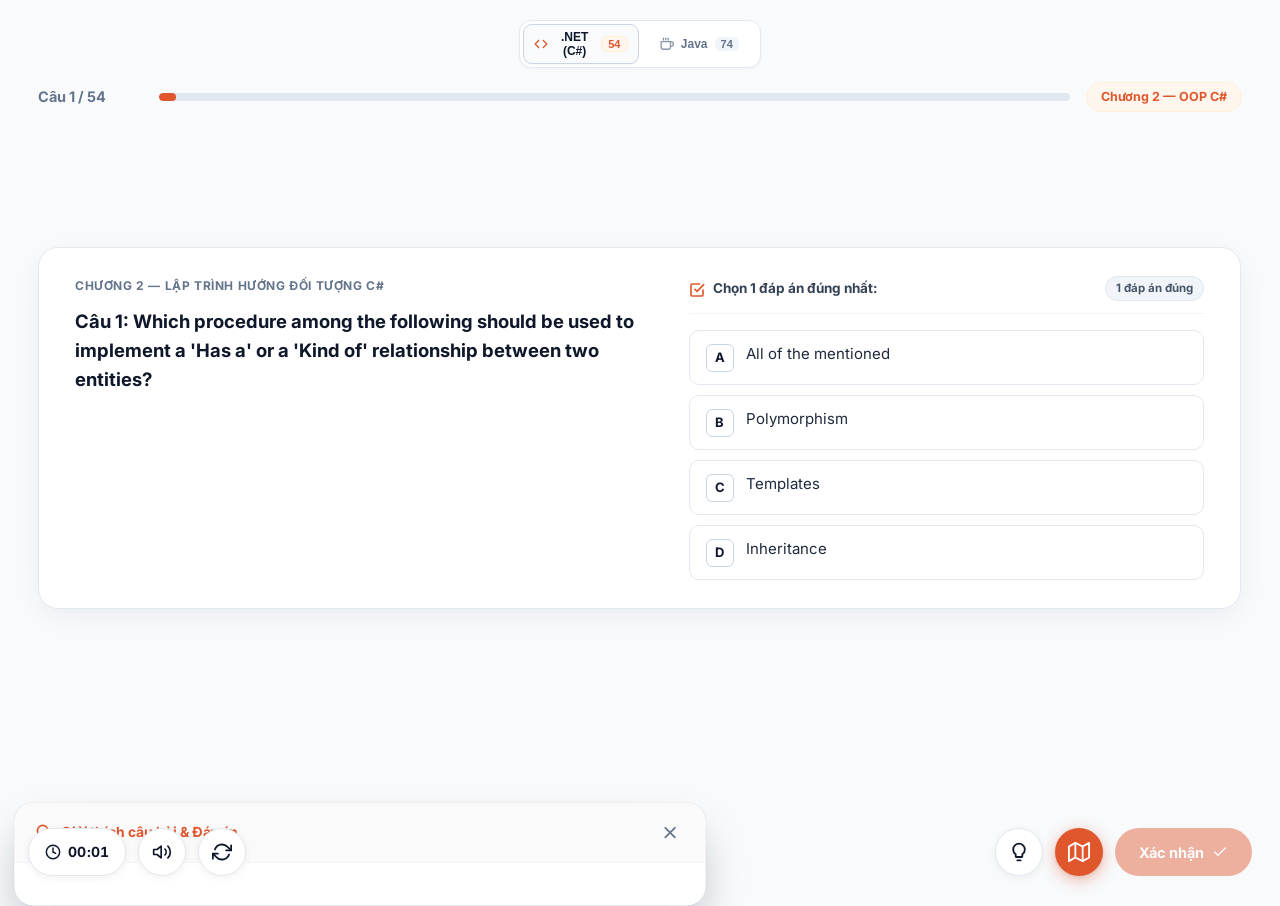
==== test.html @ 8bd3a258 "fix: normalize .NET question titles from Câu X/60 to Câu X, add cache-control meta tags" ====
<!DOCTYPE html>
<html lang="vi">
<head>
  <meta charset="UTF-8">
  <meta name="viewport" content="width=device-width, initial-scale=1.0, viewport-fit=cover">
  <meta http-equiv="Cache-Control" content="no-cache, no-store, must-revalidate">
  <meta http-equiv="Pragma" content="no-cache">
  <meta http-equiv="Expires" content="0">
  <title>ViT - Luyện thi Trắc nghiệm .NET & Java</title>
  <link rel="icon" type="image/png" href="assets/logo.png">
  <link rel="shortcut icon" type="image/png" href="assets/logo.png">
  <link rel="apple-touch-icon" href="assets/logo.png">
  <link rel="preconnect" href="https://fonts.googleapis.com">
  <link rel="preconnect" href="https://fonts.gstatic.com" crossorigin>
  <link href="https://fonts.googleapis.com/css2?family=Instrument+Sans:wght@500;600;700&family=Inter:wght@400;500;600;700&family=JetBrains+Mono:wght@400;500;600&display=swap" rel="stylesheet">

  <style>
    /* ==========================================================================
       Global Reset & Theme Variables
       ========================================================================== */
    *, *::before, *::after {
      box-sizing: border-box;
      margin: 0;
      padding: 0;
      -webkit-tap-highlight-color: transparent;
    }

    body {
      font-family: 'Inter', -apple-system, BlinkMacSystemFont, "Segoe UI", Roboto, sans-serif;
      background-color: #F8FAFC;
      color: #0F172A;
      line-height: 1.6;
      min-height: 100vh;
      min-height: 100dvh;
      display: flex;
      flex-direction: column;
    }

    /* Fixed Top Progress Header: Centered at top, matching full view width */
    .top-progress-container {
      width: 100%;
      display: flex;
      justify-content: center;
      padding: 20px 32px 0;
      flex-shrink: 0;
      z-index: 10;
    }

    /* Progress Tracker: Constant fixed width matching full view card */
    .progress-track-wrapper {
      display: flex;
      align-items: center;
      gap: 16px;
      width: min(1520px, 94vw);
      max-width: 100%;
    }

    .progress-label {
      font-size: 14.5px;
      font-weight: 700;
      color: #64748B;
      min-width: 105px;
      white-space: nowrap;
    }

    .progress-bar-bg {
      flex: 1;
      height: 8px;
      background: #E2E8F0;
      border-radius: 9999px;
      overflow: hidden;
    }

    .progress-bar-fill {
      height: 100%;
      background: #E0562D;
      width: 0.9%;
      border-radius: 9999px;
      transition: width 0.3s cubic-bezier(0.4, 0, 0.2, 1);
    }

    .progress-type-tag {
      font-size: 12.5px;
      font-weight: 700;
      background: #FFF7ED;
      color: #E0562D;
      border: 1px solid #FFEDD5;
      padding: 4px 14px;
      border-radius: 9999px;
      white-space: nowrap;
    }

    /* Container: Full view across web, consistent width across all questions */
    .test-container {
      width: min(1520px, 94vw);
      max-width: 100%;
      margin: auto;
      padding: 16px 0 65px;
      box-sizing: border-box;
    }

    @keyframes cardTransitionIn {
      0% {
        opacity: 0;
        transform: translateY(12px) scale(0.99);
      }
      100% {
        opacity: 1;
        transform: translateY(0) scale(1);
      }
    }

    /* Question Card: Large full-view presentation, zoom scaled */
    .question-card {
      background: #FFFFFF;
      border: 1px solid #E2E8F0;
      border-radius: 20px;
      padding: 28px 36px;
      box-shadow: 0 8px 30px -4px rgba(15, 23, 42, 0.07);
      margin-bottom: 0;
    }

    .question-card.animating-in {
      animation: cardTransitionIn 0.28s cubic-bezier(0.22, 1, 0.36, 1) forwards;
    }

    /* 2-Column Horizontal Grid: Generous proportions */
    .question-grid-layout {
      display: grid;
      grid-template-columns: minmax(0, 1.12fr) minmax(0, 1fr);
      gap: 36px;
      align-items: start;
    }

    .question-left-col {
      display: flex;
      flex-direction: column;
      min-width: 0;
    }

    .question-right-col {
      display: flex;
      flex-direction: column;
      min-width: 0;
    }

    .question-subject-badge {
      display: inline-block;
      font-size: 12px;
      font-weight: 700;
      text-transform: uppercase;
      letter-spacing: 0.05em;
      color: #64748B;
      background: transparent;
      border: none;
      padding: 0;
      margin-bottom: 12px;
      width: fit-content;
    }

    .question-title {
      font-size: 18.5px;
      font-weight: 700;
      color: #0F172A;
      line-height: 1.55;
      margin-bottom: 14px;
      white-space: pre-wrap;
    }

    /* Code Container */
    .code-box {
      background: #F8FAFC;
      border: 1px solid #E2E8F0;
      border-radius: 12px;
      padding: 16px 22px;
      margin: 10px 0 14px;
      overflow-x: hidden;
    }

    .code-box pre {
      margin: 0;
      font-family: 'JetBrains Mono', Consolas, Monaco, monospace;
      font-size: 14.5px;
      line-height: 1.6;
      color: #0F172A;
      white-space: pre-wrap;
      word-break: break-word;
      overflow-wrap: break-word;
    }

    /* Image Wrapper */
    .question-image-wrapper {
      margin: 10px 0 14px;
      border: 1px solid #E2E8F0;
      border-radius: 12px;
      overflow: hidden;
      background: #F8FAFC;
      display: flex;
      justify-content: center;
      align-items: center;
      padding: 12px;
      max-height: 320px;
    }

    .question-image {
      max-width: 100%;
      max-height: 300px;
      height: auto;
      width: auto;
      object-fit: contain;
      border-radius: 6px;
      box-shadow: 0 2px 8px rgba(0, 0, 0, 0.06);
    }

    /* Right Column: Prompt above ABCD */
    .options-header-prompt {
      font-size: 15.5px;
      font-weight: 700;
      color: #0F172A;
      margin-bottom: 14px;
      line-height: 1.45;
      display: flex;
      align-items: flex-start;
      gap: 8px;
    }

    .options-header-prompt svg {
      color: #E0562D;
      flex-shrink: 0;
      margin-top: 3px;
    }

    /* Options List */
    .options-list {
      display: flex;
      flex-direction: column;
      gap: 10px;
    }

    .option-row {
      position: relative;
      display: flex;
      align-items: flex-start;
      gap: 12px;
      padding: 12px 16px;
      min-height: 48px;
      background: #FFFFFF;
      border: 1.5px solid #E2E8F0;
      border-radius: 10px;
      cursor: pointer;
      user-select: none;
      transition: all 0.2s cubic-bezier(0.34, 1.56, 0.64, 1);
      font-size: 15px;
      color: #1E293B;
      line-height: 1.45;
    }

    .option-row:not(.verified-correct):not(.verified-wrong):not(.verified-neutral-wrong):hover {
      border-color: #CBD5E1;
      background: #F8FAFC;
      box-shadow: 0 4px 12px rgba(0, 0, 0, 0.05);
      transform: translateX(4px);
    }

    /* Checked State */
    .option-row.is-selected {
      background: #FFF7ED;
      border-color: #E0562D;
    }

    /* Option Badge (shows [A] or [✓] when selected) */
    .option-badge {
      width: 28px;
      height: 28px;
      border-radius: 6px;
      background: #FFFFFF;
      border: 1.5px solid #CBD5E1;
      color: #0F172A;
      font-weight: 700;
      font-size: 13px;
      display: flex;
      align-items: center;
      justify-content: center;
      flex-shrink: 0;
      margin-top: 1px;
      transition: all 0.15s ease;
      font-family: 'Inter', sans-serif;
    }

    .option-row:hover .option-badge {
      border-color: #94A3B8;
    }

    @keyframes badgePop {
      0% { transform: scale(0.8); }
      50% { transform: scale(1.18); }
      100% { transform: scale(1); }
    }

    .option-row.is-selected .option-badge {
      background: #E0562D;
      border-color: #E0562D;
      color: #FFFFFF;
      font-weight: 800;
      animation: badgePop 0.25s cubic-bezier(0.34, 1.56, 0.64, 1);
    }

    .option-text {
      flex: 1;
      padding-right: 70px;
      user-select: text;
      -webkit-user-select: text;
    }

    @keyframes verdictPopIn {
      0% {
        opacity: 0;
        transform: scale(0.5);
      }
      70% {
        transform: scale(1.12);
      }
      100% {
        opacity: 1;
        transform: scale(1);
      }
    }

    /* Verdict Badge in Top-Right Corner (Đúng / Sai) */
    .verdict-tag {
      position: absolute;
      top: 10px;
      right: 14px;
      font-size: 11.5px;
      font-weight: 700;
      padding: 3px 10px;
      border-radius: 9999px;
      text-transform: uppercase;
      letter-spacing: 0.03em;
      display: none;
    }

    @keyframes correctPulse {
      0% {
        box-shadow: 0 0 0 0 rgba(16, 185, 129, 0.45);
        transform: scale(1);
      }
      50% {
        box-shadow: 0 0 0 8px rgba(16, 185, 129, 0);
        transform: scale(1.015);
      }
      100% {
        box-shadow: 0 0 0 0 rgba(16, 185, 129, 0);
        transform: scale(1);
      }
    }

    @keyframes wrongShake {
      0%, 100% { transform: translateX(0); }
      20% { transform: translateX(-6px); }
      40% { transform: translateX(6px); }
      60% { transform: translateX(-4px); }
      80% { transform: translateX(4px); }
    }

    /* Highlighted States after Verification */
    .option-row.verified-correct {
      border: 2px solid #10B981 !important;
      background: #ECFDF5 !important;
      animation: correctPulse 0.45s ease-out;
    }

    .option-row.verified-correct .verdict-tag {
      display: inline-block;
      background: #10B981;
      color: #FFFFFF;
      animation: verdictPopIn 0.28s cubic-bezier(0.34, 1.56, 0.64, 1);
    }

    .option-row.verified-correct .option-badge {
      border-color: #10B981 !important;
      background: #10B981 !important;
      color: #FFFFFF !important;
    }

    .option-row.verified-wrong {
      border: 2px solid #EF4444 !important;
      background: #FEF2F2 !important;
      animation: wrongShake 0.38s ease-in-out;
    }

    .option-row.verified-wrong .verdict-tag {
      display: inline-block;
      background: #EF4444;
      color: #FFFFFF;
      animation: verdictPopIn 0.28s cubic-bezier(0.34, 1.56, 0.64, 1);
    }

    .option-row.verified-wrong .option-badge {
      border-color: #EF4444 !important;
      background: #EF4444 !important;
      color: #FFFFFF !important;
    }

    .option-row.verified-correct,
    .option-row.verified-wrong,
    .option-row.verified-neutral-wrong {
      cursor: default;
    }

    .option-row.verified-neutral-wrong {
      border-color: #E2E8F0;
      opacity: 0.6;
    }

    .option-row.verified-neutral-wrong .verdict-tag {
      display: none;
    }

    .option-row.verified-neutral-wrong .option-badge {
      background: #F1F5F9;
      border-color: #CBD5E1;
      color: #94A3B8;
    }


    /* Floating Action Bar (Fixed Bottom-Right) */
    .test-actions-bar {
      position: fixed;
      bottom: 24px;
      right: 28px;
      z-index: 99;
      display: flex;
      align-items: center;
      gap: 12px;
    }

    .btn-next-question {
      background: #E0562D;
      color: #FFFFFF;
      font-family: 'Inter', sans-serif;
      font-size: 14.5px;
      font-weight: 700;
      height: 48px;
      padding: 0 24px;
      border-radius: 9999px;
      border: none;
      cursor: pointer;
      display: inline-flex;
      align-items: center;
      justify-content: center;
      gap: 8px;
      box-shadow: 0 4px 16px rgba(224, 86, 45, 0.4), 0 2px 4px rgba(0, 0, 0, 0.08);
      transition: all 0.2s ease;
      box-sizing: border-box;
    }

    .btn-next-question:hover:not(:disabled) {
      background: #FF5722;
      transform: translateY(-2px);
      box-shadow: 0 6px 20px rgba(224, 86, 45, 0.5);
    }

    .btn-next-question:disabled {
      opacity: 0.45;
      cursor: not-allowed;
      transform: none;
      box-shadow: none;
      pointer-events: none;
    }

    /* Previous Question Button */
    .btn-prev-question {
      width: 48px;
      height: 48px;
      border-radius: 50%;
      background: #FFFFFF;
      border: 1.5px solid #E2E8F0;
      color: #0F172A;
      cursor: pointer;
      display: inline-flex;
      align-items: center;
      justify-content: center;
      box-shadow: 0 2px 8px rgba(15, 23, 42, 0.06);
      transition: all 0.2s ease;
      box-sizing: border-box;
    }

    .btn-prev-question:hover:not(:disabled) {
      background: #F1F5F9;
      color: #0F172A;
      border-color: #CBD5E1;
      transform: translateY(-2px);
      box-shadow: 0 4px 12px rgba(15, 23, 42, 0.1);
    }

    .btn-prev-question:disabled {
      opacity: 0.35;
      cursor: not-allowed;
      transform: none;
      box-shadow: none;
      pointer-events: none;
    }

    /* Proof Image Button (Right next to Map button) */
    .btn-proof-image {
      width: 48px;
      height: 48px;
      border-radius: 50%;
      background: #FFFFFF;
      border: 1.5px solid #E2E8F0;
      color: #0F172A;
      cursor: pointer;
      display: inline-flex;
      align-items: center;
      justify-content: center;
      box-shadow: 0 2px 8px rgba(15, 23, 42, 0.06);
      transition: all 0.2s ease;
      box-sizing: border-box;
      flex-shrink: 0;
    }

    .btn-proof-image:hover {
      background: #F1F5F9;
      color: #0F172A;
      border-color: #CBD5E1;
      transform: translateY(-2px);
      box-shadow: 0 4px 12px rgba(15, 23, 42, 0.1);
    }

    /* Sound Action Wrapper & Vertical Volume Popover */
    .sound-action-wrapper {
      position: relative;
      display: inline-flex;
      align-items: center;
      justify-content: center;
    }

    .btn-sound-toggle {
      width: 48px;
      height: 48px;
      border-radius: 50%;
      background: #FFFFFF;
      color: #0F172A;
      border: 1.5px solid #E2E8F0;
      cursor: pointer;
      display: inline-flex;
      align-items: center;
      justify-content: center;
      box-shadow: 0 2px 8px rgba(15, 23, 42, 0.06);
      transition: all 0.2s ease;
      box-sizing: border-box;
      flex-shrink: 0;
    }

    .btn-sound-toggle:hover {
      background: #F1F5F9;
      color: #0F172A;
      border-color: #CBD5E1;
      transform: translateY(-2px);
      box-shadow: 0 4px 12px rgba(15, 23, 42, 0.1);
    }

    .btn-sound-toggle.is-muted {
      background: #FFFFFF;
      color: #94A3B8;
      border: 1.5px solid #E2E8F0;
      box-shadow: 0 2px 8px rgba(15, 23, 42, 0.04);
    }

    .btn-sound-toggle.is-muted:hover {
      background: #F1F5F9;
      color: #64748B;
      border-color: #CBD5E1;
      transform: translateY(-2px);
      box-shadow: 0 4px 12px rgba(15, 23, 42, 0.08);
    }

    /* Sound Volume Popover (Vertical YouTube Style Pill) */
    .sound-volume-popover {
      width: 44px;
      height: 132px;
      padding: 16px 0;
      border-radius: 9999px;
      background: #FFFFFF;
      border: 1px solid #E2E8F0;
      box-shadow: 0 12px 28px -4px rgba(15, 23, 42, 0.18), 0 4px 10px rgba(0, 0, 0, 0.05);
      position: absolute;
      bottom: calc(100% + 12px);
      left: 50%;
      transform: translateX(-50%) translateY(8px);
      opacity: 0;
      visibility: hidden;
      transition: opacity 0.2s cubic-bezier(0.22, 1, 0.36, 1), transform 0.2s cubic-bezier(0.22, 1, 0.36, 1), visibility 0.2s ease;
      display: flex;
      justify-content: center;
      align-items: center;
      z-index: 105;
      box-sizing: border-box;
      pointer-events: none;
    }

    /* Invisible hover bridge */
    .sound-volume-popover::after {
      content: '';
      position: absolute;
      bottom: -14px;
      left: 0;
      right: 0;
      height: 14px;
      pointer-events: auto;
    }

    .sound-action-wrapper:hover .sound-volume-popover,
    .sound-action-wrapper.is-dragging .sound-volume-popover {
      opacity: 1;
      visibility: visible;
      transform: translateX(-50%) translateY(0);
      pointer-events: auto;
    }

    .volume-slider-track {
      width: 6px;
      height: 100%;
      background: #E2E8F0;
      border-radius: 9999px;
      position: relative;
      cursor: pointer;
      touch-action: none;
      user-select: none;
    }

    .volume-slider-fill {
      position: absolute;
      bottom: 0;
      left: 0;
      width: 100%;
      background: #E0562D;
      border-radius: 9999px;
      pointer-events: none;
      transition: height 0.04s ease-out;
    }

    .volume-slider-thumb {
      position: absolute;
      left: 50%;
      width: 14px;
      height: 14px;
      background: #E0562D;
      border: 2px solid #FFFFFF;
      border-radius: 50%;
      transform: translate(-50%, 50%);
      box-shadow: 0 2px 6px rgba(224, 86, 45, 0.45);
      pointer-events: none;
      transition: transform 0.1s ease, bottom 0.04s ease-out;
    }

    .sound-action-wrapper:hover .volume-slider-thumb,
    .sound-action-wrapper.is-dragging .volume-slider-thumb {
      transform: translate(-50%, 50%) scale(1.2);
    }

    /* Universal Button Tactile Press */
    .btn-next-question:active,
    .btn-map-toggle:active,
    .map-cell:active,
    .btn-reset-map:active,
    .btn-prev-question:active,
    .btn-proof-image:active,
    .btn-sound-toggle:active,
    .btn-timer-toggle:active,
    .btn-reset-toggle:active {
      transform: scale(0.93) !important;
    }

    /* Map Action Button & Popover */
    .map-action-wrapper {
      position: relative;
      display: inline-flex;
    }

    .btn-map-toggle {
      width: 48px;
      height: 48px;
      border-radius: 50%;
      background: #E0562D;
      color: #FFFFFF;
      border: none;
      cursor: pointer;
      display: inline-flex;
      align-items: center;
      justify-content: center;
      box-shadow: 0 4px 16px rgba(224, 86, 45, 0.4), 0 2px 4px rgba(0, 0, 0, 0.08);
      transition: all 0.2s ease;
      box-sizing: border-box;
    }

    .btn-map-toggle:hover {
      background: #FF5722;
      transform: translateY(-2px);
      box-shadow: 0 6px 20px rgba(224, 86, 45, 0.5);
    }

    /* Secondary Actions Bar (Fixed Bottom-Left) */
    .test-secondary-actions-bar {
      position: fixed;
      bottom: 24px;
      left: 28px;
      z-index: 99;
      display: flex;
      align-items: center;
      gap: 12px;
    }

    .btn-reset-toggle,
    .btn-timer-toggle {
      width: 48px;
      height: 48px;
      border-radius: 50%;
      background: #FFFFFF;
      color: #0F172A;
      border: 1.5px solid #E2E8F0;
      cursor: pointer;
      display: inline-flex;
      align-items: center;
      justify-content: center;
      box-shadow: 0 2px 8px rgba(15, 23, 42, 0.06);
      transition: all 0.2s ease;
      box-sizing: border-box;
      font-family: 'Inter', sans-serif;
      font-size: 14px;
      font-weight: 700;
      user-select: none;
      flex-shrink: 0;
    }

    .btn-reset-toggle:hover,
    .btn-timer-toggle:hover {
      background: #F1F5F9;
      color: #0F172A;
      border-color: #CBD5E1;
      transform: translateY(-2px);
      box-shadow: 0 4px 12px rgba(15, 23, 42, 0.1);
    }

    .btn-timer-toggle.is-counting {
      width: auto;
      min-width: 48px;
      height: 48px;
      padding: 0 16px;
      border-radius: 9999px;
      gap: 7px;
      background: #FFFFFF;
      color: #0F172A;
      border: 1.5px solid #E2E8F0;
      box-shadow: 0 2px 8px rgba(15, 23, 42, 0.06);
    }

    .btn-timer-toggle.is-counting:hover {
      background: #F1F5F9;
      color: #0F172A;
      border-color: #CBD5E1;
      transform: translateY(-2px);
      box-shadow: 0 4px 12px rgba(15, 23, 42, 0.1);
    }

    .btn-timer-toggle .timer-digits {
      font-variant-numeric: tabular-nums;
      letter-spacing: 0.02em;
      line-height: 1;
    }

    .map-popover {
      position: absolute;
      bottom: calc(100% + 14px);
      right: 0;
      width: 400px;
      background: #FFFFFF;
      border: 1px solid #E2E8F0;
      border-radius: 16px;
      box-shadow: 0 16px 36px -4px rgba(15, 23, 42, 0.2), 0 4px 12px rgba(0, 0, 0, 0.06);
      padding: 16px;
      opacity: 0;
      visibility: hidden;
      transform: translateY(8px);
      transition: opacity 0.2s ease, transform 0.2s ease, visibility 0.2s ease;
      pointer-events: none;
      z-index: 100;
    }

    /* Hover bridge */
    .map-popover::after {
      content: '';
      position: absolute;
      bottom: -16px;
      left: 0;
      right: 0;
      height: 16px;
    }

    .map-action-wrapper:hover .map-popover,
    .map-action-wrapper:focus-within .map-popover,
    .map-popover:hover {
      opacity: 1;
      visibility: visible;
      transform: translateY(0);
      pointer-events: auto;
    }

    .map-popover-header {
      display: flex;
      align-items: center;
      justify-content: space-between;
      margin-bottom: 12px;
      padding-bottom: 8px;
      border-bottom: 1px solid #F1F5F9;
    }

    .map-popover-title {
      font-size: 15px;
      font-weight: 800;
      color: #0F172A;
      letter-spacing: -0.01em;
    }

    .map-popover-progress {
      font-size: 12px;
      font-weight: 700;
      color: #E0562D;
      background: #FFF7ED;
      padding: 2px 8px;
      border-radius: 9999px;
    }

    .btn-reset-map {
      background: none;
      border: 1px solid #E2E8F0;
      color: #64748B;
      font-size: 11px;
      font-weight: 600;
      padding: 2px 7px;
      border-radius: 6px;
      cursor: pointer;
      transition: all 0.15s ease;
      font-family: inherit;
    }

    .btn-reset-map:hover {
      background: #FEE2E2;
      color: #DC2626;
      border-color: #FCA5A5;
    }

    .map-scroll-area {
      max-height: 380px;
      overflow-y: auto;
      padding: 4px 6px 4px 4px;
      margin-bottom: 0;
    }

    /* Custom slim scrollbar for map grid */
    .map-scroll-area::-webkit-scrollbar {
      width: 4px;
    }
    .map-scroll-area::-webkit-scrollbar-track {
      background: #F1F5F9;
      border-radius: 4px;
    }
    .map-scroll-area::-webkit-scrollbar-thumb {
      background: #CBD5E1;
      border-radius: 4px;
    }

    /* Floating Mini-Screen Question Preview Card inside Map Popover */
    .map-question-preview {
      position: absolute;
      right: calc(100% + 14px);
      bottom: 0;
      width: 340px;
      max-height: 420px;
      overflow: hidden;
      background: #FFFFFF;
      border: 1px solid #E2E8F0;
      border-radius: 16px;
      padding: 16px 18px;
      box-shadow: 0 16px 36px -4px rgba(15, 23, 42, 0.22), 0 4px 12px rgba(0, 0, 0, 0.06);
      pointer-events: none;
      z-index: 110;
      box-sizing: border-box;
      opacity: 0;
      visibility: hidden;
      transform: translateX(10px) scale(0.96);
      transition: opacity 0.18s cubic-bezier(0.22, 1, 0.36, 1), transform 0.18s cubic-bezier(0.22, 1, 0.36, 1), visibility 0.18s ease;
    }

    .map-question-preview.is-visible {
      opacity: 1;
      visibility: visible;
      transform: translateX(0) scale(1);
    }

    .map-preview-header {
      display: flex;
      align-items: center;
      justify-content: space-between;
      gap: 8px;
      margin-bottom: 8px;
    }

    .map-preview-chapter {
      font-size: 10.5px;
      font-weight: 700;
      text-transform: uppercase;
      letter-spacing: 0.04em;
      color: #E0562D;
      background: #FFF7ED;
      border: 1px solid #FFEDD5;
      padding: 2px 8px;
      border-radius: 6px;
      white-space: nowrap;
      overflow: hidden;
      text-overflow: ellipsis;
      max-width: 200px;
    }

    .map-preview-status {
      font-size: 10.5px;
      font-weight: 700;
      padding: 2px 8px;
      border-radius: 9999px;
      flex-shrink: 0;
    }

    .map-preview-status.is-correct {
      background: #ECFDF5;
      color: #10B981;
      border: 1px solid #A7F3D0;
    }

    .map-preview-status.is-wrong {
      background: #FEF2F2;
      color: #EF4444;
      border: 1px solid #FECACA;
    }

    .map-preview-status.is-unanswered {
      background: #F1F5F9;
      color: #64748B;
      border: 1px solid #E2E8F0;
    }

    .map-preview-title {
      font-size: 13.5px;
      font-weight: 700;
      color: #0F172A;
      line-height: 1.5;
      margin-bottom: 8px;
      display: -webkit-box;
      -webkit-line-clamp: 5;
      -webkit-box-orient: vertical;
      overflow: hidden;
      white-space: pre-wrap;
      word-break: break-word;
    }

    .map-preview-media {
      margin-top: 6px;
    }

    .map-preview-code {
      font-family: 'JetBrains Mono', monospace;
      font-size: 11px;
      line-height: 1.45;
      background: #0F172A;
      color: #F8FAFC;
      padding: 10px 12px;
      border-radius: 10px;
      max-height: 150px;
      overflow: hidden;
      position: relative;
      white-space: pre;
      margin: 0;
    }

    .map-preview-code::after {
      content: '';
      position: absolute;
      bottom: 0;
      left: 0;
      right: 0;
      height: 24px;
      background: linear-gradient(to bottom, transparent, #0F172A);
      pointer-events: none;
    }

    .map-preview-thumb {
      max-height: 140px;
      width: 100%;
      object-fit: contain;
      border-radius: 8px;
      border: 1px solid #E2E8F0;
      background: #F8FAFC;
      padding: 6px;
      display: block;
      box-sizing: border-box;
    }

    .chapter-section-header {
      font-size: 11.5px;
      font-weight: 700;
      color: #475569;
      background: #F1F5F9;
      padding: 5px 10px;
      border-radius: 6px;
      margin: 10px 0 8px;
      display: flex;
      justify-content: space-between;
      align-items: center;
    }

    .chapter-section-header:first-child {
      margin-top: 0;
    }

    .map-grid {
      display: grid;
      grid-template-columns: repeat(9, 1fr);
      gap: 5px;
      margin-bottom: 8px;
    }

    .map-cell {
      aspect-ratio: 1 / 1;
      border-radius: 6px;
      font-size: 11.5px;
      font-weight: 700;
      display: flex;
      align-items: center;
      justify-content: center;
      cursor: pointer;
      border: 1.5px solid transparent;
      transition: all 0.15s ease;
      user-select: none;
      background: none;
      padding: 0;
      font-family: inherit;
    }

    .map-cell.status-unanswered {
      background: #F1F5F9;
      color: #475569;
      border-color: #E2E8F0;
    }

    .map-cell.status-unanswered:hover {
      background: #E2E8F0;
      color: #0F172A;
      border-color: #CBD5E1;
      transform: translateY(-1px);
    }

    .map-cell.status-correct {
      background: #10B981;
      color: #FFFFFF;
      border-color: #10B981;
    }

    .map-cell.status-correct:hover {
      background: #059669;
      transform: translateY(-1px);
    }

    .map-cell.status-wrong {
      background: #EF4444;
      color: #FFFFFF;
      border-color: #EF4444;
    }

    .map-cell.status-wrong:hover {
      background: #DC2626;
      transform: translateY(-1px);
    }

    .map-cell.is-current {
      position: relative;
      z-index: 2;
      border: 2px solid #E0562D !important;
      box-shadow: 0 0 0 2px rgba(224, 86, 45, 0.35);
    }

    /* Image Lightbox Modal Overlay */
    .image-lightbox-overlay {
      position: fixed;
      top: 0;
      left: 0;
      width: 100vw;
      height: 100vh;
      height: 100dvh;
      min-height: 100vh;
      min-height: 100dvh;
      background: rgba(15, 23, 42, 0.75);
      backdrop-filter: blur(6px);
      -webkit-backdrop-filter: blur(6px);
      z-index: 9999;
      display: flex;
      align-items: center;
      justify-content: center;
      padding: 20px;
      box-sizing: border-box;
      opacity: 0;
      pointer-events: none;
      transition: opacity 0.2s cubic-bezier(0.16, 1, 0.3, 1);
    }

    .image-lightbox-overlay.active {
      opacity: 1;
      pointer-events: auto;
    }

    .image-lightbox-card {
      background: #FFFFFF;
      border-radius: 16px;
      box-shadow: 0 25px 50px -12px rgba(15, 23, 42, 0.4), 0 0 0 1px rgba(255, 255, 255, 0.2);
      display: flex;
      flex-direction: column;
      max-width: min(980px, 94vw);
      max-height: 90vh;
      overflow: hidden;
      transform: scale(0.96) translateY(8px);
      transition: transform 0.22s cubic-bezier(0.16, 1, 0.3, 1);
    }

    .image-lightbox-overlay.active .image-lightbox-card {
      transform: scale(1) translateY(0);
    }

    .image-lightbox-header {
      display: flex;
      align-items: center;
      justify-content: space-between;
      padding: 12px 18px;
      border-bottom: 1px solid #F1F5F9;
      background: #FAFAFA;
      flex-shrink: 0;
    }

    .image-lightbox-title-box {
      display: flex;
      align-items: center;
      gap: 8px;
      color: #E0562D;
      font-weight: 700;
      font-size: 14px;
    }

    .image-lightbox-close {
      background: transparent;
      border: none;
      cursor: pointer;
      color: #64748B;
      width: 32px;
      height: 32px;
      border-radius: 50%;
      display: flex;
      align-items: center;
      justify-content: center;
      transition: all 0.15s ease;
    }

    .image-lightbox-close:hover {
      background: #E2E8F0;
      color: #0F172A;
    }

    .image-lightbox-body {
      overflow-y: auto;
      padding: 16px;
      display: flex;
      justify-content: center;
      align-items: center;
      background: #F8FAFC;
    }

    .image-lightbox-img {
      max-width: 100%;
      height: auto;
      max-height: calc(90vh - 80px);
      object-fit: contain;
      border-radius: 8px;
      box-shadow: 0 4px 16px rgba(0, 0, 0, 0.08);
      border: 1px solid #E2E8F0;
      cursor: default;
    }

    .question-image {
      cursor: zoom-in;
      transition: transform 0.2s ease;
    }
    .question-image:hover {
      transform: scale(1.015);
    }

    /* ==========================================================================
       Quote VFX Stage (Large Floating Arched Vector Typography)
       ========================================================================== */
    .quote-vfx-stage {
      position: fixed;
      left: 50%;
      bottom: 24px;
      transform: translate(-50%, 60px) scale(0.9);
      z-index: 95;
      pointer-events: none;
      width: min(860px, calc(100vw - 360px));
      opacity: 0;
      transition: transform 0.4s cubic-bezier(0.34, 1.56, 0.64, 1), opacity 0.35s ease;
      display: flex;
      flex-direction: column;
      align-items: center;
      justify-content: center;
      user-select: none;
    }

    .quote-vfx-stage.active {
      transform: translate(-50%, 0) scale(1);
      opacity: 1;
    }

    /* Continuous zoom in/out slightly & floating up/down */
    .quote-vfx-stage.active .quote-arc-svg {
      animation: quoteBobPulse 2.3s ease-in-out infinite;
    }

    /* Wrong answer initial troll shake */
    .quote-vfx-stage.shake .quote-arc-svg {
      animation: quoteTrollShake 0.45s ease-in-out, quoteBobPulse 2.3s ease-in-out 0.45s infinite;
    }

    /* Smooth exit fade & drop */
    .quote-vfx-stage.is-fading {
      opacity: 0 !important;
      transform: translate(-50%, 24px) scale(0.92) !important;
      transition: opacity 0.55s ease-out, transform 0.55s ease-out !important;
    }

    @keyframes quoteBobPulse {
      0% {
        transform: translateY(0) scale(0.96);
      }
      50% {
        transform: translateY(-16px) scale(1.05);
      }
      100% {
        transform: translateY(0) scale(0.96);
      }
    }

    @keyframes quoteTrollShake {
      0%, 100% { transform: translateY(0) rotate(0deg); }
      20% { transform: translateY(-4px) rotate(-2.5deg); }
      40% { transform: translateY(3px) rotate(2.5deg); }
      60% { transform: translateY(-2px) rotate(-1.5deg); }
      80% { transform: translateY(1px) rotate(1.2deg); }
    }

    .quote-arc-svg {
      width: 100%;
      height: auto;
      overflow: visible;
      filter: drop-shadow(0 8px 24px rgba(0, 0, 0, 0.18));
      transform-origin: center center;
    }

    .quote-arc-text {
      font-family: 'Inter', -apple-system, BlinkMacSystemFont, "Segoe UI", Roboto, sans-serif;
      font-weight: 900;
      letter-spacing: 0.04em;
      text-transform: uppercase;
      paint-order: stroke fill;
      stroke: #FFFFFF;
      stroke-width: 5px;
      stroke-linecap: round;
      stroke-linejoin: round;
    }

    /* Hover effects enabled ONLY for fine-pointer desktop devices (Prevents sticky hovers on touch) */
    @media (hover: hover) and (pointer: fine) {
      .option-row:not(.is-selected):not(.verified-correct):not(.verified-wrong):not(.verified-neutral-wrong):hover {
        border-color: #CBD5E1;
        background: #F8FAFC;
        box-shadow: 0 4px 12px rgba(0, 0, 0, 0.05);
        transform: translateX(4px);
      }
      .option-row:hover .option-badge {
        border-color: #94A3B8;
      }
      .btn-next-question:hover:not(:disabled) {
        background: #FF5722;
        transform: translateY(-2px);
        box-shadow: 0 8px 24px rgba(224, 86, 45, 0.45);
      }
      .btn-prev-question:hover:not(:disabled),
      .btn-proof-image:hover,
      .btn-sound-toggle:hover,
      .btn-reset-toggle:hover,
      .btn-timer-toggle:hover,
      .btn-timer-toggle.is-counting:hover {
        background: #F1F5F9;
        color: #0F172A;
        border-color: #CBD5E1;
        transform: translateY(-2px);
        box-shadow: 0 4px 12px rgba(15, 23, 42, 0.1);
      }
      .btn-sound-toggle.is-muted:hover {
        background: #F1F5F9;
        color: #64748B;
        border-color: #CBD5E1;
        transform: translateY(-2px);
        box-shadow: 0 4px 12px rgba(15, 23, 42, 0.08);
      }
      .btn-map-toggle:hover {
        background: #FF5722;
        transform: translateY(-2px);
        box-shadow: 0 6px 20px rgba(224, 86, 45, 0.5);
      }
      .btn-reset-map:hover {
        background: #FEE2E2;
        color: #DC2626;
        border-color: #FCA5A5;
      }
      .map-action-wrapper:hover .map-popover,
      .map-action-wrapper:focus-within .map-popover,
      .map-popover:hover {
        opacity: 1;
        visibility: visible;
        transform: translateY(0);
        pointer-events: auto;
      }
      .sound-action-wrapper:hover .sound-volume-popover,
      .sound-action-wrapper.is-dragging .sound-volume-popover,
      .sound-volume-popover:hover {
        opacity: 1;
        visibility: visible;
        transform: translateX(-50%) translateY(0);
        pointer-events: auto;
      }
      .sound-action-wrapper:hover .volume-slider-thumb,
      .sound-action-wrapper.is-dragging .volume-slider-thumb {
        transform: translate(-50%, 50%) scale(1.2);
      }
      .map-cell.status-unanswered:hover {
        background: #E2E8F0;
        color: #0F172A;
        transform: scale(1.08);
      }
      .map-cell.status-correct:hover {
        background: #059669;
        transform: scale(1.08);
      }
      .map-cell.status-wrong:hover {
        background: #DC2626;
        transform: scale(1.08);
      }
      .question-image:hover {
        transform: scale(1.015);
      }
    }

    /* Touch Popover Active States */
    .map-popover.is-open {
      opacity: 1 !important;
      visibility: visible !important;
      transform: translateY(0) !important;
      pointer-events: auto !important;
    }

    .sound-volume-popover.is-open {
      opacity: 1 !important;
      visibility: visible !important;
      transform: translateX(-50%) translateY(0) !important;
      pointer-events: auto !important;
    }

    /* Tablet & Responsive Media Queries */
    @media (max-width: 960px) {
      body {
        justify-content: flex-start;
      }
      .top-progress-container {
        padding: 16px 14px 0;
      }
      .progress-track-wrapper {
        width: 100%;
      }
      .question-grid-layout,
      .has-media-layout .question-grid-layout {
        grid-template-columns: 1fr;
        gap: 20px;
      }
      .test-container,
      .test-container.has-media-layout {
        margin: 0 auto;
        padding: 14px 14px 90px;
        max-width: 100%;
      }
      .quote-vfx-stage {
        bottom: 80px;
        width: min(860px, calc(100vw - 36px));
      }
    }

    /* Mobile (<= 768px): Unified Bottom Dock & Top Utility Bar */
    @media (max-width: 768px) {
      .top-progress-container {
        padding: 12px 14px 0;
      }

      /* Compact Secondary Tools Bar right below Progress Tracker */
      .test-secondary-actions-bar {
        position: static;
        width: 100%;
        max-width: min(1520px, 94vw);
        margin: 0 auto;
        display: flex;
        justify-content: flex-end;
        padding: 6px 14px 0;
        gap: 8px;
        z-index: 10;
      }

      .btn-reset-toggle,
      .btn-sound-toggle,
      .btn-timer-toggle {
        width: 36px;
        height: 36px;
        font-size: 12px;
      }

      .btn-timer-toggle.is-counting {
        height: 36px;
        min-width: 36px;
        padding: 0 10px;
        font-size: 12px;
        gap: 5px;
      }

      .btn-timer-toggle.is-counting svg,
      .btn-sound-toggle svg,
      .btn-reset-toggle svg {
        width: 15px;
        height: 15px;
      }

      /* Sound volume slider opens DOWNWARDS on mobile when bar is at top */
      .sound-volume-popover {
        top: calc(100% + 8px);
        bottom: auto;
        transform: translateX(-50%) translateY(-8px);
      }

      .sound-volume-popover::after {
        top: -12px;
        bottom: auto;
        height: 12px;
      }

      .sound-action-wrapper:hover .sound-volume-popover,
      .sound-action-wrapper.is-dragging .sound-volume-popover,
      .sound-volume-popover.is-open {
        transform: translateX(-50%) translateY(0) !important;
      }

      /* Hide floating preview card on touch/mobile screens */
      .map-question-preview {
        display: none !important;
      }

      /* Full-Width Frosted Glass Bottom Dock */
      .test-actions-bar {
        position: fixed;
        bottom: 0;
        left: 0;
        right: 0;
        width: 100%;
        padding: 10px 14px calc(10px + env(safe-area-inset-bottom, 0px));
        background: rgba(255, 255, 255, 0.92);
        backdrop-filter: blur(12px);
        -webkit-backdrop-filter: blur(12px);
        border-top: 1px solid #E2E8F0;
        box-shadow: 0 -4px 16px rgba(15, 23, 42, 0.05);
        display: flex;
        align-items: center;
        justify-content: space-between;
        gap: 10px;
        z-index: 99;
        box-sizing: border-box;
      }

      .btn-prev-question,
      .btn-proof-image,
      .btn-map-toggle {
        width: 44px;
        height: 44px;
        flex-shrink: 0;
      }

      .btn-next-question {
        flex: 1;
        height: 44px;
        padding: 0 16px;
        font-size: 14px;
        justify-content: center;
      }

      .test-container {
        padding-bottom: calc(96px + env(safe-area-inset-bottom, 0px)) !important;
      }

      .quote-vfx-stage {
        bottom: calc(76px + env(safe-area-inset-bottom, 0px));
        width: calc(100vw - 24px);
      }
    }

    /* Small Phone (<= 640px): 2-Row Header & Map Bottom Sheet */
    @media (max-width: 640px) {
      /* 2-Row Top Progress Tracker */
      .progress-track-wrapper {
        flex-wrap: wrap;
        gap: 8px 12px;
      }

      .progress-label {
        order: 1;
        font-size: 13.5px;
        min-width: auto;
      }

      .progress-type-tag {
        order: 2;
        margin-left: auto;
        font-size: 11.5px;
        padding: 3px 10px;
        max-width: 65%;
        overflow: hidden;
        text-overflow: ellipsis;
        white-space: nowrap;
      }

      .progress-bar-bg {
        order: 3;
        flex: 0 0 100%;
        height: 6px;
      }

      /* Touch-Friendly Map Bottom Sheet */
      .map-popover {
        position: fixed;
        left: 12px;
        right: 12px;
        bottom: calc(74px + env(safe-area-inset-bottom, 0px));
        width: auto;
        max-width: none;
        z-index: 100;
        padding: 12px;
      }

      .map-grid {
        grid-template-columns: repeat(9, 1fr);
        gap: 4px;
      }

      .map-cell {
        font-size: 10.5px;
        border-radius: 5px;
      }

      .map-scroll-area {
        max-height: 320px;
        padding: 3px 5px 3px 3px;
      }

      .question-card {
        padding: 18px 14px;
      }

      .option-text {
        padding-right: 48px;
        font-size: 13.5px;
      }
    }
  
    /* ==========================================================================
       Subject Switcher UI (Consistent Minimalist Theme - SVG Icons)
       ========================================================================== */
    .subject-switcher-container {
      display: inline-flex;
      align-items: center;
      background: #FFFFFF;
      padding: 3px;
      border-radius: 12px;
      border: 1.5px solid #E2E8F0;
      box-shadow: 0 1px 3px rgba(15, 23, 42, 0.04);
      gap: 3px;
      margin-bottom: 2px;
      z-index: 12;
    }
    .subject-pill-btn {
      display: inline-flex;
      align-items: center;
      gap: 7px;
      padding: 6px 14px;
      font-size: 13px;
      font-weight: 600;
      border-radius: 9px;
      border: 1.5px solid transparent;
      background: transparent;
      color: #64748B;
      cursor: pointer;
      transition: all 0.16s cubic-bezier(0.16, 1, 0.3, 1);
      user-select: none;
      -webkit-tap-highlight-color: transparent;
    }
    .subject-pill-btn svg {
      opacity: 0.75;
      transition: opacity 0.16s ease;
      flex-shrink: 0;
    }
    .subject-pill-btn:hover {
      color: #0F172A;
      background: #F8FAFC;
    }
    .subject-pill-btn.is-active {
      background: #F8FAFC;
      color: #0F172A;
      border-color: #CBD5E1;
      font-weight: 700;
      box-shadow: 0 1px 2px rgba(15, 23, 42, 0.04);
    }
    .subject-pill-btn.is-active svg {
      opacity: 1;
      stroke: #E0562D;
    }
    .subject-pill-btn .subject-count-badge {
      font-size: 11px;
      font-weight: 700;
      color: #64748B;
      background: #F1F5F9;
      padding: 1px 6px;
      border-radius: 6px;
      transition: all 0.16s ease;
    }
    .subject-pill-btn.is-active .subject-count-badge {
      background: #FFF7ED;
      color: #E0562D;
      border: 1px solid #FFEDD5;
    }
    .top-progress-container {
      flex-direction: column !important;
      align-items: center !important;
      gap: 12px !important;
    }
    @media (max-width: 640px) {
      .subject-switcher-container {
        width: 100%;
        max-width: 320px;
        justify-content: center;
      }
      .subject-pill-btn {
        flex: 1;
        justify-content: center;
        padding: 5px 10px;
        font-size: 12px;
      }
    }
      .subject-pill-btn {
        flex: 1;
        justify-content: center;
        padding: 5px 10px;
        font-size: 12px;
      }
    }

  
    /* ==========================================================================
       Explanation Modal (Clean Theory & Analysis Popup)
       ========================================================================== */
    .explanation-modal-overlay {
      position: fixed;
      top: 0;
      left: 0;
      width: 100vw;
      height: 100vh;
      height: 100dvh;
      min-height: 100vh;
      min-height: 100dvh;
      background: rgba(15, 23, 42, 0.65);
      backdrop-filter: blur(8px);
      -webkit-backdrop-filter: blur(8px);
      z-index: 9999;
      display: flex;
      align-items: center;
      justify-content: center;
      opacity: 0;
      pointer-events: none;
      transition: opacity 0.2s cubic-bezier(0.16, 1, 0.3, 1);
    }
    .explanation-modal-overlay.active {
      opacity: 1;
      pointer-events: auto;
    }
    .explanation-modal-card {
      background: #FFFFFF;
      border-radius: 20px;
      box-shadow: 0 25px 50px -12px rgba(15, 23, 42, 0.35), 0 0 0 1px rgba(0, 0, 0, 0.05);
      display: flex;
      flex-direction: column;
      width: min(720px, 94vw);
      max-height: min(85vh, 720px);
      overflow: hidden;
      transform: scale(0.96) translateY(8px);
      transition: transform 0.22s cubic-bezier(0.16, 1, 0.3, 1);
    }
    .explanation-modal-overlay.active .explanation-modal-card {
      transform: scale(1) translateY(0);
    }
    .explanation-modal-header {
      display: flex;
      align-items: center;
      justify-content: space-between;
      padding: 14px 20px;
      border-bottom: 1px solid #F1F5F9;
      background: #FAFAFA;
      flex-shrink: 0;
    }
    .explanation-modal-title-box {
      display: flex;
      align-items: center;
      gap: 10px;
      color: #E0562D;
      font-weight: 700;
      font-size: 14.5px;
    }
    .explanation-modal-close {
      background: transparent;
      border: none;
      cursor: pointer;
      color: #64748B;
      width: 34px;
      height: 34px;
      border-radius: 50%;
      display: flex;
      align-items: center;
      justify-content: center;
      transition: all 0.15s ease;
    }
    .explanation-modal-close:hover {
      background: #E2E8F0;
      color: #0F172A;
    }
    .explanation-modal-body {
      overflow-y: auto;
      padding: 22px;
      display: flex;
      flex-direction: column;
      gap: 16px;
      background: #FFFFFF;
      color: #0F172A;
      font-size: 14px;
      line-height: 1.65;
    }
    .explanation-chapter-tag {
      display: inline-block;
      font-size: 11px;
      font-weight: 700;
      text-transform: uppercase;
      letter-spacing: 0.04em;
      color: #E0562D;
      background: #FFF7ED;
      border: 1px solid #FFEDD5;
      padding: 2px 10px;
      border-radius: 6px;
      margin-bottom: 8px;
    }
    .explanation-question-title {
      font-size: 15px;
      font-weight: 700;
      color: #0F172A;
      line-height: 1.5;
      margin: 0;
    }
    .explanation-correct-box {
      background: #F0FDF4;
      border: 1.5px solid #BBF7D0;
      border-radius: 12px;
      padding: 14px 16px;
    }
    .explanation-correct-box-header {
      display: flex;
      align-items: center;
      gap: 8px;
      color: #16A34A;
      font-weight: 700;
      font-size: 13.5px;
      margin-bottom: 8px;
    }
    .explanation-correct-list {
      display: flex;
      flex-direction: column;
      gap: 6px;
    }
    .explanation-correct-item {
      display: flex;
      align-items: baseline;
      gap: 8px;
      font-size: 14px;
      font-weight: 600;
      color: #166534;
    }
    .explanation-correct-badge {
      display: inline-flex;
      align-items: center;
      justify-content: center;
      width: 22px;
      height: 22px;
      border-radius: 6px;
      background: #16A34A;
      color: #FFFFFF;
      font-size: 12px;
      font-weight: 700;
      flex-shrink: 0;
    }
    .explanation-content-box {
      background: #F8FAFC;
      border: 1px solid #E2E8F0;
      border-radius: 12px;
      padding: 16px 18px;
      color: #334155;
    }
    .explanation-content-title {
      display: flex;
      align-items: center;
      gap: 7px;
      font-size: 12px;
      font-weight: 700;
      text-transform: uppercase;
      letter-spacing: 0.05em;
      color: #64748B;
      margin-bottom: 8px;
    }
    .explanation-content-text {
      font-size: 14px;
      line-height: 1.7;
      color: #1E293B;
      white-space: pre-wrap;
    }
    .explanation-proof-accordion {
      border: 1px solid #E2E8F0;
      border-radius: 10px;
      overflow: hidden;
      background: #FAFAFA;
    }
    .explanation-proof-summary {
      display: flex;
      align-items: center;
      gap: 8px;
      padding: 10px 14px;
      font-size: 12.5px;
      font-weight: 600;
      color: #64748B;
      cursor: pointer;
      user-select: none;
      transition: background 0.15s ease;
    }
    .explanation-proof-summary:hover {
      background: #F1F5F9;
      color: #0F172A;
    }
    .explanation-proof-img-wrap {
      padding: 12px;
      background: #0F172A;
      display: flex;
      justify-content: center;
    }
    .explanation-proof-img {
      max-width: 100%;
      height: auto;
      max-height: 260px;
      object-fit: contain;
      border-radius: 6px;
    }

  
    /* Options Count Badge & Prompt Group */
    .options-header-prompt {
      display: flex;
      align-items: center;
      justify-content: space-between;
      gap: 10px;
      font-size: 13.5px;
      font-weight: 700;
      color: #64748B;
      padding-bottom: 12px;
      border-bottom: 1px solid #F1F5F9;
      margin-bottom: 16px;
    }
    .options-prompt-text-group {
      display: flex;
      align-items: center;
      gap: 8px;
      color: #334155;
    }
    .options-count-badge {
      display: inline-flex;
      align-items: center;
      gap: 5px;
      font-size: 11.5px;
      font-weight: 700;
      padding: 3px 10px;
      border-radius: 9999px;
      background: #F1F5F9;
      color: #475569;
      border: 1px solid #E2E8F0;
      white-space: nowrap;
      flex-shrink: 0;
    }
    .options-count-badge.is-multi {
      background: #FFF7ED;
      color: #E0562D;
      border-color: #FFEDD5;
      box-shadow: 0 1px 3px rgba(224, 86, 45, 0.1);
    }
    .explanation-tags-row {
      display: flex;
      align-items: center;
      gap: 8px;
      flex-wrap: wrap;
      margin-bottom: 8px;
    }
    .explanation-count-badge {
      display: inline-flex;
      align-items: center;
      font-size: 11px;
      font-weight: 700;
      padding: 2px 10px;
      border-radius: 6px;
      background: #F1F5F9;
      color: #475569;
      border: 1px solid #E2E8F0;
    }
    .explanation-count-badge.is-multi {
      background: #FFF7ED;
      color: #E0562D;
      border-color: #FFEDD5;
    }

  </style>
</head>
<body>

  <!-- Top Progress Bar (Fixed at top center, comfortable spacing, stable fixed width) -->
  <header class="top-progress-container">
    <!-- Subject Switcher (Consistent theme styling, SVG icons, zero emojis) -->
    <nav class="subject-switcher-container" role="tablist" aria-label="Chọn môn thi">
      <button type="button" class="subject-pill-btn is-active" id="btn-subject-net" data-subject="net" role="tab" aria-selected="true" title="Luyện thi .NET (C#)">
        <svg width="14" height="14" viewBox="0 0 24 24" fill="none" stroke="currentColor" stroke-width="2.2" stroke-linecap="round" stroke-linejoin="round" aria-hidden="true">
          <polyline points="16 18 22 12 16 6"></polyline>
          <polyline points="8 6 2 12 8 18"></polyline>
        </svg>
        <span>.NET (C#)</span>
        <span class="subject-count-badge">54</span>
      </button>
      <button type="button" class="subject-pill-btn" id="btn-subject-java" data-subject="java" role="tab" aria-selected="false" title="Luyện thi Java">
        <svg width="14" height="14" viewBox="0 0 24 24" fill="none" stroke="currentColor" stroke-width="2.2" stroke-linecap="round" stroke-linejoin="round" aria-hidden="true">
          <path d="M18 8h1a4 4 0 0 1 0 8h-1"></path>
          <path d="M2 8h16v9a4 4 0 0 1-4 4H6a4 4 0 0 1-4-4V8z"></path>
          <line x1="6" y1="2" x2="6" y2="5"></line>
          <line x1="10" y1="2" x2="10" y2="5"></line>
          <line x1="14" y1="2" x2="14" y2="5"></line>
        </svg>
        <span>Java</span>
        <span class="subject-count-badge">74</span>
      </button>
    </nav>

    <div class="progress-track-wrapper">
      <div class="progress-label" id="progress-text">Câu 1 / 74</div>
      <div class="progress-bar-bg">
        <div class="progress-bar-fill" id="progress-fill"></div>
      </div>
      <div class="progress-type-tag" id="progress-tag">Chương 1 — Kiến thức cơ bản</div>
    </div>
  </header>

  <!-- Secondary Actions Bar (Desktop: Fixed Bottom-Left; Mobile: Compact utility bar below top progress header) -->
  <div class="test-secondary-actions-bar" aria-label="Bộ đếm thời gian, âm lượng và làm lại">
    <!-- Timer Button -->
    <button type="button" class="btn-timer-toggle is-counting" id="btn-timer-toggle" aria-label="Bộ đếm thời gian" title="Đang tính giờ làm bài (Click để đặt về 0 và dừng lại)">
      <svg width="16" height="16" viewBox="0 0 24 24" fill="none" stroke="currentColor" stroke-width="2.2" stroke-linecap="round" stroke-linejoin="round">
        <circle cx="12" cy="12" r="10"></circle>
        <polyline points="12 6 12 12 16 14"></polyline>
      </svg>
      <span class="timer-digits">00:00</span>
    </button>

    <!-- Sound Action Wrapper (Volume Popover + Toggle Button) -->
    <div class="sound-action-wrapper" id="sound-action-wrapper">
      <div class="sound-volume-popover" id="sound-volume-popover" aria-label="Chỉnh âm lượng">
        <div class="volume-slider-track" id="volume-slider-track">
          <div class="volume-slider-fill" id="volume-slider-fill"></div>
          <div class="volume-slider-thumb" id="volume-slider-thumb"></div>
        </div>
      </div>
      <button type="button" class="btn-sound-toggle" id="btn-sound-toggle" aria-label="Bật/Tắt âm thanh" title="Âm thanh (Bật/Tắt)">
        <svg width="20" height="20" viewBox="0 0 24 24" fill="none" stroke="currentColor" stroke-width="2" stroke-linecap="round" stroke-linejoin="round" id="sound-toggle-icon">
          <polygon points="11 5 6 9 2 9 2 15 6 15 11 19 11 5"></polygon>
          <path d="M19.07 4.93a10 10 0 0 1 0 14.14M15.54 8.46a5 5 0 0 1 0 7.07"></path>
        </svg>
      </button>
    </div>

    <!-- Reset Exam Button -->
    <button type="button" class="btn-reset-toggle" id="btn-reset-all" aria-label="Làm lại từ đầu" title="Xoá lịch sử & làm lại từ đầu">
      <svg width="20" height="20" viewBox="0 0 24 24" fill="none" stroke="currentColor" stroke-width="2.2" stroke-linecap="round" stroke-linejoin="round">
        <polyline points="23 4 23 10 17 10"></polyline>
        <polyline points="1 20 1 14 7 14"></polyline>
        <path d="M3.51 9a9 9 0 0 1 14.85-3.36L23 10M1 14l4.64 4.36A9 9 0 0 0 20.49 15"></path>
      </svg>
    </button>
  </div>

  <!-- MAIN TEST AREA -->
  <main class="test-container">
    <!-- Active Question Card Content -->
    <div class="question-card" id="question-card">
      <!-- Injected by JS -->
    </div>

    <!-- Actions Bar -->
    <div class="test-actions-bar">
      <!-- Previous Question Button -->
      <button type="button" class="btn-prev-question" id="btn-prev-question" title="Câu trước (Phím ←)" aria-label="Câu trước">
        <svg width="18" height="18" viewBox="0 0 24 24" fill="none" stroke="currentColor" stroke-width="2.5" stroke-linecap="round" stroke-linejoin="round">
          <line x1="19" y1="12" x2="5" y2="12"></line>
          <polyline points="12 19 5 12 12 5"></polyline>
        </svg>
      </button>

      <!-- Proof Image Button (Sát bên trái nút Map) -->
      <button type="button" class="btn-proof-image" id="btn-proof-image" title="Xem giải thích chi tiết & đáp án (Phím P)" aria-label="Xem giải thích chi tiết">
        <svg width="20" height="20" viewBox="0 0 24 24" fill="none" stroke="currentColor" stroke-width="2.2" stroke-linecap="round" stroke-linejoin="round">
          <path d="M9 18h6"></path>
          <path d="M10 22h4"></path>
          <path d="M12 2a7 7 0 0 0-7 7c0 2.38 1.19 4.47 3 5.74V17a1 1 0 0 0 1 1h6a1 1 0 0 0 1-1v-2.26c1.81-1.27 3-3.36 3-5.74a7 7 0 0 0-7-7z"></path>
        </svg>
      </button>

      <!-- Question Map Popover Wrapper (Ở giữa nút quay lui/ảnh và nút xác nhận) -->
      <div class="map-action-wrapper" id="map-action-wrapper">
        <div class="map-popover" id="map-popover" role="tooltip" aria-hidden="true">
          <!-- Floating Mini-Screen Question Preview Card -->
          <div class="map-question-preview" id="map-question-preview" aria-hidden="true">
            <div class="map-preview-header">
              <span class="map-preview-chapter" id="map-preview-chapter"></span>
              <span class="map-preview-status" id="map-preview-status"></span>
            </div>
            <div class="map-preview-title" id="map-preview-title"></div>
            <div class="map-preview-media" id="map-preview-media"></div>
          </div>

          <div class="map-popover-header">
            <div style="display: flex; align-items: center; gap: 8px;">
              <span class="map-popover-title">Map</span>
              <button type="button" class="btn-reset-map" id="btn-reset-exam" title="Xoá lịch sử & làm lại từ đầu">Làm lại</button>
            </div>
            <span class="map-popover-progress" id="map-progress-count">0/74</span>
          </div>
          <div class="map-scroll-area" id="map-scroll-area">
            <!-- Injected by JS -->
          </div>
        </div>

        <button type="button" class="btn-map-toggle" id="btn-map-toggle" aria-label="Bản đồ câu hỏi" title="Bản đồ câu hỏi (Phím M)">
          <svg width="22" height="22" viewBox="0 0 24 24" fill="none" stroke="currentColor" stroke-width="2" stroke-linecap="round" stroke-linejoin="round">
            <polygon points="1 6 1 22 8 18 16 22 23 18 23 2 16 6 8 2 1 6"></polygon>
            <line x1="8" y1="2" x2="8" y2="18"></line>
            <line x1="16" y1="6" x2="16" y2="22"></line>
          </svg>
        </button>
      </div>

      <!-- Main Action (Xác nhận / Tiếp theo) -->
      <button type="button" class="btn-next-question" id="btn-main-action">
        <span id="btn-action-text">Xác nhận</span>
        <svg width="16" height="16" viewBox="0 0 24 24" fill="none" stroke="currentColor" stroke-width="2" stroke-linecap="round" stroke-linejoin="round" id="btn-action-icon">
          <polyline points="20 6 9 17 4 12"></polyline>
        </svg>
      </button>
    </div>
  </main>

  <!-- Quote VFX Stage (Bottom-Center Gap between actions) -->
  <div id="quote-vfx-stage" class="quote-vfx-stage" aria-live="polite">
    <!-- Injected dynamically by JS -->
  </div>

    <!-- Explanation & Theory Modal (Hint & Answers) -->
  <div id="explanation-modal" class="explanation-modal-overlay" role="dialog" aria-modal="true" aria-label="Giải thích chi tiết & Đáp án">
    <div class="explanation-modal-card">
      <div class="explanation-modal-header">
        <div class="explanation-modal-title-box">
          <svg width="19" height="19" viewBox="0 0 24 24" fill="none" stroke="currentColor" stroke-width="2.2" stroke-linecap="round" stroke-linejoin="round">
            <path d="M9 18h6"></path>
            <path d="M10 22h4"></path>
            <path d="M12 2a7 7 0 0 0-7 7c0 2.38 1.19 4.47 3 5.74V17a1 1 0 0 0 1 1h6a1 1 0 0 0 1-1v-2.26c1.81-1.27 3-3.36 3-5.74a7 7 0 0 0-7-7z"></path>
          </svg>
          <span id="explanation-modal-title">Giải thích câu hỏi & Đáp án</span>
        </div>
        <button type="button" class="explanation-modal-close" id="btn-close-explanation" title="Đóng (Escape / K / H / P)" aria-label="Đóng">
          <svg width="20" height="20" viewBox="0 0 24 24" fill="none" stroke="currentColor" stroke-width="2.2" stroke-linecap="round" stroke-linejoin="round">
            <line x1="18" y1="6" x2="6" y2="18"></line>
            <line x1="6" y1="6" x2="18" y2="18"></line>
          </svg>
        </button>
      </div>
      <div class="explanation-modal-body" id="explanation-modal-body">
        <!-- Content injected dynamically via JavaScript -->
      </div>
    </div>
  </div>

  <!-- Load Quotes Configuration (Works seamlessly over file://) -->
  <script src="quotes.js"></script>
  <script>
    /* ==========================================================================
       Java 74-Question Exam Suite - Scope: Mở đầu đến Chương 4 (Interface & Package)
       ========================================================================== */
    const JAVA_BENCHMARK_QUESTIONS = [
  {
    "id": 1,
    "originalId": 1,
    "chapter": "Mở đầu : Giới thiệu tổng quan",
    "chapterTag": "Mở đầu — Tổng quan",
    "title": "Câu 1: Chương trình dịch Java thực hiện theo các bước nào? (slide 29)",
    "prompt": "Chọn một phương án đúng nhất:",
    "code": null,
    "image": null,
    "isMultiple": false,
    "options": [
      {
        "label": "A",
        "text": "Java codes -> interpreter -> bytecode -> run"
      },
      {
        "label": "B",
        "text": "Java codes -> compile -> run"
      },
      {
        "label": "C",
        "text": "Java codes  -> compiler -> bytecode -> interpreter"
      },
      {
        "label": "D",
        "text": "Java codes -> run directly"
      }
    ],
    "correctAnswers": [
      "C"
    ]
  },
  {
    "id": 2,
    "originalId": 10,
    "chapter": "Mở đầu : Giới thiệu tổng quan",
    "chapterTag": "Mở đầu — Tổng quan",
    "title": "Câu 2: Đoạn chương trình trên sẽ in ra gì nếu chúng ta thực thi với thông số dòng lệnh như sau: \n\nC:\\> java B hello you",
    "prompt": "Chọn một phương án đúng nhất:",
    "code": null,
    "image": "images/q_10.png",
    "isMultiple": false,
    "options": [
      {
        "label": "A",
        "text": "A. B"
      },
      {
        "label": "B",
        "text": "B. hello"
      },
      {
        "label": "C",
        "text": "C. you"
      },
      {
        "label": "D",
        "text": "D. Exception raised : \"java.lang.ArrayIndexOutOfBoundsException : 2\""
      }
    ],
    "correctAnswers": [
      "D"
    ]
  },
  {
    "id": 3,
    "originalId": 39,
    "chapter": "Mở đầu : Giới thiệu tổng quan",
    "chapterTag": "Mở đầu — Tổng quan",
    "title": "Câu 3: Bạn nhập mã Java vào file nguồn. Bây giờ muốn lưu và biên dịch nó. Hãy chọn đáp án đúng",
    "prompt": "Chọn một hoặc nhiều phương án đúng:",
    "code": null,
    "image": null,
    "isMultiple": true,
    "options": [
      {
        "label": "A",
        "text": "Save it in a file called Yourclass.java and compile it with javac Yourclass.java"
      },
      {
        "label": "B",
        "text": "Save it in a file called Myclass.java and compile it with javac Myclass.java"
      },
      {
        "label": "C",
        "text": "Save it in a file called Myclass.jav and compile it with javac Myclass.java"
      },
      {
        "label": "D",
        "text": "None of the above"
      },
      {
        "label": "E",
        "text": "Save it in a file called Myclass.jav and compile it with javac Myclass"
      }
    ],
    "correctAnswers": [
      "A",
      "B"
    ]
  },
  {
    "id": 4,
    "originalId": 40,
    "chapter": "Mở đầu : Giới thiệu tổng quan",
    "chapterTag": "Mở đầu — Tổng quan",
    "title": "Câu 4: Hãy chọn đáp án đúng nếu muốn chạy file mã nguồn Simple",
    "prompt": "Chọn một phương án đúng nhất:",
    "code": null,
    "image": null,
    "isMultiple": false,
    "options": [
      {
        "label": "A",
        "text": "To Compile: javac Simple.java          To Run: java Simple"
      },
      {
        "label": "B",
        "text": "To Compile: javac Simple                  To Run: java Simple.java"
      },
      {
        "label": "C",
        "text": "To Compile: java Simple.java             To Run: javac Simple"
      },
      {
        "label": "D",
        "text": "To Compile: java  Simple                   To Run: javac Simple.java"
      }
    ],
    "correctAnswers": [
      "A"
    ]
  },
  {
    "id": 5,
    "originalId": 50,
    "chapter": "Chương 1 : Sơ lược lập trình hướng đối tượng",
    "chapterTag": "Chương 1 — Sơ lược OOP",
    "title": "Câu 5: When a subclass method have the same name, parameter list, and return type as a method in the parent class, this method is said to be what?",
    "prompt": "Chọn một phương án đúng nhất:",
    "code": null,
    "image": null,
    "isMultiple": false,
    "options": [
      {
        "label": "A",
        "text": "A. Extended"
      },
      {
        "label": "B",
        "text": "B. Overloaded"
      },
      {
        "label": "C",
        "text": "C. Overextended"
      },
      {
        "label": "D",
        "text": "D. Overridden"
      }
    ],
    "correctAnswers": [
      "D"
    ]
  },
  {
    "id": 6,
    "originalId": 51,
    "chapter": "Chương 1 : Sơ lược lập trình hướng đối tượng",
    "chapterTag": "Chương 1 — Sơ lược OOP",
    "title": "Câu 6: When two or more methods in the same class have the same name, they are said to be what?",
    "prompt": "Chọn một phương án đúng nhất:",
    "code": null,
    "image": null,
    "isMultiple": false,
    "options": [
      {
        "label": "A",
        "text": "A. an implementation detail"
      },
      {
        "label": "B",
        "text": "B. overriden"
      },
      {
        "label": "C",
        "text": "C. an interface"
      },
      {
        "label": "D",
        "text": "D. overloaded"
      }
    ],
    "correctAnswers": [
      "D"
    ]
  },
  {
    "id": 7,
    "originalId": 55,
    "chapter": "Chương 1 : Sơ lược lập trình hướng đối tượng",
    "chapterTag": "Chương 1 — Sơ lược OOP",
    "title": "Câu 7: Những phương thức nào sau đây khai báo hợp lệ?",
    "prompt": "Chọn một phương án đúng nhất:",
    "code": "public short M(){\nbyte m=120;\nreturn m;\n}\npublic int N(){\nlong n=500;\nreturn n;\n}\npublic Boolean P(){\nboolean p=true;\nreturn p;\n}\npublic long Q(){\nfloat q=300F;\nreturn q;\n}",
    "image": null,
    "isMultiple": false,
    "options": [
      {
        "label": "A",
        "text": "A. M()"
      },
      {
        "label": "B",
        "text": "B. N()"
      },
      {
        "label": "C",
        "text": "C. P()"
      },
      {
        "label": "D",
        "text": "D. Q()"
      }
    ],
    "correctAnswers": [
      "A"
    ]
  },
  {
    "id": 8,
    "originalId": 56,
    "chapter": "Chương 1 : Sơ lược lập trình hướng đối tượng",
    "chapterTag": "Chương 1 — Sơ lược OOP",
    "title": "Câu 8: Khi phương thức được gọi thì các lệnh trong phương thức được thực hiện cho đến khi nào?",
    "prompt": "Chọn một phương án đúng nhất:",
    "code": null,
    "image": null,
    "isMultiple": false,
    "options": [
      {
        "label": "A",
        "text": "A. Cho đến khi gặp lệnh \"return\" hoặc \"}\" ở cuối phương thức"
      },
      {
        "label": "B",
        "text": "B. Cho đến hết phương thức"
      },
      {
        "label": "C",
        "text": "C. Cho đến khi gặp lệnh \"exit\""
      },
      {
        "label": "D",
        "text": "D. Cho đến khi gặp lệnh \"break\""
      }
    ],
    "correctAnswers": [
      "A"
    ]
  },
  {
    "id": 9,
    "originalId": 75,
    "chapter": "Chương 1 : Sơ lược lập trình hướng đối tượng",
    "chapterTag": "Chương 1 — Sơ lược OOP",
    "title": "Câu 9: Chọn phương án chính xác:",
    "prompt": "Chọn một phương án đúng nhất:",
    "code": null,
    "image": "images/q_75.png",
    "isMultiple": false,
    "options": [
      {
        "label": "A",
        "text": "running"
      },
      {
        "label": "B",
        "text": "Compile Time Error (final cant be inherited)"
      }
    ],
    "correctAnswers": [
      "A"
    ]
  },
  {
    "id": 10,
    "originalId": 78,
    "chapter": "Chương 1 : Sơ lược lập trình hướng đối tượng",
    "chapterTag": "Chương 1 — Sơ lược OOP",
    "title": "Câu 10: Chọn phương án chính xác:",
    "prompt": "Chọn một phương án đúng nhất:",
    "code": null,
    "image": "images/q_78.png",
    "isMultiple": false,
    "options": [
      {
        "label": "A",
        "text": "animal is eating"
      },
      {
        "label": "B",
        "text": "dog is eating"
      },
      {
        "label": "C",
        "text": "Compile Time Error"
      }
    ],
    "correctAnswers": [
      "B"
    ]
  },
  {
    "id": 11,
    "originalId": 79,
    "chapter": "Chương 1 : Sơ lược lập trình hướng đối tượng",
    "chapterTag": "Chương 1 — Sơ lược OOP",
    "title": "Câu 11: Chọn phương án chính xác:",
    "prompt": "Chọn một phương án đúng nhất:",
    "code": null,
    "image": "images/q_79.png",
    "isMultiple": false,
    "options": [
      {
        "label": "A",
        "text": "ok downcasting performed"
      },
      {
        "label": "B",
        "text": "Compile Time Error"
      },
      {
        "label": "C",
        "text": "ClassCastException is thrown at runtime"
      }
    ],
    "correctAnswers": [
      "A"
    ]
  },
  {
    "id": 12,
    "originalId": 2,
    "chapter": "Chương 2 : Giới thiệu về Java",
    "chapterTag": "Chương 2 — Giới thiệu Java",
    "title": "Câu 12: Đâu là bộ từ khoá của java (slide 44)",
    "prompt": "Chọn một phương án đúng nhất:",
    "code": null,
    "image": null,
    "isMultiple": false,
    "options": [
      {
        "label": "A",
        "text": "static, short , sleep, join"
      },
      {
        "label": "B",
        "text": "abstract, boolean, transient, volatile"
      },
      {
        "label": "C",
        "text": "thrown, finally, document, new"
      },
      {
        "label": "D",
        "text": "string, integer,  char, catch"
      }
    ],
    "correctAnswers": [
      "B"
    ]
  },
  {
    "id": 13,
    "originalId": 8,
    "chapter": "Chương 2 : Giới thiệu về Java",
    "chapterTag": "Chương 2 — Giới thiệu Java",
    "title": "Câu 13: Tên biến nào sau đây hợp lệ ?",
    "prompt": "Chọn một phương án đúng nhất:",
    "code": null,
    "image": null,
    "isMultiple": false,
    "options": [
      {
        "label": "A",
        "text": "case"
      },
      {
        "label": "B",
        "text": "Tất cả đều sai"
      },
      {
        "label": "C",
        "text": "1MyNumber"
      },
      {
        "label": "D",
        "text": "Int"
      },
      {
        "label": "E",
        "text": "char"
      }
    ],
    "correctAnswers": [
      "D"
    ]
  },
  {
    "id": 14,
    "originalId": 29,
    "chapter": "Chương 2 : Giới thiệu về Java",
    "chapterTag": "Chương 2 — Giới thiệu Java",
    "title": "Câu 14: Phương thức main() nào được biên dịch?",
    "prompt": "Chọn một phương án đúng nhất:",
    "code": null,
    "image": null,
    "isMultiple": false,
    "options": [
      {
        "label": "A",
        "text": "A. static public void main(String args[]) {}"
      },
      {
        "label": "B",
        "text": "B. public static void main(String []a) {}"
      },
      {
        "label": "C",
        "text": "C. static public void main(String arg[]) {}"
      },
      {
        "label": "D",
        "text": "D. All correct"
      }
    ],
    "correctAnswers": [
      "D"
    ]
  },
  {
    "id": 15,
    "originalId": 30,
    "chapter": "Chương 2 : Giới thiệu về Java",
    "chapterTag": "Chương 2 — Giới thiệu Java",
    "title": "Câu 15: Khẳng định nào đúng với đoạn mã sau?",
    "prompt": "Chọn một phương án đúng nhất:",
    "code": "public class A{\npublic static void main(String s[]) {\nint i; \nSystem.out.print(\"i=\"+i); i=25;\n}\n}",
    "image": null,
    "isMultiple": false,
    "options": [
      {
        "label": "A",
        "text": "A. Chương trình sẽ biên dịch nhưng sẽ xuất hiện lỗi trong khi thực thi"
      },
      {
        "label": "B",
        "text": "B. Chương trình sẽ biên dịch và xuất giá trị 0 ra màn hình"
      },
      {
        "label": "C",
        "text": "C. Chương trình không biên dịch và xuất ra lỗi"
      },
      {
        "label": "D",
        "text": "D. Tất cả đều sai"
      }
    ],
    "correctAnswers": [
      "C"
    ]
  },
  {
    "id": 16,
    "originalId": 37,
    "chapter": "Chương 2 : Giới thiệu về Java",
    "chapterTag": "Chương 2 — Giới thiệu Java",
    "title": "Câu 16: Chọn đáp án sai ?",
    "prompt": "Chọn một hoặc nhiều phương án đúng:",
    "code": null,
    "image": null,
    "isMultiple": true,
    "options": [
      {
        "label": "A",
        "text": "static void main (String args[]){}"
      },
      {
        "label": "B",
        "text": "public static void main(String args[]) {}"
      },
      {
        "label": "C",
        "text": "public void main (String args[]){}"
      },
      {
        "label": "D",
        "text": "public static void main(String a[]) {}"
      }
    ],
    "correctAnswers": [
      "A",
      "C"
    ]
  },
  {
    "id": 17,
    "originalId": 38,
    "chapter": "Chương 2 : Giới thiệu về Java",
    "chapterTag": "Chương 2 — Giới thiệu Java",
    "title": "Câu 17: Chọn đáp án đúng ?",
    "prompt": "Chọn một hoặc nhiều phương án đúng:",
    "code": null,
    "image": null,
    "isMultiple": true,
    "options": [
      {
        "label": "A",
        "text": "public static void main (String args) {}"
      },
      {
        "label": "B",
        "text": "public static void main (String args[]) {}"
      },
      {
        "label": "C",
        "text": "public static void main (String[] args){}"
      },
      {
        "label": "D",
        "text": "public static void main (String[] b){}"
      }
    ],
    "correctAnswers": [
      "B",
      "C",
      "D"
    ]
  },
  {
    "id": 18,
    "originalId": 3,
    "chapter": "Chương 3 : Các thành phần cơ bản - Cấu trúc chương trình Java",
    "chapterTag": "Chương 3 — Thành phần cơ bản & Cấu trúc Java",
    "title": "Câu 18: Đâu là kiểu khai báo mảng có 3 phần tử đúng?",
    "prompt": "Chọn một phương án đúng nhất:",
    "code": null,
    "image": null,
    "isMultiple": false,
    "options": [
      {
        "label": "A",
        "text": "int size[] = new int(3);"
      },
      {
        "label": "B",
        "text": "int size[] = new int[3];"
      },
      {
        "label": "C",
        "text": "int[] size = new int(3);"
      },
      {
        "label": "D",
        "text": "int size[] = new int[3]{3, 4, 5};"
      }
    ],
    "correctAnswers": [
      "B"
    ]
  },
  {
    "id": 19,
    "originalId": 6,
    "chapter": "Chương 3 : Các thành phần cơ bản - Cấu trúc chương trình Java",
    "chapterTag": "Chương 3 — Thành phần cơ bản & Cấu trúc Java",
    "title": "Câu 19: Chọn phương án chính xác:",
    "prompt": "Chọn một phương án đúng nhất:",
    "code": null,
    "image": "images/q_6.png",
    "isMultiple": false,
    "options": [
      {
        "label": "A",
        "text": "5 100 200 10 300 15 400 20 25 500"
      },
      {
        "label": "B",
        "text": "5 10 15 20 25 100 200 300 400 500"
      },
      {
        "label": "C",
        "text": "100 200 300 400 500 5 10 15 20 25"
      },
      {
        "label": "D",
        "text": "100 5 200 10 300 15 400 20 500 25"
      }
    ],
    "correctAnswers": [
      "B"
    ]
  },
  {
    "id": 20,
    "originalId": 7,
    "chapter": "Chương 3 : Các thành phần cơ bản - Cấu trúc chương trình Java",
    "chapterTag": "Chương 3 — Thành phần cơ bản & Cấu trúc Java",
    "title": "Câu 20: Cho đoạn mã nguồn Java sau:",
    "prompt": "Chọn một phương án đúng nhất:",
    "code": "class A{   \n      int a=40;      \n\n      public static void main(String args[]){    System.out.println(a);   }  \n\n}",
    "image": null,
    "isMultiple": false,
    "options": [
      {
        "label": "A",
        "text": "40"
      },
      {
        "label": "B",
        "text": "0"
      },
      {
        "label": "C",
        "text": "Compile Error"
      }
    ],
    "correctAnswers": [
      "C"
    ]
  },
  {
    "id": 21,
    "originalId": 14,
    "chapter": "Chương 3 : Các thành phần cơ bản - Cấu trúc chương trình Java",
    "chapterTag": "Chương 3 — Thành phần cơ bản & Cấu trúc Java",
    "title": "Câu 21: Cho khai báo mảng 2 chiều như sau:\nint m[ ][ ]=new int[3][4];\nPhần nào sau đây dùng để xác định số cột của mảng hai chiều?",
    "prompt": "Chọn một phương án đúng nhất:",
    "code": null,
    "image": null,
    "isMultiple": false,
    "options": [
      {
        "label": "A",
        "text": "A. m.length();"
      },
      {
        "label": "B",
        "text": "B. m[0].length;"
      },
      {
        "label": "C",
        "text": "C. m.length(3);"
      },
      {
        "label": "D",
        "text": "D. m[].length;"
      }
    ],
    "correctAnswers": [
      "B"
    ]
  },
  {
    "id": 22,
    "originalId": 15,
    "chapter": "Chương 3 : Các thành phần cơ bản - Cấu trúc chương trình Java",
    "chapterTag": "Chương 3 — Thành phần cơ bản & Cấu trúc Java",
    "title": "Câu 22: Câu lệnh nào sau đây khai báo đúng một mảng 6 số nguyên?",
    "prompt": "Chọn một phương án đúng nhất:",
    "code": null,
    "image": null,
    "isMultiple": false,
    "options": [
      {
        "label": "A",
        "text": "A. int a[]={1,2,3,4,5,6}"
      },
      {
        "label": "B",
        "text": "B. int a[];"
      },
      {
        "label": "C",
        "text": "C. int a[] = new int[6];"
      },
      {
        "label": "D",
        "text": "D. int a[] = new int(6);"
      }
    ],
    "correctAnswers": [
      "C"
    ]
  },
  {
    "id": 23,
    "originalId": 16,
    "chapter": "Chương 3 : Các thành phần cơ bản - Cấu trúc chương trình Java",
    "chapterTag": "Chương 3 — Thành phần cơ bản & Cấu trúc Java",
    "title": "Câu 23: What will be the output of the following program?",
    "prompt": "Chọn một phương án đúng nhất:",
    "code": "class N{\n       public static void main(String s[])\n    {\n         int x= 11 & 9;\n         System.out.print(x);\n     }\n}",
    "image": null,
    "isMultiple": false,
    "options": [
      {
        "label": "A",
        "text": "A. 8"
      },
      {
        "label": "B",
        "text": "B. 9"
      },
      {
        "label": "C",
        "text": "C. 10"
      },
      {
        "label": "D",
        "text": "D. 11"
      }
    ],
    "correctAnswers": [
      "B"
    ]
  },
  {
    "id": 24,
    "originalId": 17,
    "chapter": "Chương 3 : Các thành phần cơ bản - Cấu trúc chương trình Java",
    "chapterTag": "Chương 3 — Thành phần cơ bản & Cấu trúc Java",
    "title": "Câu 24: What will be the output of the following program?",
    "prompt": "Chọn một phương án đúng nhất:",
    "code": null,
    "image": "images/q_17.png",
    "isMultiple": false,
    "options": [
      {
        "label": "A",
        "text": "A. true false true false"
      },
      {
        "label": "B",
        "text": "B. true true false true"
      },
      {
        "label": "C",
        "text": "C. false true false true"
      },
      {
        "label": "D",
        "text": "D. false false true true"
      }
    ],
    "correctAnswers": [
      "B"
    ]
  },
  {
    "id": 25,
    "originalId": 18,
    "chapter": "Chương 3 : Các thành phần cơ bản - Cấu trúc chương trình Java",
    "chapterTag": "Chương 3 — Thành phần cơ bản & Cấu trúc Java",
    "title": "Câu 25: What will be the output of the following program? (u,v=?)",
    "prompt": "Chọn một phương án đúng nhất:",
    "code": null,
    "image": "images/q_18.png",
    "isMultiple": false,
    "options": [
      {
        "label": "A",
        "text": "A. u=11,v=14"
      },
      {
        "label": "B",
        "text": "B. u=14,v=11"
      },
      {
        "label": "C",
        "text": "C. u=12,v=14"
      },
      {
        "label": "D",
        "text": "D. u=14,v=12"
      }
    ],
    "correctAnswers": [
      "A"
    ]
  },
  {
    "id": 26,
    "originalId": 19,
    "chapter": "Chương 3 : Các thành phần cơ bản - Cấu trúc chương trình Java",
    "chapterTag": "Chương 3 — Thành phần cơ bản & Cấu trúc Java",
    "title": "Câu 26: What will be the output of the following program?",
    "prompt": "Chọn một phương án đúng nhất:",
    "code": "int a=10;\ndo{\nSystem.out.print(a%2); a/=2;\n}while(a!=0);",
    "image": null,
    "isMultiple": false,
    "options": [
      {
        "label": "A",
        "text": "A. 0101"
      },
      {
        "label": "B",
        "text": "B. 1011"
      },
      {
        "label": "C",
        "text": "C. 1010"
      },
      {
        "label": "D",
        "text": "D. Another answer"
      }
    ],
    "correctAnswers": [
      "A"
    ]
  },
  {
    "id": 27,
    "originalId": 20,
    "chapter": "Chương 3 : Các thành phần cơ bản - Cấu trúc chương trình Java",
    "chapterTag": "Chương 3 — Thành phần cơ bản & Cấu trúc Java",
    "title": "Câu 27: Để chuyển một chuỗi chứa giá trị nguyên (String) sang một số nguyên (int) thì sẽ dùng phương thức nào sau đây?",
    "prompt": "Chọn một phương án đúng nhất:",
    "code": null,
    "image": null,
    "isMultiple": false,
    "options": [
      {
        "label": "A",
        "text": "A. tolnteger() thuộc lớp Integer"
      },
      {
        "label": "B",
        "text": "B. Parseln() thuộc lớp String"
      },
      {
        "label": "C",
        "text": "C. parselnt() thuộc lớp Integer"
      },
      {
        "label": "D",
        "text": "D. tolnteger() thuộc lớp string"
      }
    ],
    "correctAnswers": [
      "C"
    ]
  },
  {
    "id": 28,
    "originalId": 21,
    "chapter": "Chương 3 : Các thành phần cơ bản - Cấu trúc chương trình Java",
    "chapterTag": "Chương 3 — Thành phần cơ bản & Cấu trúc Java",
    "title": "Câu 28: Chọn câu lệnh đúng?",
    "prompt": "Chọn một phương án đúng nhất:",
    "code": null,
    "image": null,
    "isMultiple": false,
    "options": [
      {
        "label": "A",
        "text": "A. int i, j; for (j=100; i < j; j--) { i += 2;}"
      },
      {
        "label": "B",
        "text": "B. for (int i=10; i=0; i--) {}"
      },
      {
        "label": "C",
        "text": "C. int j=10; for ( int i=0, j+=90; i < j; i++) { j--; }"
      },
      {
        "label": "D",
        "text": "D. for (int i=0, j=100; i < j; i++, --j) { }"
      }
    ],
    "correctAnswers": [
      "D"
    ]
  },
  {
    "id": 29,
    "originalId": 22,
    "chapter": "Chương 3 : Các thành phần cơ bản - Cấu trúc chương trình Java",
    "chapterTag": "Chương 3 — Thành phần cơ bản & Cấu trúc Java",
    "title": "Câu 29: Biểu thức nào sau đây không gây ra lỗi?",
    "prompt": "Chọn một phương án đúng nhất:",
    "code": null,
    "image": null,
    "isMultiple": false,
    "options": [
      {
        "label": "A",
        "text": "A. boolean a = (boolean) 1;"
      },
      {
        "label": "B",
        "text": "B. boolean b = (false && true);"
      },
      {
        "label": "C",
        "text": "C. float y =22.3;"
      },
      {
        "label": "D",
        "text": "D. Tất cả đều đúng"
      }
    ],
    "correctAnswers": [
      "B"
    ]
  },
  {
    "id": 30,
    "originalId": 23,
    "chapter": "Chương 3 : Các thành phần cơ bản - Cấu trúc chương trình Java",
    "chapterTag": "Chương 3 — Thành phần cơ bản & Cấu trúc Java",
    "title": "Câu 30: Cho đoạn mã sau:",
    "prompt": "Chọn một phương án đúng nhất:",
    "code": "int x=11;\ndo{ x += 20;\n} while(x<10);\nVòng lặp sẽ lặp bao nhiêu lần?",
    "image": null,
    "isMultiple": false,
    "options": [
      {
        "label": "A",
        "text": "A. 1"
      },
      {
        "label": "B",
        "text": "B. 10"
      },
      {
        "label": "C",
        "text": "C. 11"
      },
      {
        "label": "D",
        "text": "D. 0"
      }
    ],
    "correctAnswers": [
      "A"
    ]
  },
  {
    "id": 31,
    "originalId": 24,
    "chapter": "Chương 3 : Các thành phần cơ bản - Cấu trúc chương trình Java",
    "chapterTag": "Chương 3 — Thành phần cơ bản & Cấu trúc Java",
    "title": "Câu 31: What will be the output (s) of the following code?\nint i = 42;\nString s =((i<40) ? \"life\" : (i>50) ? \"universal\" : \"everything\");",
    "prompt": "Chọn một phương án đúng nhất:",
    "code": null,
    "image": null,
    "isMultiple": false,
    "options": [
      {
        "label": "A",
        "text": "A. everything"
      },
      {
        "label": "B",
        "text": "B. universal"
      },
      {
        "label": "C",
        "text": "D. life"
      },
      {
        "label": "D",
        "text": "C. null"
      }
    ],
    "correctAnswers": [
      "A"
    ]
  },
  {
    "id": 32,
    "originalId": 25,
    "chapter": "Chương 3 : Các thành phần cơ bản - Cấu trúc chương trình Java",
    "chapterTag": "Chương 3 — Thành phần cơ bản & Cấu trúc Java",
    "title": "Câu 32: Chọn phương án chính xác:",
    "prompt": "Chọn một phương án đúng nhất:",
    "code": null,
    "image": "images/q_25.png",
    "isMultiple": false,
    "options": [
      {
        "label": "A",
        "text": "Kết quả khác"
      },
      {
        "label": "B",
        "text": "1 1 4"
      },
      {
        "label": "C",
        "text": "1 1 5"
      },
      {
        "label": "D",
        "text": "1 3 5"
      }
    ],
    "correctAnswers": [
      "C"
    ]
  },
  {
    "id": 33,
    "originalId": 26,
    "chapter": "Chương 3 : Các thành phần cơ bản - Cấu trúc chương trình Java",
    "chapterTag": "Chương 3 — Thành phần cơ bản & Cấu trúc Java",
    "title": "Câu 33: Chọn phương án chính xác:",
    "prompt": "Chọn một phương án đúng nhất:",
    "code": null,
    "image": "images/q_26.png",
    "isMultiple": false,
    "options": [
      {
        "label": "A",
        "text": "m = 6"
      },
      {
        "label": "B",
        "text": "m = 12"
      },
      {
        "label": "C",
        "text": "Kết quả khác"
      },
      {
        "label": "D",
        "text": "m = 3"
      }
    ],
    "correctAnswers": [
      "D"
    ]
  },
  {
    "id": 34,
    "originalId": 27,
    "chapter": "Chương 3 : Các thành phần cơ bản - Cấu trúc chương trình Java",
    "chapterTag": "Chương 3 — Thành phần cơ bản & Cấu trúc Java",
    "title": "Câu 34: Chọn phương án chính xác:",
    "prompt": "Chọn một phương án đúng nhất:",
    "code": null,
    "image": "images/q_27.png",
    "isMultiple": false,
    "options": [
      {
        "label": "A",
        "text": "a. 99 99 101"
      },
      {
        "label": "B",
        "text": "b. 99 100 101"
      },
      {
        "label": "C",
        "text": "c. 98 99 101"
      },
      {
        "label": "D",
        "text": "d. 99 100 102"
      },
      {
        "label": "E",
        "text": "e. 99 100 100"
      }
    ],
    "correctAnswers": [
      "D"
    ]
  },
  {
    "id": 35,
    "originalId": 28,
    "chapter": "Chương 3 : Các thành phần cơ bản - Cấu trúc chương trình Java",
    "chapterTag": "Chương 3 — Thành phần cơ bản & Cấu trúc Java",
    "title": "Câu 35: You want to find out the value of the last element of an array. You write the following code. What will happen when you compile and run it?",
    "prompt": "Chọn một phương án đúng nhất:",
    "code": "public class MyAr{\npublic static void main(String argv[]){\nint[] i = new int[5];\nSystem.out.println(i[5]);\n}\n}",
    "image": null,
    "isMultiple": false,
    "options": [
      {
        "label": "A",
        "text": "a. An error at compile time"
      },
      {
        "label": "B",
        "text": "b. An error at run time"
      },
      {
        "label": "C",
        "text": "c. The value 0 will be output"
      },
      {
        "label": "D",
        "text": "d. The string \"null\" will be output"
      }
    ],
    "correctAnswers": [
      "B"
    ]
  },
  {
    "id": 36,
    "originalId": 31,
    "chapter": "Chương 3 : Các thành phần cơ bản - Cấu trúc chương trình Java",
    "chapterTag": "Chương 3 — Thành phần cơ bản & Cấu trúc Java",
    "title": "Câu 36: What will be the output of the following program?",
    "prompt": "Chọn một phương án đúng nhất:",
    "code": null,
    "image": "images/q_31.png",
    "isMultiple": false,
    "options": [
      {
        "label": "A",
        "text": "A. 257"
      },
      {
        "label": "B",
        "text": "B. 100257"
      },
      {
        "label": "C",
        "text": "C. The code will not compile"
      },
      {
        "label": "D",
        "text": "D. Another value"
      }
    ],
    "correctAnswers": [
      "A"
    ]
  },
  {
    "id": 37,
    "originalId": 32,
    "chapter": "Chương 3 : Các thành phần cơ bản - Cấu trúc chương trình Java",
    "chapterTag": "Chương 3 — Thành phần cơ bản & Cấu trúc Java",
    "title": "Câu 37: What will be the output of the following program?",
    "prompt": "Chọn một phương án đúng nhất:",
    "code": null,
    "image": "images/q_32.png",
    "isMultiple": false,
    "options": [
      {
        "label": "A",
        "text": "A. 22"
      },
      {
        "label": "B",
        "text": "B. 21"
      },
      {
        "label": "C",
        "text": "C. 23"
      },
      {
        "label": "D",
        "text": "D. 33"
      }
    ],
    "correctAnswers": [
      "A"
    ]
  },
  {
    "id": 38,
    "originalId": 33,
    "chapter": "Chương 3 : Các thành phần cơ bản - Cấu trúc chương trình Java",
    "chapterTag": "Chương 3 — Thành phần cơ bản & Cấu trúc Java",
    "title": "Câu 38: What will be the output of the following program?",
    "prompt": "Chọn một phương án đúng nhất:",
    "code": null,
    "image": "images/q_33.png",
    "isMultiple": false,
    "options": [
      {
        "label": "A",
        "text": "A. a=3,a=3"
      },
      {
        "label": "B",
        "text": "B. a=3,a=6"
      },
      {
        "label": "C",
        "text": "C. a=3,a=7"
      },
      {
        "label": "D",
        "text": "D. Another value"
      }
    ],
    "correctAnswers": [
      "A"
    ]
  },
  {
    "id": 39,
    "originalId": 34,
    "chapter": "Chương 3 : Các thành phần cơ bản - Cấu trúc chương trình Java",
    "chapterTag": "Chương 3 — Thành phần cơ bản & Cấu trúc Java",
    "title": "Câu 39: Cho biết kết quả khi chạy đoạn chương trình sau:",
    "prompt": "Chọn một phương án đúng nhất:",
    "code": "int i = 1; \nfor( i = 0; i = -1; i = 1){\nSystem.out.print(i);\nif(i!=1) break;\n}",
    "image": null,
    "isMultiple": false,
    "options": [
      {
        "label": "A",
        "text": "0"
      },
      {
        "label": "B",
        "text": "Kết quả khác"
      },
      {
        "label": "C",
        "text": "Lỗi biên dịch"
      },
      {
        "label": "D",
        "text": "1"
      }
    ],
    "correctAnswers": [
      "C"
    ]
  },
  {
    "id": 40,
    "originalId": 35,
    "chapter": "Chương 3 : Các thành phần cơ bản - Cấu trúc chương trình Java",
    "chapterTag": "Chương 3 — Thành phần cơ bản & Cấu trúc Java",
    "title": "Câu 40: Chọn phương án chính xác:",
    "prompt": "Chọn một phương án đúng nhất:",
    "code": null,
    "image": "images/q_35.png",
    "isMultiple": false,
    "options": [
      {
        "label": "A",
        "text": "11"
      },
      {
        "label": "B",
        "text": "12"
      },
      {
        "label": "C",
        "text": "10"
      },
      {
        "label": "D",
        "text": "9"
      }
    ],
    "correctAnswers": [
      "A"
    ]
  },
  {
    "id": 41,
    "originalId": 36,
    "chapter": "Chương 3 : Các thành phần cơ bản - Cấu trúc chương trình Java",
    "chapterTag": "Chương 3 — Thành phần cơ bản & Cấu trúc Java",
    "title": "Câu 41: Lệnh System.out.println(\"CNTT\"); được thực hiện mấy lần",
    "prompt": "Chọn một phương án đúng nhất:",
    "code": null,
    "image": "images/q_36.png",
    "isMultiple": false,
    "options": [
      {
        "label": "A",
        "text": "11"
      },
      {
        "label": "B",
        "text": "0"
      },
      {
        "label": "C",
        "text": "10"
      },
      {
        "label": "D",
        "text": "5"
      }
    ],
    "correctAnswers": [
      "B"
    ]
  },
  {
    "id": 42,
    "originalId": 41,
    "chapter": "Chương 3 : Các thành phần cơ bản - Cấu trúc chương trình Java",
    "chapterTag": "Chương 3 — Thành phần cơ bản & Cấu trúc Java",
    "title": "Câu 42: Câu lệnh nào sau đây hợp lệ?",
    "prompt": "Chọn một phương án đúng nhất:",
    "code": null,
    "image": null,
    "isMultiple": false,
    "options": [
      {
        "label": "A",
        "text": "Math.round(8.88)"
      },
      {
        "label": "B",
        "text": "Math.max(s)"
      },
      {
        "label": "C",
        "text": "Math.mod(4, 10)"
      },
      {
        "label": "D",
        "text": "Tất cả đều đúng"
      }
    ],
    "correctAnswers": [
      "A"
    ]
  },
  {
    "id": 43,
    "originalId": 46,
    "chapter": "Chương 3 : Các thành phần cơ bản - Cấu trúc chương trình Java",
    "chapterTag": "Chương 3 — Thành phần cơ bản & Cấu trúc Java",
    "title": "Câu 43: Chọn phương án chính xác:",
    "prompt": "Chọn một phương án đúng nhất:",
    "code": null,
    "image": "images/q_46.png",
    "isMultiple": false,
    "options": [
      {
        "label": "A",
        "text": "1 1 1"
      },
      {
        "label": "B",
        "text": "3 3 3"
      },
      {
        "label": "C",
        "text": "0 0 0"
      },
      {
        "label": "D",
        "text": "1 2 3"
      }
    ],
    "correctAnswers": [
      "A"
    ]
  },
  {
    "id": 44,
    "originalId": 47,
    "chapter": "Chương 3 : Các thành phần cơ bản - Cấu trúc chương trình Java",
    "chapterTag": "Chương 3 — Thành phần cơ bản & Cấu trúc Java",
    "title": "Câu 44: Chọn phương án chính xác:",
    "prompt": "Chọn một phương án đúng nhất:",
    "code": null,
    "image": "images/q_47.png",
    "isMultiple": false,
    "options": [
      {
        "label": "A",
        "text": "1 1 1"
      },
      {
        "label": "B",
        "text": "3 3 3"
      },
      {
        "label": "C",
        "text": "1 2 3"
      },
      {
        "label": "D",
        "text": "Another answer"
      }
    ],
    "correctAnswers": [
      "C"
    ]
  },
  {
    "id": 45,
    "originalId": 48,
    "chapter": "Chương 3 : Các thành phần cơ bản - Cấu trúc chương trình Java",
    "chapterTag": "Chương 3 — Thành phần cơ bản & Cấu trúc Java",
    "title": "Câu 45: What will be the output of the following program?",
    "prompt": "Chọn một phương án đúng nhất:",
    "code": "class M{ static int user=1;\npublic static void main(String s[]){\nSystem.out.print(++user);\nSystem.out.print(user++);\n}\n}",
    "image": null,
    "isMultiple": false,
    "options": [
      {
        "label": "A",
        "text": "A.2 2"
      },
      {
        "label": "B",
        "text": "B.2 3"
      },
      {
        "label": "C",
        "text": "C.2 1"
      },
      {
        "label": "D",
        "text": "D.1 1"
      }
    ],
    "correctAnswers": [
      "A"
    ]
  },
  {
    "id": 46,
    "originalId": 49,
    "chapter": "Chương 3 : Các thành phần cơ bản - Cấu trúc chương trình Java",
    "chapterTag": "Chương 3 — Thành phần cơ bản & Cấu trúc Java",
    "title": "Câu 46: Phát biểu nào sau đây sai về từ khoá static?",
    "prompt": "Chọn một phương án đúng nhất:",
    "code": null,
    "image": null,
    "isMultiple": false,
    "options": [
      {
        "label": "A",
        "text": "A.Một phương thức static có thể sử dụng tất cả các biến trong lớp"
      },
      {
        "label": "B",
        "text": "B.Một phương thức static có thể được gọi mà không cần khởi tạo đối tượng."
      },
      {
        "label": "C",
        "text": "C.Từ khoá static không dùng trong khai báo lớp"
      },
      {
        "label": "D",
        "text": "D.Một thuộc tính static được dùng chung bởi tất cả các đối tượng thuộc lớp đó."
      }
    ],
    "correctAnswers": [
      "A"
    ]
  },
  {
    "id": 47,
    "originalId": 57,
    "chapter": "Chương 3 : Các thành phần cơ bản - Cấu trúc chương trình Java",
    "chapterTag": "Chương 3 — Thành phần cơ bản & Cấu trúc Java",
    "title": "Câu 47: What will be the output of the following program?",
    "prompt": "Chọn một phương án đúng nhất:",
    "code": "public class TestPro{\npublic int x=4;\npublic static void main(String s[]){\nnew TestPro().Show();\n}\npublic void Show() { \nint x=2; x=x+5;\nthis.x=this.x - 2;\nx = x - this.x;\nSystem.out.print(x + \" \");\nSystem.out.print(this.x)\n}\n}",
    "image": null,
    "isMultiple": false,
    "options": [
      {
        "label": "A",
        "text": "A. 2 5"
      },
      {
        "label": "B",
        "text": "B. 5 2"
      },
      {
        "label": "C",
        "text": "C. 2 7"
      },
      {
        "label": "D",
        "text": "D. 7 2"
      }
    ],
    "correctAnswers": [
      "B"
    ]
  },
  {
    "id": 48,
    "originalId": 58,
    "chapter": "Chương 3 : Các thành phần cơ bản - Cấu trúc chương trình Java",
    "chapterTag": "Chương 3 — Thành phần cơ bản & Cấu trúc Java",
    "title": "Câu 48: Chọn phương án chính xác:",
    "prompt": "Chọn một phương án đúng nhất:",
    "code": null,
    "image": "images/q_58.png",
    "isMultiple": false,
    "options": [
      {
        "label": "A",
        "text": "Hello main"
      },
      {
        "label": "B",
        "text": "static block is invoked"
      },
      {
        "label": "C",
        "text": "static block is invoked        Hello main"
      },
      {
        "label": "D",
        "text": "Compile Error"
      }
    ],
    "correctAnswers": [
      "C"
    ]
  },
  {
    "id": 49,
    "originalId": 59,
    "chapter": "Chương 3 : Các thành phần cơ bản - Cấu trúc chương trình Java",
    "chapterTag": "Chương 3 — Thành phần cơ bản & Cấu trúc Java",
    "title": "Câu 49: Chọn phương án chính xác:",
    "prompt": "Chọn một phương án đúng nhất:",
    "code": null,
    "image": "images/q_59.png",
    "isMultiple": false,
    "options": [
      {
        "label": "A",
        "text": "static block is invoked"
      },
      {
        "label": "B",
        "text": "Runtime error"
      },
      {
        "label": "C",
        "text": "Compile error"
      }
    ],
    "correctAnswers": [
      "B"
    ]
  },
  {
    "id": 50,
    "originalId": 60,
    "chapter": "Chương 3 : Các thành phần cơ bản - Cấu trúc chương trình Java",
    "chapterTag": "Chương 3 — Thành phần cơ bản & Cấu trúc Java",
    "title": "Câu 50: Chọn phương án chính xác:",
    "prompt": "Chọn một phương án đúng nhất:",
    "code": null,
    "image": "images/q_60.png",
    "isMultiple": false,
    "options": [
      {
        "label": "A",
        "text": "111 ankit 5000.0      112 sumit 6000.0"
      },
      {
        "label": "B",
        "text": "111 ankit 5000         112 sumit 6000"
      },
      {
        "label": "C",
        "text": "0 null 0.0         0 null 0.0"
      },
      {
        "label": "D",
        "text": "Compile Error"
      }
    ],
    "correctAnswers": [
      "C"
    ]
  },
  {
    "id": 51,
    "originalId": 61,
    "chapter": "Chương 3 : Các thành phần cơ bản - Cấu trúc chương trình Java",
    "chapterTag": "Chương 3 — Thành phần cơ bản & Cấu trúc Java",
    "title": "Câu 51: Chọn phương án chính xác:",
    "prompt": "Chọn một phương án đúng nhất:",
    "code": null,
    "image": "images/q_61.png",
    "isMultiple": false,
    "options": [
      {
        "label": "A",
        "text": "hello a       10"
      },
      {
        "label": "B",
        "text": "hello a       0"
      },
      {
        "label": "C",
        "text": "0"
      },
      {
        "label": "D",
        "text": "Compile error"
      }
    ],
    "correctAnswers": [
      "A"
    ]
  },
  {
    "id": 52,
    "originalId": 62,
    "chapter": "Chương 3 : Các thành phần cơ bản - Cấu trúc chương trình Java",
    "chapterTag": "Chương 3 — Thành phần cơ bản & Cấu trúc Java",
    "title": "Câu 52: Chọn phương án chính xác:",
    "prompt": "Chọn một phương án đúng nhất:",
    "code": null,
    "image": "images/q_62.png",
    "isMultiple": false,
    "options": [
      {
        "label": "A",
        "text": "111 ankit java 0.0         112 sumit java 6000.0"
      },
      {
        "label": "B",
        "text": "111 ankit java 6000.0         112 sumit java 0.0"
      },
      {
        "label": "C",
        "text": "111 ankit java 6000.0         112 sumit java 6000.0"
      },
      {
        "label": "D",
        "text": "Compile Time Error"
      }
    ],
    "correctAnswers": [
      "D"
    ]
  },
  {
    "id": 53,
    "originalId": 63,
    "chapter": "Chương 3 : Các thành phần cơ bản - Cấu trúc chương trình Java",
    "chapterTag": "Chương 3 — Thành phần cơ bản & Cấu trúc Java",
    "title": "Câu 53: Chọn phương án chính xác:",
    "prompt": "Chọn một phương án đúng nhất:",
    "code": null,
    "image": "images/q_63.png",
    "isMultiple": false,
    "options": [
      {
        "label": "A",
        "text": "Print nothing"
      },
      {
        "label": "B",
        "text": "method is invoked"
      },
      {
        "label": "C",
        "text": "Compile error"
      },
      {
        "label": "D",
        "text": "Runtime error"
      }
    ],
    "correctAnswers": [
      "B"
    ]
  },
  {
    "id": 54,
    "originalId": 64,
    "chapter": "Chương 3 : Các thành phần cơ bản - Cấu trúc chương trình Java",
    "chapterTag": "Chương 3 — Thành phần cơ bản & Cấu trúc Java",
    "title": "Câu 54: Chọn phương án chính xác:",
    "prompt": "Chọn một phương án đúng nhất:",
    "code": null,
    "image": "images/q_64.png",
    "isMultiple": false,
    "options": [
      {
        "label": "A",
        "text": "eating barking meowing"
      },
      {
        "label": "B",
        "text": "eating barking"
      },
      {
        "label": "C",
        "text": "meowing eating barking"
      },
      {
        "label": "D",
        "text": "Compile Time Error"
      }
    ],
    "correctAnswers": [
      "D"
    ]
  },
  {
    "id": 55,
    "originalId": 65,
    "chapter": "Chương 3 : Các thành phần cơ bản - Cấu trúc chương trình Java",
    "chapterTag": "Chương 3 — Thành phần cơ bản & Cấu trúc Java",
    "title": "Câu 55: Chọn phương án chính xác:",
    "prompt": "Chọn một phương án đúng nhất:",
    "code": null,
    "image": "images/q_65.png",
    "isMultiple": false,
    "options": [
      {
        "label": "A",
        "text": "Hello Welcome"
      },
      {
        "label": "B",
        "text": "Hello"
      },
      {
        "label": "C",
        "text": "Welcome"
      },
      {
        "label": "D",
        "text": "Compile Time Error"
      }
    ],
    "correctAnswers": [
      "D"
    ]
  },
  {
    "id": 56,
    "originalId": 66,
    "chapter": "Chương 3 : Các thành phần cơ bản - Cấu trúc chương trình Java",
    "chapterTag": "Chương 3 — Thành phần cơ bản & Cấu trúc Java",
    "title": "Câu 56: Chọn phương án chính xác:",
    "prompt": "Chọn một phương án đúng nhất:",
    "code": null,
    "image": "images/q_66.png",
    "isMultiple": false,
    "options": [
      {
        "label": "A",
        "text": "22 33"
      },
      {
        "label": "B",
        "text": "33 22"
      },
      {
        "label": "C",
        "text": "0 0"
      },
      {
        "label": "D",
        "text": "Compile Time Error"
      }
    ],
    "correctAnswers": [
      "A"
    ]
  },
  {
    "id": 57,
    "originalId": 67,
    "chapter": "Chương 3 : Các thành phần cơ bản - Cấu trúc chương trình Java",
    "chapterTag": "Chương 3 — Thành phần cơ bản & Cấu trúc Java",
    "title": "Câu 57: Chọn phương án chính xác:",
    "prompt": "Chọn một phương án đúng nhất:",
    "code": null,
    "image": "images/q_67.png",
    "isMultiple": false,
    "options": [
      {
        "label": "A",
        "text": "22"
      },
      {
        "label": "B",
        "text": "22.0"
      },
      {
        "label": "C",
        "text": "Compile Time Error"
      }
    ],
    "correctAnswers": [
      "A"
    ]
  },
  {
    "id": 58,
    "originalId": 68,
    "chapter": "Chương 3 : Các thành phần cơ bản - Cấu trúc chương trình Java",
    "chapterTag": "Chương 3 — Thành phần cơ bản & Cấu trúc Java",
    "title": "Câu 58: Chọn phương án chính xác:",
    "prompt": "Chọn một phương án đúng nhất:",
    "code": null,
    "image": "images/q_68.png",
    "isMultiple": false,
    "options": [
      {
        "label": "A",
        "text": "main with String[]"
      },
      {
        "label": "B",
        "text": "main with String"
      },
      {
        "label": "C",
        "text": "main without args"
      },
      {
        "label": "D",
        "text": "Compile Time Error"
      }
    ],
    "correctAnswers": [
      "A"
    ]
  },
  {
    "id": 59,
    "originalId": 69,
    "chapter": "Chương 3 : Các thành phần cơ bản - Cấu trúc chương trình Java",
    "chapterTag": "Chương 3 — Thành phần cơ bản & Cấu trúc Java",
    "title": "Câu 59: Chọn phương án chính xác:",
    "prompt": "Chọn một phương án đúng nhất:",
    "code": null,
    "image": "images/q_69.png",
    "isMultiple": false,
    "options": [
      {
        "label": "A",
        "text": "40 60"
      },
      {
        "label": "B",
        "text": "Compile Time Error ( wrong type parameter)"
      },
      {
        "label": "C",
        "text": "Compile Time Error ( wrong return type)"
      },
      {
        "label": "D",
        "text": "Compile Time Error (no visibility mode)"
      }
    ],
    "correctAnswers": [
      "A"
    ]
  },
  {
    "id": 60,
    "originalId": 70,
    "chapter": "Chương 3 : Các thành phần cơ bản - Cấu trúc chương trình Java",
    "chapterTag": "Chương 3 — Thành phần cơ bản & Cấu trúc Java",
    "title": "Câu 60: Chọn phương án chính xác:",
    "prompt": "Chọn một phương án đúng nhất:",
    "code": null,
    "image": "images/q_70.png",
    "isMultiple": false,
    "options": [
      {
        "label": "A",
        "text": "int"
      },
      {
        "label": "B",
        "text": "long"
      },
      {
        "label": "C",
        "text": "Compile Time Error"
      }
    ],
    "correctAnswers": [
      "A"
    ]
  },
  {
    "id": 61,
    "originalId": 71,
    "chapter": "Chương 3 : Các thành phần cơ bản - Cấu trúc chương trình Java",
    "chapterTag": "Chương 3 — Thành phần cơ bản & Cấu trúc Java",
    "title": "Câu 61: Chọn phương án chính xác:",
    "prompt": "Chọn một phương án đúng nhất:",
    "code": null,
    "image": "images/q_71.png",
    "isMultiple": false,
    "options": [
      {
        "label": "A",
        "text": "a method invoked"
      },
      {
        "label": "B",
        "text": "b method invoked"
      },
      {
        "label": "C",
        "text": "Compile Time Error"
      }
    ],
    "correctAnswers": [
      "C"
    ]
  },
  {
    "id": 62,
    "originalId": 72,
    "chapter": "Chương 3 : Các thành phần cơ bản - Cấu trúc chương trình Java",
    "chapterTag": "Chương 3 — Thành phần cơ bản & Cấu trúc Java",
    "title": "Câu 62: Chọn phương án chính xác:",
    "prompt": "Chọn một phương án đúng nhất:",
    "code": null,
    "image": "images/q_72.png",
    "isMultiple": false,
    "options": [
      {
        "label": "A",
        "text": "1 ankit 45000"
      },
      {
        "label": "B",
        "text": "1 ankit 0"
      },
      {
        "label": "C",
        "text": "Compile Time Error"
      }
    ],
    "correctAnswers": [
      "C"
    ]
  },
  {
    "id": 63,
    "originalId": 73,
    "chapter": "Chương 3 : Các thành phần cơ bản - Cấu trúc chương trình Java",
    "chapterTag": "Chương 3 — Thành phần cơ bản & Cấu trúc Java",
    "title": "Câu 63: Chọn phương án chính xác:",
    "prompt": "Chọn một phương án đúng nhất:",
    "code": null,
    "image": "images/q_73.png",
    "isMultiple": false,
    "options": [
      {
        "label": "A",
        "text": "constructor    block    constructor    block"
      },
      {
        "label": "B",
        "text": "block     constructor      block     constructor"
      },
      {
        "label": "C",
        "text": "constructor    constructor   block     block"
      },
      {
        "label": "D",
        "text": "block     block    constructor    constructor"
      }
    ],
    "correctAnswers": [
      "B"
    ]
  },
  {
    "id": 64,
    "originalId": 74,
    "chapter": "Chương 3 : Các thành phần cơ bản - Cấu trúc chương trình Java",
    "chapterTag": "Chương 3 — Thành phần cơ bản & Cấu trúc Java",
    "title": "Câu 64: Chọn phương án chính xác:",
    "prompt": "Chọn một phương án đúng nhất:",
    "code": null,
    "image": "images/q_74.png",
    "isMultiple": false,
    "options": [
      {
        "label": "A",
        "text": "block      parent         child"
      },
      {
        "label": "B",
        "text": "parent       child         block"
      },
      {
        "label": "C",
        "text": "parent      block         child"
      }
    ],
    "correctAnswers": [
      "C"
    ]
  },
  {
    "id": 65,
    "originalId": 76,
    "chapter": "Chương 3 : Các thành phần cơ bản - Cấu trúc chương trình Java",
    "chapterTag": "Chương 3 — Thành phần cơ bản & Cấu trúc Java",
    "title": "Câu 65: Chọn phương án chính xác:",
    "prompt": "Chọn một phương án đúng nhất:",
    "code": null,
    "image": "images/q_76.png",
    "isMultiple": false,
    "options": [
      {
        "label": "A",
        "text": "70"
      },
      {
        "label": "B",
        "text": "Compile Time Error"
      }
    ],
    "correctAnswers": [
      "A"
    ]
  },
  {
    "id": 66,
    "originalId": 77,
    "chapter": "Chương 3 : Các thành phần cơ bản - Cấu trúc chương trình Java",
    "chapterTag": "Chương 3 — Thành phần cơ bản & Cấu trúc Java",
    "title": "Câu 66: Chọn phương án chính xác:",
    "prompt": "Chọn một phương án đúng nhất:",
    "code": null,
    "image": "images/q_77.png",
    "isMultiple": false,
    "options": [
      {
        "label": "A",
        "text": "150"
      },
      {
        "label": "B",
        "text": "90"
      },
      {
        "label": "C",
        "text": "Compile Time Error"
      }
    ],
    "correctAnswers": [
      "B"
    ]
  },
  {
    "id": 67,
    "originalId": 80,
    "chapter": "Chương 3 : Các thành phần cơ bản - Cấu trúc chương trình Java",
    "chapterTag": "Chương 3 — Thành phần cơ bản & Cấu trúc Java",
    "title": "Câu 67: Chọn phương án chính xác:",
    "prompt": "Chọn một phương án đúng nhất:",
    "code": null,
    "image": "images/q_80.png",
    "isMultiple": false,
    "options": [
      {
        "label": "A",
        "text": "true true true 0"
      },
      {
        "label": "B",
        "text": "true false true 0"
      },
      {
        "label": "C",
        "text": "false false true 0"
      },
      {
        "label": "D",
        "text": "true false false 0"
      }
    ],
    "correctAnswers": [
      "B"
    ]
  },
  {
    "id": 68,
    "originalId": 81,
    "chapter": "Chương 3 : Các thành phần cơ bản - Cấu trúc chương trình Java",
    "chapterTag": "Chương 3 — Thành phần cơ bản & Cấu trúc Java",
    "title": "Câu 68: Chọn phương án chính xác:",
    "prompt": "Chọn một phương án đúng nhất:",
    "code": null,
    "image": "images/q_81.png",
    "isMultiple": false,
    "options": [
      {
        "label": "A",
        "text": "true"
      },
      {
        "label": "B",
        "text": "false"
      }
    ],
    "correctAnswers": [
      "B"
    ]
  },
  {
    "id": 69,
    "originalId": 82,
    "chapter": "Chương 3 : Các thành phần cơ bản - Cấu trúc chương trình Java",
    "chapterTag": "Chương 3 — Thành phần cơ bản & Cấu trúc Java",
    "title": "Câu 69: Chọn phương án chính xác:",
    "prompt": "Chọn một phương án đúng nhất:",
    "code": null,
    "image": "images/q_82.png",
    "isMultiple": false,
    "options": [
      {
        "label": "A",
        "text": "true"
      },
      {
        "label": "B",
        "text": "False"
      }
    ],
    "correctAnswers": [
      "A"
    ]
  },
  {
    "id": 70,
    "originalId": 83,
    "chapter": "Chương 3 : Các thành phần cơ bản - Cấu trúc chương trình Java",
    "chapterTag": "Chương 3 — Thành phần cơ bản & Cấu trúc Java",
    "title": "Câu 70: Chọn phương án chính xác:",
    "prompt": "Chọn một phương án đúng nhất:",
    "code": null,
    "image": "images/q_83.png",
    "isMultiple": false,
    "options": [
      {
        "label": "A",
        "text": "a method invoked"
      },
      {
        "label": "B",
        "text": "b method invoked"
      },
      {
        "label": "C",
        "text": "Compile Time Error"
      }
    ],
    "correctAnswers": [
      "B"
    ]
  },
  {
    "id": 71,
    "originalId": 84,
    "chapter": "Chương 3 : Các thành phần cơ bản - Cấu trúc chương trình Java",
    "chapterTag": "Chương 3 — Thành phần cơ bản & Cấu trúc Java",
    "title": "Câu 71: Chọn phương án chính xác:",
    "prompt": "Chọn một phương án đúng nhất:",
    "code": null,
    "image": "images/q_84.png",
    "isMultiple": false,
    "options": [
      {
        "label": "A",
        "text": "a method invoked"
      },
      {
        "label": "B",
        "text": "b method invoked"
      },
      {
        "label": "C",
        "text": "Compile Time Error"
      }
    ],
    "correctAnswers": [
      "B"
    ]
  },
  {
    "id": 72,
    "originalId": 52,
    "chapter": "Chương 4 : Interface & Package",
    "chapterTag": "Chương 4 — Interface & Package",
    "title": "Câu 72: Given this interface definition:",
    "prompt": "Chọn một hoặc nhiều phương án đúng:",
    "code": "interface A{\nint pt1(int m);\nint pt2(int n);\n}\nLớp nào sau đây sau khi implements interface mà không phải là 1 lớp abstract?",
    "image": null,
    "isMultiple": true,
    "options": [
      {
        "label": "A",
        "text": "A. class B implement A{ int pt1(){} int pt2(){} }"
      },
      {
        "label": "B",
        "text": "B. class B implements A{ int pt2(int n){} int pt1(int m){} }"
      },
      {
        "label": "C",
        "text": "C. class B implements A{ int pt1(int m){} int pt2(int n){} }"
      },
      {
        "label": "D",
        "text": "D. class B extends A{ int pt1(int m){} int pt2(int n){}"
      }
    ],
    "correctAnswers": [
      "B",
      "C"
    ]
  },
  {
    "id": 73,
    "originalId": 53,
    "chapter": "Chương 4 : Interface & Package",
    "chapterTag": "Chương 4 — Interface & Package",
    "title": "Câu 73: Interface sẽ dùng visibility mode nào ?",
    "prompt": "Chọn một phương án đúng nhất:",
    "code": null,
    "image": null,
    "isMultiple": false,
    "options": [
      {
        "label": "A",
        "text": "A. public"
      },
      {
        "label": "B",
        "text": "B. protected"
      },
      {
        "label": "C",
        "text": "C. private"
      },
      {
        "label": "D",
        "text": "D. It does not matter"
      }
    ],
    "correctAnswers": [
      "A"
    ]
  },
  {
    "id": 74,
    "originalId": 54,
    "chapter": "Chương 4 : Interface & Package",
    "chapterTag": "Chương 4 — Interface & Package",
    "title": "Câu 74: Câu nào định nghĩa interface đúng cách?",
    "prompt": "Chọn một phương án đúng nhất:",
    "code": null,
    "image": null,
    "isMultiple": false,
    "options": [
      {
        "label": "A",
        "text": "A. public interface A{ int a(); }"
      },
      {
        "label": "B",
        "text": "B. interface C{ int a; }"
      },
      {
        "label": "C",
        "text": "C. private interface D{}"
      },
      {
        "label": "D",
        "text": "D. abstract interface E{}"
      }
    ],
    "correctAnswers": [
      "A"
    ]
  }
];

    const NET_BENCHMARK_QUESTIONS = [
  {
    "id": 1,
    "originalId": 1,
    "chapter": "Chương 2 — Lập trình Hướng đối tượng C#",
    "chapterTag": "Chương 2 — OOP C#",
    "title": "Câu 1: Which procedure among the following should be used to implement a 'Has a' or a 'Kind of' relationship between two entities?",
    "prompt": "Chọn một phương án đúng nhất:",
    "code": null,
    "image": null,
    "isMultiple": false,
    "options": [
      {
        "label": "A",
        "text": "All of the mentioned"
      },
      {
        "label": "B",
        "text": "Polymorphism"
      },
      {
        "label": "C",
        "text": "Templates"
      },
      {
        "label": "D",
        "text": "Inheritance"
      }
    ],
    "correctAnswers": [
      "D"
    ],
    "explanation": "Trong lập trình hướng đối tượng (OOP), quan hệ 'Is-a' hoặc 'Kind of' (một dạng của) giữa hai thực thể/lớp được hiện thực hóa thông qua cơ chế Kế thừa (Inheritance). Lớp dẫn xuất kế thừa từ lớp cơ sở.",
    "proofImage": "images/proofs_net/net_proof_01.png"
  },
  {
    "id": 2,
    "originalId": 2,
    "chapter": "Chương 3 — Xử lý Ngoại lệ & Collections",
    "chapterTag": "Chương 3 — Ngoại lệ",
    "title": "Câu 2: Which of the following is the object oriented way to handle run time errors?",
    "prompt": "Chọn một phương án đúng nhất:",
    "code": null,
    "image": null,
    "isMultiple": false,
    "options": [
      {
        "label": "A",
        "text": "Exceptions"
      },
      {
        "label": "B",
        "text": "HRESULT"
      },
      {
        "label": "C",
        "text": "OnError"
      },
      {
        "label": "D",
        "text": "Error codes"
      }
    ],
    "correctAnswers": [
      "A"
    ],
    "explanation": "Trong OOP, Xử lý Ngoại lệ (Exceptions - khối try/catch/finally) là cơ chế chuẩn hướng đối tượng để bắt và xử lý các lỗi runtime, thay thế cho cách dùng mã lỗi (Error codes) hay HRESULT của lập trình thủ tục.",
    "proofImage": "images/proofs_net/net_proof_02.png"
  },
  {
    "id": 3,
    "originalId": 3,
    "chapter": "Chương 1 — C# & .NET Framework Cơ bản",
    "chapterTag": "Chương 1 — C# Cơ bản",
    "title": "Câu 3: Which of the following keyword used to declare fields that value is not known at compile time but that should never change once established?",
    "prompt": "Chọn một phương án đúng nhất:",
    "code": null,
    "image": null,
    "isMultiple": false,
    "options": [
      {
        "label": "A",
        "text": "static"
      },
      {
        "label": "B",
        "text": "readonly"
      },
      {
        "label": "C",
        "text": "constant"
      },
      {
        "label": "D",
        "text": "sealed"
      }
    ],
    "correctAnswers": [
      "B"
    ],
    "explanation": "Từ khóa `readonly` dùng để khai báo trường mà giá trị của nó không nhất thiết phải biết ở compile time (có thể gán trong constructor lúc runtime), nhưng một khi đã được gán thì không bao giờ thay đổi được nữa. Ngược lại, `const` bắt buộc phải biết giá trị tại thời điểm biên dịch.",
    "proofImage": "images/proofs_net/net_proof_03.png"
  },
  {
    "id": 4,
    "originalId": 4,
    "chapter": "Chương 4 — Delegates & Events",
    "chapterTag": "Chương 4 — Events",
    "title": "Câu 4: You are developing a C# program that controls a production line. When an item enters the final step of the process, an event ProcessCompleted is generated. You need to pass value, Frequency, of double data type to all the subscribers of the event. How should you define the event related data in order to accomplish this requirement?",
    "prompt": "Chọn một phương án đúng nhất:",
    "code": null,
    "image": null,
    "isMultiple": false,
    "options": [
      {
        "label": "A",
        "text": "class EventData : EventHandler { public double Frequency { get; set; } }"
      },
      {
        "label": "B",
        "text": "class EventData { public double Frequency { get; set; } }"
      },
      {
        "label": "C",
        "text": "class EventData : EventArgs { public double Frequency { get; set; } }"
      },
      {
        "label": "D",
        "text": "class EventArgs : EventData { public double Frequency { get; set; } }"
      }
    ],
    "correctAnswers": [
      "C"
    ],
    "explanation": "Theo chuẩn thiết kế Event Pattern trong .NET, lớp dữ liệu sự kiện (event-related data) bắt buộc phải kế thừa từ lớp `System.EventArgs`. Do đó định nghĩa chuẩn là `class EventData : EventArgs { public double Frequency { get; set; } }`.",
    "proofImage": "images/proofs_net/net_proof_05.png"
  },
  {
    "id": 5,
    "originalId": 5,
    "chapter": "Chương 2 — Lập trình Hướng đối tượng C#",
    "chapterTag": "Chương 2 — OOP C#",
    "title": "Câu 5: Choose the correct alternative that utilizes the indexed property such that a group named class has indexed property which stores or retrieves value to/from an array of numbers?",
    "prompt": "Chọn một phương án đúng nhất:",
    "code": null,
    "image": null,
    "isMultiple": false,
    "options": [
      {
        "label": "A",
        "text": "group g = group(); g[3] = 34; Console.WriteLine(g[3]);"
      },
      {
        "label": "B",
        "text": "group[3] = 34; Console.WriteLine(group[3]);"
      },
      {
        "label": "C",
        "text": "group g = new group(); Console.WriteLine(g[3]);"
      },
      {
        "label": "D",
        "text": "Console.WriteLine(group[3]);"
      }
    ],
    "correctAnswers": [
      "C"
    ],
    "explanation": "Trong C#, Indexer (chỉ mục) là thành phần thể hiện (instance member), không thể là `static`. Do đó muốn truy xuất indexer `[3]` thì bắt buộc phải khởi tạo đối tượng trước qua `new group()`, sau đó truy cập thông qua biến thể hiện: `group g = new group(); Console.WriteLine(g[3]);`.",
    "proofImage": "images/proofs_net/net_proof_06.png"
  },
  {
    "id": 6,
    "originalId": 6,
    "chapter": "Chương 1 — C# & .NET Framework Cơ bản",
    "chapterTag": "Chương 1 — C# Cơ bản",
    "title": "Câu 6: What will be the output of the following C# code?",
    "prompt": "Chọn một phương án đúng nhất:",
    "code": "using System;\nnamespace Exam {\n    class Program {\n        static void Func(params int[] arr) {\n            int[] arr1 = { 1, 2, 3, 4, 5, 6, 7 };\n            for (int i = 0; i < arr.Length; i++)\n                if (arr[i] % 2 == 0) arr1[i] = arr[i];\n            for (int i = 0; i < arr.Length; i++)\n                Console.Write(arr1[i] + \" \");\n        }\n        static void Main(string[] args) {\n            int[] arr = { 2, 21, 34, 46, 85, 88, 90 };\n            Func(arr);\n            Console.Write(arr[\" \"]);\n        }\n    }\n}",
    "image": null,
    "isMultiple": false,
    "options": [
      {
        "label": "A",
        "text": "2 34 46 88 90"
      },
      {
        "label": "B",
        "text": "Runtime Error"
      },
      {
        "label": "C",
        "text": "Compile Error"
      },
      {
        "label": "D",
        "text": "2 4 34 46 6 88 90"
      }
    ],
    "correctAnswers": [
      "C"
    ],
    "explanation": "Trong hàm `Main`, dòng `Console.Write(arr[\" \"]);` cố gắng truyền một chuỗi string `\" \"` vào chỉ số mảng `int[] arr`. Mảng trong C# chỉ chấp nhận chỉ số kiểu số nguyên (`int`), không hỗ trợ chuỗi làm indexer, dẫn đến lỗi biên dịch (Compile Error: Cannot convert from 'string' to 'int').",
    "proofImage": "images/proofs_net/net_proof_07.png"
  },
  {
    "id": 7,
    "originalId": 7,
    "chapter": "Chương 3 — Xử lý Ngoại lệ & Collections",
    "chapterTag": "Chương 3 — Ngoại lệ",
    "title": "Câu 7: Which of these exceptions will occur if we try to access the index of an array beyond its length?",
    "prompt": "Chọn một phương án đúng nhất:",
    "code": null,
    "image": null,
    "isMultiple": false,
    "options": [
      {
        "label": "A",
        "text": "ArrayException"
      },
      {
        "label": "B",
        "text": "ArrayArgumentException"
      },
      {
        "label": "C",
        "text": "ArithmeticException"
      },
      {
        "label": "D",
        "text": "IndexOutOfRangeException"
      }
    ],
    "correctAnswers": [
      "D"
    ],
    "explanation": "Khi truy cập chỉ mục của mảng vượt quá kích thước hoặc nhỏ hơn 0, CLR của .NET sẽ ném ra ngoại lệ `System.IndexOutOfRangeException`.",
    "proofImage": "images/proofs_net/net_proof_09.png"
  },
  {
    "id": 8,
    "originalId": 8,
    "chapter": "Chương 1 — C# & .NET Framework Cơ bản",
    "chapterTag": "Chương 1 — C# Cơ bản",
    "title": "Câu 8: Which of the following is a reference type in C#?",
    "prompt": "Chọn một phương án đúng nhất:",
    "code": null,
    "image": null,
    "isMultiple": false,
    "options": [
      {
        "label": "A",
        "text": "Boolean"
      },
      {
        "label": "B",
        "text": "None of the above"
      },
      {
        "label": "C",
        "text": "String"
      },
      {
        "label": "D",
        "text": "Long"
      }
    ],
    "correctAnswers": [
      "C"
    ],
    "explanation": "Trong C#, `bool` (`Boolean`) và `long` (`Int64`) là kiểu dữ liệu giá trị (Value Type - struct), lưu trên Stack. Trong khi đó `string` (`System.String`) là kiểu dữ liệu tham chiếu (Reference Type - class), lưu trên Heap.",
    "proofImage": "images/proofs_net/net_proof_10.png"
  },
  {
    "id": 9,
    "originalId": 9,
    "chapter": "Chương 1 — C# & .NET Framework Cơ bản",
    "chapterTag": "Chương 1 — C# Cơ bản",
    "title": "Câu 9: Accessibility modifier defined in class are?",
    "prompt": "Chọn một phương án đúng nhất:",
    "code": null,
    "image": null,
    "isMultiple": false,
    "options": [
      {
        "label": "A",
        "text": "public, internal, protected internal"
      },
      {
        "label": "B",
        "text": "public, private, protected"
      },
      {
        "label": "C",
        "text": "public, private, internal, protected internal"
      },
      {
        "label": "D",
        "text": "public, private, protected, internal, protected internal"
      }
    ],
    "correctAnswers": [
      "D"
    ],
    "explanation": "Trong C#, các từ khóa chỉ định phạm vi truy cập (access modifiers) cho thành viên lớp bao gồm đầy đủ 5 mức cơ bản: `public`, `private`, `protected`, `internal`, và `protected internal` (cùng `private protected` từ C# 7.2).",
    "proofImage": "images/proofs_net/net_proof_11.png"
  },
  {
    "id": 10,
    "originalId": 10,
    "chapter": "Chương 1 — C# & .NET Framework Cơ bản",
    "chapterTag": "Chương 1 — C# Cơ bản",
    "title": "Câu 10: What will be the output of the following C# code?",
    "prompt": "Chọn một phương án đúng nhất:",
    "code": "using System;\nnamespace Exam {\n    class Program {\n        static void Main(string[] args) {\n            int var_X;\n            while (var_X-- != 0)\n                Console.Write(var_X);\n        }\n    }\n}",
    "image": null,
    "isMultiple": false,
    "options": [
      {
        "label": "A",
        "text": "0 to 127"
      },
      {
        "label": "B",
        "text": "Infinite loop condition"
      },
      {
        "label": "C",
        "text": "-127 to +127"
      },
      {
        "label": "D",
        "text": "Another Answer"
      },
      {
        "label": "E",
        "text": "Compile Error"
      }
    ],
    "correctAnswers": [
      "E"
    ],
    "explanation": "Biến cục bộ `var_X` kiểu `int` trong phương thức `Main` chưa hề được khởi tạo giá trị nhưng đã được sử dụng ngay trong biểu thức `var_X--`. Trình biên dịch C# sẽ báo lỗi biên dịch nghiêm ngặt: CS0165 (Use of unassigned local variable 'var_X').",
    "proofImage": "images/proofs_net/net_proof_12.png"
  },
  {
    "id": 11,
    "originalId": 11,
    "chapter": "Chương 5 — ADO.NET & Cơ sở dữ liệu",
    "chapterTag": "Chương 5 — ADO.NET",
    "title": "Câu 11: Which of the following is faster and consume lesser memory?",
    "prompt": "Chọn một phương án đúng nhất:",
    "code": null,
    "image": null,
    "isMultiple": false,
    "options": [
      {
        "label": "A",
        "text": "DataSet"
      },
      {
        "label": "B",
        "text": "SqlDataReader"
      }
    ],
    "correctAnswers": [
      "B"
    ],
    "explanation": "`SqlDataReader` cung cấp luồng đọc dữ liệu chỉ tiến (forward-only), chỉ đọc (read-only) trực tiếp từ database stream mà không nạp toàn bộ dữ liệu vào bộ nhớ, do đó nhanh hơn rất nhiều và tiêu thụ ít bộ nhớ hơn hẳn so với `DataSet` (lưu toàn bộ các bảng vào RAM).",
    "proofImage": "images/proofs_net/net_proof_13.png"
  },
  {
    "id": 12,
    "originalId": 12,
    "chapter": "Chương 2 — Lập trình Hướng đối tượng C#",
    "chapterTag": "Chương 2 — OOP C#",
    "title": "Câu 12: You are creating a class named Sphere that inherits from Shape. Shape has an abstract method Area(). How should you define Area() in Sphere?",
    "prompt": "Chọn một phương án đúng nhất:",
    "code": null,
    "image": null,
    "isMultiple": false,
    "options": [
      {
        "label": "A",
        "text": "class Sphere : Shape { public override void Area() { /* additional code */ } }"
      },
      {
        "label": "B",
        "text": "class Sphere : Shape { public new void Area() { /* additional code */ } }"
      },
      {
        "label": "C",
        "text": "class Sphere : Shape { public virtual void Area() { /* additional code */ } }"
      }
    ],
    "correctAnswers": [
      "A"
    ],
    "explanation": "Khi một lớp con dẫn xuất từ một lớp trừu tượng (abstract class) có phương thức abstract, lớp con bắt buộc phải ghi đè và cài đặt phương thức đó bằng từ khóa `override`.",
    "proofImage": "images/proofs_net/net_proof_14.png"
  },
  {
    "id": 13,
    "originalId": 13,
    "chapter": "Chương 5 — ADO.NET & Cơ sở dữ liệu",
    "chapterTag": "Chương 5 — ADO.NET",
    "title": "Câu 13: What will happen when executing the following code snippet?",
    "prompt": "Chọn một phương án đúng nhất:",
    "code": "string query = \"select * from Student\";\nSqlCommand cmd = new SqlCommand(query, cnn);\nSqlDataReader reader;\ncnn.Open();\nreader = cmd.ExecuteNonQuery(); // Notice this line\nwhile (reader.Read()) {\n    for (int i = 0; i < reader.FieldCount; ++i)\n        Console.Write(\"{0} {1}\", reader.GetName(i).Trim(), reader.GetValue(i).ToString().Trim());\n    Console.WriteLine();\n}\ncnn.Close();",
    "image": null,
    "isMultiple": false,
    "options": [
      {
        "label": "A",
        "text": "The code will be executed successfully but nothing will be printed out"
      },
      {
        "label": "B",
        "text": "The code has compile error"
      },
      {
        "label": "C",
        "text": "The code will throw exception if it is executed"
      },
      {
        "label": "D",
        "text": "The code will be executed successfully and will print the content of the Student table"
      }
    ],
    "correctAnswers": [
      "B"
    ],
    "explanation": "Phương thức `cmd.ExecuteNonQuery()` trả về kiểu `int` (số dòng bị tác động bởi lệnh INSERT/UPDATE/DELETE). Trong khi đó biến `reader` được khai báo là kiểu `SqlDataReader`. Phép gán `reader = cmd.ExecuteNonQuery();` không tương thích kiểu dữ liệu (cannot convert from 'int' to 'SqlDataReader'), dẫn đến lỗi biên dịch (Compile Error). Để lấy SqlDataReader cần gọi `cmd.ExecuteReader()`.",
    "proofImage": "images/proofs_net/net_proof_15.png"
  },
  {
    "id": 14,
    "originalId": 14,
    "chapter": "Chương 1 — C# & .NET Framework Cơ bản",
    "chapterTag": "Chương 1 — C# Cơ bản",
    "title": "Câu 14: To read a line from the command line window (console window), which of the following statements should be used?",
    "prompt": "Chọn một phương án đúng nhất:",
    "code": null,
    "image": null,
    "isMultiple": false,
    "options": [
      {
        "label": "A",
        "text": "System.Read.ReadLine();"
      },
      {
        "label": "B",
        "text": "System.ReadLine();"
      },
      {
        "label": "C",
        "text": "System.Console.ReadLine();"
      },
      {
        "label": "D",
        "text": "System.Console.WriteLine();"
      }
    ],
    "correctAnswers": [
      "C"
    ],
    "explanation": "Trong C#, để đọc một dòng ký tự từ console window ta sử dụng phương thức tĩnh `ReadLine()` của lớp `System.Console` (tức `System.Console.ReadLine()`).",
    "proofImage": "images/proofs_net/net_proof_16.png"
  },
  {
    "id": 15,
    "originalId": 15,
    "chapter": "Chương 5 — ADO.NET & Cơ sở dữ liệu",
    "chapterTag": "Chương 5 — ADO.NET",
    "title": "Câu 15: What datatype is returned when calling the ExecuteScalar method of a command object?",
    "prompt": "Chọn một phương án đúng nhất:",
    "code": null,
    "image": null,
    "isMultiple": false,
    "options": [
      {
        "label": "A",
        "text": "No. of effected records"
      },
      {
        "label": "B",
        "text": "Object"
      },
      {
        "label": "C",
        "text": "None of the above"
      },
      {
        "label": "D",
        "text": "System.Int32"
      }
    ],
    "correctAnswers": [
      "B"
    ],
    "explanation": "Phương thức `ExecuteScalar()` của `SqlCommand` thực thi câu truy vấn và trả về cột đầu tiên của dòng đầu tiên trong tập kết quả dưới dạng kiểu `object` (`System.Object`). Nếu tập kết quả rỗng nó trả về null.",
    "proofImage": "images/proofs_net/net_proof_17.png"
  },
  {
    "id": 16,
    "originalId": 16,
    "chapter": "Chương 1 — C# & .NET Framework Cơ bản",
    "chapterTag": "Chương 1 — C# Cơ bản",
    "title": "Câu 16: What will be the output of the following C# code?",
    "prompt": "Chọn một phương án đúng nhất:",
    "code": "using System;\nnamespace Exam {\n    class Program {\n        static void Main(string[] args) {\n            int var_X = 0;\n            while (var_X++ < 5)\n                Console.Write(var_X);\n            var_X = 0;\n            while (++var_X < 5)\n                Console.Write(var_X);\n        }\n    }\n}",
    "image": null,
    "isMultiple": false,
    "options": [
      {
        "label": "A",
        "text": "1234512345"
      },
      {
        "label": "B",
        "text": "1231234"
      },
      {
        "label": "C",
        "text": "123451234"
      }
    ],
    "correctAnswers": [
      "C"
    ],
    "explanation": "Vòng lặp 1: `var_X++ < 5` (hậu tố tăng sau so sánh), in lần lượt `var_X` từ 1, 2, 3, 4, 5 (ra `12345`). Vòng lặp 2: `++var_X < 5` (tiền tố tăng trước so sánh), in lần lượt 1, 2, 3, 4 (ra `1234`). Ghép lại ta được chuỗi `123451234`.",
    "proofImage": "images/proofs_net/net_proof_18.png"
  },
  {
    "id": 17,
    "originalId": 17,
    "chapter": "Chương 2 — Lập trình Hướng đối tượng C#",
    "chapterTag": "Chương 2 — OOP C#",
    "title": "Câu 17: Which of the following cannot be used to declare class member as a virtual?",
    "prompt": "Chọn một phương án đúng nhất:",
    "code": null,
    "image": null,
    "isMultiple": false,
    "options": [
      {
        "label": "A",
        "text": "Fields"
      },
      {
        "label": "B",
        "text": "Methods"
      },
      {
        "label": "C",
        "text": "Properties"
      },
      {
        "label": "D",
        "text": "Events"
      }
    ],
    "correctAnswers": [
      "A"
    ],
    "explanation": "Trong C#, từ khóa `virtual` chỉ có thể áp dụng cho các thành phần hành vi như phương thức (Methods), thuộc tính (Properties), sự kiện (Events), và chỉ mục (Indexers). Các trường dữ liệu (Fields) tuyệt đối không thể khai báo là `virtual`.",
    "proofImage": "images/proofs_net/net_proof_19.png"
  },
  {
    "id": 18,
    "originalId": 18,
    "chapter": "Chương 5 — ADO.NET & Cơ sở dữ liệu",
    "chapterTag": "Chương 5 — ADO.NET",
    "title": "Câu 18: How do you determine the actual SQL datatype of a SqlParameter (the type expected by the SQL Server)?",
    "prompt": "Chọn một phương án đúng nhất:",
    "code": null,
    "image": null,
    "isMultiple": false,
    "options": [
      {
        "label": "A",
        "text": "It is the .NET Framework data type in your application that the parameter represents"
      },
      {
        "label": "B",
        "text": "It is the type of column or data in SQL Server that the command expects"
      },
      {
        "label": "C",
        "text": "It is the type of column in DataTable that it represents"
      },
      {
        "label": "D",
        "text": "It is any type defined in the SqlDbType enumeration"
      }
    ],
    "correctAnswers": [
      "D"
    ],
    "explanation": "Kiểu dữ liệu SQL của `SqlParameter` được xác định thông qua thuộc tính `SqlDbType`, nhận các giá trị được định nghĩa trong enum `System.Data.SqlDbType` (ví dụ SqlDbType.Int, SqlDbType.NVarChar...).",
    "proofImage": "images/proofs_net/net_proof_20.png"
  },
  {
    "id": 19,
    "originalId": 19,
    "chapter": "Chương 5 — ADO.NET & Cơ sở dữ liệu",
    "chapterTag": "Chương 5 — ADO.NET",
    "title": "Câu 19: Which type of architecture that DataSet in ADO.NET supports?",
    "prompt": "Chọn một phương án đúng nhất:",
    "code": null,
    "image": null,
    "isMultiple": false,
    "options": [
      {
        "label": "A",
        "text": "Disconnected architecture"
      },
      {
        "label": "B",
        "text": "Multiple connection architecture"
      },
      {
        "label": "C",
        "text": "Connected architecture"
      },
      {
        "label": "D",
        "text": "Two-way connection architecture"
      }
    ],
    "correctAnswers": [
      "A"
    ],
    "explanation": "`DataSet` là trung tâm của kiến trúc ngắt kết nối (Disconnected architecture) trong ADO.NET. Nó lưu trữ dữ liệu dạng in-memory cache mà không cần duy trì kết nối liên tục với cơ sở dữ liệu.",
    "proofImage": "images/proofs_net/net_proof_21.png"
  },
  {
    "id": 20,
    "originalId": 20,
    "chapter": "Chương 2 — Lập trình Hướng đối tượng C#",
    "chapterTag": "Chương 2 — OOP C#",
    "title": "Câu 20: In C# generics, what is the valid order of type parameter constraints for a generic class?",
    "prompt": "Chọn một phương án đúng nhất:",
    "code": "public class ClassExam<T> where T : ... {\n    // Code here\n}",
    "image": null,
    "isMultiple": false,
    "options": [
      {
        "label": "A",
        "text": "Iface, class, new()"
      },
      {
        "label": "B",
        "text": "new(), class, Iface"
      },
      {
        "label": "C",
        "text": "class, Iface, new()"
      },
      {
        "label": "D",
        "text": "class, Iface"
      }
    ],
    "correctAnswers": [
      "C"
    ],
    "explanation": "Thứ tự ràng buộc kiểu (type constraints) trong C# bắt buộc: Ràng buộc cơ sở/tham chiếu (`class` hoặc `struct`) phải đứng đầu tiên -> tiếp theo là các Interface (`Iface`) -> và ràng buộc constructor không tham số `new()` luôn phải đứng CUỐI CÙNG.",
    "proofImage": "images/proofs_net/net_proof_22.png"
  },
  {
    "id": 21,
    "originalId": 21,
    "chapter": "Chương 5 — ADO.NET & Cơ sở dữ liệu",
    "chapterTag": "Chương 5 — ADO.NET",
    "title": "Câu 21: Which ADO.NET class provide Connected Environment?",
    "prompt": "Chọn một phương án đúng nhất:",
    "code": null,
    "image": null,
    "isMultiple": false,
    "options": [
      {
        "label": "A",
        "text": "None of the above"
      },
      {
        "label": "B",
        "text": "DataReader"
      },
      {
        "label": "C",
        "text": "DataSet"
      },
      {
        "label": "D",
        "text": "Command"
      }
    ],
    "correctAnswers": [
      "B"
    ],
    "explanation": "`DataReader` (SqlDataReader) hoạt động trong môi trường kết nối trực tiếp (Connected Environment), yêu cầu kết nối với database phải luôn mở trong suốt quá trình đọc dữ liệu.",
    "proofImage": "images/proofs_net/net_proof_23.png"
  },
  {
    "id": 22,
    "originalId": 22,
    "chapter": "Chương 2 — Lập trình Hướng đối tượng C#",
    "chapterTag": "Chương 2 — OOP C#",
    "title": "Câu 22: The process of defining two or more methods within the same class that have same name but different parameters list?",
    "prompt": "Chọn một phương án đúng nhất:",
    "code": null,
    "image": null,
    "isMultiple": false,
    "options": [
      {
        "label": "A",
        "text": "None of the mentioned"
      },
      {
        "label": "B",
        "text": "Method overriding"
      },
      {
        "label": "C",
        "text": "Encapsulation"
      },
      {
        "label": "D",
        "text": "Method overloading"
      }
    ],
    "correctAnswers": [
      "D"
    ],
    "explanation": "Quá trình định nghĩa nhiều phương thức trong cùng một lớp có cùng tên nhưng khác nhau về danh sách tham số (số lượng, kiểu dữ liệu, thứ tự) được gọi là Nạp chồng phương thức (Method overloading).",
    "proofImage": "images/proofs_net/net_proof_24.png"
  },
  {
    "id": 23,
    "originalId": 23,
    "chapter": "Chương 1 — C# & .NET Framework Cơ bản",
    "chapterTag": "Chương 1 — C# Cơ bản",
    "title": "Câu 23: What is the value of the variable val after this code snippet is executed?",
    "prompt": "Chọn một phương án đúng nhất:",
    "code": "int[] numbers = { 1, 2, 3, 4 };\nint val = numbers[2];",
    "image": null,
    "isMultiple": false,
    "options": [
      {
        "label": "A",
        "text": "1"
      },
      {
        "label": "B",
        "text": "2"
      },
      {
        "label": "C",
        "text": "3"
      },
      {
        "label": "D",
        "text": "4"
      }
    ],
    "correctAnswers": [
      "C"
    ],
    "explanation": "Mảng trong C# được đánh chỉ số từ 0 (zero-based index). Với mảng { 1, 2, 3, 4 }, phần tử numbers[0] = 1, numbers[1] = 2, và numbers[2] = 3. Do đó val = 3.",
    "proofImage": "images/proofs_net/net_proof_25.png"
  },
  {
    "id": 24,
    "originalId": 24,
    "chapter": "Chương 2 — Lập trình Hướng đối tượng C#",
    "chapterTag": "Chương 2 — OOP C#",
    "title": "Câu 24: In an inheritance chain through which of the following, the base class and its components are accessible to the derived class?",
    "prompt": "Chọn một phương án đúng nhất:",
    "code": null,
    "image": null,
    "isMultiple": false,
    "options": [
      {
        "label": "A",
        "text": "Scope resolution operator (:)"
      },
      {
        "label": "B",
        "text": "Dot operator (.)"
      },
      {
        "label": "C",
        "text": "All of the mentioned"
      },
      {
        "label": "D",
        "text": "Class visibility modifiers (public, private, protected etc.)"
      }
    ],
    "correctAnswers": [
      "D"
    ],
    "explanation": "Trong chuỗi kế thừa, các thành phần của lớp cơ sở có cho phép lớp con truy cập hay không được kiểm soát bởi các bộ chỉ định khả năng hiển thị (Class visibility modifiers), đặc biệt là `public` và `protected`.",
    "proofImage": "images/proofs_net/net_proof_26.png"
  },
  {
    "id": 25,
    "originalId": 25,
    "chapter": "Chương 5 — ADO.NET & Cơ sở dữ liệu",
    "chapterTag": "Chương 5 — ADO.NET",
    "title": "Câu 25: What ADO.NET subcomponent enables the execution of SQL commands against the data store and synchronizes changes between the data set and the data store?",
    "prompt": "Chọn một phương án đúng nhất:",
    "code": null,
    "image": null,
    "isMultiple": false,
    "options": [
      {
        "label": "A",
        "text": "DataAdapter"
      },
      {
        "label": "B",
        "text": "DataTableCollection"
      },
      {
        "label": "C",
        "text": "DiskReader"
      },
      {
        "label": "D",
        "text": "DataRelationCollection"
      }
    ],
    "correctAnswers": [
      "A"
    ],
    "explanation": "`DataAdapter` (ví dụ `SqlDataAdapter`) đóng vai trò là cầu nối thực thi các câu lệnh SQL (Select, Insert, Update, Delete) và đồng bộ hóa các thay đổi giữa DataSet và nguồn cơ sở dữ liệu.",
    "proofImage": "images/proofs_net/net_proof_27.png"
  },
  {
    "id": 26,
    "originalId": 26,
    "chapter": "Chương 4 — Delegates & Events",
    "chapterTag": "Chương 4 — Delegates",
    "title": "Câu 26: Which the following are important pieces of information of a delegate type?",
    "prompt": "Chọn một phương án đúng nhất:",
    "code": "1) The name of the method on which it makes calls.\n2) The arguments (if any) of this method.\n3) The return value of this method must be object type.",
    "image": null,
    "isMultiple": false,
    "options": [
      {
        "label": "A",
        "text": "1, 2"
      },
      {
        "label": "B",
        "text": "1, 3"
      },
      {
        "label": "C",
        "text": "2, 3"
      },
      {
        "label": "D",
        "text": "1, 2, 3"
      }
    ],
    "correctAnswers": [
      "A"
    ],
    "explanation": "Một kiểu delegate lưu giữ thông tin về phương thức mà nó gọi (1) và danh sách tham số của phương thức đó (2). Kiểu trả về của delegate không bắt buộc phải là kiểu `object` mà có thể là bất kỳ kiểu nào (void, int, string, v.v.), do đó ý (3) là sai. Đáp án đúng là 1, 2.",
    "proofImage": "images/proofs_net/net_proof_28.png"
  },
  {
    "id": 27,
    "originalId": 27,
    "chapter": "Chương 2 — Lập trình Hướng đối tượng C#",
    "chapterTag": "Chương 2 — OOP C#",
    "title": "Câu 27: Which among the following is the correct statement: Constructors are used to?",
    "prompt": "Chọn một phương án đúng nhất:",
    "code": null,
    "image": null,
    "isMultiple": false,
    "options": [
      {
        "label": "A",
        "text": "none of the mentioned"
      },
      {
        "label": "B",
        "text": "construct the data members"
      },
      {
        "label": "C",
        "text": "initialize the objects"
      }
    ],
    "correctAnswers": [
      "C"
    ],
    "explanation": "Mục đích chính của hàm tạo (Constructors) là khởi tạo đối tượng (initialize the objects) và thiết lập trạng thái ban đầu cho các trường dữ liệu của đối tượng khi được cấp phát bộ nhớ.",
    "proofImage": "images/proofs_net/net_proof_29.png"
  },
  {
    "id": 28,
    "originalId": 28,
    "chapter": "Chương 2 — Lập trình Hướng đối tượng C#",
    "chapterTag": "Chương 2 — OOP C#",
    "title": "Câu 28: What will be the output of the following C# code?",
    "prompt": "Chọn một phương án đúng nhất:",
    "code": "class maths {\n    int i;\n    public maths(int x) {\n        i = x;\n        System.Console.WriteLine(\"hello\");\n    }\n}\nclass maths1 : maths {\n    public maths1(int x) : base(x) {\n        System.Console.WriteLine(\"bye\");\n    }\n}\nclass Program {\n    static void Main(string[] args) {\n        maths1 m = new maths1(12);\n        System.Console.ReadKey();\n    }\n}",
    "image": null,
    "isMultiple": false,
    "options": [
      {
        "label": "A",
        "text": "hello bye"
      },
      {
        "label": "B",
        "text": "12 hello"
      },
      {
        "label": "C",
        "text": "Compile Error"
      },
      {
        "label": "D",
        "text": "bye 12"
      }
    ],
    "correctAnswers": [
      "A"
    ],
    "explanation": "Khi khởi tạo đối tượng `new maths1(12)`, constructor của lớp dẫn xuất gọi constructor của lớp cha thông qua `: base(x)`. Constructor của `maths` chạy trước in ra 'hello', sau đó phần thân của `maths1` chạy in ra 'bye'. Kết quả là 'hello bye'.",
    "proofImage": "images/proofs_net/net_proof_30.png"
  },
  {
    "id": 29,
    "originalId": 29,
    "chapter": "Chương 1 — C# & .NET Framework Cơ bản",
    "chapterTag": "Chương 1 — C# Cơ bản",
    "title": "Câu 29: What will be the output of the following C# code?",
    "prompt": "Chọn một phương án đúng nhất:",
    "code": "static void Main(string[] args) {\n    char ch = 'p';\n    switch (ch) {\n        case 'p':\n            System.Console.Write(\"coco \" + Convert.ToInt32(ch));\n            break;\n        default:\n            System.Console.Write(\"default\");\n            break;\n    }\n    System.Console.WriteLine(\"main\");\n}",
    "image": null,
    "isMultiple": false,
    "options": [
      {
        "label": "A",
        "text": "coco 112"
      },
      {
        "label": "B",
        "text": "coco main"
      },
      {
        "label": "C",
        "text": "Runtime Error"
      },
      {
        "label": "D",
        "text": "coco 112main"
      },
      {
        "label": "E",
        "text": "Compile Error"
      }
    ],
    "correctAnswers": [
      "D"
    ],
    "explanation": "Mã ASCII của ký tự 'p' là 112. Biểu thức `case 'p':` khớp, in ra `coco 112` (sử dụng Console.Write không xuống dòng). Sau lệnh break, chương trình tiếp tục chạy câu lệnh tiếp theo `Console.WriteLine(\"main\")` in nối chuỗi 'main'. Kết quả hiển thị là `coco 112main`.",
    "proofImage": "images/proofs_net/net_proof_31.png"
  },
  {
    "id": 30,
    "originalId": 30,
    "chapter": "Chương 5 — ADO.NET & Cơ sở dữ liệu",
    "chapterTag": "Chương 5 — ADO.NET",
    "title": "Câu 30: In a SQL Statement while working with SqlCommand returns single value, at that time which method of Command Object will be used?",
    "prompt": "Chọn một phương án đúng nhất:",
    "code": null,
    "image": null,
    "isMultiple": false,
    "options": [
      {
        "label": "A",
        "text": "ExecuteScalar"
      },
      {
        "label": "B",
        "text": "ExecuteNonQuery"
      },
      {
        "label": "C",
        "text": "All of the above"
      },
      {
        "label": "D",
        "text": "ExecuteReader"
      }
    ],
    "correctAnswers": [
      "A"
    ],
    "explanation": "Khi câu lệnh SQL chỉ trả về duy nhất một giá trị đơn (scalar value - ví dụ COUNT(*), MAX(), SUM()), phương thức tối ưu và phù hợp nhất của SqlCommand là `ExecuteScalar()`.",
    "proofImage": "images/proofs_net/net_proof_32.png"
  },
  {
    "id": 31,
    "originalId": 31,
    "chapter": "Chương 5 — ADO.NET & Cơ sở dữ liệu",
    "chapterTag": "Chương 5 — ADO.NET",
    "title": "Câu 31: You are developing an application that needs to copy data from a SQL Server table to a DataSet. Which of the following methods should you use to copy the data?",
    "prompt": "Chọn một phương án đúng nhất:",
    "code": null,
    "image": null,
    "isMultiple": false,
    "options": [
      {
        "label": "A",
        "text": "Fill"
      },
      {
        "label": "B",
        "text": "GetFillParameters"
      },
      {
        "label": "C",
        "text": "FillSchema"
      },
      {
        "label": "D",
        "text": "Update"
      }
    ],
    "correctAnswers": [
      "A"
    ],
    "explanation": "Phương thức `Fill` của `SqlDataAdapter` (ví dụ `adapter.Fill(dataSet)`) được sử dụng để truy vấn dữ liệu từ database và nạp (copy) các dòng dữ liệu vào `DataSet`.",
    "proofImage": "images/proofs_net/net_proof_33.png"
  },
  {
    "id": 32,
    "originalId": 32,
    "chapter": "Chương 4 — Delegates & Events",
    "chapterTag": "Chương 4 — Events",
    "title": "Câu 32: You are reviewing the code of a C# application that handles an event. Which of the following statements are incorrect about the way events and delegates work in the .NET Framework?",
    "prompt": "Chọn một phương án đúng nhất:",
    "code": null,
    "image": null,
    "isMultiple": false,
    "options": [
      {
        "label": "A",
        "text": "Delegates are a way for an object to notify other classes or objects when something of interest happens"
      },
      {
        "label": "B",
        "text": "The delegate corresponding to an event can specify the signature of the methods that can receive notification for the event"
      },
      {
        "label": "C",
        "text": "The .NET Framework provides a mechanism for connecting the event publisher and subscriber through special delegate types"
      },
      {
        "label": "D",
        "text": "A delegate is a special type that can hold a reference to a method"
      }
    ],
    "correctAnswers": [
      "A"
    ],
    "explanation": "Khẳng định A là SAI: Sự kiện (Event) mới là cơ chế để một đối tượng thông báo cho các lớp hoặc đối tượng khác khi có điều đáng chú ý xảy ra, trong khi Delegate chỉ là con trỏ hàm an toàn kiểu (type-safe function pointer) làm nền tảng cho event.",
    "proofImage": "images/proofs_net/net_proof_34.png"
  },
  {
    "id": 33,
    "originalId": 33,
    "chapter": "Chương 1 — C# & .NET Framework Cơ bản",
    "chapterTag": "Chương 1 — C# Cơ bản",
    "title": "Câu 33: What will be the output of the following C# code?",
    "prompt": "Chọn một phương án đúng nhất:",
    "code": "static void Main(string[] args) {\n    int a = 0;\n    int b = -1;\n    if (Convert.ToBoolean(+--a | ++b))\n        System.Console.WriteLine(\"a\");\n    else\n        System.Console.WriteLine(\"b\");\n}",
    "image": null,
    "isMultiple": false,
    "options": [
      {
        "label": "A",
        "text": "Runtime Error"
      },
      {
        "label": "B",
        "text": "Another Answer"
      },
      {
        "label": "C",
        "text": "Compile Error"
      },
      {
        "label": "D",
        "text": "Code execute successfully with no output"
      }
    ],
    "correctAnswers": [
      "B"
    ],
    "explanation": "Trong biểu thức điều kiện: `--a` biến `a` thành -1 (non-zero), `++b` biến `b` thành 0. Phép toán bitwise `-1 | 0` cho ra `-1`. `Convert.ToBoolean(-1)` trả về `true` (mọi số khác 0 đều là true trong C#). Khi đó khối if chạy và in ra 'a'. Vì đáp án in ra 'a' không nằm trong các phương án liệt kê sẵn (Runtime Error, Compile Error, No output), nên đáp án chính xác là 'Another Answer'.",
    "proofImage": "images/proofs_net/net_proof_35.png"
  },
  {
    "id": 34,
    "originalId": 34,
    "chapter": "Chương 2 — Lập trình Hướng đối tượng C#",
    "chapterTag": "Chương 2 — OOP C#",
    "title": "Câu 34: What will be the output of the following C# code?",
    "prompt": "Chọn một phương án đúng nhất:",
    "code": "public abstract class A {\n    public int i = 7;\n    public abstract void display();\n}\nclass B : A {\n    public int j;\n    public override void display() {\n        Console.WriteLine(\"{0}, {1}\", i, j);\n    }\n}\nclass Program {\n    static void Main(string[] args) {\n        B obj = new B();\n        A obj1 = new B();\n        obj.j = 1;\n        obj1.i = 8;\n        obj.display();\n        Console.ReadKey();\n    }\n}",
    "image": null,
    "isMultiple": false,
    "options": [
      {
        "label": "A",
        "text": "0, 8"
      },
      {
        "label": "B",
        "text": "7, 1"
      },
      {
        "label": "C",
        "text": "1, 7"
      },
      {
        "label": "D",
        "text": "1, 8"
      }
    ],
    "correctAnswers": [
      "B"
    ],
    "explanation": "`obj` và `obj1` là 2 thực thể độc lập nhau. Gán `obj.j = 1;` chỉ thay đổi trường `j` của `obj`. Gán `obj1.i = 8;` chỉ thay đổi trường `i` của `obj1`. Do đó khi gọi `obj.display()`, trường `obj.i` vẫn giữ giá trị khởi tạo ban đầu từ lớp cha là 7, và `obj.j` là 1. Kết quả in ra là '7, 1'.",
    "proofImage": "images/proofs_net/net_proof_36.png"
  },
  {
    "id": 35,
    "originalId": 35,
    "chapter": "Chương 4 — Delegates & Events",
    "chapterTag": "Chương 4 — Delegates",
    "title": "Câu 35: You are writing code to handle events in your program. You define a delegate and variable as shown below. Later in the program, you need to add a method named CalculateArea to the invocation list of the handler variable without affecting any existing event-handling code. Which of the following code lines should you write?",
    "prompt": "Chọn một phương án đúng nhất:",
    "code": "public delegate void PolygonHandler(Polygon p);\nPolygonHandler handler;",
    "image": null,
    "isMultiple": false,
    "options": [
      {
        "label": "A",
        "text": "handler = CalculateArea;"
      },
      {
        "label": "B",
        "text": "handler = new PolygonHandler(CalculateArea);"
      },
      {
        "label": "C",
        "text": "handler += new PolygonHandler(CalculateArea);"
      },
      {
        "label": "D",
        "text": "handler += CalculateArea;"
      }
    ],
    "correctAnswers": [
      "C"
    ],
    "explanation": "Để thêm một phương thức vào danh sách gọi (invocation list) của delegate mà không làm mất hay ảnh hưởng đến các hàm đã đăng ký trước đó, ta bắt buộc phải sử dụng toán tử cộng gộp `+=` (thay vì `=` gán đè). Cú pháp chuẩn là `handler += new PolygonHandler(CalculateArea);` hoặc `handler += CalculateArea;`.",
    "proofImage": "images/proofs_net/net_proof_37.png"
  },
  {
    "id": 36,
    "originalId": 36,
    "chapter": "Chương 5 — ADO.NET & Cơ sở dữ liệu",
    "chapterTag": "Chương 5 — ADO.NET",
    "title": "Câu 36: What are the steps to create DataTable programmatically?",
    "prompt": "Chọn một phương án đúng nhất:",
    "code": null,
    "image": null,
    "isMultiple": false,
    "options": [
      {
        "label": "A",
        "text": "Instantiate a new DataSet object"
      },
      {
        "label": "B",
        "text": "Instantiate a new DataTable and add DataColumn objects to the DataTable Columns Collection"
      },
      {
        "label": "C",
        "text": "Run the Data Source Configuration Wizard"
      },
      {
        "label": "D",
        "text": "None of the above"
      }
    ],
    "correctAnswers": [
      "B"
    ],
    "explanation": "Để tạo một `DataTable` bằng mã lập trình (programmatically), các bước thực hiện là: Khởi tạo đối tượng `new DataTable()`, sau đó tạo và thêm các đối tượng `DataColumn` vào tập hợp `Columns` của bảng (`table.Columns.Add(...)`).",
    "proofImage": "images/proofs_net/net_proof_38.png"
  },
  {
    "id": 37,
    "originalId": 37,
    "chapter": "Chương 5 — ADO.NET & Cơ sở dữ liệu",
    "chapterTag": "Chương 5 — ADO.NET",
    "title": "Câu 37: Which Data Provider gives the maximum performance when connect to SQL Server?",
    "prompt": "Chọn một phương án đúng nhất:",
    "code": null,
    "image": null,
    "isMultiple": false,
    "options": [
      {
        "label": "A",
        "text": "The OLE DB data provider"
      },
      {
        "label": "B",
        "text": "The Oracle data provider"
      },
      {
        "label": "C",
        "text": "The SqlClient data provider"
      },
      {
        "label": "D",
        "text": "All of the above"
      }
    ],
    "correctAnswers": [
      "C"
    ],
    "explanation": "`SqlClient` (`System.Data.SqlClient` / `Microsoft.Data.SqlClient`) là Data Provider được tối ưu trực tiếp cho SQL Server, giao tiếp thông qua giao thức TDS (Tabular Data Stream) độc quyền không qua các tầng trung gian như OLE DB hay ODBC, nên mang lại hiệu năng cao nhất.",
    "proofImage": "images/proofs_net/net_proof_39.png"
  },
  {
    "id": 38,
    "originalId": 38,
    "chapter": "Chương 3 — Xử lý Ngoại lệ & Collections",
    "chapterTag": "Chương 3 — Ngoại lệ",
    "title": "Câu 38: You are developing a C# Windows application that processes orders. When there is an error in printing the packing list, you need to throw an application-specific exception in your code following the best practices for handling exceptions in .NET Framework. Which of the following classes should you inherit from to create an application-specific exception class?",
    "prompt": "Chọn một phương án đúng nhất:",
    "code": null,
    "image": null,
    "isMultiple": false,
    "options": [
      {
        "label": "A",
        "text": "System.ApplicationException"
      },
      {
        "label": "B",
        "text": "System.SystemException"
      },
      {
        "label": "C",
        "text": "System.Exception"
      },
      {
        "label": "D",
        "text": "System.ArgumentException"
      }
    ],
    "correctAnswers": [
      "C"
    ],
    "explanation": "Theo tài liệu và chuẩn thiết kế chính thức của Microsoft .NET (.NET Framework Design Guidelines), các lớp ngoại lệ do người dùng tự định nghĩa (custom exceptions) NÊN kế thừa trực tiếp từ `System.Exception`. Microsoft khuyến nghị không nên kế thừa từ `ApplicationException` nữa.",
    "proofImage": "images/proofs_net/net_proof_40.png"
  },
  {
    "id": 39,
    "originalId": 39,
    "chapter": "Chương 2 — Lập trình Hướng đối tượng C#",
    "chapterTag": "Chương 2 — OOP C#",
    "title": "Câu 39: What will be the output of the following C# code?",
    "prompt": "Chọn một phương án đúng nhất:",
    "code": "class sample {\n    public sample() {\n        System.Console.WriteLine(\"This is base class constructor\");\n    }\n}\npublic class sample1 : sample {\n}\nclass Program {\n    static void Main(string[] args) {\n        sample1 obj = new sample1();\n        System.Console.ReadLine();\n    }\n}",
    "image": null,
    "isMultiple": false,
    "options": [
      {
        "label": "A",
        "text": "Code executes successfully prints nothing"
      },
      {
        "label": "B",
        "text": "This is base class constructor"
      },
      {
        "label": "C",
        "text": "None of the mentioned"
      },
      {
        "label": "D",
        "text": "Compile Error"
      }
    ],
    "correctAnswers": [
      "B"
    ],
    "explanation": "Khi một lớp con không định nghĩa constructor, trình biên dịch C# sẽ tự động sinh ra một constructor mặc định không tham số và tự động gọi constructor không tham số của lớp cơ sở (`base()`). Khi gọi `new sample1()`, constructor của `sample` sẽ chạy và in ra 'This is base class constructor'.",
    "proofImage": "images/proofs_net/net_proof_41.png"
  },
  {
    "id": 40,
    "originalId": 40,
    "chapter": "Chương 5 — ADO.NET & Cơ sở dữ liệu",
    "chapterTag": "Chương 5 — ADO.NET",
    "title": "Câu 40: When would you typically use an Input parameter?",
    "prompt": "Chọn một phương án đúng nhất:",
    "code": null,
    "image": null,
    "isMultiple": false,
    "options": [
      {
        "label": "A",
        "text": "When the parameter value is created based on user input"
      },
      {
        "label": "B",
        "text": "When the parameter is used to send data from the application to the database"
      },
      {
        "label": "C",
        "text": "When the parameter value is passed to an Insert statement"
      },
      {
        "label": "D",
        "text": "When the command is set to execute a statement with a Where clause"
      }
    ],
    "correctAnswers": [
      "B"
    ],
    "explanation": "Tham số đầu vào (`ParameterDirection.Input`) được sử dụng bất cứ khi nào ứng dụng cần truyền dữ liệu từ phía client/application vào cho câu lệnh SQL hoặc Stored Procedure trên cơ sở dữ liệu xử lý.",
    "proofImage": "images/proofs_net/net_proof_42.png"
  },
  {
    "id": 41,
    "originalId": 41,
    "chapter": "Chương 5 — ADO.NET & Cơ sở dữ liệu",
    "chapterTag": "Chương 5 — ADO.NET",
    "title": "Câu 41: On what object would you set the properties to create a primary key for a DataTable?",
    "prompt": "Chọn một phương án đúng nhất:",
    "code": null,
    "image": null,
    "isMultiple": false,
    "options": [
      {
        "label": "A",
        "text": "DataSet"
      },
      {
        "label": "B",
        "text": "DataColumn"
      },
      {
        "label": "C",
        "text": "DataTable"
      },
      {
        "label": "D",
        "text": "DataRelation"
      }
    ],
    "correctAnswers": [
      "C"
    ],
    "explanation": "Trong ADO.NET, thuộc tính `PrimaryKey` là thuộc tính của đối tượng `DataTable` (`dataTable.PrimaryKey = new DataColumn[] { colId };`). Do đó ta thiết lập khóa chính trên đối tượng `DataTable`.",
    "proofImage": "images/proofs_net/net_proof_44.png"
  },
  {
    "id": 42,
    "originalId": 42,
    "chapter": "Chương 2 — Lập trình Hướng đối tượng C#",
    "chapterTag": "Chương 2 — OOP C#",
    "title": "Câu 42: What will be the output of the following C# code?",
    "prompt": "Chọn một phương án đúng nhất:",
    "code": "class Program {\n    static void Func(params int[] arr) {\n        for (int i = 0; i < arr.Length; i++) {\n            arr[i] = arr[i] * 5;\n            Console.Write(arr[i] + \" \");\n        }\n    }\n    static void Main(string[] args) {\n        int[] arr = { 1, 2, 3, 4, 5 };\n        Func(arr);\n    }\n}",
    "image": null,
    "isMultiple": false,
    "options": [
      {
        "label": "A",
        "text": "5 25 125 625 3125"
      },
      {
        "label": "B",
        "text": "6 12 18 24 30"
      },
      {
        "label": "C",
        "text": "1 2 3 4 5"
      },
      {
        "label": "D",
        "text": "5 10 15 20 25"
      }
    ],
    "correctAnswers": [
      "D"
    ],
    "explanation": "Mảng arr gồm các phần tử { 1, 2, 3, 4, 5 }. Trong vòng lặp của hàm Func, từng phần tử được nhân với 5: 1*5=5, 2*5=10, 3*5=15, 4*5=20, 5*5=25 và in ra lần lượt với dấu cách. Kết quả in ra là '5 10 15 20 25'.",
    "proofImage": "images/proofs_net/net_proof_45.png"
  },
  {
    "id": 43,
    "originalId": 43,
    "chapter": "Chương 6 — File I/O & Streams",
    "chapterTag": "Chương 6 — File I/O",
    "title": "Câu 43: You are writing a C# program that needs to perform file operations such as copy, move, or delete. The business logic may require you to perform multiple operations on a file. You need to develop a fast and efficient solution. Which of the following classes should you choose to perform these file operations?",
    "prompt": "Chọn một phương án đúng nhất:",
    "code": null,
    "image": null,
    "isMultiple": false,
    "options": [
      {
        "label": "A",
        "text": "FileStream"
      },
      {
        "label": "B",
        "text": "FileInfo"
      },
      {
        "label": "C",
        "text": "File"
      },
      {
        "label": "D",
        "text": "FileSystemInfo"
      }
    ],
    "correctAnswers": [
      "B"
    ],
    "explanation": "Trong `System.IO`, nếu chỉ thực hiện một thao tác đơn lẻ thì nên dùng lớp tĩnh `File`. Tuy nhiên, khi cần thực hiện NHIỀU thao tác (multiple operations) trên cùng một file, sử dụng lớp thể hiện `FileInfo` sẽ nhanh và hiệu quả hơn rất nhiều vì việc kiểm tra quyền truy cập và bảo mật hệ thống tệp chỉ thực hiện một lần khi tạo đối tượng.",
    "proofImage": "images/proofs_net/net_proof_46.png"
  },
  {
    "id": 44,
    "originalId": 44,
    "chapter": "Chương 1 — C# & .NET Framework Cơ bản",
    "chapterTag": "Chương 1 — C# Cơ bản",
    "title": "Câu 44: What will be the output of the following C# code?",
    "prompt": "Chọn một phương án đúng nhất:",
    "code": "static void Func1(out int var) {\n    var++;\n    return;\n}\nstatic void Func(int var) {\n    Func1(out var);\n    Console.WriteLine(var);\n}\nstatic void Main(string[] args) {\n    Func(5);\n    Console.ReadKey();\n}",
    "image": null,
    "isMultiple": false,
    "options": [
      {
        "label": "A",
        "text": "Compile Error"
      },
      {
        "label": "B",
        "text": "Runtime Error"
      },
      {
        "label": "C",
        "text": "6"
      },
      {
        "label": "D",
        "text": "Another Answer"
      }
    ],
    "correctAnswers": [
      "A"
    ],
    "explanation": "Tham số `out` trong C# yêu cầu hàm nhận phải gán giá trị cho nó trước khi đọc. Trong `Func1(out int var)`, dòng `var++;` cố gắng đọc giá trị hiện tại của `var` để tăng lên, dẫn đến lỗi biên dịch: CS0269 (Use of unassigned out parameter 'var').",
    "proofImage": "images/proofs_net/net_proof_47.png"
  },
  {
    "id": 45,
    "originalId": 45,
    "chapter": "Chương 1 — C# & .NET Framework Cơ bản",
    "chapterTag": "Chương 1 — C# Cơ bản",
    "title": "Câu 45: What will be the output of the following C# code?",
    "prompt": "Chọn một phương án đúng nhất:",
    "code": "static void Main(string[] args) {\n    int i = 100;\n    for (int a = 0; a < 5; a++) {\n        int i = 200;\n        System.Console.WriteLine(a * i);\n    }\n}",
    "image": null,
    "isMultiple": false,
    "options": [
      {
        "label": "A",
        "text": "0, 5, 10, 20"
      },
      {
        "label": "B",
        "text": "Runtime Error"
      },
      {
        "label": "C",
        "text": "5, 10, 15, 20"
      },
      {
        "label": "D",
        "text": "Another Answer"
      },
      {
        "label": "E",
        "text": "Compile Error"
      }
    ],
    "correctAnswers": [
      "E"
    ],
    "explanation": "Trong C#, bạn không thể khai báo một biến cục bộ trùng tên (`int i = 200;`) trong một khối lồng nhau (vòng lặp for) nếu biến đó đã được khai báo ở phạm vi bên ngoài (`int i = 100;`). Trình biên dịch C# sẽ báo lỗi: CS0136 (A local variable named 'i' cannot be declared in this scope).",
    "proofImage": "images/proofs_net/net_proof_48.png"
  },
  {
    "id": 46,
    "originalId": 46,
    "chapter": "Chương 2 — Lập trình Hướng đối tượng C#",
    "chapterTag": "Chương 2 — OOP C#",
    "title": "Câu 46: Which of the following statements related to constructor is True?",
    "prompt": "Chọn một phương án đúng nhất:",
    "code": null,
    "image": null,
    "isMultiple": false,
    "options": [
      {
        "label": "A",
        "text": "An object constructor executes exactly one time, regardless of how many objects of the type are created"
      },
      {
        "label": "B",
        "text": "A static constructor have an access modifier and can take any parameters"
      },
      {
        "label": "C",
        "text": "The static constructor executes before any instance-level constructors"
      }
    ],
    "correctAnswers": [
      "C"
    ],
    "explanation": "Hàm tạo tĩnh (static constructor) được gọi tự động để khởi tạo lớp trước khi thể hiện đầu tiên được tạo hoặc bất kỳ thành viên tĩnh nào được tham chiếu. Do đó, static constructor luôn thực thi trước bất kỳ constructor cấp thể hiện (instance-level constructors) nào.",
    "proofImage": "images/proofs_net/net_proof_49.png"
  },
  {
    "id": 47,
    "originalId": 47,
    "chapter": "Chương 5 — ADO.NET & Cơ sở dữ liệu",
    "chapterTag": "Chương 5 — ADO.NET",
    "title": "Câu 47: What enables you to connect and interact with any database supported by ADO.NET?",
    "prompt": "Chọn một phương án đúng nhất:",
    "code": null,
    "image": null,
    "isMultiple": false,
    "options": [
      {
        "label": "A",
        "text": "ObjectDataSource control"
      },
      {
        "label": "B",
        "text": "LinqDataSource"
      },
      {
        "label": "C",
        "text": "XmlDataSource control"
      },
      {
        "label": "D",
        "text": "SqlDataSource control"
      }
    ],
    "correctAnswers": [
      "D"
    ],
    "explanation": "`SqlDataSource` (hoặc các điều khiển nguồn dữ liệu dựa trên ADO.NET Data Provider) cho phép kết nối, truy vấn, và tương tác với các hệ quản trị cơ sở dữ liệu quan hệ được hỗ trợ trong kiến trúc ADO.NET.",
    "proofImage": "images/proofs_net/net_proof_50.png"
  },
  {
    "id": 48,
    "originalId": 48,
    "chapter": "Chương 1 — C# & .NET Framework Cơ bản",
    "chapterTag": "Chương 1 — C# Cơ bản",
    "title": "Câu 48: What will be the output of the following C# code?",
    "prompt": "Chọn một phương án đúng nhất:",
    "code": "using System;\nnamespace Exam {\n    class Program {\n        static void Main(string[] args) {\n            int[] arr = new int[9];\n            for (int i = 9; i >= 0; i--) {\n                arr[i] = i;\n                Console.Write(arr[i]);\n            }\n            Console.ReadKey();\n        }\n    }\n}",
    "image": null,
    "isMultiple": false,
    "options": [
      {
        "label": "A",
        "text": "Runtime Error"
      },
      {
        "label": "B",
        "text": "Compile Error"
      },
      {
        "label": "C",
        "text": "12345678"
      },
      {
        "label": "D",
        "text": "123456789"
      }
    ],
    "correctAnswers": [
      "A"
    ],
    "explanation": "Mảng `int[] arr = new int[9];` có 9 phần tử với chỉ số hợp lệ từ `0` đến `8`. Ở bước lặp đầu tiên của vòng for, `i = 9`, biểu thức `arr[9] = 9;` truy cập vượt ra ngoài biên của mảng, dẫn đến việc ném ra ngoại lệ `IndexOutOfRangeException` lúc chạy (Runtime Error).",
    "proofImage": "images/proofs_net/net_proof_51.png"
  },
  {
    "id": 49,
    "originalId": 49,
    "chapter": "Chương 3 — Xử lý Ngoại lệ & Collections",
    "chapterTag": "Chương 3 — Ngoại lệ",
    "title": "Câu 49: Which of these keywords must be used to monitor exceptions?",
    "prompt": "Chọn một phương án đúng nhất:",
    "code": null,
    "image": null,
    "isMultiple": false,
    "options": [
      {
        "label": "A",
        "text": "finally"
      },
      {
        "label": "B",
        "text": "throw"
      },
      {
        "label": "C",
        "text": "catch"
      },
      {
        "label": "D",
        "text": "try"
      }
    ],
    "correctAnswers": [
      "D"
    ],
    "explanation": "Khối `try` được sử dụng để bao bọc và theo dõi (monitor) các đoạn mã có thể phát sinh ngoại lệ lúc runtime. Nếu có ngoại lệ xảy ra trong khối try, luồng điều khiển sẽ chuyển tới khối `catch` tương ứng.",
    "proofImage": "images/proofs_net/net_proof_52.png"
  },
  {
    "id": 50,
    "originalId": 50,
    "chapter": "Chương 3 — Xử lý Ngoại lệ & Collections",
    "chapterTag": "Chương 3 — Collections",
    "title": "Câu 50: You are using an ArrayList collection in your program. You want to modify your program to take advantage of type safety and increased performance offered by the generic types. Which of the following generic types should you use to replace ArrayList with in your program?",
    "prompt": "Chọn một phương án đúng nhất:",
    "code": null,
    "image": null,
    "isMultiple": false,
    "options": [
      {
        "label": "A",
        "text": "LinkedList<T>"
      },
      {
        "label": "B",
        "text": "List<T>"
      },
      {
        "label": "C",
        "text": "Collection<T>"
      },
      {
        "label": "D",
        "text": "Dictionary<TKey, TValue>"
      }
    ],
    "correctAnswers": [
      "B"
    ],
    "explanation": "`List<T>` trong `System.Collections.Generic` là phiên bản generic trực tiếp thay thế cho `ArrayList` phi generic trong `System.Collections`, mang lại sự an toàn kiểu dữ liệu (type safety) và loại bỏ hoàn toàn chi phí boxing/unboxing.",
    "proofImage": "images/proofs_net/net_proof_53.png"
  },
  {
    "id": 51,
    "originalId": 51,
    "chapter": "Chương 2 — Lập trình Hướng đối tượng C#",
    "chapterTag": "Chương 2 — OOP C#",
    "title": "Câu 51: Which keyword is used to refer baseclass constructor to subclass constructor?",
    "prompt": "Chọn một phương án đúng nhất:",
    "code": null,
    "image": null,
    "isMultiple": false,
    "options": [
      {
        "label": "A",
        "text": "base"
      },
      {
        "label": "B",
        "text": "this"
      },
      {
        "label": "C",
        "text": "static"
      },
      {
        "label": "D",
        "text": "extend"
      }
    ],
    "correctAnswers": [
      "A"
    ],
    "explanation": "Từ khóa `base` được dùng trong constructor của lớp con để gọi tường minh constructor của lớp cơ sở, ví dụ: `public DerivedClass(int x) : base(x) { }`.",
    "proofImage": "images/proofs_net/net_proof_54.png"
  },
  {
    "id": 52,
    "originalId": 52,
    "chapter": "Chương 5 — ADO.NET & Cơ sở dữ liệu",
    "chapterTag": "Chương 5 — ADO.NET",
    "title": "Câu 52: Your C# program needs to return the total number of customers in a SQL Server database. The program will be used several times a day. What is the fastest way to return this information from your program? (Select all answers that apply)",
    "prompt": "Chọn các phương án đúng:",
    "code": null,
    "image": null,
    "isMultiple": true,
    "options": [
      {
        "label": "A",
        "text": "Write a stored procedure"
      },
      {
        "label": "B",
        "text": "Use the OleDbDataAdapter Fill method"
      },
      {
        "label": "C",
        "text": "Use the SqlDataAdapter Fill method"
      },
      {
        "label": "D",
        "text": "Use the SqlCommand ExecuteScalar method"
      },
      {
        "label": "E",
        "text": "Write a SQL query"
      }
    ],
    "correctAnswers": [
      "A",
      "D"
    ],
    "explanation": "Cách nhanh nhất để lấy một giá trị tổng hợp đơn lẻ (như tổng số khách hàng) nhiều lần trong ngày là sử dụng một Stored Procedure (được tiền biên dịch và tối ưu kế hoạch thực thi trên SQL Server) kết hợp với phương thức `SqlCommand.ExecuteScalar()` (chỉ lấy giá trị ô đơn lẻ, không tốn tài nguyên dựng bảng như DataAdapter).",
    "proofImage": "images/proofs_net/net_proof_55.png"
  },
  {
    "id": 53,
    "originalId": 53,
    "chapter": "Chương 3 — Xử lý Ngoại lệ & Collections",
    "chapterTag": "Chương 3 — Ngoại lệ",
    "title": "Câu 53: Which among the following is NOT an exception?",
    "prompt": "Chọn một phương án đúng nhất:",
    "code": null,
    "image": null,
    "isMultiple": false,
    "options": [
      {
        "label": "A",
        "text": "Stack Overflow"
      },
      {
        "label": "B",
        "text": "All of the mentioned"
      },
      {
        "label": "C",
        "text": "Arithmetic Overflow or underflow"
      },
      {
        "label": "D",
        "text": "Incorrect Arithmetic Expression"
      }
    ],
    "correctAnswers": [
      "D"
    ],
    "explanation": "'Incorrect Arithmetic Expression' (biểu thức số học sai cú pháp) là một lỗi biên dịch (Compile-time syntax error), không phải là ngoại lệ lúc chạy (Runtime Exception). Trong khi đó StackOverflowException và OverflowException đều là các ngoại lệ chuẩn trong .NET.",
    "proofImage": "images/proofs_net/net_proof_56.png"
  },
  {
    "id": 54,
    "originalId": 54,
    "chapter": "Chương 1 — C# & .NET Framework Cơ bản",
    "chapterTag": "Chương 1 — C# Cơ bản",
    "title": "Câu 54: What will be the output of the following C# code?",
    "prompt": "Chọn một phương án đúng nhất:",
    "code": "static void Main(string[] args) {\n    int var_X = 10;\n    do {\n        Console.Write(var_X++);\n    } while (Convert.ToBoolean(5) && Convert.ToBoolean(4) && Convert.ToBoolean(3) && Convert.ToBoolean(2) && Convert.ToBoolean(1) && Convert.ToBoolean(0));\n}",
    "image": null,
    "isMultiple": false,
    "options": [
      {
        "label": "A",
        "text": "10"
      },
      {
        "label": "B",
        "text": "Infinite loop"
      },
      {
        "label": "C",
        "text": "Another Answer"
      },
      {
        "label": "D",
        "text": "Compile Error"
      },
      {
        "label": "E",
        "text": "Runtime Error"
      }
    ],
    "correctAnswers": [
      "A"
    ],
    "explanation": "Trong vòng lặp `do-while`, khối lệnh chạy lần đầu tiên in ra giá trị hiện tại của `var_X` là `10` rồi tăng lên 11. Sau đó điều kiện while được đánh giá: `Convert.ToBoolean(0)` trả về `false`, làm cho toàn bộ biểu thức logic `&&` trở thành `false`. Vòng lặp kết thúc ngay lập tức. Kết quả in ra duy nhất số `10`.",
    "proofImage": "images/proofs_net/net_proof_57.png"
  }
];

    const SUBJECT_CONFIGS = {
      net: {
        id: 'net',
        name: '.NET (C#)',
        storageKey: 'vit_net_exam_state_v1',
        questions: NET_BENCHMARK_QUESTIONS
      },
      java: {
        id: 'java',
        name: 'Java',
        storageKey: 'vit_java_exam_state_v2',
        questions: JAVA_BENCHMARK_QUESTIONS
      }
    };

    let currentSubjectId = localStorage.getItem('vit_exam_selected_subject') || 'net';
    if (!SUBJECT_CONFIGS[currentSubjectId]) currentSubjectId = 'net';

    let BENCHMARK_QUESTIONS = SUBJECT_CONFIGS[currentSubjectId].questions;
    let STORAGE_KEY = SUBJECT_CONFIGS[currentSubjectId].storageKey;

    // STORAGE_KEY is dynamically managed by currentSubjectId
    // Core exam state variables
    let currentQuestionIndex = 0;
    let isAnswerVerified = false;
    // Map to store user selected options per question id: { 1: Set(['B']), ... }
    const userSelections = {};
    // Map to store verification status per question id: { 1: 'unanswered' | 'correct' | 'wrong' }
    const questionStatus = {};

    BENCHMARK_QUESTIONS.forEach(q => {
      questionStatus[q.id] = 'unanswered';
    });

    function saveStateToStorage() {
      try {
        const serializableSelections = {};
        for (const [qId, set] of Object.entries(userSelections)) {
          if (set && set.size > 0) {
            serializableSelections[qId] = Array.from(set);
          }
        }
        const state = {
          currentQuestionIndex,
          userSelections: serializableSelections,
          questionStatus
        };
        localStorage.setItem(STORAGE_KEY, JSON.stringify(state));
      } catch (err) {
        console.warn('Could not save state to localStorage:', err);
      }
    }

    function loadStateFromStorage() {
      try {
        const raw = localStorage.getItem(STORAGE_KEY);
        if (!raw) return;
        const state = JSON.parse(raw);

        if (typeof state.currentQuestionIndex === 'number' &&
            state.currentQuestionIndex >= 0 &&
            state.currentQuestionIndex < BENCHMARK_QUESTIONS.length) {
          currentQuestionIndex = state.currentQuestionIndex;
        }

        if (state.questionStatus && typeof state.questionStatus === 'object') {
          Object.assign(questionStatus, state.questionStatus);
        }

        if (state.userSelections && typeof state.userSelections === 'object') {
          for (const [qId, arr] of Object.entries(state.userSelections)) {
            if (Array.isArray(arr)) {
              userSelections[qId] = new Set(arr);
            }
          }
        }
      } catch (err) {
        console.warn('Could not load state from localStorage:', err);
      }
    }

    // =========================================================================
    // Procedural Sound Engine & Dynamic Volume Graph (Web Audio API - 100% Offline)
    // =========================================================================
    const SoundFX = (() => {
      let ctx = null;
      let masterGain = null;
      let compressor = null;

      const MUTE_STORAGE_KEY = 'vit_java_sound_muted';
      const VOLUME_STORAGE_KEY = 'vit_java_sound_volume';

      let isMuted = false;
      let userVolume = 0.85;
      let lastNonZeroVolume = 0.85;

      try {
        isMuted = localStorage.getItem(MUTE_STORAGE_KEY) === 'true';
        const savedVol = localStorage.getItem(VOLUME_STORAGE_KEY);
        if (savedVol !== null) {
          const parsed = parseFloat(savedVol);
          if (!isNaN(parsed) && parsed >= 0 && parsed <= 1) {
            userVolume = parsed;
            if (userVolume > 0) lastNonZeroVolume = userVolume;
          }
        }
      } catch (e) {}

      if (userVolume === 0) {
        isMuted = true;
      }

      function updateMasterGain() {
        if (!masterGain || !ctx) return;
        const targetGain = isMuted ? 0 : Math.pow(userVolume, 1.3) * 2.2;
        try {
          masterGain.gain.cancelScheduledValues(ctx.currentTime);
          masterGain.gain.setValueAtTime(targetGain, ctx.currentTime);
        } catch (e) {
          masterGain.gain.value = targetGain;
        }
      }

      function getAudioContext() {
        if (!ctx) {
          const AudioCtx = window.AudioContext || window.webkitAudioContext;
          if (AudioCtx) {
            ctx = new AudioCtx();
            try {
              // Master Audio Graph: masterGain -> DynamicsCompressor -> destination
              compressor = ctx.createDynamicsCompressor();
              compressor.threshold.setValueAtTime(-12, ctx.currentTime);
              compressor.knee.setValueAtTime(10, ctx.currentTime);
              compressor.ratio.setValueAtTime(4, ctx.currentTime);
              compressor.attack.setValueAtTime(0.003, ctx.currentTime);
              compressor.release.setValueAtTime(0.15, ctx.currentTime);
              compressor.connect(ctx.destination);

              masterGain = ctx.createGain();
              masterGain.connect(compressor);
            } catch (err) {
              console.warn('Compressor init failed:', err);
              if (masterGain) masterGain.connect(ctx.destination);
            }
          }
        }
        if (ctx && ctx.state === 'suspended') {
          ctx.resume().catch(() => {});
        }
        updateMasterGain();
        return ctx;
      }

      function getDestination() {
        const ac = getAudioContext();
        if (!ac) return null;
        return masterGain || ac.destination;
      }

      function playTone(opts) {
        if (isMuted) return;
        const ac = getAudioContext();
        const dest = getDestination();
        if (!ac || !dest) return;

        try {
          const osc = ac.createOscillator();
          const gain = ac.createGain();

          osc.type = opts.type || 'sine';
          const now = ac.currentTime;

          if (opts.freqRamp) {
            osc.frequency.setValueAtTime(opts.freqRamp.start, now);
            osc.frequency.exponentialRampToValueAtTime(
              Math.max(1, opts.freqRamp.end),
              now + opts.freqRamp.duration
            );
          } else if (opts.frequency) {
            osc.frequency.setValueAtTime(opts.frequency, now);
          }

          const vol = opts.volume !== undefined ? opts.volume : 0.75;
          gain.gain.setValueAtTime(vol, now);
          const decayDuration = opts.decay || 0.1;
          gain.gain.exponentialRampToValueAtTime(0.0001, now + decayDuration);

          osc.connect(gain);
          gain.connect(dest);

          osc.start(now);
          osc.stop(now + decayDuration + 0.05);
        } catch (err) {}
      }

      return {
        get isMuted() {
          return isMuted;
        },
        get volume() {
          return userVolume;
        },
        get ctx() {
          return ctx;
        },
        init() {
          const ac = getAudioContext();
          if (ac && (ac.state === 'suspended' || ac.state === 'interrupted')) {
            ac.resume().catch(() => {});
          }
        },
        setVolume(newVal, playFeedback = false) {
          const clamped = Math.max(0, Math.min(1, newVal));
          if (clamped === 0) {
            isMuted = true;
            userVolume = 0;
          } else {
            isMuted = false;
            userVolume = clamped;
            lastNonZeroVolume = clamped;
          }
          try {
            localStorage.setItem(MUTE_STORAGE_KEY, isMuted ? 'true' : 'false');
            localStorage.setItem(VOLUME_STORAGE_KEY, String(userVolume));
          } catch (e) {}

          updateMasterGain();
          this.renderUI();

          if (playFeedback && !isMuted) {
            this.boop();
          }
        },
        toggleMute() {
          if (isMuted) {
            isMuted = false;
            userVolume = lastNonZeroVolume > 0 ? lastNonZeroVolume : 0.85;
          } else {
            isMuted = true;
          }
          try {
            localStorage.setItem(MUTE_STORAGE_KEY, isMuted ? 'true' : 'false');
            localStorage.setItem(VOLUME_STORAGE_KEY, String(userVolume));
          } catch (e) {}

          updateMasterGain();
          this.renderUI();
          if (!isMuted) {
            this.click();
          }
          return isMuted;
        },
        renderUI() {
          const btn = document.getElementById('btn-sound-toggle');
          const fill = document.getElementById('volume-slider-fill');
          const thumb = document.getElementById('volume-slider-thumb');

          const effectiveLevel = isMuted ? 0 : userVolume;
          const pct = Math.round(effectiveLevel * 100);

          if (fill) {
            fill.style.height = `${pct}%`;
          }
          if (thumb) {
            thumb.style.bottom = `${pct}%`;
          }

          if (!btn) return;

          if (isMuted || userVolume === 0) {
            btn.classList.add('is-muted');
            btn.title = 'Âm thanh: Đang tắt (Click để bật)';
            btn.setAttribute('aria-label', 'Bật âm thanh');
            btn.innerHTML = `
              <svg width="20" height="20" viewBox="0 0 24 24" fill="none" stroke="currentColor" stroke-width="2" stroke-linecap="round" stroke-linejoin="round" id="sound-toggle-icon">
                <polygon points="11 5 6 9 2 9 2 15 6 15 11 19 11 5"></polygon>
                <line x1="23" y1="9" x2="17" y2="15"></line>
                <line x1="17" y1="9" x2="23" y2="15"></line>
              </svg>
            `;
          } else if (userVolume < 0.5) {
            btn.classList.remove('is-muted');
            btn.title = `Âm thanh: ${pct}% (Click để tắt)`;
            btn.setAttribute('aria-label', `Âm thanh ${pct}%`);
            btn.innerHTML = `
              <svg width="20" height="20" viewBox="0 0 24 24" fill="none" stroke="currentColor" stroke-width="2" stroke-linecap="round" stroke-linejoin="round" id="sound-toggle-icon">
                <polygon points="11 5 6 9 2 9 2 15 6 15 11 19 11 5"></polygon>
                <path d="M15.54 8.46a5 5 0 0 1 0 7.07"></path>
              </svg>
            `;
          } else {
            btn.classList.remove('is-muted');
            btn.title = `Âm thanh: ${pct}% (Click để tắt)`;
            btn.setAttribute('aria-label', `Âm thanh ${pct}%`);
            btn.innerHTML = `
              <svg width="20" height="20" viewBox="0 0 24 24" fill="none" stroke="currentColor" stroke-width="2" stroke-linecap="round" stroke-linejoin="round" id="sound-toggle-icon">
                <polygon points="11 5 6 9 2 9 2 15 6 15 11 19 11 5"></polygon>
                <path d="M19.07 4.93a10 10 0 0 1 0 14.14M15.54 8.46a5 5 0 0 1 0 7.07"></path>
              </svg>
            `;
          }
        },
        initVolumeSlider() {
          const wrapper = document.getElementById('sound-action-wrapper');
          const track = document.getElementById('volume-slider-track');
          if (!wrapper || !track) return;

          let isDragging = false;
          let lastBoopTime = 0;

          function setVolumeFromEvent(e, isEnd = false) {
            const rect = track.getBoundingClientRect();
            const clientY = e.clientY;
            const ratio = Math.max(0, Math.min(1, (rect.bottom - clientY) / rect.height));

            const now = Date.now();
            const shouldBoop = (now - lastBoopTime > 90) || isEnd;
            if (shouldBoop) {
              lastBoopTime = now;
            }
            SoundFX.setVolume(ratio, shouldBoop);
          }

          track.addEventListener('pointerdown', (e) => {
            e.preventDefault();
            isDragging = true;
            wrapper.classList.add('is-dragging');
            if (track.setPointerCapture) {
              try { track.setPointerCapture(e.pointerId); } catch (err) {}
            }
            setVolumeFromEvent(e);
          });

          track.addEventListener('pointermove', (e) => {
            if (!isDragging) return;
            setVolumeFromEvent(e);
          });

          const stopDragging = (e) => {
            if (isDragging) {
              isDragging = false;
              wrapper.classList.remove('is-dragging');
              if (track.releasePointerCapture) {
                try { track.releasePointerCapture(e.pointerId); } catch (err) {}
              }
              setVolumeFromEvent(e, true);
            }
          };

          track.addEventListener('pointerup', stopDragging);
          track.addEventListener('pointercancel', stopDragging);

          // Mouse wheel support
          wrapper.addEventListener('wheel', (e) => {
            e.preventDefault();
            const delta = -Math.sign(e.deltaY) * 0.08;
            const currentVol = SoundFX.isMuted ? 0 : SoundFX.volume;
            const newVol = Math.max(0, Math.min(1, currentVol + delta));
            SoundFX.setVolume(newVol, true);
          }, { passive: false });
        },
        // Option Select/Deselect: Soft tactile pop/boop (360Hz -> 540Hz over 75ms)
        boop() {
          if (isMuted) return;
          playTone({
            type: 'sine',
            freqRamp: { start: 360, end: 540, duration: 0.075 },
            decay: 0.075,
            volume: 0.75
          });
        },
        // All UI Buttons: Crisp mechanical micro-click (650Hz -> 220Hz over 35ms)
        click() {
          if (isMuted) return;
          playTone({
            type: 'triangle',
            freqRamp: { start: 650, end: 220, duration: 0.035 },
            decay: 0.038,
            volume: 0.80
          });
        },
        // Verify Correct: Bright 2-note chime (E5 659.25Hz -> B5 987.77Hz + overtone)
        correct() {
          if (isMuted) return;
          const ac = getAudioContext();
          const dest = getDestination();
          if (!ac || !dest) return;

          try {
            const now = ac.currentTime;

            // Note 1: 659.25Hz (E5) at 0ms
            const osc1 = ac.createOscillator();
            const gain1 = ac.createGain();
            osc1.type = 'sine';
            osc1.frequency.setValueAtTime(659.25, now);
            gain1.gain.setValueAtTime(0.80, now);
            gain1.gain.exponentialRampToValueAtTime(0.0001, now + 0.28);
            osc1.connect(gain1);
            gain1.connect(dest);
            osc1.start(now);
            osc1.stop(now + 0.3);

            // Note 2: 987.77Hz (B5) at 110ms
            const t2 = now + 0.11;
            const osc2 = ac.createOscillator();
            const gain2 = ac.createGain();
            osc2.type = 'triangle';
            osc2.frequency.setValueAtTime(987.77, t2);
            gain2.gain.setValueAtTime(0.85, t2);
            gain2.gain.exponentialRampToValueAtTime(0.0001, t2 + 0.42);
            osc2.connect(gain2);
            gain2.connect(dest);
            osc2.start(t2);
            osc2.stop(t2 + 0.45);

            // Harmonic overtone: 1975.5Hz (B6)
            const osc3 = ac.createOscillator();
            const gain3 = ac.createGain();
            osc3.type = 'sine';
            osc3.frequency.setValueAtTime(1975.5, t2);
            gain3.gain.setValueAtTime(0.35, t2);
            gain3.gain.exponentialRampToValueAtTime(0.0001, t2 + 0.35);
            osc3.connect(gain3);
            gain3.connect(dest);
            osc3.start(t2);
            osc3.stop(t2 + 0.38);
          } catch (e) {}
        },
        // Verify Wrong: Low-pitched double buzz/thud (210Hz -> 150Hz over 260ms)
        wrong() {
          if (isMuted) return;
          const ac = getAudioContext();
          const dest = getDestination();
          if (!ac || !dest) return;

          try {
            const now = ac.currentTime;
            // Pulse 1
            const osc1 = ac.createOscillator();
            const gain1 = ac.createGain();
            osc1.type = 'sawtooth';
            osc1.frequency.setValueAtTime(210, now);
            osc1.frequency.linearRampToValueAtTime(150, now + 0.12);
            gain1.gain.setValueAtTime(0.75, now);
            gain1.gain.exponentialRampToValueAtTime(0.001, now + 0.12);
            osc1.connect(gain1);
            gain1.connect(dest);
            osc1.start(now);
            osc1.stop(now + 0.13);

            // Pulse 2
            const t2 = now + 0.13;
            const osc2 = ac.createOscillator();
            const gain2 = ac.createGain();
            osc2.type = 'sawtooth';
            osc2.frequency.setValueAtTime(180, t2);
            osc2.frequency.linearRampToValueAtTime(130, t2 + 0.14);
            gain2.gain.setValueAtTime(0.75, t2);
            gain2.gain.exponentialRampToValueAtTime(0.001, t2 + 0.14);
            osc2.connect(gain2);
            gain2.connect(dest);
            osc2.start(t2);
            osc2.stop(t2 + 0.15);
          } catch (e) {}
        }
      };
    })();

    // Success Confetti Particles Burst
    function triggerConfettiBurst(originElem) {
      const rect = originElem ? originElem.getBoundingClientRect() : null;
      const startX = rect ? rect.left + rect.width / 2 : window.innerWidth / 2;
      const startY = rect ? rect.top + rect.height / 2 : window.innerHeight / 2;

      const container = document.createElement('div');
      container.style.cssText = 'position:fixed;top:0;left:0;width:100%;height:100%;pointer-events:none;z-index:9999;';
      document.body.appendChild(container);

      const colors = ['#10B981', '#34D399', '#F59E0B', '#E0562D', '#3B82F6', '#8B5CF6'];
      const count = 16;

      for (let i = 0; i < count; i++) {
        const dot = document.createElement('div');
        const angle = (i / count) * 2 * Math.PI + (Math.random() * 0.4 - 0.2);
        const distance = 50 + Math.random() * 65;
        const destX = Math.cos(angle) * distance;
        const destY = Math.sin(angle) * distance - 25;
        const color = colors[i % colors.length];
        const size = 6 + Math.random() * 5;

        dot.style.cssText = `
          position: fixed;
          left: ${startX}px;
          top: ${startY}px;
          width: ${size}px;
          height: ${size}px;
          background: ${color};
          border-radius: 50%;
          pointer-events: none;
          transform: translate(-50%, -50%) scale(0.6);
          opacity: 1;
          transition: transform 0.65s cubic-bezier(0.25, 1, 0.5, 1), opacity 0.65s ease-out;
        `;
        container.appendChild(dot);

        requestAnimationFrame(() => {
          dot.style.transform = `translate(calc(-50% + ${destX}px), calc(-50% + ${destY}px)) scale(1)`;
          dot.style.opacity = '0';
        });
      }

      setTimeout(() => {
        container.remove();
      }, 700);
    }

    // =========================================================================
    // Quote VFX Engine (Large Arched Vector Typography & Bobbing Pulse VFX)
    // =========================================================================
    const QUOTE_GRADIENT_SETS = [
      ['#FF416C', '#FF4B2B', '#F9CA24'],
      ['#7F00FF', '#E100FF', '#00F2FE'],
      ['#FF0844', '#FFB199', '#FFE66D'],
      ['#00F2FE', '#4FACFE', '#00C9FF'],
      ['#F368E0', '#FF9F43', '#FF5252'],
      ['#10B981', '#3B82F6', '#8B5CF6'],
      ['#F72585', '#7209B7', '#4CC9F0'],
      ['#FF8A00', '#E52E71', '#9B51E0']
    ];

    let lastPickedQuote = '';
    let autoHideQuoteTimer = null;

    function getRandomQuote(isCorrect) {
      const quotesObj = (window.VIT_QUOTES && typeof window.VIT_QUOTES === 'object')
        ? window.VIT_QUOTES
        : { correct: [], wrong: [], anytime: [] };

      const specificPool = isCorrect ? (quotesObj.correct || []) : (quotesObj.wrong || []);
      const anytimePool = quotesObj.anytime || [];
      const combinedPool = [...specificPool, ...anytimePool];

      if (combinedPool.length === 0) {
        return isCorrect ? "BẠN THẬT TÀY ĐẤY?" : "ĐẦU TRÂU?";
      }

      // Filter out the last picked quote if possible to avoid immediate repeating
      const eligiblePool = combinedPool.length > 1
        ? combinedPool.filter(q => q !== lastPickedQuote)
        : combinedPool;

      const picked = eligiblePool[Math.floor(Math.random() * eligiblePool.length)];
      lastPickedQuote = picked;
      return picked;
    }

    function showQuoteBanner(isCorrect) {
      const stage = document.getElementById('quote-vfx-stage');
      if (!stage) return;

      if (autoHideQuoteTimer) {
        clearTimeout(autoHideQuoteTimer);
        autoHideQuoteTimer = null;
      }

      const quote = getRandomQuote(isCorrect);
      const colors = QUOTE_GRADIENT_SETS[Math.floor(Math.random() * QUOTE_GRADIENT_SETS.length)];

      // Dynamic font sizing: Short quotes are huge, long quotes stay on the arc comfortably
      let fontSize = 38;
      if (quote.length <= 14) {
        fontSize = 46;
      } else if (quote.length <= 24) {
        fontSize = 38;
      } else if (quote.length <= 34) {
        fontSize = 32;
      } else {
        fontSize = 26;
      }

      const uniqueSuffix = Date.now();
      const gradId = `quoteArcGrad_${uniqueSuffix}`;
      const curveId = `quoteArcCurve_${uniqueSuffix}`;

      // Render arched typography along the rainbow curve _.===._
      stage.innerHTML = `
        <svg viewBox="0 0 860 160" class="quote-arc-svg" xmlns="http://www.w3.org/2000/svg">
          <defs>
            <linearGradient id="${gradId}" x1="0%" y1="0%" x2="100%" y2="0%">
              <stop offset="0%" stop-color="${colors[0]}" />
              <stop offset="50%" stop-color="${colors[1]}" />
              <stop offset="100%" stop-color="${colors[2]}" />
            </linearGradient>
            <path id="${curveId}" d="M 35 140 Q 430 14 825 140" fill="none" />
          </defs>
          <text class="quote-arc-text" font-size="${fontSize}px" fill="url(#${gradId})">
            <textPath href="#${curveId}" xlink:href="#${curveId}" startOffset="50%" text-anchor="middle">
              ${escapeHtml(quote)}
            </textPath>
          </text>
        </svg>
      `;

      // Trigger animation
      stage.classList.remove('active', 'shake', 'is-fading');
      void stage.offsetWidth; // Reflow to reset transition/animations

      stage.classList.add('active');
      if (!isCorrect) {
        stage.classList.add('shake');
      }
      // Quote stays active and pulsating until user advances to next question (renderCurrentQuestion calls hideQuoteBanner)
    }

    function hideQuoteBanner() {
      const stage = document.getElementById('quote-vfx-stage');
      if (!stage) return;
      if (autoHideQuoteTimer) {
        clearTimeout(autoHideQuoteTimer);
        autoHideQuoteTimer = null;
      }
      stage.classList.remove('active', 'shake', 'is-fading');
      stage.innerHTML = '';
    }

    // =========================================================================
    // Timer & Reset Logic (Bottom-Left Secondary Actions)
    // =========================================================================
    let timerSeconds = 0;
    let isTimerRunning = true; // Mặc định tự động đếm giờ từ khi mở web
    let timerInterval = null;

    const CLOCK_ICON_SVG = `
      <svg width="22" height="22" viewBox="0 0 24 24" fill="none" stroke="currentColor" stroke-width="2" stroke-linecap="round" stroke-linejoin="round">
        <circle cx="12" cy="12" r="10"></circle>
        <polyline points="12 6 12 12 16 14"></polyline>
      </svg>
    `;

    const MINI_CLOCK_ICON_SVG = `
      <svg width="16" height="16" viewBox="0 0 24 24" fill="none" stroke="currentColor" stroke-width="2.2" stroke-linecap="round" stroke-linejoin="round">
        <circle cx="12" cy="12" r="10"></circle>
        <polyline points="12 6 12 12 16 14"></polyline>
      </svg>
    `;

    function formatTime(totalSeconds) {
      const hrs = Math.floor(totalSeconds / 3600);
      const mins = Math.floor((totalSeconds % 3600) / 60);
      const secs = totalSeconds % 60;
      const mm = String(mins).padStart(2, '0');
      const ss = String(secs).padStart(2, '0');
      if (hrs > 0) {
        const hh = String(hrs).padStart(2, '0');
        return `${hh}:${mm}:${ss}`;
      }
      return `${mm}:${ss}`;
    }

    function renderTimerUI() {
      const btn = document.getElementById('btn-timer-toggle');
      if (!btn) return;

      if (isTimerRunning) {
        // Khi thời gian đang chạy: tự động hiển thị số thời gian đếm
        btn.classList.add('is-counting');
        btn.innerHTML = `${MINI_CLOCK_ICON_SVG}<span class="timer-digits">${formatTime(timerSeconds)}</span>`;
        btn.title = "Đang đếm giờ (Click để đặt về 0 và dừng lại)";
        btn.setAttribute('aria-label', `Thời gian làm bài: ${formatTime(timerSeconds)}`);
      } else {
        // Khi dừng: trở về icon đồng hồ
        btn.classList.remove('is-counting');
        btn.innerHTML = CLOCK_ICON_SVG;
        btn.title = "Đồng hồ đang dừng (Click để bắt đầu đếm từ 00:00)";
        btn.setAttribute('aria-label', 'Bắt đầu tính giờ');
      }
    }

    function toggleTimer() {
      SoundFX.click();
      if (isTimerRunning) {
        // Đang chạy -> ấn vào đặt thời gian về 0 và trở về icon đồng hồ
        timerSeconds = 0;
        isTimerRunning = false;
      } else {
        // Đang dừng ở icon đồng hồ -> ấn vào lại thì lại đếm từ 0
        timerSeconds = 0;
        isTimerRunning = true;
      }
      renderTimerUI();
    }

    function startTimer() {
      if (timerInterval) clearInterval(timerInterval);
      timerInterval = setInterval(() => {
        if (isTimerRunning) {
          timerSeconds++;
          renderTimerUI();
        }
      }, 1000);
      renderTimerUI();
    }

    function resetExam() {
      SoundFX.click();
      if (confirm('Bạn có chắc chắn muốn xoá toàn bộ lịch sử câu hỏi đã làm và làm lại từ đầu không?')) {
        try {
          localStorage.removeItem(STORAGE_KEY);
        } catch (e) {}

        // Reset toàn bộ dữ liệu câu hỏi đã làm để trống không như mới
        BENCHMARK_QUESTIONS.forEach(q => {
          questionStatus[q.id] = 'unanswered';
        });
        for (const key of Object.keys(userSelections)) {
          delete userSelections[key];
        }
        currentQuestionIndex = 0;
        isAnswerVerified = false;

        // Reset đồng hồ tự động đếm về 00:00
        timerSeconds = 0;
        isTimerRunning = true;
        renderTimerUI();

        hideQuoteBanner();
        saveStateToStorage();
        renderCurrentQuestion();
      }
    }

    const CHECK_SVG = `<svg width="15" height="15" viewBox="0 0 24 24" fill="none" stroke="currentColor" stroke-width="3" stroke-linecap="round" stroke-linejoin="round"><polyline points="20 6 9 17 4 12"></polyline></svg>`;

    function renderCurrentQuestion() {
      hideQuoteBanner();
      const q = BENCHMARK_QUESTIONS[currentQuestionIndex];
      const card = document.getElementById('question-card');

      // Adaptive layout: expand width only for questions with code or image
      const container = document.querySelector('.test-container');
      if (container) {
        if (q.code || q.image) {
          container.classList.add('has-media-layout');
        } else {
          container.classList.remove('has-media-layout');
        }
      }
      const progressText = document.getElementById('progress-text');
      const progressFill = document.getElementById('progress-fill');
      const progressTag = document.getElementById('progress-tag');

      // Ensure a Set exists for current question
      if (!userSelections[q.id]) {
        userSelections[q.id] = new Set();
      }

      const isAlreadyVerified = (questionStatus[q.id] !== 'unanswered');

      // Update Header Progress
      if (progressText) progressText.textContent = `Câu ${currentQuestionIndex + 1} / ${BENCHMARK_QUESTIONS.length}`;
      if (progressFill) progressFill.style.width = `${((currentQuestionIndex + 1) / BENCHMARK_QUESTIONS.length) * 100}%`;
      if (progressTag) progressTag.textContent = q.chapterTag || "Ôn tập Java";

      // Left column: Chapter Badge, Title, Code / Image
      let leftHtml = `
        <div class="question-left-col">
          <div class="question-subject-badge">${escapeHtml(q.chapter || "Java Core")}</div>
          <h2 class="question-title">${escapeHtml(q.title)}</h2>
      `;

      if (q.code) {
        leftHtml += `
          <div class="code-box">
            <pre><code>${escapeHtml(q.code)}</code></pre>
          </div>
        `;
      }

      if (q.image) {
        leftHtml += `
          <div class="question-image-wrapper">
            <img src="${q.image}" alt="Đoạn mã câu hỏi" class="question-image" onclick="openLightbox('${q.image}')" />
          </div>
        `;
      }

      leftHtml += `</div>`;

      // Right column: Options List with explicit correct answer count
      const numCorrect = (q.correctAnswers && q.correctAnswers.length) ? q.correctAnswers.length : 1;
      let promptText = '';
      if (numCorrect > 1) {
        promptText = `Chọn đúng ${numCorrect} đáp án:`;
      } else {
        promptText = `Chọn 1 đáp án đúng nhất:`;
      }

      let rightHtml = `
        <div class="question-right-col">
          <div class="options-header-prompt">
            <div class="options-prompt-text-group">
              <svg width="16" height="16" viewBox="0 0 24 24" fill="none" stroke="currentColor" stroke-width="2.5" stroke-linecap="round" stroke-linejoin="round">
                <polyline points="9 11 12 14 22 4"></polyline>
                <path d="M21 12v7a2 2 0 0 1-2 2H5a2 2 0 0 1-2-2V5a2 2 0 0 1 2-2h11"></path>
              </svg>
              <span>${escapeHtml(promptText)}</span>
            </div>
            <span class="options-count-badge ${numCorrect > 1 ? 'is-multi' : ''}">
              ${numCorrect > 1 ? `${numCorrect} đáp án đúng` : '1 đáp án đúng'}
            </span>
          </div>
      `;

      if (q.options && q.options.length) {
        rightHtml += `<div class="options-list" id="options-container">`;
        q.options.forEach(opt => {
          const isSelected = userSelections[q.id].has(opt.label);
          let rowClasses = ['option-row'];
          let verdictText = '';
          let badgeHtml = isSelected ? CHECK_SVG : opt.label;

          if (isSelected) {
            rowClasses.push('is-selected');
          }

          if (isAlreadyVerified) {
            const evalResult = getOptionEvaluation(q, opt.label, isSelected);
            rowClasses.push(evalResult.rowClass);
            verdictText = evalResult.verdictText;
            badgeHtml = evalResult.badgeContent;
          }

          const cleanText = opt.text.replace(/^[A-Ga-g]\.\s*/, '');
          rightHtml += `
            <div class="${rowClasses.join(' ')}" data-label="${opt.label}">
              <div class="option-badge" id="badge-${opt.label}">
                ${badgeHtml}
              </div>
              <div class="option-text">${escapeHtml(cleanText)}</div>
              <span class="verdict-tag" id="verdict-${opt.label}">${verdictText}</span>
            </div>
          `;
        });
        rightHtml += `</div>`;
      }

      rightHtml += `</div>`;

      card.innerHTML = `<div class="question-grid-layout">${leftHtml}${rightHtml}</div>`;

      // Re-trigger smooth card transition VFX
      card.classList.remove('animating-in');
      void card.offsetWidth;
      card.classList.add('animating-in');

      isAnswerVerified = isAlreadyVerified;
      updateMainActionButtonState();
      bindOptionClickEvents(q);
      renderMapGrid();

      window.scrollTo({ top: 0, behavior: 'smooth' });
    }

    /**
     * Binds click handlers to toggle badge between letter and checkmark
     */
    function bindOptionClickEvents(q) {
      const container = document.getElementById('options-container');
      if (!container) return;

      const rows = container.querySelectorAll('.option-row');
      rows.forEach(row => {
        row.addEventListener('click', (e) => {
          // If answer was already verified, lock options
          if (isAnswerVerified) return;

          // If user was selecting/highlighting text, do not toggle
          const selection = window.getSelection();
          if (selection && selection.toString().trim().length > 0) {
            return;
          }

          SoundFX.boop();

          const label = row.getAttribute('data-label');
          const badge = document.getElementById(`badge-${label}`);

          if (userSelections[q.id].has(label)) {
            userSelections[q.id].delete(label);
            row.classList.remove('is-selected');
            if (badge) badge.textContent = label;
          } else {
            // If single-choice question and not multiple, clear other selections
            if (!q.isMultiple) {
              userSelections[q.id].clear();
              rows.forEach(r => {
                r.classList.remove('is-selected');
                const b = r.querySelector('.option-badge');
                if (b) b.textContent = r.getAttribute('data-label');
              });
            }
            userSelections[q.id].add(label);
            row.classList.add('is-selected');
            if (badge) badge.innerHTML = CHECK_SVG;
          }
          saveStateToStorage();
          updateMainActionButtonState();
        });
      });
    }

    /**
     * Updates the unified footer action button:
     * - !isAnswerVerified: label "Xác nhận", checkmark icon, disabled if no option selected
     * - isAnswerVerified: label "Tiếp theo" (or "Hoàn tất & Về trang chủ" on last question), arrow icon
     */
    function updateMainActionButtonState() {
      const btnMainAction = document.getElementById('btn-main-action');
      const btnText = document.getElementById('btn-action-text');
      const btnIcon = document.getElementById('btn-action-icon');
      const btnPrev = document.getElementById('btn-prev-question');
      if (!btnText || !btnIcon || !btnMainAction) return;

      const q = BENCHMARK_QUESTIONS[currentQuestionIndex];
      const selected = userSelections[q.id] || new Set();

      if (btnPrev) {
        btnPrev.disabled = (currentQuestionIndex === 0);
        btnPrev.style.visibility = (currentQuestionIndex === 0) ? 'hidden' : 'visible';
      }

      if (!isAnswerVerified) {
        btnText.textContent = "Xác nhận";
        btnIcon.innerHTML = `<polyline points="20 6 9 17 4 12"></polyline>`;
        btnMainAction.disabled = (selected.size === 0);
      } else {
        btnMainAction.disabled = false;
        if (currentQuestionIndex === BENCHMARK_QUESTIONS.length - 1) {
          btnText.textContent = "Hoàn tất & Về trang chủ";
        } else {
          btnText.textContent = "Tiếp theo";
        }
        btnIcon.innerHTML = `<line x1="5" y1="12" x2="19" y2="12"></line><polyline points="12 5 19 12 12 19"></polyline>`;
      }
    }

    /**
     * Evaluates an option's visual state based on question type and selections:
     * - Multi-choice:
     *   - Picked & correct: green "Đúng ✓", checkmark
     *   - Not picked & correct (chọn thiếu): red "Thiếu ✗", letter
     *   - Picked & not correct (chọn thừa / sai): red "Thừa ✗", checkmark
     *   - Not picked & not correct: neutral, no tag, letter
     * - Single-choice:
     *   - Picked & correct: green "Đúng ✓", checkmark
     *   - Picked & not correct: red "Sai ✗", checkmark
     *   - Not picked & correct: green "Đúng ✓", letter
     *   - Not picked & not correct: neutral, no tag, letter
     */
    function getOptionEvaluation(q, label, isSelected) {
      const correctSet = new Set(q.correctAnswers || []);
      const isCorrectOption = correctSet.has(label);

      if (q.isMultiple) {
        if (isCorrectOption && isSelected) {
          return { rowClass: 'verified-correct', verdictText: 'Đúng ✓', badgeContent: CHECK_SVG };
        } else if (isCorrectOption && !isSelected) {
          return { rowClass: 'verified-wrong', verdictText: 'Thiếu ✗', badgeContent: label };
        } else if (!isCorrectOption && isSelected) {
          return { rowClass: 'verified-wrong', verdictText: 'Thừa ✗', badgeContent: CHECK_SVG };
        } else {
          return { rowClass: 'verified-neutral-wrong', verdictText: '', badgeContent: label };
        }
      } else {
        if (isSelected && isCorrectOption) {
          return { rowClass: 'verified-correct', verdictText: 'Đúng ✓', badgeContent: CHECK_SVG };
        } else if (isSelected && !isCorrectOption) {
          return { rowClass: 'verified-wrong', verdictText: 'Sai ✗', badgeContent: CHECK_SVG };
        } else if (!isSelected && isCorrectOption) {
          return { rowClass: 'verified-correct', verdictText: 'Đúng ✓', badgeContent: label };
        } else {
          return { rowClass: 'verified-neutral-wrong', verdictText: '', badgeContent: label };
        }
      }
    }

    /**
     * Executes verification for the current question:
     * Highlights options (green for correct picked, red for missed/excess, neutral for unpicked wrong).
     */
    function verifyCurrentQuestion() {
      const q = BENCHMARK_QUESTIONS[currentQuestionIndex];
      const selectedSet = userSelections[q.id];
      if (!selectedSet || selectedSet.size === 0) return;
      const correctSet = new Set(q.correctAnswers || []);

      // Check correctness: exact match with no missing and no excess options
      const isCorrect = (selectedSet.size === correctSet.size) &&
                        ([...selectedSet].every(item => correctSet.has(item)));

      questionStatus[q.id] = isCorrect ? 'correct' : 'wrong';

      if (isCorrect) {
        SoundFX.correct();
        triggerConfettiBurst(document.getElementById('btn-main-action'));
      } else {
        SoundFX.wrong();
      }

      showQuoteBanner(isCorrect);

      // Evaluate each option row
      const rows = document.querySelectorAll('.option-row');
      rows.forEach(row => {
        const label = row.getAttribute('data-label');
        const isUserPicked = selectedSet.has(label);
        const evalResult = getOptionEvaluation(q, label, isUserPicked);
        const verdictSpan = document.getElementById(`verdict-${label}`);
        const badge = document.getElementById(`badge-${label}`);

        row.classList.remove('verified-correct', 'verified-wrong', 'verified-neutral-wrong');
        row.classList.add(evalResult.rowClass);

        if (verdictSpan) {
          verdictSpan.textContent = evalResult.verdictText;
        }
        if (badge) {
          badge.innerHTML = evalResult.badgeContent;
        }
      });

      isAnswerVerified = true;
      updateMainActionButtonState();
      renderMapGrid();
      saveStateToStorage();
    }

    /**
     * Jump directly to a question by index while preserving state
     */
    function goToQuestion(index) {
      if (index < 0 || index >= BENCHMARK_QUESTIONS.length) return;
      SoundFX.click();
      currentQuestionIndex = index;
      saveStateToStorage();
      renderCurrentQuestion();
    }
    window.goToQuestion = goToQuestion;

    /**
     * Renders question map cells grouped by chapter in the hover popover
     */
    function renderMapGrid() {
      const scrollArea = document.getElementById('map-scroll-area');
      const progressCount = document.getElementById('map-progress-count');
      if (!scrollArea) return;

      let answeredCount = 0;
      BENCHMARK_QUESTIONS.forEach(q => {
        if (questionStatus[q.id] !== 'unanswered') answeredCount++;
      });

      // Group questions by chapter
      const chapters = [];
      let currentChapter = null;
      BENCHMARK_QUESTIONS.forEach((q, idx) => {
        if (!currentChapter || currentChapter.name !== q.chapter) {
          currentChapter = { name: q.chapter, questions: [] };
          chapters.push(currentChapter);
        }
        currentChapter.questions.push({ q, idx });
      });

      let html = '';
      chapters.forEach(ch => {
        html += `<div class="chapter-section-header">
          <span>${escapeHtml(ch.name)}</span>
          <span>${ch.questions.length} câu</span>
        </div>`;
        html += `<div class="map-grid">`;
        ch.questions.forEach(item => {
          const status = questionStatus[item.q.id] || 'unanswered';
          const isCurrent = (item.idx === currentQuestionIndex);
          html += `
            <button type="button" class="map-cell status-${status} ${isCurrent ? 'is-current' : ''}" 
                    data-q-index="${item.idx}"
                    onclick="window.goToQuestion(${item.idx})" 
                    aria-label="Đến câu ${item.q.id}">
              ${item.q.id}
            </button>
          `;
        });
        html += `</div>`;
      });

      scrollArea.innerHTML = html;
      if (progressCount) {
        progressCount.textContent = `${answeredCount}/${BENCHMARK_QUESTIONS.length}`;
      }
    }

    /**
     * Floating Mini-Screen Question Preview on Hover in Map Popover
     */
    function initMapHoverPreview() {
      const scrollArea = document.getElementById('map-scroll-area');
      const previewCard = document.getElementById('map-question-preview');
      const mapPopover = document.getElementById('map-popover');
      const chapterEl = document.getElementById('map-preview-chapter');
      const statusEl = document.getElementById('map-preview-status');
      const titleEl = document.getElementById('map-preview-title');
      const mediaEl = document.getElementById('map-preview-media');

      if (!scrollArea || !previewCard || !mapPopover) return;

      function hidePreview() {
        previewCard.classList.remove('is-visible');
      }

      scrollArea.addEventListener('mouseover', (e) => {
        const cell = e.target.closest('.map-cell');
        if (!cell) return;

        const idxAttr = cell.getAttribute('data-q-index');
        if (idxAttr === null) return;
        const idx = Number(idxAttr);
        const q = BENCHMARK_QUESTIONS[idx];
        if (!q) return;

        // Populate chapter
        if (chapterEl) {
          chapterEl.textContent = q.chapterTag || q.chapter || 'Ôn tập';
        }

        // Populate status
        const status = questionStatus[q.id] || 'unanswered';
        if (statusEl) {
          statusEl.className = 'map-preview-status';
          if (status === 'correct') {
            statusEl.classList.add('is-correct');
            statusEl.textContent = 'Đúng ✓';
          } else if (status === 'wrong') {
            statusEl.classList.add('is-wrong');
            statusEl.textContent = 'Sai ✗';
          } else {
            statusEl.classList.add('is-unanswered');
            statusEl.textContent = 'Chưa làm';
          }
        }

        // Populate title (stem only, NO options)
        if (titleEl) {
          titleEl.textContent = q.title || `Câu ${q.id}`;
        }

        // Populate media
        if (mediaEl) {
          if (q.code) {
            mediaEl.style.display = 'block';
            mediaEl.innerHTML = `<pre class="map-preview-code"><code>${escapeHtml(q.code)}</code></pre>`;
          } else if (q.image) {
            mediaEl.style.display = 'block';
            mediaEl.innerHTML = `<img src="${escapeHtml(q.image)}" alt="Thumbnail câu hỏi" class="map-preview-thumb" />`;
          } else {
            mediaEl.style.display = 'none';
            mediaEl.innerHTML = '';
          }
        }

        // Dynamic Vertical Tracking:
        // Position relative to mapPopover: align preview vertically near hovered cell without overflowing
        const cellRect = cell.getBoundingClientRect();
        const popRect = mapPopover.getBoundingClientRect();
        const previewHeight = previewCard.offsetHeight || 220;

        // Distance from bottom of mapPopover to the cell's center
        const cellCenterFromPopBottom = popRect.bottom - (cellRect.top + cellRect.height / 2);
        let bottomOffset = cellCenterFromPopBottom - (previewHeight / 2);

        // Clamp so it never extends below popover bottom (0px) or above popover top
        const minBottom = 0;
        const maxBottom = Math.max(0, popRect.height - previewHeight);
        bottomOffset = Math.max(minBottom, Math.min(maxBottom, bottomOffset));

        previewCard.style.bottom = `${bottomOffset}px`;
        previewCard.classList.add('is-visible');
      });

      scrollArea.addEventListener('mouseleave', hidePreview);

      // Hide when clicking cell
      scrollArea.addEventListener('click', (e) => {
        if (e.target.closest('.map-cell')) {
          hidePreview();
        }
      });

      // Hide when popover loses hover or closes
      mapPopover.addEventListener('mouseleave', hidePreview);
    }

    /**
     * Handles clicking the unified action button:
     * 1st click: verifies answer & changes label to "Tiếp theo"
     * 2nd click: advances to next question or finishes to index.html
     */
    function handleMainAction() {
      if (!isAnswerVerified) {
        verifyCurrentQuestion();
      } else {
        SoundFX.click();
        if (currentQuestionIndex < BENCHMARK_QUESTIONS.length - 1) {
          currentQuestionIndex++;
          saveStateToStorage();
          renderCurrentQuestion();
        } else {
          window.location.href = 'index.html';
        }
      }
    }

    function escapeHtml(str) {
      if (!str) return '';
      return str
        .replace(/&/g, "&amp;")
        .replace(/</g, "&lt;")
        .replace(/>/g, "&gt;")
        .replace(/"/g, "&quot;")
        .replace(/'/g, "&#039;");
    }

    function openExplanationModal() {
      SoundFX.click();
      const q = BENCHMARK_QUESTIONS[currentQuestionIndex];
      if (!q) return;

      const modal = document.getElementById('explanation-modal');
      const titleEl = document.getElementById('explanation-modal-title');
      const bodyEl = document.getElementById('explanation-modal-body');
      if (!modal || !bodyEl) return;

      const cleanTitle = q.title ? q.title.split(':')[0] : `Câu ${currentQuestionIndex + 1}`;
      if (titleEl) {
        titleEl.textContent = `Giải thích & Đáp án — ${cleanTitle}`;
      }

      const correctLabels = q.correctAnswers || [];
      const numCorrect = correctLabels.length;
      let correctOptionsHtml = '';
      if (q.options && q.options.length) {
        const correctOpts = q.options.filter(opt => correctLabels.includes(opt.label));
        if (correctOpts.length > 0) {
          correctOptionsHtml = correctOpts.map(opt => `
            <div class="explanation-correct-item">
              <span class="explanation-correct-badge">${escapeHtml(opt.label)}</span>
              <span class="explanation-correct-text">${escapeHtml(opt.text.replace(/^[A-Ga-g]\.\s*/, ''))}</span>
            </div>
          `).join('');
        }
      }

      const proofImgSrc = q.proofImage || q.image;

      let bodyHtml = `
        <div class="explanation-question-header">
          <div class="explanation-tags-row">
            <span class="explanation-chapter-tag">${escapeHtml(q.chapterTag || q.chapter || 'Kiến thức cốt lõi')}</span>
            <span class="explanation-count-badge ${numCorrect > 1 ? 'is-multi' : ''}">
              ${numCorrect > 1 ? `Đa đáp án (${numCorrect} lựa chọn)` : 'Đơn đáp án (1 lựa chọn)'}
            </span>
          </div>
          <h3 class="explanation-question-title">${escapeHtml(q.title)}</h3>
        </div>
      `;

      if (correctOptionsHtml) {
        bodyHtml += `
          <div class="explanation-correct-box">
            <div class="explanation-correct-box-header">
              <svg width="17" height="17" viewBox="0 0 24 24" fill="none" stroke="currentColor" stroke-width="2.5" stroke-linecap="round" stroke-linejoin="round">
                <polyline points="20 6 9 17 4 12"></polyline>
              </svg>
              <span>Đáp án chính xác (${numCorrect} đáp án):</span>
            </div>
            <div class="explanation-correct-list">
              ${correctOptionsHtml}
            </div>
          </div>
        `;
      }

      if (q.explanation) {
        bodyHtml += `
          <div class="explanation-content-box">
            <div class="explanation-content-title">
              <svg width="15" height="15" viewBox="0 0 24 24" fill="none" stroke="currentColor" stroke-width="2" stroke-linecap="round" stroke-linejoin="round">
                <circle cx="12" cy="12" r="10"></circle>
                <line x1="12" y1="16" x2="12" y2="12"></line>
                <line x1="12" y1="8" x2="12.01" y2="8"></line>
              </svg>
              <span>Phân tích & Cơ sở lý thuyết:</span>
            </div>
            <div class="explanation-content-text">${escapeHtml(q.explanation)}</div>
          </div>
        `;
      } else {
        bodyHtml += `
          <div class="explanation-content-box">
            <div class="explanation-content-title">
              <svg width="15" height="15" viewBox="0 0 24 24" fill="none" stroke="currentColor" stroke-width="2" stroke-linecap="round" stroke-linejoin="round">
                <circle cx="12" cy="12" r="10"></circle>
                <line x1="12" y1="16" x2="12" y2="12"></line>
                <line x1="12" y1="8" x2="12.01" y2="8"></line>
              </svg>
              <span>Ghi chú ôn tập:</span>
            </div>
            <div class="explanation-content-text">Đối chiếu phương án đã chọn với đáp án chuẩn ${correctLabels.join(', ')} bên trên để ghi nhớ cấu trúc cú pháp và nguyên lý cốt lõi.</div>
          </div>
        `;
      }

      if (proofImgSrc) {
        bodyHtml += `
          <details class="explanation-proof-accordion">
            <summary class="explanation-proof-summary">
              <svg width="15" height="15" viewBox="0 0 24 24" fill="none" stroke="currentColor" stroke-width="2" stroke-linecap="round" stroke-linejoin="round">
                <rect x="3" y="3" width="18" height="18" rx="2" ry="2"></rect>
                <circle cx="8.5" cy="8.5" r="1.5"></circle>
                <polyline points="21 15 16 10 5 21"></polyline>
              </svg>
              <span>Xem ảnh chụp đề bài gốc để đối chiếu</span>
            </summary>
            <div class="explanation-proof-img-wrap">
              <img src="${proofImgSrc}" alt="Ảnh chụp đề bài gốc" class="explanation-proof-img" />
            </div>
          </details>
        `;
      }

      bodyEl.innerHTML = bodyHtml;
      modal.classList.add('active');
    }
    window.openExplanationModal = openExplanationModal;

    function closeExplanationModal() {
      const modal = document.getElementById('explanation-modal');
      if (modal) modal.classList.remove('active');
    }
    window.closeExplanationModal = closeExplanationModal;

    // Backward compatibility aliases
    window.openLightbox = openExplanationModal;
    window.closeLightbox = closeExplanationModal;

    // App initialization
    document.addEventListener('DOMContentLoaded', () => {
      initSubjectSwitcher();
      loadStateFromStorage();
      renderCurrentQuestion();
      initMapHoverPreview();
      SoundFX.renderUI();
      SoundFX.initVolumeSlider();

      // One-time iOS Safari audio unlock on first user interaction
      function setupIOSAudioUnlock() {
        const events = ['touchstart', 'pointerdown', 'click'];
        const unlock = () => {
          SoundFX.init();
          events.forEach(evt => document.removeEventListener(evt, unlock, true));
        };
        events.forEach(evt => document.addEventListener(evt, unlock, { once: true, capture: true }));
      }
      setupIOSAudioUnlock();

      // Touch-Friendly Sound Toggle
      const btnSound = document.getElementById('btn-sound-toggle');
      const soundWrapper = document.getElementById('sound-action-wrapper');
      const soundPopover = document.getElementById('sound-volume-popover');
      if (btnSound) {
        btnSound.addEventListener('click', (e) => {
          const isTouch = window.matchMedia('(hover: none), (pointer: coarse)').matches;
          if (isTouch && soundPopover) {
            e.stopPropagation();
            if (!soundPopover.classList.contains('is-open')) {
              soundPopover.classList.add('is-open');
              SoundFX.click();
              return;
            }
          }
          SoundFX.toggleMute();
        });
      }

      const btnProof = document.getElementById('btn-proof-image');
      if (btnProof) {
        btnProof.addEventListener('click', () => {
          const expModal = document.getElementById('explanation-modal');
          if (expModal && expModal.classList.contains('active')) {
            closeExplanationModal();
          } else {
            openExplanationModal();
          }
        });
      }

      const btnCloseExp = document.getElementById('btn-close-explanation');
      if (btnCloseExp) {
        btnCloseExp.addEventListener('click', (e) => {
          e.stopPropagation();
          SoundFX.click();
          closeExplanationModal();
        });
      }

      const expModal = document.getElementById('explanation-modal');
      if (expModal) {
        expModal.addEventListener('click', (e) => {
          if (e.target === expModal) {
            closeExplanationModal();
          }
        });
      }

      // Touch-Friendly Map Popover Toggle
      const btnMap = document.getElementById('btn-map-toggle');
      const mapWrapper = document.getElementById('map-action-wrapper');
      const mapPopover = document.getElementById('map-popover');
      if (btnMap && mapPopover) {
        btnMap.addEventListener('click', (e) => {
          e.stopPropagation();
          SoundFX.click();
          mapPopover.classList.toggle('is-open');
        });
      }

      if (mapPopover) {
        mapPopover.addEventListener('click', (e) => {
          if (e.target && e.target.closest && e.target.closest('.map-cell')) {
            mapPopover.classList.remove('is-open');
          }
        });
      }

      // Tap outside to close popovers on touch devices
      document.addEventListener('click', (e) => {
        if (soundWrapper && !soundWrapper.contains(e.target) && soundPopover) {
          soundPopover.classList.remove('is-open');
        }
        if (mapWrapper && !mapWrapper.contains(e.target) && mapPopover) {
          mapPopover.classList.remove('is-open');
        }
      });

      // Swipe Gestures on Mobile Question Card
      function setupSwipeGestures() {
        const card = document.getElementById('question-card');
        if (!card) return;

        let touchStartX = 0;
        let touchStartY = 0;
        let touchStartTime = 0;

        card.addEventListener('touchstart', (e) => {
          if (e.touches.length !== 1) return;
          const target = e.target;
          if (target && target.closest && (target.closest('.code-box') || target.closest('.code-line') || target.closest('pre'))) {
            const codeEl = target.closest('.code-box') || target.closest('pre');
            if (codeEl && codeEl.scrollWidth > codeEl.clientWidth) {
              return; // Allow horizontal code scrolling
            }
          }
          touchStartX = e.touches[0].clientX;
          touchStartY = e.touches[0].clientY;
          touchStartTime = Date.now();
        }, { passive: true });

        card.addEventListener('touchend', (e) => {
          if (!touchStartX || !touchStartTime) return;
          const touchEndX = e.changedTouches[0].clientX;
          const touchEndY = e.changedTouches[0].clientY;
          const deltaX = touchEndX - touchStartX;
          const deltaY = touchEndY - touchStartY;
          const elapsedTime = Date.now() - touchStartTime;

          touchStartX = 0;
          touchStartY = 0;
          touchStartTime = 0;

          if (elapsedTime < 500 && Math.abs(deltaX) > 75 && Math.abs(deltaY) < 40) {
            if (deltaX < 0) {
              // Swipe Left -> Next Question
              if (isAnswerVerified) {
                handleMainAction();
              } else if (currentQuestionIndex < BENCHMARK_QUESTIONS.length - 1) {
                goToQuestion(currentQuestionIndex + 1);
              }
            } else {
              // Swipe Right -> Previous Question
              if (currentQuestionIndex > 0) {
                goToQuestion(currentQuestionIndex - 1);
              }
            }
          }
        }, { passive: true });
      }
      setupSwipeGestures();

      const btnMainAction = document.getElementById('btn-main-action');
      if (btnMainAction) {
        btnMainAction.addEventListener('click', handleMainAction);
      }

      const btnPrev = document.getElementById('btn-prev-question');
      if (btnPrev) {
        btnPrev.addEventListener('click', () => {
          if (currentQuestionIndex > 0) {
            goToQuestion(currentQuestionIndex - 1);
          }
        });
      }

      const btnResetExam = document.getElementById('btn-reset-exam');
      if (btnResetExam) {
        btnResetExam.addEventListener('click', resetExam);
      }

      const btnResetAll = document.getElementById('btn-reset-all');
      if (btnResetAll) {
        btnResetAll.addEventListener('click', resetExam);
      }

      const btnTimer = document.getElementById('btn-timer-toggle');
      if (btnTimer) {
        btnTimer.addEventListener('click', toggleTimer);
      }

      startTimer();

      const lightbox = document.getElementById('image-lightbox');
      if (lightbox) {
        lightbox.addEventListener('click', (e) => {
          if (e.target === lightbox) {
            closeExplanationModal();
          }
        });
      }

      // Keyboard Navigation
      document.addEventListener('keydown', (e) => {
        const targetTag = e.target && e.target.tagName;
        if (targetTag === 'INPUT' || targetTag === 'TEXTAREA' || (e.target && e.target.isContentEditable)) {
          return;
        }

        const lb = document.getElementById('explanation-modal');
        if (e.key === 'Escape') {
          if (lb && lb.classList.contains('active')) {
            closeExplanationModal();
            return;
          }
          const mapPopover = document.getElementById('map-popover');
          if (mapPopover && mapPopover.classList.contains('active')) {
            mapPopover.classList.remove('active');
            return;
          }
        }

        if (e.key === 'p' || e.key === 'P' || e.key === 'h' || e.key === 'H' || e.key === 'k' || e.key === 'K' || e.key === 'i' || e.key === 'I') {
          const expModal = document.getElementById('explanation-modal');
          if (expModal && expModal.classList.contains('active')) {
            closeExplanationModal();
          } else {
            openExplanationModal();
          }
          return;
        }

        if (lb && lb.classList.contains('active')) return;

        const q = BENCHMARK_QUESTIONS[currentQuestionIndex];
        if (!q) return;

        // Keys 1-7 or A-G for options
        const keyUpper = e.key.toUpperCase();
        let optionIndex = -1;
        if (e.key >= '1' && e.key <= '7') {
          optionIndex = parseInt(e.key, 10) - 1;
        } else if (keyUpper >= 'A' && keyUpper <= 'G') {
          optionIndex = keyUpper.charCodeAt(0) - 65;
        }

        if (optionIndex >= 0 && q.options && optionIndex < q.options.length) {
          if (!isAnswerVerified) {
            const opt = q.options[optionIndex];
            const row = document.querySelector(`.option-row[data-label="${opt.label}"]`);
            if (row) {
              row.click();
            }
          }
          return;
        }

        // Enter: Main action if not disabled
        if (e.key === 'Enter') {
          const btnMain = document.getElementById('btn-main-action');
          if (btnMain && !btnMain.disabled) {
            e.preventDefault();
            handleMainAction();
          }
          return;
        }

        // ArrowLeft: Previous question
        if (e.key === 'ArrowLeft') {
          if (currentQuestionIndex > 0) {
            e.preventDefault();
            goToQuestion(currentQuestionIndex - 1);
          }
          return;
        }

        // ArrowRight: Next question
        if (e.key === 'ArrowRight') {
          if (currentQuestionIndex < BENCHMARK_QUESTIONS.length - 1) {
            e.preventDefault();
            goToQuestion(currentQuestionIndex + 1);
          }
          return;
        }
      });
    });
  
    // =========================================================================
    // Multi-Course Subject Switcher (.NET vs Java)
    // =========================================================================
    function switchSubject(subjectId) {
      if (!SUBJECT_CONFIGS[subjectId] || subjectId === currentSubjectId) return;
      saveStateToStorage();

      currentSubjectId = subjectId;
      localStorage.setItem('vit_exam_selected_subject', subjectId);
      document.title = (subjectId === 'net') ? 'ViT - Ôn tập .NET (C#)' : 'ViT - Ôn tập Java';
      BENCHMARK_QUESTIONS = SUBJECT_CONFIGS[subjectId].questions;
      STORAGE_KEY = SUBJECT_CONFIGS[subjectId].storageKey;

      // Reset in-memory tracking
      currentQuestionIndex = 0;
      for (const k of Object.keys(userSelections)) delete userSelections[k];
      for (const k of Object.keys(questionStatus)) delete questionStatus[k];

      updateSubjectSwitcherUI();
      initSubjectSwitcher();
      loadStateFromStorage();

      if (currentQuestionIndex >= BENCHMARK_QUESTIONS.length) {
        currentQuestionIndex = 0;
      }

      renderMapGrid();
      renderCurrentQuestion();

      if (window.SoundFX && SoundFX.click) {
        SoundFX.click();
      }
    }

    function updateSubjectSwitcherUI() {
      document.querySelectorAll('.subject-pill-btn').forEach(btn => {
        const isActive = (btn.dataset.subject === currentSubjectId);
        btn.classList.toggle('is-active', isActive);
        btn.setAttribute('aria-selected', isActive ? 'true' : 'false');
      });
    }

    function initSubjectSwitcher() {
      updateSubjectSwitcherUI();
      document.querySelectorAll('.subject-pill-btn').forEach(btn => {
        btn.addEventListener('click', () => {
          const sub = btn.dataset.subject;
          if (sub) switchSubject(sub);
        });
      });
    }

    </script>
</body>
</html>
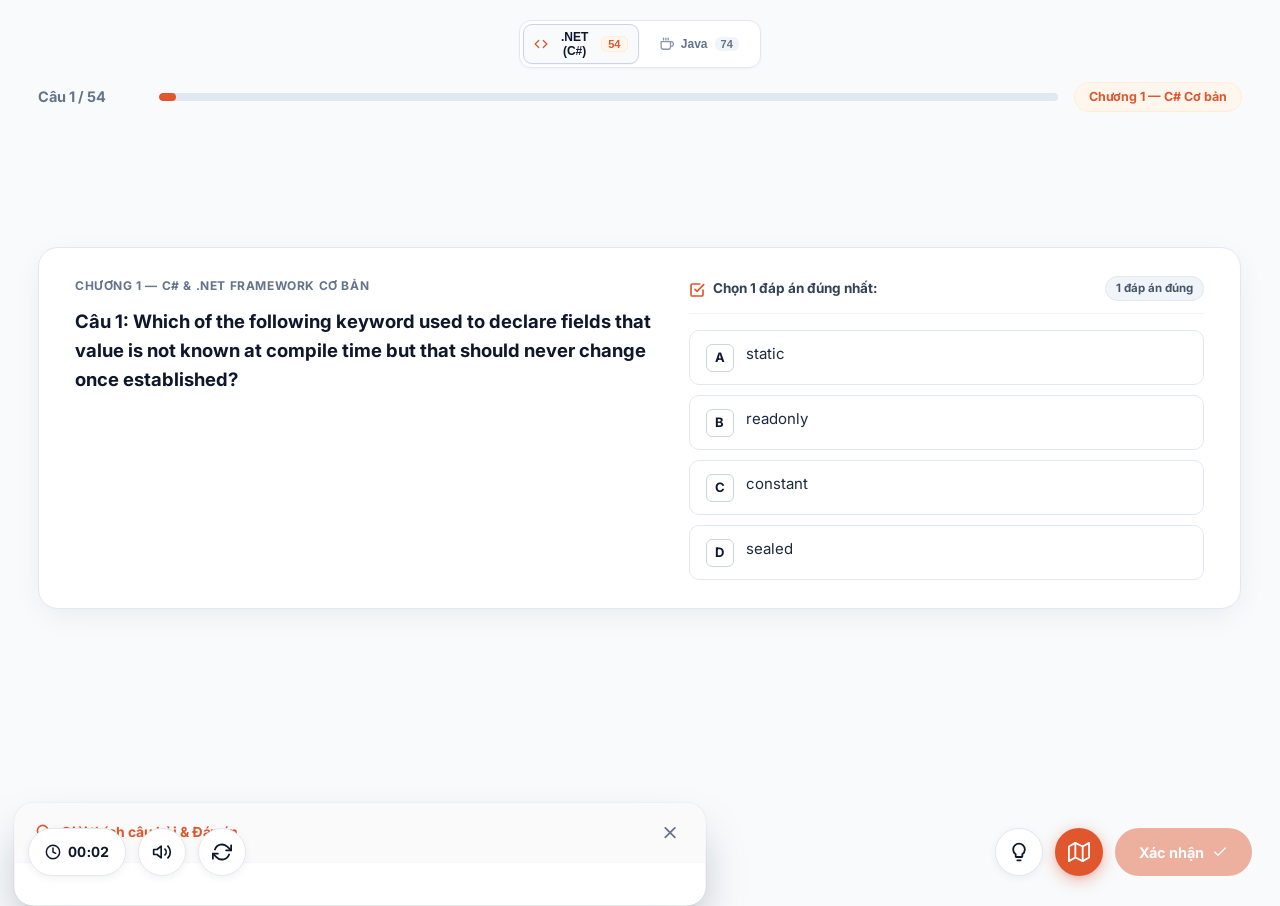
==== commit 6fb8ce06: "fix: group and sort .NET questions sequentially by chapter, deduplicate map grid headers" ====
--- a/test.html
+++ b/test.html
@@ -4446,308 +4446,312 @@
   {
     "id": 1,
     "originalId": 1,
-    "chapter": "Chương 2 — Lập trình Hướng đối tượng C#",
-    "chapterTag": "Chương 2 — OOP C#",
-    "title": "Câu 1: Which procedure among the following should be used to implement a 'Has a' or a 'Kind of' relationship between two entities?",
-    "prompt": "Chọn một phương án đúng nhất:",
-    "code": null,
-    "image": null,
-    "isMultiple": false,
-    "options": [
-      {
-        "label": "A",
-        "text": "All of the mentioned"
-      },
-      {
-        "label": "B",
-        "text": "Polymorphism"
-      },
-      {
-        "label": "C",
-        "text": "Templates"
-      },
-      {
-        "label": "D",
-        "text": "Inheritance"
-      }
-    ],
-    "correctAnswers": [
-      "D"
-    ],
-    "explanation": "Trong lập trình hướng đối tượng (OOP), quan hệ 'Is-a' hoặc 'Kind of' (một dạng của) giữa hai thực thể/lớp được hiện thực hóa thông qua cơ chế Kế thừa (Inheritance). Lớp dẫn xuất kế thừa từ lớp cơ sở.",
-    "proofImage": "images/proofs_net/net_proof_01.png"
+    "chapter": "Chương 1 — C# & .NET Framework Cơ bản",
+    "chapterTag": "Chương 1 — C# Cơ bản",
+    "title": "Câu 1: Which of the following keyword used to declare fields that value is not known at compile time but that should never change once established?",
+    "prompt": "Chọn một phương án đúng nhất:",
+    "code": null,
+    "image": null,
+    "isMultiple": false,
+    "options": [
+      {
+        "label": "A",
+        "text": "static"
+      },
+      {
+        "label": "B",
+        "text": "readonly"
+      },
+      {
+        "label": "C",
+        "text": "constant"
+      },
+      {
+        "label": "D",
+        "text": "sealed"
+      }
+    ],
+    "correctAnswers": [
+      "B"
+    ],
+    "explanation": "Từ khóa `readonly` dùng để khai báo trường mà giá trị của nó không nhất thiết phải biết ở compile time (có thể gán trong constructor lúc runtime), nhưng một khi đã được gán thì không bao giờ thay đổi được nữa. Ngược lại, `const` bắt buộc phải biết giá trị tại thời điểm biên dịch.",
+    "proofImage": "images/proofs_net/net_proof_03.png"
   },
   {
     "id": 2,
     "originalId": 2,
-    "chapter": "Chương 3 — Xử lý Ngoại lệ & Collections",
-    "chapterTag": "Chương 3 — Ngoại lệ",
-    "title": "Câu 2: Which of the following is the object oriented way to handle run time errors?",
-    "prompt": "Chọn một phương án đúng nhất:",
-    "code": null,
-    "image": null,
-    "isMultiple": false,
-    "options": [
-      {
-        "label": "A",
-        "text": "Exceptions"
-      },
-      {
-        "label": "B",
-        "text": "HRESULT"
-      },
-      {
-        "label": "C",
-        "text": "OnError"
-      },
-      {
-        "label": "D",
-        "text": "Error codes"
-      }
-    ],
-    "correctAnswers": [
-      "A"
-    ],
-    "explanation": "Trong OOP, Xử lý Ngoại lệ (Exceptions - khối try/catch/finally) là cơ chế chuẩn hướng đối tượng để bắt và xử lý các lỗi runtime, thay thế cho cách dùng mã lỗi (Error codes) hay HRESULT của lập trình thủ tục.",
-    "proofImage": "images/proofs_net/net_proof_02.png"
+    "chapter": "Chương 1 — C# & .NET Framework Cơ bản",
+    "chapterTag": "Chương 1 — C# Cơ bản",
+    "title": "Câu 2: What will be the output of the following C# code?",
+    "prompt": "Chọn một phương án đúng nhất:",
+    "code": "using System;\nnamespace Exam {\n    class Program {\n        static void Func(params int[] arr) {\n            int[] arr1 = { 1, 2, 3, 4, 5, 6, 7 };\n            for (int i = 0; i < arr.Length; i++)\n                if (arr[i] % 2 == 0) arr1[i] = arr[i];\n            for (int i = 0; i < arr.Length; i++)\n                Console.Write(arr1[i] + \" \");\n        }\n        static void Main(string[] args) {\n            int[] arr = { 2, 21, 34, 46, 85, 88, 90 };\n            Func(arr);\n            Console.Write(arr[\" \"]);\n        }\n    }\n}",
+    "image": null,
+    "isMultiple": false,
+    "options": [
+      {
+        "label": "A",
+        "text": "2 34 46 88 90"
+      },
+      {
+        "label": "B",
+        "text": "Runtime Error"
+      },
+      {
+        "label": "C",
+        "text": "Compile Error"
+      },
+      {
+        "label": "D",
+        "text": "2 4 34 46 6 88 90"
+      }
+    ],
+    "correctAnswers": [
+      "C"
+    ],
+    "explanation": "Trong hàm `Main`, dòng `Console.Write(arr[\" \"]);` cố gắng truyền một chuỗi string `\" \"` vào chỉ số mảng `int[] arr`. Mảng trong C# chỉ chấp nhận chỉ số kiểu số nguyên (`int`), không hỗ trợ chuỗi làm indexer, dẫn đến lỗi biên dịch (Compile Error: Cannot convert from 'string' to 'int').",
+    "proofImage": "images/proofs_net/net_proof_07.png"
   },
   {
     "id": 3,
     "originalId": 3,
     "chapter": "Chương 1 — C# & .NET Framework Cơ bản",
     "chapterTag": "Chương 1 — C# Cơ bản",
-    "title": "Câu 3: Which of the following keyword used to declare fields that value is not known at compile time but that should never change once established?",
-    "prompt": "Chọn một phương án đúng nhất:",
-    "code": null,
-    "image": null,
-    "isMultiple": false,
-    "options": [
-      {
-        "label": "A",
-        "text": "static"
-      },
-      {
-        "label": "B",
-        "text": "readonly"
-      },
-      {
-        "label": "C",
-        "text": "constant"
-      },
-      {
-        "label": "D",
-        "text": "sealed"
-      }
-    ],
-    "correctAnswers": [
-      "B"
-    ],
-    "explanation": "Từ khóa `readonly` dùng để khai báo trường mà giá trị của nó không nhất thiết phải biết ở compile time (có thể gán trong constructor lúc runtime), nhưng một khi đã được gán thì không bao giờ thay đổi được nữa. Ngược lại, `const` bắt buộc phải biết giá trị tại thời điểm biên dịch.",
-    "proofImage": "images/proofs_net/net_proof_03.png"
+    "title": "Câu 3: Which of the following is a reference type in C#?",
+    "prompt": "Chọn một phương án đúng nhất:",
+    "code": null,
+    "image": null,
+    "isMultiple": false,
+    "options": [
+      {
+        "label": "A",
+        "text": "Boolean"
+      },
+      {
+        "label": "B",
+        "text": "None of the above"
+      },
+      {
+        "label": "C",
+        "text": "String"
+      },
+      {
+        "label": "D",
+        "text": "Long"
+      }
+    ],
+    "correctAnswers": [
+      "C"
+    ],
+    "explanation": "Trong C#, `bool` (`Boolean`) và `long` (`Int64`) là kiểu dữ liệu giá trị (Value Type - struct), lưu trên Stack. Trong khi đó `string` (`System.String`) là kiểu dữ liệu tham chiếu (Reference Type - class), lưu trên Heap.",
+    "proofImage": "images/proofs_net/net_proof_10.png"
   },
   {
     "id": 4,
     "originalId": 4,
-    "chapter": "Chương 4 — Delegates & Events",
-    "chapterTag": "Chương 4 — Events",
-    "title": "Câu 4: You are developing a C# program that controls a production line. When an item enters the final step of the process, an event ProcessCompleted is generated. You need to pass value, Frequency, of double data type to all the subscribers of the event. How should you define the event related data in order to accomplish this requirement?",
-    "prompt": "Chọn một phương án đúng nhất:",
-    "code": null,
-    "image": null,
-    "isMultiple": false,
-    "options": [
-      {
-        "label": "A",
-        "text": "class EventData : EventHandler { public double Frequency { get; set; } }"
-      },
-      {
-        "label": "B",
-        "text": "class EventData { public double Frequency { get; set; } }"
-      },
-      {
-        "label": "C",
-        "text": "class EventData : EventArgs { public double Frequency { get; set; } }"
-      },
-      {
-        "label": "D",
-        "text": "class EventArgs : EventData { public double Frequency { get; set; } }"
-      }
-    ],
-    "correctAnswers": [
-      "C"
-    ],
-    "explanation": "Theo chuẩn thiết kế Event Pattern trong .NET, lớp dữ liệu sự kiện (event-related data) bắt buộc phải kế thừa từ lớp `System.EventArgs`. Do đó định nghĩa chuẩn là `class EventData : EventArgs { public double Frequency { get; set; } }`.",
-    "proofImage": "images/proofs_net/net_proof_05.png"
+    "chapter": "Chương 1 — C# & .NET Framework Cơ bản",
+    "chapterTag": "Chương 1 — C# Cơ bản",
+    "title": "Câu 4: Accessibility modifier defined in class are?",
+    "prompt": "Chọn một phương án đúng nhất:",
+    "code": null,
+    "image": null,
+    "isMultiple": false,
+    "options": [
+      {
+        "label": "A",
+        "text": "public, internal, protected internal"
+      },
+      {
+        "label": "B",
+        "text": "public, private, protected"
+      },
+      {
+        "label": "C",
+        "text": "public, private, internal, protected internal"
+      },
+      {
+        "label": "D",
+        "text": "public, private, protected, internal, protected internal"
+      }
+    ],
+    "correctAnswers": [
+      "D"
+    ],
+    "explanation": "Trong C#, các từ khóa chỉ định phạm vi truy cập (access modifiers) cho thành viên lớp bao gồm đầy đủ 5 mức cơ bản: `public`, `private`, `protected`, `internal`, và `protected internal` (cùng `private protected` từ C# 7.2).",
+    "proofImage": "images/proofs_net/net_proof_11.png"
   },
   {
     "id": 5,
     "originalId": 5,
-    "chapter": "Chương 2 — Lập trình Hướng đối tượng C#",
-    "chapterTag": "Chương 2 — OOP C#",
-    "title": "Câu 5: Choose the correct alternative that utilizes the indexed property such that a group named class has indexed property which stores or retrieves value to/from an array of numbers?",
-    "prompt": "Chọn một phương án đúng nhất:",
-    "code": null,
-    "image": null,
-    "isMultiple": false,
-    "options": [
-      {
-        "label": "A",
-        "text": "group g = group(); g[3] = 34; Console.WriteLine(g[3]);"
-      },
-      {
-        "label": "B",
-        "text": "group[3] = 34; Console.WriteLine(group[3]);"
-      },
-      {
-        "label": "C",
-        "text": "group g = new group(); Console.WriteLine(g[3]);"
-      },
-      {
-        "label": "D",
-        "text": "Console.WriteLine(group[3]);"
-      }
-    ],
-    "correctAnswers": [
-      "C"
-    ],
-    "explanation": "Trong C#, Indexer (chỉ mục) là thành phần thể hiện (instance member), không thể là `static`. Do đó muốn truy xuất indexer `[3]` thì bắt buộc phải khởi tạo đối tượng trước qua `new group()`, sau đó truy cập thông qua biến thể hiện: `group g = new group(); Console.WriteLine(g[3]);`.",
-    "proofImage": "images/proofs_net/net_proof_06.png"
+    "chapter": "Chương 1 — C# & .NET Framework Cơ bản",
+    "chapterTag": "Chương 1 — C# Cơ bản",
+    "title": "Câu 5: What will be the output of the following C# code?",
+    "prompt": "Chọn một phương án đúng nhất:",
+    "code": "using System;\nnamespace Exam {\n    class Program {\n        static void Main(string[] args) {\n            int var_X;\n            while (var_X-- != 0)\n                Console.Write(var_X);\n        }\n    }\n}",
+    "image": null,
+    "isMultiple": false,
+    "options": [
+      {
+        "label": "A",
+        "text": "0 to 127"
+      },
+      {
+        "label": "B",
+        "text": "Infinite loop condition"
+      },
+      {
+        "label": "C",
+        "text": "-127 to +127"
+      },
+      {
+        "label": "D",
+        "text": "Another Answer"
+      },
+      {
+        "label": "E",
+        "text": "Compile Error"
+      }
+    ],
+    "correctAnswers": [
+      "E"
+    ],
+    "explanation": "Biến cục bộ `var_X` kiểu `int` trong phương thức `Main` chưa hề được khởi tạo giá trị nhưng đã được sử dụng ngay trong biểu thức `var_X--`. Trình biên dịch C# sẽ báo lỗi biên dịch nghiêm ngặt: CS0165 (Use of unassigned local variable 'var_X').",
+    "proofImage": "images/proofs_net/net_proof_12.png"
   },
   {
     "id": 6,
     "originalId": 6,
     "chapter": "Chương 1 — C# & .NET Framework Cơ bản",
     "chapterTag": "Chương 1 — C# Cơ bản",
-    "title": "Câu 6: What will be the output of the following C# code?",
-    "prompt": "Chọn một phương án đúng nhất:",
-    "code": "using System;\nnamespace Exam {\n    class Program {\n        static void Func(params int[] arr) {\n            int[] arr1 = { 1, 2, 3, 4, 5, 6, 7 };\n            for (int i = 0; i < arr.Length; i++)\n                if (arr[i] % 2 == 0) arr1[i] = arr[i];\n            for (int i = 0; i < arr.Length; i++)\n                Console.Write(arr1[i] + \" \");\n        }\n        static void Main(string[] args) {\n            int[] arr = { 2, 21, 34, 46, 85, 88, 90 };\n            Func(arr);\n            Console.Write(arr[\" \"]);\n        }\n    }\n}",
-    "image": null,
-    "isMultiple": false,
-    "options": [
-      {
-        "label": "A",
-        "text": "2 34 46 88 90"
-      },
-      {
-        "label": "B",
-        "text": "Runtime Error"
-      },
-      {
-        "label": "C",
-        "text": "Compile Error"
-      },
-      {
-        "label": "D",
-        "text": "2 4 34 46 6 88 90"
+    "title": "Câu 6: To read a line from the command line window (console window), which of the following statements should be used?",
+    "prompt": "Chọn một phương án đúng nhất:",
+    "code": null,
+    "image": null,
+    "isMultiple": false,
+    "options": [
+      {
+        "label": "A",
+        "text": "System.Read.ReadLine();"
+      },
+      {
+        "label": "B",
+        "text": "System.ReadLine();"
+      },
+      {
+        "label": "C",
+        "text": "System.Console.ReadLine();"
+      },
+      {
+        "label": "D",
+        "text": "System.Console.WriteLine();"
       }
     ],
     "correctAnswers": [
       "C"
     ],
-    "explanation": "Trong hàm `Main`, dòng `Console.Write(arr[\" \"]);` cố gắng truyền một chuỗi string `\" \"` vào chỉ số mảng `int[] arr`. Mảng trong C# chỉ chấp nhận chỉ số kiểu số nguyên (`int`), không hỗ trợ chuỗi làm indexer, dẫn đến lỗi biên dịch (Compile Error: Cannot convert from 'string' to 'int').",
-    "proofImage": "images/proofs_net/net_proof_07.png"
+    "explanation": "Trong C#, để đọc một dòng ký tự từ console window ta sử dụng phương thức tĩnh `ReadLine()` của lớp `System.Console` (tức `System.Console.ReadLine()`).",
+    "proofImage": "images/proofs_net/net_proof_16.png"
   },
   {
     "id": 7,
     "originalId": 7,
-    "chapter": "Chương 3 — Xử lý Ngoại lệ & Collections",
-    "chapterTag": "Chương 3 — Ngoại lệ",
-    "title": "Câu 7: Which of these exceptions will occur if we try to access the index of an array beyond its length?",
-    "prompt": "Chọn một phương án đúng nhất:",
-    "code": null,
-    "image": null,
-    "isMultiple": false,
-    "options": [
-      {
-        "label": "A",
-        "text": "ArrayException"
-      },
-      {
-        "label": "B",
-        "text": "ArrayArgumentException"
-      },
-      {
-        "label": "C",
-        "text": "ArithmeticException"
-      },
-      {
-        "label": "D",
-        "text": "IndexOutOfRangeException"
-      }
-    ],
-    "correctAnswers": [
-      "D"
-    ],
-    "explanation": "Khi truy cập chỉ mục của mảng vượt quá kích thước hoặc nhỏ hơn 0, CLR của .NET sẽ ném ra ngoại lệ `System.IndexOutOfRangeException`.",
-    "proofImage": "images/proofs_net/net_proof_09.png"
+    "chapter": "Chương 1 — C# & .NET Framework Cơ bản",
+    "chapterTag": "Chương 1 — C# Cơ bản",
+    "title": "Câu 7: What will be the output of the following C# code?",
+    "prompt": "Chọn một phương án đúng nhất:",
+    "code": "using System;\nnamespace Exam {\n    class Program {\n        static void Main(string[] args) {\n            int var_X = 0;\n            while (var_X++ < 5)\n                Console.Write(var_X);\n            var_X = 0;\n            while (++var_X < 5)\n                Console.Write(var_X);\n        }\n    }\n}",
+    "image": null,
+    "isMultiple": false,
+    "options": [
+      {
+        "label": "A",
+        "text": "1234512345"
+      },
+      {
+        "label": "B",
+        "text": "1231234"
+      },
+      {
+        "label": "C",
+        "text": "123451234"
+      }
+    ],
+    "correctAnswers": [
+      "C"
+    ],
+    "explanation": "Vòng lặp 1: `var_X++ < 5` (hậu tố tăng sau so sánh), in lần lượt `var_X` từ 1, 2, 3, 4, 5 (ra `12345`). Vòng lặp 2: `++var_X < 5` (tiền tố tăng trước so sánh), in lần lượt 1, 2, 3, 4 (ra `1234`). Ghép lại ta được chuỗi `123451234`.",
+    "proofImage": "images/proofs_net/net_proof_18.png"
   },
   {
     "id": 8,
     "originalId": 8,
     "chapter": "Chương 1 — C# & .NET Framework Cơ bản",
     "chapterTag": "Chương 1 — C# Cơ bản",
-    "title": "Câu 8: Which of the following is a reference type in C#?",
-    "prompt": "Chọn một phương án đúng nhất:",
-    "code": null,
-    "image": null,
-    "isMultiple": false,
-    "options": [
-      {
-        "label": "A",
-        "text": "Boolean"
-      },
-      {
-        "label": "B",
-        "text": "None of the above"
-      },
-      {
-        "label": "C",
-        "text": "String"
-      },
-      {
-        "label": "D",
-        "text": "Long"
+    "title": "Câu 8: What is the value of the variable val after this code snippet is executed?",
+    "prompt": "Chọn một phương án đúng nhất:",
+    "code": "int[] numbers = { 1, 2, 3, 4 };\nint val = numbers[2];",
+    "image": null,
+    "isMultiple": false,
+    "options": [
+      {
+        "label": "A",
+        "text": "1"
+      },
+      {
+        "label": "B",
+        "text": "2"
+      },
+      {
+        "label": "C",
+        "text": "3"
+      },
+      {
+        "label": "D",
+        "text": "4"
       }
     ],
     "correctAnswers": [
       "C"
     ],
-    "explanation": "Trong C#, `bool` (`Boolean`) và `long` (`Int64`) là kiểu dữ liệu giá trị (Value Type - struct), lưu trên Stack. Trong khi đó `string` (`System.String`) là kiểu dữ liệu tham chiếu (Reference Type - class), lưu trên Heap.",
-    "proofImage": "images/proofs_net/net_proof_10.png"
+    "explanation": "Mảng trong C# được đánh chỉ số từ 0 (zero-based index). Với mảng { 1, 2, 3, 4 }, phần tử numbers[0] = 1, numbers[1] = 2, và numbers[2] = 3. Do đó val = 3.",
+    "proofImage": "images/proofs_net/net_proof_25.png"
   },
   {
     "id": 9,
     "originalId": 9,
     "chapter": "Chương 1 — C# & .NET Framework Cơ bản",
     "chapterTag": "Chương 1 — C# Cơ bản",
-    "title": "Câu 9: Accessibility modifier defined in class are?",
-    "prompt": "Chọn một phương án đúng nhất:",
-    "code": null,
-    "image": null,
-    "isMultiple": false,
-    "options": [
-      {
-        "label": "A",
-        "text": "public, internal, protected internal"
-      },
-      {
-        "label": "B",
-        "text": "public, private, protected"
-      },
-      {
-        "label": "C",
-        "text": "public, private, internal, protected internal"
-      },
-      {
-        "label": "D",
-        "text": "public, private, protected, internal, protected internal"
+    "title": "Câu 9: What will be the output of the following C# code?",
+    "prompt": "Chọn một phương án đúng nhất:",
+    "code": "static void Main(string[] args) {\n    char ch = 'p';\n    switch (ch) {\n        case 'p':\n            System.Console.Write(\"coco \" + Convert.ToInt32(ch));\n            break;\n        default:\n            System.Console.Write(\"default\");\n            break;\n    }\n    System.Console.WriteLine(\"main\");\n}",
+    "image": null,
+    "isMultiple": false,
+    "options": [
+      {
+        "label": "A",
+        "text": "coco 112"
+      },
+      {
+        "label": "B",
+        "text": "coco main"
+      },
+      {
+        "label": "C",
+        "text": "Runtime Error"
+      },
+      {
+        "label": "D",
+        "text": "coco 112main"
+      },
+      {
+        "label": "E",
+        "text": "Compile Error"
       }
     ],
     "correctAnswers": [
       "D"
     ],
-    "explanation": "Trong C#, các từ khóa chỉ định phạm vi truy cập (access modifiers) cho thành viên lớp bao gồm đầy đủ 5 mức cơ bản: `public`, `private`, `protected`, `internal`, và `protected internal` (cùng `private protected` từ C# 7.2).",
-    "proofImage": "images/proofs_net/net_proof_11.png"
+    "explanation": "Mã ASCII của ký tự 'p' là 112. Biểu thức `case 'p':` khớp, in ra `coco 112` (sử dụng Console.Write không xuống dòng). Sau lệnh break, chương trình tiếp tục chạy câu lệnh tiếp theo `Console.WriteLine(\"main\")` in nối chuỗi 'main'. Kết quả hiển thị là `coco 112main`.",
+    "proofImage": "images/proofs_net/net_proof_31.png"
   },
   {
     "id": 10,
@@ -4756,21 +4760,89 @@
     "chapterTag": "Chương 1 — C# Cơ bản",
     "title": "Câu 10: What will be the output of the following C# code?",
     "prompt": "Chọn một phương án đúng nhất:",
-    "code": "using System;\nnamespace Exam {\n    class Program {\n        static void Main(string[] args) {\n            int var_X;\n            while (var_X-- != 0)\n                Console.Write(var_X);\n        }\n    }\n}",
-    "image": null,
-    "isMultiple": false,
-    "options": [
-      {
-        "label": "A",
-        "text": "0 to 127"
-      },
-      {
-        "label": "B",
-        "text": "Infinite loop condition"
-      },
-      {
-        "label": "C",
-        "text": "-127 to +127"
+    "code": "static void Main(string[] args) {\n    int a = 0;\n    int b = -1;\n    if (Convert.ToBoolean(+--a | ++b))\n        System.Console.WriteLine(\"a\");\n    else\n        System.Console.WriteLine(\"b\");\n}",
+    "image": null,
+    "isMultiple": false,
+    "options": [
+      {
+        "label": "A",
+        "text": "Runtime Error"
+      },
+      {
+        "label": "B",
+        "text": "Another Answer"
+      },
+      {
+        "label": "C",
+        "text": "Compile Error"
+      },
+      {
+        "label": "D",
+        "text": "Code execute successfully with no output"
+      }
+    ],
+    "correctAnswers": [
+      "B"
+    ],
+    "explanation": "Trong biểu thức điều kiện: `--a` biến `a` thành -1 (non-zero), `++b` biến `b` thành 0. Phép toán bitwise `-1 | 0` cho ra `-1`. `Convert.ToBoolean(-1)` trả về `true` (mọi số khác 0 đều là true trong C#). Khi đó khối if chạy và in ra 'a'. Vì đáp án in ra 'a' không nằm trong các phương án liệt kê sẵn (Runtime Error, Compile Error, No output), nên đáp án chính xác là 'Another Answer'.",
+    "proofImage": "images/proofs_net/net_proof_35.png"
+  },
+  {
+    "id": 11,
+    "originalId": 11,
+    "chapter": "Chương 1 — C# & .NET Framework Cơ bản",
+    "chapterTag": "Chương 1 — C# Cơ bản",
+    "title": "Câu 11: What will be the output of the following C# code?",
+    "prompt": "Chọn một phương án đúng nhất:",
+    "code": "static void Func1(out int var) {\n    var++;\n    return;\n}\nstatic void Func(int var) {\n    Func1(out var);\n    Console.WriteLine(var);\n}\nstatic void Main(string[] args) {\n    Func(5);\n    Console.ReadKey();\n}",
+    "image": null,
+    "isMultiple": false,
+    "options": [
+      {
+        "label": "A",
+        "text": "Compile Error"
+      },
+      {
+        "label": "B",
+        "text": "Runtime Error"
+      },
+      {
+        "label": "C",
+        "text": "6"
+      },
+      {
+        "label": "D",
+        "text": "Another Answer"
+      }
+    ],
+    "correctAnswers": [
+      "A"
+    ],
+    "explanation": "Tham số `out` trong C# yêu cầu hàm nhận phải gán giá trị cho nó trước khi đọc. Trong `Func1(out int var)`, dòng `var++;` cố gắng đọc giá trị hiện tại của `var` để tăng lên, dẫn đến lỗi biên dịch: CS0269 (Use of unassigned out parameter 'var').",
+    "proofImage": "images/proofs_net/net_proof_47.png"
+  },
+  {
+    "id": 12,
+    "originalId": 12,
+    "chapter": "Chương 1 — C# & .NET Framework Cơ bản",
+    "chapterTag": "Chương 1 — C# Cơ bản",
+    "title": "Câu 12: What will be the output of the following C# code?",
+    "prompt": "Chọn một phương án đúng nhất:",
+    "code": "static void Main(string[] args) {\n    int i = 100;\n    for (int a = 0; a < 5; a++) {\n        int i = 200;\n        System.Console.WriteLine(a * i);\n    }\n}",
+    "image": null,
+    "isMultiple": false,
+    "options": [
+      {
+        "label": "A",
+        "text": "0, 5, 10, 20"
+      },
+      {
+        "label": "B",
+        "text": "Runtime Error"
+      },
+      {
+        "label": "C",
+        "text": "5, 10, 15, 20"
       },
       {
         "label": "D",
@@ -4784,203 +4856,185 @@
     "correctAnswers": [
       "E"
     ],
-    "explanation": "Biến cục bộ `var_X` kiểu `int` trong phương thức `Main` chưa hề được khởi tạo giá trị nhưng đã được sử dụng ngay trong biểu thức `var_X--`. Trình biên dịch C# sẽ báo lỗi biên dịch nghiêm ngặt: CS0165 (Use of unassigned local variable 'var_X').",
-    "proofImage": "images/proofs_net/net_proof_12.png"
-  },
-  {
-    "id": 11,
-    "originalId": 11,
-    "chapter": "Chương 5 — ADO.NET & Cơ sở dữ liệu",
-    "chapterTag": "Chương 5 — ADO.NET",
-    "title": "Câu 11: Which of the following is faster and consume lesser memory?",
-    "prompt": "Chọn một phương án đúng nhất:",
-    "code": null,
-    "image": null,
-    "isMultiple": false,
-    "options": [
-      {
-        "label": "A",
-        "text": "DataSet"
-      },
-      {
-        "label": "B",
-        "text": "SqlDataReader"
-      }
-    ],
-    "correctAnswers": [
-      "B"
-    ],
-    "explanation": "`SqlDataReader` cung cấp luồng đọc dữ liệu chỉ tiến (forward-only), chỉ đọc (read-only) trực tiếp từ database stream mà không nạp toàn bộ dữ liệu vào bộ nhớ, do đó nhanh hơn rất nhiều và tiêu thụ ít bộ nhớ hơn hẳn so với `DataSet` (lưu toàn bộ các bảng vào RAM).",
-    "proofImage": "images/proofs_net/net_proof_13.png"
-  },
-  {
-    "id": 12,
-    "originalId": 12,
-    "chapter": "Chương 2 — Lập trình Hướng đối tượng C#",
-    "chapterTag": "Chương 2 — OOP C#",
-    "title": "Câu 12: You are creating a class named Sphere that inherits from Shape. Shape has an abstract method Area(). How should you define Area() in Sphere?",
-    "prompt": "Chọn một phương án đúng nhất:",
-    "code": null,
-    "image": null,
-    "isMultiple": false,
-    "options": [
-      {
-        "label": "A",
-        "text": "class Sphere : Shape { public override void Area() { /* additional code */ } }"
-      },
-      {
-        "label": "B",
-        "text": "class Sphere : Shape { public new void Area() { /* additional code */ } }"
-      },
-      {
-        "label": "C",
-        "text": "class Sphere : Shape { public virtual void Area() { /* additional code */ } }"
-      }
-    ],
-    "correctAnswers": [
-      "A"
-    ],
-    "explanation": "Khi một lớp con dẫn xuất từ một lớp trừu tượng (abstract class) có phương thức abstract, lớp con bắt buộc phải ghi đè và cài đặt phương thức đó bằng từ khóa `override`.",
-    "proofImage": "images/proofs_net/net_proof_14.png"
+    "explanation": "Trong C#, bạn không thể khai báo một biến cục bộ trùng tên (`int i = 200;`) trong một khối lồng nhau (vòng lặp for) nếu biến đó đã được khai báo ở phạm vi bên ngoài (`int i = 100;`). Trình biên dịch C# sẽ báo lỗi: CS0136 (A local variable named 'i' cannot be declared in this scope).",
+    "proofImage": "images/proofs_net/net_proof_48.png"
   },
   {
     "id": 13,
     "originalId": 13,
-    "chapter": "Chương 5 — ADO.NET & Cơ sở dữ liệu",
-    "chapterTag": "Chương 5 — ADO.NET",
-    "title": "Câu 13: What will happen when executing the following code snippet?",
-    "prompt": "Chọn một phương án đúng nhất:",
-    "code": "string query = \"select * from Student\";\nSqlCommand cmd = new SqlCommand(query, cnn);\nSqlDataReader reader;\ncnn.Open();\nreader = cmd.ExecuteNonQuery(); // Notice this line\nwhile (reader.Read()) {\n    for (int i = 0; i < reader.FieldCount; ++i)\n        Console.Write(\"{0} {1}\", reader.GetName(i).Trim(), reader.GetValue(i).ToString().Trim());\n    Console.WriteLine();\n}\ncnn.Close();",
-    "image": null,
-    "isMultiple": false,
-    "options": [
-      {
-        "label": "A",
-        "text": "The code will be executed successfully but nothing will be printed out"
-      },
-      {
-        "label": "B",
-        "text": "The code has compile error"
-      },
-      {
-        "label": "C",
-        "text": "The code will throw exception if it is executed"
-      },
-      {
-        "label": "D",
-        "text": "The code will be executed successfully and will print the content of the Student table"
-      }
-    ],
-    "correctAnswers": [
-      "B"
-    ],
-    "explanation": "Phương thức `cmd.ExecuteNonQuery()` trả về kiểu `int` (số dòng bị tác động bởi lệnh INSERT/UPDATE/DELETE). Trong khi đó biến `reader` được khai báo là kiểu `SqlDataReader`. Phép gán `reader = cmd.ExecuteNonQuery();` không tương thích kiểu dữ liệu (cannot convert from 'int' to 'SqlDataReader'), dẫn đến lỗi biên dịch (Compile Error). Để lấy SqlDataReader cần gọi `cmd.ExecuteReader()`.",
-    "proofImage": "images/proofs_net/net_proof_15.png"
+    "chapter": "Chương 1 — C# & .NET Framework Cơ bản",
+    "chapterTag": "Chương 1 — C# Cơ bản",
+    "title": "Câu 13: What will be the output of the following C# code?",
+    "prompt": "Chọn một phương án đúng nhất:",
+    "code": "using System;\nnamespace Exam {\n    class Program {\n        static void Main(string[] args) {\n            int[] arr = new int[9];\n            for (int i = 9; i >= 0; i--) {\n                arr[i] = i;\n                Console.Write(arr[i]);\n            }\n            Console.ReadKey();\n        }\n    }\n}",
+    "image": null,
+    "isMultiple": false,
+    "options": [
+      {
+        "label": "A",
+        "text": "Runtime Error"
+      },
+      {
+        "label": "B",
+        "text": "Compile Error"
+      },
+      {
+        "label": "C",
+        "text": "12345678"
+      },
+      {
+        "label": "D",
+        "text": "123456789"
+      }
+    ],
+    "correctAnswers": [
+      "A"
+    ],
+    "explanation": "Mảng `int[] arr = new int[9];` có 9 phần tử với chỉ số hợp lệ từ `0` đến `8`. Ở bước lặp đầu tiên của vòng for, `i = 9`, biểu thức `arr[9] = 9;` truy cập vượt ra ngoài biên của mảng, dẫn đến việc ném ra ngoại lệ `IndexOutOfRangeException` lúc chạy (Runtime Error).",
+    "proofImage": "images/proofs_net/net_proof_51.png"
   },
   {
     "id": 14,
     "originalId": 14,
     "chapter": "Chương 1 — C# & .NET Framework Cơ bản",
     "chapterTag": "Chương 1 — C# Cơ bản",
-    "title": "Câu 14: To read a line from the command line window (console window), which of the following statements should be used?",
-    "prompt": "Chọn một phương án đúng nhất:",
-    "code": null,
-    "image": null,
-    "isMultiple": false,
-    "options": [
-      {
-        "label": "A",
-        "text": "System.Read.ReadLine();"
-      },
-      {
-        "label": "B",
-        "text": "System.ReadLine();"
-      },
-      {
-        "label": "C",
-        "text": "System.Console.ReadLine();"
-      },
-      {
-        "label": "D",
-        "text": "System.Console.WriteLine();"
-      }
-    ],
-    "correctAnswers": [
-      "C"
-    ],
-    "explanation": "Trong C#, để đọc một dòng ký tự từ console window ta sử dụng phương thức tĩnh `ReadLine()` của lớp `System.Console` (tức `System.Console.ReadLine()`).",
-    "proofImage": "images/proofs_net/net_proof_16.png"
+    "title": "Câu 14: What will be the output of the following C# code?",
+    "prompt": "Chọn một phương án đúng nhất:",
+    "code": "static void Main(string[] args) {\n    int var_X = 10;\n    do {\n        Console.Write(var_X++);\n    } while (Convert.ToBoolean(5) && Convert.ToBoolean(4) && Convert.ToBoolean(3) && Convert.ToBoolean(2) && Convert.ToBoolean(1) && Convert.ToBoolean(0));\n}",
+    "image": null,
+    "isMultiple": false,
+    "options": [
+      {
+        "label": "A",
+        "text": "10"
+      },
+      {
+        "label": "B",
+        "text": "Infinite loop"
+      },
+      {
+        "label": "C",
+        "text": "Another Answer"
+      },
+      {
+        "label": "D",
+        "text": "Compile Error"
+      },
+      {
+        "label": "E",
+        "text": "Runtime Error"
+      }
+    ],
+    "correctAnswers": [
+      "A"
+    ],
+    "explanation": "Trong vòng lặp `do-while`, khối lệnh chạy lần đầu tiên in ra giá trị hiện tại của `var_X` là `10` rồi tăng lên 11. Sau đó điều kiện while được đánh giá: `Convert.ToBoolean(0)` trả về `false`, làm cho toàn bộ biểu thức logic `&&` trở thành `false`. Vòng lặp kết thúc ngay lập tức. Kết quả in ra duy nhất số `10`.",
+    "proofImage": "images/proofs_net/net_proof_57.png"
   },
   {
     "id": 15,
     "originalId": 15,
-    "chapter": "Chương 5 — ADO.NET & Cơ sở dữ liệu",
-    "chapterTag": "Chương 5 — ADO.NET",
-    "title": "Câu 15: What datatype is returned when calling the ExecuteScalar method of a command object?",
-    "prompt": "Chọn một phương án đúng nhất:",
-    "code": null,
-    "image": null,
-    "isMultiple": false,
-    "options": [
-      {
-        "label": "A",
-        "text": "No. of effected records"
-      },
-      {
-        "label": "B",
-        "text": "Object"
-      },
-      {
-        "label": "C",
-        "text": "None of the above"
-      },
-      {
-        "label": "D",
-        "text": "System.Int32"
-      }
-    ],
-    "correctAnswers": [
-      "B"
-    ],
-    "explanation": "Phương thức `ExecuteScalar()` của `SqlCommand` thực thi câu truy vấn và trả về cột đầu tiên của dòng đầu tiên trong tập kết quả dưới dạng kiểu `object` (`System.Object`). Nếu tập kết quả rỗng nó trả về null.",
-    "proofImage": "images/proofs_net/net_proof_17.png"
+    "chapter": "Chương 2 — Lập trình Hướng đối tượng C#",
+    "chapterTag": "Chương 2 — OOP C#",
+    "title": "Câu 15: Which procedure among the following should be used to implement a 'Has a' or a 'Kind of' relationship between two entities?",
+    "prompt": "Chọn một phương án đúng nhất:",
+    "code": null,
+    "image": null,
+    "isMultiple": false,
+    "options": [
+      {
+        "label": "A",
+        "text": "All of the mentioned"
+      },
+      {
+        "label": "B",
+        "text": "Polymorphism"
+      },
+      {
+        "label": "C",
+        "text": "Templates"
+      },
+      {
+        "label": "D",
+        "text": "Inheritance"
+      }
+    ],
+    "correctAnswers": [
+      "D"
+    ],
+    "explanation": "Trong lập trình hướng đối tượng (OOP), quan hệ 'Is-a' hoặc 'Kind of' (một dạng của) giữa hai thực thể/lớp được hiện thực hóa thông qua cơ chế Kế thừa (Inheritance). Lớp dẫn xuất kế thừa từ lớp cơ sở.",
+    "proofImage": "images/proofs_net/net_proof_01.png"
   },
   {
     "id": 16,
     "originalId": 16,
-    "chapter": "Chương 1 — C# & .NET Framework Cơ bản",
-    "chapterTag": "Chương 1 — C# Cơ bản",
-    "title": "Câu 16: What will be the output of the following C# code?",
-    "prompt": "Chọn một phương án đúng nhất:",
-    "code": "using System;\nnamespace Exam {\n    class Program {\n        static void Main(string[] args) {\n            int var_X = 0;\n            while (var_X++ < 5)\n                Console.Write(var_X);\n            var_X = 0;\n            while (++var_X < 5)\n                Console.Write(var_X);\n        }\n    }\n}",
-    "image": null,
-    "isMultiple": false,
-    "options": [
-      {
-        "label": "A",
-        "text": "1234512345"
-      },
-      {
-        "label": "B",
-        "text": "1231234"
-      },
-      {
-        "label": "C",
-        "text": "123451234"
+    "chapter": "Chương 2 — Lập trình Hướng đối tượng C#",
+    "chapterTag": "Chương 2 — OOP C#",
+    "title": "Câu 16: Choose the correct alternative that utilizes the indexed property such that a group named class has indexed property which stores or retrieves value to/from an array of numbers?",
+    "prompt": "Chọn một phương án đúng nhất:",
+    "code": null,
+    "image": null,
+    "isMultiple": false,
+    "options": [
+      {
+        "label": "A",
+        "text": "group g = group(); g[3] = 34; Console.WriteLine(g[3]);"
+      },
+      {
+        "label": "B",
+        "text": "group[3] = 34; Console.WriteLine(group[3]);"
+      },
+      {
+        "label": "C",
+        "text": "group g = new group(); Console.WriteLine(g[3]);"
+      },
+      {
+        "label": "D",
+        "text": "Console.WriteLine(group[3]);"
       }
     ],
     "correctAnswers": [
       "C"
     ],
-    "explanation": "Vòng lặp 1: `var_X++ < 5` (hậu tố tăng sau so sánh), in lần lượt `var_X` từ 1, 2, 3, 4, 5 (ra `12345`). Vòng lặp 2: `++var_X < 5` (tiền tố tăng trước so sánh), in lần lượt 1, 2, 3, 4 (ra `1234`). Ghép lại ta được chuỗi `123451234`.",
-    "proofImage": "images/proofs_net/net_proof_18.png"
+    "explanation": "Trong C#, Indexer (chỉ mục) là thành phần thể hiện (instance member), không thể là `static`. Do đó muốn truy xuất indexer `[3]` thì bắt buộc phải khởi tạo đối tượng trước qua `new group()`, sau đó truy cập thông qua biến thể hiện: `group g = new group(); Console.WriteLine(g[3]);`.",
+    "proofImage": "images/proofs_net/net_proof_06.png"
   },
   {
     "id": 17,
     "originalId": 17,
     "chapter": "Chương 2 — Lập trình Hướng đối tượng C#",
     "chapterTag": "Chương 2 — OOP C#",
-    "title": "Câu 17: Which of the following cannot be used to declare class member as a virtual?",
+    "title": "Câu 17: You are creating a class named Sphere that inherits from Shape. Shape has an abstract method Area(). How should you define Area() in Sphere?",
+    "prompt": "Chọn một phương án đúng nhất:",
+    "code": null,
+    "image": null,
+    "isMultiple": false,
+    "options": [
+      {
+        "label": "A",
+        "text": "class Sphere : Shape { public override void Area() { /* additional code */ } }"
+      },
+      {
+        "label": "B",
+        "text": "class Sphere : Shape { public new void Area() { /* additional code */ } }"
+      },
+      {
+        "label": "C",
+        "text": "class Sphere : Shape { public virtual void Area() { /* additional code */ } }"
+      }
+    ],
+    "correctAnswers": [
+      "A"
+    ],
+    "explanation": "Khi một lớp con dẫn xuất từ một lớp trừu tượng (abstract class) có phương thức abstract, lớp con bắt buộc phải ghi đè và cài đặt phương thức đó bằng từ khóa `override`.",
+    "proofImage": "images/proofs_net/net_proof_14.png"
+  },
+  {
+    "id": 18,
+    "originalId": 18,
+    "chapter": "Chương 2 — Lập trình Hướng đối tượng C#",
+    "chapterTag": "Chương 2 — OOP C#",
+    "title": "Câu 18: Which of the following cannot be used to declare class member as a virtual?",
     "prompt": "Chọn một phương án đúng nhất:",
     "code": null,
     "image": null,
@@ -5010,589 +5064,649 @@
     "proofImage": "images/proofs_net/net_proof_19.png"
   },
   {
-    "id": 18,
-    "originalId": 18,
-    "chapter": "Chương 5 — ADO.NET & Cơ sở dữ liệu",
-    "chapterTag": "Chương 5 — ADO.NET",
-    "title": "Câu 18: How do you determine the actual SQL datatype of a SqlParameter (the type expected by the SQL Server)?",
-    "prompt": "Chọn một phương án đúng nhất:",
-    "code": null,
-    "image": null,
-    "isMultiple": false,
-    "options": [
-      {
-        "label": "A",
-        "text": "It is the .NET Framework data type in your application that the parameter represents"
-      },
-      {
-        "label": "B",
-        "text": "It is the type of column or data in SQL Server that the command expects"
-      },
-      {
-        "label": "C",
-        "text": "It is the type of column in DataTable that it represents"
-      },
-      {
-        "label": "D",
-        "text": "It is any type defined in the SqlDbType enumeration"
-      }
-    ],
-    "correctAnswers": [
-      "D"
-    ],
-    "explanation": "Kiểu dữ liệu SQL của `SqlParameter` được xác định thông qua thuộc tính `SqlDbType`, nhận các giá trị được định nghĩa trong enum `System.Data.SqlDbType` (ví dụ SqlDbType.Int, SqlDbType.NVarChar...).",
-    "proofImage": "images/proofs_net/net_proof_20.png"
-  },
-  {
     "id": 19,
     "originalId": 19,
-    "chapter": "Chương 5 — ADO.NET & Cơ sở dữ liệu",
-    "chapterTag": "Chương 5 — ADO.NET",
-    "title": "Câu 19: Which type of architecture that DataSet in ADO.NET supports?",
-    "prompt": "Chọn một phương án đúng nhất:",
-    "code": null,
-    "image": null,
-    "isMultiple": false,
-    "options": [
-      {
-        "label": "A",
-        "text": "Disconnected architecture"
-      },
-      {
-        "label": "B",
-        "text": "Multiple connection architecture"
-      },
-      {
-        "label": "C",
-        "text": "Connected architecture"
-      },
-      {
-        "label": "D",
-        "text": "Two-way connection architecture"
-      }
-    ],
-    "correctAnswers": [
-      "A"
-    ],
-    "explanation": "`DataSet` là trung tâm của kiến trúc ngắt kết nối (Disconnected architecture) trong ADO.NET. Nó lưu trữ dữ liệu dạng in-memory cache mà không cần duy trì kết nối liên tục với cơ sở dữ liệu.",
-    "proofImage": "images/proofs_net/net_proof_21.png"
+    "chapter": "Chương 2 — Lập trình Hướng đối tượng C#",
+    "chapterTag": "Chương 2 — OOP C#",
+    "title": "Câu 19: In C# generics, what is the valid order of type parameter constraints for a generic class?",
+    "prompt": "Chọn một phương án đúng nhất:",
+    "code": "public class ClassExam<T> where T : ... {\n    // Code here\n}",
+    "image": null,
+    "isMultiple": false,
+    "options": [
+      {
+        "label": "A",
+        "text": "Iface, class, new()"
+      },
+      {
+        "label": "B",
+        "text": "new(), class, Iface"
+      },
+      {
+        "label": "C",
+        "text": "class, Iface, new()"
+      },
+      {
+        "label": "D",
+        "text": "class, Iface"
+      }
+    ],
+    "correctAnswers": [
+      "C"
+    ],
+    "explanation": "Thứ tự ràng buộc kiểu (type constraints) trong C# bắt buộc: Ràng buộc cơ sở/tham chiếu (`class` hoặc `struct`) phải đứng đầu tiên -> tiếp theo là các Interface (`Iface`) -> và ràng buộc constructor không tham số `new()` luôn phải đứng CUỐI CÙNG.",
+    "proofImage": "images/proofs_net/net_proof_22.png"
   },
   {
     "id": 20,
     "originalId": 20,
     "chapter": "Chương 2 — Lập trình Hướng đối tượng C#",
     "chapterTag": "Chương 2 — OOP C#",
-    "title": "Câu 20: In C# generics, what is the valid order of type parameter constraints for a generic class?",
-    "prompt": "Chọn một phương án đúng nhất:",
-    "code": "public class ClassExam<T> where T : ... {\n    // Code here\n}",
-    "image": null,
-    "isMultiple": false,
-    "options": [
-      {
-        "label": "A",
-        "text": "Iface, class, new()"
-      },
-      {
-        "label": "B",
-        "text": "new(), class, Iface"
-      },
-      {
-        "label": "C",
-        "text": "class, Iface, new()"
-      },
-      {
-        "label": "D",
-        "text": "class, Iface"
-      }
-    ],
-    "correctAnswers": [
-      "C"
-    ],
-    "explanation": "Thứ tự ràng buộc kiểu (type constraints) trong C# bắt buộc: Ràng buộc cơ sở/tham chiếu (`class` hoặc `struct`) phải đứng đầu tiên -> tiếp theo là các Interface (`Iface`) -> và ràng buộc constructor không tham số `new()` luôn phải đứng CUỐI CÙNG.",
-    "proofImage": "images/proofs_net/net_proof_22.png"
+    "title": "Câu 20: The process of defining two or more methods within the same class that have same name but different parameters list?",
+    "prompt": "Chọn một phương án đúng nhất:",
+    "code": null,
+    "image": null,
+    "isMultiple": false,
+    "options": [
+      {
+        "label": "A",
+        "text": "None of the mentioned"
+      },
+      {
+        "label": "B",
+        "text": "Method overriding"
+      },
+      {
+        "label": "C",
+        "text": "Encapsulation"
+      },
+      {
+        "label": "D",
+        "text": "Method overloading"
+      }
+    ],
+    "correctAnswers": [
+      "D"
+    ],
+    "explanation": "Quá trình định nghĩa nhiều phương thức trong cùng một lớp có cùng tên nhưng khác nhau về danh sách tham số (số lượng, kiểu dữ liệu, thứ tự) được gọi là Nạp chồng phương thức (Method overloading).",
+    "proofImage": "images/proofs_net/net_proof_24.png"
   },
   {
     "id": 21,
     "originalId": 21,
-    "chapter": "Chương 5 — ADO.NET & Cơ sở dữ liệu",
-    "chapterTag": "Chương 5 — ADO.NET",
-    "title": "Câu 21: Which ADO.NET class provide Connected Environment?",
-    "prompt": "Chọn một phương án đúng nhất:",
-    "code": null,
-    "image": null,
-    "isMultiple": false,
-    "options": [
-      {
-        "label": "A",
-        "text": "None of the above"
-      },
-      {
-        "label": "B",
-        "text": "DataReader"
-      },
-      {
-        "label": "C",
-        "text": "DataSet"
-      },
-      {
-        "label": "D",
-        "text": "Command"
-      }
-    ],
-    "correctAnswers": [
-      "B"
-    ],
-    "explanation": "`DataReader` (SqlDataReader) hoạt động trong môi trường kết nối trực tiếp (Connected Environment), yêu cầu kết nối với database phải luôn mở trong suốt quá trình đọc dữ liệu.",
-    "proofImage": "images/proofs_net/net_proof_23.png"
+    "chapter": "Chương 2 — Lập trình Hướng đối tượng C#",
+    "chapterTag": "Chương 2 — OOP C#",
+    "title": "Câu 21: In an inheritance chain through which of the following, the base class and its components are accessible to the derived class?",
+    "prompt": "Chọn một phương án đúng nhất:",
+    "code": null,
+    "image": null,
+    "isMultiple": false,
+    "options": [
+      {
+        "label": "A",
+        "text": "Scope resolution operator (:)"
+      },
+      {
+        "label": "B",
+        "text": "Dot operator (.)"
+      },
+      {
+        "label": "C",
+        "text": "All of the mentioned"
+      },
+      {
+        "label": "D",
+        "text": "Class visibility modifiers (public, private, protected etc.)"
+      }
+    ],
+    "correctAnswers": [
+      "D"
+    ],
+    "explanation": "Trong chuỗi kế thừa, các thành phần của lớp cơ sở có cho phép lớp con truy cập hay không được kiểm soát bởi các bộ chỉ định khả năng hiển thị (Class visibility modifiers), đặc biệt là `public` và `protected`.",
+    "proofImage": "images/proofs_net/net_proof_26.png"
   },
   {
     "id": 22,
     "originalId": 22,
     "chapter": "Chương 2 — Lập trình Hướng đối tượng C#",
     "chapterTag": "Chương 2 — OOP C#",
-    "title": "Câu 22: The process of defining two or more methods within the same class that have same name but different parameters list?",
-    "prompt": "Chọn một phương án đúng nhất:",
-    "code": null,
-    "image": null,
-    "isMultiple": false,
-    "options": [
-      {
-        "label": "A",
-        "text": "None of the mentioned"
-      },
-      {
-        "label": "B",
-        "text": "Method overriding"
-      },
-      {
-        "label": "C",
-        "text": "Encapsulation"
-      },
-      {
-        "label": "D",
-        "text": "Method overloading"
-      }
-    ],
-    "correctAnswers": [
-      "D"
-    ],
-    "explanation": "Quá trình định nghĩa nhiều phương thức trong cùng một lớp có cùng tên nhưng khác nhau về danh sách tham số (số lượng, kiểu dữ liệu, thứ tự) được gọi là Nạp chồng phương thức (Method overloading).",
-    "proofImage": "images/proofs_net/net_proof_24.png"
+    "title": "Câu 22: Which among the following is the correct statement: Constructors are used to?",
+    "prompt": "Chọn một phương án đúng nhất:",
+    "code": null,
+    "image": null,
+    "isMultiple": false,
+    "options": [
+      {
+        "label": "A",
+        "text": "none of the mentioned"
+      },
+      {
+        "label": "B",
+        "text": "construct the data members"
+      },
+      {
+        "label": "C",
+        "text": "initialize the objects"
+      }
+    ],
+    "correctAnswers": [
+      "C"
+    ],
+    "explanation": "Mục đích chính của hàm tạo (Constructors) là khởi tạo đối tượng (initialize the objects) và thiết lập trạng thái ban đầu cho các trường dữ liệu của đối tượng khi được cấp phát bộ nhớ.",
+    "proofImage": "images/proofs_net/net_proof_29.png"
   },
   {
     "id": 23,
     "originalId": 23,
-    "chapter": "Chương 1 — C# & .NET Framework Cơ bản",
-    "chapterTag": "Chương 1 — C# Cơ bản",
-    "title": "Câu 23: What is the value of the variable val after this code snippet is executed?",
-    "prompt": "Chọn một phương án đúng nhất:",
-    "code": "int[] numbers = { 1, 2, 3, 4 };\nint val = numbers[2];",
-    "image": null,
-    "isMultiple": false,
-    "options": [
-      {
-        "label": "A",
-        "text": "1"
-      },
-      {
-        "label": "B",
-        "text": "2"
-      },
-      {
-        "label": "C",
-        "text": "3"
-      },
-      {
-        "label": "D",
-        "text": "4"
-      }
-    ],
-    "correctAnswers": [
-      "C"
-    ],
-    "explanation": "Mảng trong C# được đánh chỉ số từ 0 (zero-based index). Với mảng { 1, 2, 3, 4 }, phần tử numbers[0] = 1, numbers[1] = 2, và numbers[2] = 3. Do đó val = 3.",
-    "proofImage": "images/proofs_net/net_proof_25.png"
+    "chapter": "Chương 2 — Lập trình Hướng đối tượng C#",
+    "chapterTag": "Chương 2 — OOP C#",
+    "title": "Câu 23: What will be the output of the following C# code?",
+    "prompt": "Chọn một phương án đúng nhất:",
+    "code": "class maths {\n    int i;\n    public maths(int x) {\n        i = x;\n        System.Console.WriteLine(\"hello\");\n    }\n}\nclass maths1 : maths {\n    public maths1(int x) : base(x) {\n        System.Console.WriteLine(\"bye\");\n    }\n}\nclass Program {\n    static void Main(string[] args) {\n        maths1 m = new maths1(12);\n        System.Console.ReadKey();\n    }\n}",
+    "image": null,
+    "isMultiple": false,
+    "options": [
+      {
+        "label": "A",
+        "text": "hello bye"
+      },
+      {
+        "label": "B",
+        "text": "12 hello"
+      },
+      {
+        "label": "C",
+        "text": "Compile Error"
+      },
+      {
+        "label": "D",
+        "text": "bye 12"
+      }
+    ],
+    "correctAnswers": [
+      "A"
+    ],
+    "explanation": "Khi khởi tạo đối tượng `new maths1(12)`, constructor của lớp dẫn xuất gọi constructor của lớp cha thông qua `: base(x)`. Constructor của `maths` chạy trước in ra 'hello', sau đó phần thân của `maths1` chạy in ra 'bye'. Kết quả là 'hello bye'.",
+    "proofImage": "images/proofs_net/net_proof_30.png"
   },
   {
     "id": 24,
     "originalId": 24,
     "chapter": "Chương 2 — Lập trình Hướng đối tượng C#",
     "chapterTag": "Chương 2 — OOP C#",
-    "title": "Câu 24: In an inheritance chain through which of the following, the base class and its components are accessible to the derived class?",
-    "prompt": "Chọn một phương án đúng nhất:",
-    "code": null,
-    "image": null,
-    "isMultiple": false,
-    "options": [
-      {
-        "label": "A",
-        "text": "Scope resolution operator (:)"
-      },
-      {
-        "label": "B",
-        "text": "Dot operator (.)"
-      },
-      {
-        "label": "C",
-        "text": "All of the mentioned"
-      },
-      {
-        "label": "D",
-        "text": "Class visibility modifiers (public, private, protected etc.)"
-      }
-    ],
-    "correctAnswers": [
-      "D"
-    ],
-    "explanation": "Trong chuỗi kế thừa, các thành phần của lớp cơ sở có cho phép lớp con truy cập hay không được kiểm soát bởi các bộ chỉ định khả năng hiển thị (Class visibility modifiers), đặc biệt là `public` và `protected`.",
-    "proofImage": "images/proofs_net/net_proof_26.png"
+    "title": "Câu 24: What will be the output of the following C# code?",
+    "prompt": "Chọn một phương án đúng nhất:",
+    "code": "public abstract class A {\n    public int i = 7;\n    public abstract void display();\n}\nclass B : A {\n    public int j;\n    public override void display() {\n        Console.WriteLine(\"{0}, {1}\", i, j);\n    }\n}\nclass Program {\n    static void Main(string[] args) {\n        B obj = new B();\n        A obj1 = new B();\n        obj.j = 1;\n        obj1.i = 8;\n        obj.display();\n        Console.ReadKey();\n    }\n}",
+    "image": null,
+    "isMultiple": false,
+    "options": [
+      {
+        "label": "A",
+        "text": "0, 8"
+      },
+      {
+        "label": "B",
+        "text": "7, 1"
+      },
+      {
+        "label": "C",
+        "text": "1, 7"
+      },
+      {
+        "label": "D",
+        "text": "1, 8"
+      }
+    ],
+    "correctAnswers": [
+      "B"
+    ],
+    "explanation": "`obj` và `obj1` là 2 thực thể độc lập nhau. Gán `obj.j = 1;` chỉ thay đổi trường `j` của `obj`. Gán `obj1.i = 8;` chỉ thay đổi trường `i` của `obj1`. Do đó khi gọi `obj.display()`, trường `obj.i` vẫn giữ giá trị khởi tạo ban đầu từ lớp cha là 7, và `obj.j` là 1. Kết quả in ra là '7, 1'.",
+    "proofImage": "images/proofs_net/net_proof_36.png"
   },
   {
     "id": 25,
     "originalId": 25,
-    "chapter": "Chương 5 — ADO.NET & Cơ sở dữ liệu",
-    "chapterTag": "Chương 5 — ADO.NET",
-    "title": "Câu 25: What ADO.NET subcomponent enables the execution of SQL commands against the data store and synchronizes changes between the data set and the data store?",
-    "prompt": "Chọn một phương án đúng nhất:",
-    "code": null,
-    "image": null,
-    "isMultiple": false,
-    "options": [
-      {
-        "label": "A",
-        "text": "DataAdapter"
-      },
-      {
-        "label": "B",
-        "text": "DataTableCollection"
-      },
-      {
-        "label": "C",
-        "text": "DiskReader"
-      },
-      {
-        "label": "D",
-        "text": "DataRelationCollection"
-      }
-    ],
-    "correctAnswers": [
-      "A"
-    ],
-    "explanation": "`DataAdapter` (ví dụ `SqlDataAdapter`) đóng vai trò là cầu nối thực thi các câu lệnh SQL (Select, Insert, Update, Delete) và đồng bộ hóa các thay đổi giữa DataSet và nguồn cơ sở dữ liệu.",
-    "proofImage": "images/proofs_net/net_proof_27.png"
+    "chapter": "Chương 2 — Lập trình Hướng đối tượng C#",
+    "chapterTag": "Chương 2 — OOP C#",
+    "title": "Câu 25: What will be the output of the following C# code?",
+    "prompt": "Chọn một phương án đúng nhất:",
+    "code": "class sample {\n    public sample() {\n        System.Console.WriteLine(\"This is base class constructor\");\n    }\n}\npublic class sample1 : sample {\n}\nclass Program {\n    static void Main(string[] args) {\n        sample1 obj = new sample1();\n        System.Console.ReadLine();\n    }\n}",
+    "image": null,
+    "isMultiple": false,
+    "options": [
+      {
+        "label": "A",
+        "text": "Code executes successfully prints nothing"
+      },
+      {
+        "label": "B",
+        "text": "This is base class constructor"
+      },
+      {
+        "label": "C",
+        "text": "None of the mentioned"
+      },
+      {
+        "label": "D",
+        "text": "Compile Error"
+      }
+    ],
+    "correctAnswers": [
+      "B"
+    ],
+    "explanation": "Khi một lớp con không định nghĩa constructor, trình biên dịch C# sẽ tự động sinh ra một constructor mặc định không tham số và tự động gọi constructor không tham số của lớp cơ sở (`base()`). Khi gọi `new sample1()`, constructor của `sample` sẽ chạy và in ra 'This is base class constructor'.",
+    "proofImage": "images/proofs_net/net_proof_41.png"
   },
   {
     "id": 26,
     "originalId": 26,
-    "chapter": "Chương 4 — Delegates & Events",
-    "chapterTag": "Chương 4 — Delegates",
-    "title": "Câu 26: Which the following are important pieces of information of a delegate type?",
-    "prompt": "Chọn một phương án đúng nhất:",
-    "code": "1) The name of the method on which it makes calls.\n2) The arguments (if any) of this method.\n3) The return value of this method must be object type.",
-    "image": null,
-    "isMultiple": false,
-    "options": [
-      {
-        "label": "A",
-        "text": "1, 2"
-      },
-      {
-        "label": "B",
-        "text": "1, 3"
-      },
-      {
-        "label": "C",
-        "text": "2, 3"
-      },
-      {
-        "label": "D",
-        "text": "1, 2, 3"
-      }
-    ],
-    "correctAnswers": [
-      "A"
-    ],
-    "explanation": "Một kiểu delegate lưu giữ thông tin về phương thức mà nó gọi (1) và danh sách tham số của phương thức đó (2). Kiểu trả về của delegate không bắt buộc phải là kiểu `object` mà có thể là bất kỳ kiểu nào (void, int, string, v.v.), do đó ý (3) là sai. Đáp án đúng là 1, 2.",
-    "proofImage": "images/proofs_net/net_proof_28.png"
+    "chapter": "Chương 2 — Lập trình Hướng đối tượng C#",
+    "chapterTag": "Chương 2 — OOP C#",
+    "title": "Câu 26: What will be the output of the following C# code?",
+    "prompt": "Chọn một phương án đúng nhất:",
+    "code": "class Program {\n    static void Func(params int[] arr) {\n        for (int i = 0; i < arr.Length; i++) {\n            arr[i] = arr[i] * 5;\n            Console.Write(arr[i] + \" \");\n        }\n    }\n    static void Main(string[] args) {\n        int[] arr = { 1, 2, 3, 4, 5 };\n        Func(arr);\n    }\n}",
+    "image": null,
+    "isMultiple": false,
+    "options": [
+      {
+        "label": "A",
+        "text": "5 25 125 625 3125"
+      },
+      {
+        "label": "B",
+        "text": "6 12 18 24 30"
+      },
+      {
+        "label": "C",
+        "text": "1 2 3 4 5"
+      },
+      {
+        "label": "D",
+        "text": "5 10 15 20 25"
+      }
+    ],
+    "correctAnswers": [
+      "D"
+    ],
+    "explanation": "Mảng arr gồm các phần tử { 1, 2, 3, 4, 5 }. Trong vòng lặp của hàm Func, từng phần tử được nhân với 5: 1*5=5, 2*5=10, 3*5=15, 4*5=20, 5*5=25 và in ra lần lượt với dấu cách. Kết quả in ra là '5 10 15 20 25'.",
+    "proofImage": "images/proofs_net/net_proof_45.png"
   },
   {
     "id": 27,
     "originalId": 27,
     "chapter": "Chương 2 — Lập trình Hướng đối tượng C#",
     "chapterTag": "Chương 2 — OOP C#",
-    "title": "Câu 27: Which among the following is the correct statement: Constructors are used to?",
-    "prompt": "Chọn một phương án đúng nhất:",
-    "code": null,
-    "image": null,
-    "isMultiple": false,
-    "options": [
-      {
-        "label": "A",
-        "text": "none of the mentioned"
-      },
-      {
-        "label": "B",
-        "text": "construct the data members"
-      },
-      {
-        "label": "C",
-        "text": "initialize the objects"
+    "title": "Câu 27: Which of the following statements related to constructor is True?",
+    "prompt": "Chọn một phương án đúng nhất:",
+    "code": null,
+    "image": null,
+    "isMultiple": false,
+    "options": [
+      {
+        "label": "A",
+        "text": "An object constructor executes exactly one time, regardless of how many objects of the type are created"
+      },
+      {
+        "label": "B",
+        "text": "A static constructor have an access modifier and can take any parameters"
+      },
+      {
+        "label": "C",
+        "text": "The static constructor executes before any instance-level constructors"
       }
     ],
     "correctAnswers": [
       "C"
     ],
-    "explanation": "Mục đích chính của hàm tạo (Constructors) là khởi tạo đối tượng (initialize the objects) và thiết lập trạng thái ban đầu cho các trường dữ liệu của đối tượng khi được cấp phát bộ nhớ.",
-    "proofImage": "images/proofs_net/net_proof_29.png"
+    "explanation": "Hàm tạo tĩnh (static constructor) được gọi tự động để khởi tạo lớp trước khi thể hiện đầu tiên được tạo hoặc bất kỳ thành viên tĩnh nào được tham chiếu. Do đó, static constructor luôn thực thi trước bất kỳ constructor cấp thể hiện (instance-level constructors) nào.",
+    "proofImage": "images/proofs_net/net_proof_49.png"
   },
   {
     "id": 28,
     "originalId": 28,
     "chapter": "Chương 2 — Lập trình Hướng đối tượng C#",
     "chapterTag": "Chương 2 — OOP C#",
-    "title": "Câu 28: What will be the output of the following C# code?",
-    "prompt": "Chọn một phương án đúng nhất:",
-    "code": "class maths {\n    int i;\n    public maths(int x) {\n        i = x;\n        System.Console.WriteLine(\"hello\");\n    }\n}\nclass maths1 : maths {\n    public maths1(int x) : base(x) {\n        System.Console.WriteLine(\"bye\");\n    }\n}\nclass Program {\n    static void Main(string[] args) {\n        maths1 m = new maths1(12);\n        System.Console.ReadKey();\n    }\n}",
-    "image": null,
-    "isMultiple": false,
-    "options": [
-      {
-        "label": "A",
-        "text": "hello bye"
-      },
-      {
-        "label": "B",
-        "text": "12 hello"
-      },
-      {
-        "label": "C",
-        "text": "Compile Error"
-      },
-      {
-        "label": "D",
-        "text": "bye 12"
+    "title": "Câu 28: Which keyword is used to refer baseclass constructor to subclass constructor?",
+    "prompt": "Chọn một phương án đúng nhất:",
+    "code": null,
+    "image": null,
+    "isMultiple": false,
+    "options": [
+      {
+        "label": "A",
+        "text": "base"
+      },
+      {
+        "label": "B",
+        "text": "this"
+      },
+      {
+        "label": "C",
+        "text": "static"
+      },
+      {
+        "label": "D",
+        "text": "extend"
       }
     ],
     "correctAnswers": [
       "A"
     ],
-    "explanation": "Khi khởi tạo đối tượng `new maths1(12)`, constructor của lớp dẫn xuất gọi constructor của lớp cha thông qua `: base(x)`. Constructor của `maths` chạy trước in ra 'hello', sau đó phần thân của `maths1` chạy in ra 'bye'. Kết quả là 'hello bye'.",
-    "proofImage": "images/proofs_net/net_proof_30.png"
+    "explanation": "Từ khóa `base` được dùng trong constructor của lớp con để gọi tường minh constructor của lớp cơ sở, ví dụ: `public DerivedClass(int x) : base(x) { }`.",
+    "proofImage": "images/proofs_net/net_proof_54.png"
   },
   {
     "id": 29,
     "originalId": 29,
-    "chapter": "Chương 1 — C# & .NET Framework Cơ bản",
-    "chapterTag": "Chương 1 — C# Cơ bản",
-    "title": "Câu 29: What will be the output of the following C# code?",
-    "prompt": "Chọn một phương án đúng nhất:",
-    "code": "static void Main(string[] args) {\n    char ch = 'p';\n    switch (ch) {\n        case 'p':\n            System.Console.Write(\"coco \" + Convert.ToInt32(ch));\n            break;\n        default:\n            System.Console.Write(\"default\");\n            break;\n    }\n    System.Console.WriteLine(\"main\");\n}",
-    "image": null,
-    "isMultiple": false,
-    "options": [
-      {
-        "label": "A",
-        "text": "coco 112"
-      },
-      {
-        "label": "B",
-        "text": "coco main"
-      },
-      {
-        "label": "C",
-        "text": "Runtime Error"
-      },
-      {
-        "label": "D",
-        "text": "coco 112main"
-      },
-      {
-        "label": "E",
-        "text": "Compile Error"
-      }
-    ],
-    "correctAnswers": [
-      "D"
-    ],
-    "explanation": "Mã ASCII của ký tự 'p' là 112. Biểu thức `case 'p':` khớp, in ra `coco 112` (sử dụng Console.Write không xuống dòng). Sau lệnh break, chương trình tiếp tục chạy câu lệnh tiếp theo `Console.WriteLine(\"main\")` in nối chuỗi 'main'. Kết quả hiển thị là `coco 112main`.",
-    "proofImage": "images/proofs_net/net_proof_31.png"
+    "chapter": "Chương 3 — Xử lý Ngoại lệ & Collections",
+    "chapterTag": "Chương 3 — Ngoại lệ & Collections",
+    "title": "Câu 29: Which of the following is the object oriented way to handle run time errors?",
+    "prompt": "Chọn một phương án đúng nhất:",
+    "code": null,
+    "image": null,
+    "isMultiple": false,
+    "options": [
+      {
+        "label": "A",
+        "text": "Exceptions"
+      },
+      {
+        "label": "B",
+        "text": "HRESULT"
+      },
+      {
+        "label": "C",
+        "text": "OnError"
+      },
+      {
+        "label": "D",
+        "text": "Error codes"
+      }
+    ],
+    "correctAnswers": [
+      "A"
+    ],
+    "explanation": "Trong OOP, Xử lý Ngoại lệ (Exceptions - khối try/catch/finally) là cơ chế chuẩn hướng đối tượng để bắt và xử lý các lỗi runtime, thay thế cho cách dùng mã lỗi (Error codes) hay HRESULT của lập trình thủ tục.",
+    "proofImage": "images/proofs_net/net_proof_02.png"
   },
   {
     "id": 30,
     "originalId": 30,
-    "chapter": "Chương 5 — ADO.NET & Cơ sở dữ liệu",
-    "chapterTag": "Chương 5 — ADO.NET",
-    "title": "Câu 30: In a SQL Statement while working with SqlCommand returns single value, at that time which method of Command Object will be used?",
-    "prompt": "Chọn một phương án đúng nhất:",
-    "code": null,
-    "image": null,
-    "isMultiple": false,
-    "options": [
-      {
-        "label": "A",
-        "text": "ExecuteScalar"
-      },
-      {
-        "label": "B",
-        "text": "ExecuteNonQuery"
-      },
-      {
-        "label": "C",
-        "text": "All of the above"
-      },
-      {
-        "label": "D",
-        "text": "ExecuteReader"
-      }
-    ],
-    "correctAnswers": [
-      "A"
-    ],
-    "explanation": "Khi câu lệnh SQL chỉ trả về duy nhất một giá trị đơn (scalar value - ví dụ COUNT(*), MAX(), SUM()), phương thức tối ưu và phù hợp nhất của SqlCommand là `ExecuteScalar()`.",
-    "proofImage": "images/proofs_net/net_proof_32.png"
+    "chapter": "Chương 3 — Xử lý Ngoại lệ & Collections",
+    "chapterTag": "Chương 3 — Ngoại lệ & Collections",
+    "title": "Câu 30: Which of these exceptions will occur if we try to access the index of an array beyond its length?",
+    "prompt": "Chọn một phương án đúng nhất:",
+    "code": null,
+    "image": null,
+    "isMultiple": false,
+    "options": [
+      {
+        "label": "A",
+        "text": "ArrayException"
+      },
+      {
+        "label": "B",
+        "text": "ArrayArgumentException"
+      },
+      {
+        "label": "C",
+        "text": "ArithmeticException"
+      },
+      {
+        "label": "D",
+        "text": "IndexOutOfRangeException"
+      }
+    ],
+    "correctAnswers": [
+      "D"
+    ],
+    "explanation": "Khi truy cập chỉ mục của mảng vượt quá kích thước hoặc nhỏ hơn 0, CLR của .NET sẽ ném ra ngoại lệ `System.IndexOutOfRangeException`.",
+    "proofImage": "images/proofs_net/net_proof_09.png"
   },
   {
     "id": 31,
     "originalId": 31,
-    "chapter": "Chương 5 — ADO.NET & Cơ sở dữ liệu",
-    "chapterTag": "Chương 5 — ADO.NET",
-    "title": "Câu 31: You are developing an application that needs to copy data from a SQL Server table to a DataSet. Which of the following methods should you use to copy the data?",
-    "prompt": "Chọn một phương án đúng nhất:",
-    "code": null,
-    "image": null,
-    "isMultiple": false,
-    "options": [
-      {
-        "label": "A",
-        "text": "Fill"
-      },
-      {
-        "label": "B",
-        "text": "GetFillParameters"
-      },
-      {
-        "label": "C",
-        "text": "FillSchema"
-      },
-      {
-        "label": "D",
-        "text": "Update"
-      }
-    ],
-    "correctAnswers": [
-      "A"
-    ],
-    "explanation": "Phương thức `Fill` của `SqlDataAdapter` (ví dụ `adapter.Fill(dataSet)`) được sử dụng để truy vấn dữ liệu từ database và nạp (copy) các dòng dữ liệu vào `DataSet`.",
-    "proofImage": "images/proofs_net/net_proof_33.png"
+    "chapter": "Chương 3 — Xử lý Ngoại lệ & Collections",
+    "chapterTag": "Chương 3 — Ngoại lệ & Collections",
+    "title": "Câu 31: You are developing a C# Windows application that processes orders. When there is an error in printing the packing list, you need to throw an application-specific exception in your code following the best practices for handling exceptions in .NET Framework. Which of the following classes should you inherit from to create an application-specific exception class?",
+    "prompt": "Chọn một phương án đúng nhất:",
+    "code": null,
+    "image": null,
+    "isMultiple": false,
+    "options": [
+      {
+        "label": "A",
+        "text": "System.ApplicationException"
+      },
+      {
+        "label": "B",
+        "text": "System.SystemException"
+      },
+      {
+        "label": "C",
+        "text": "System.Exception"
+      },
+      {
+        "label": "D",
+        "text": "System.ArgumentException"
+      }
+    ],
+    "correctAnswers": [
+      "C"
+    ],
+    "explanation": "Theo tài liệu và chuẩn thiết kế chính thức của Microsoft .NET (.NET Framework Design Guidelines), các lớp ngoại lệ do người dùng tự định nghĩa (custom exceptions) NÊN kế thừa trực tiếp từ `System.Exception`. Microsoft khuyến nghị không nên kế thừa từ `ApplicationException` nữa.",
+    "proofImage": "images/proofs_net/net_proof_40.png"
   },
   {
     "id": 32,
     "originalId": 32,
-    "chapter": "Chương 4 — Delegates & Events",
-    "chapterTag": "Chương 4 — Events",
-    "title": "Câu 32: You are reviewing the code of a C# application that handles an event. Which of the following statements are incorrect about the way events and delegates work in the .NET Framework?",
-    "prompt": "Chọn một phương án đúng nhất:",
-    "code": null,
-    "image": null,
-    "isMultiple": false,
-    "options": [
-      {
-        "label": "A",
-        "text": "Delegates are a way for an object to notify other classes or objects when something of interest happens"
-      },
-      {
-        "label": "B",
-        "text": "The delegate corresponding to an event can specify the signature of the methods that can receive notification for the event"
-      },
-      {
-        "label": "C",
-        "text": "The .NET Framework provides a mechanism for connecting the event publisher and subscriber through special delegate types"
-      },
-      {
-        "label": "D",
-        "text": "A delegate is a special type that can hold a reference to a method"
-      }
-    ],
-    "correctAnswers": [
-      "A"
-    ],
-    "explanation": "Khẳng định A là SAI: Sự kiện (Event) mới là cơ chế để một đối tượng thông báo cho các lớp hoặc đối tượng khác khi có điều đáng chú ý xảy ra, trong khi Delegate chỉ là con trỏ hàm an toàn kiểu (type-safe function pointer) làm nền tảng cho event.",
-    "proofImage": "images/proofs_net/net_proof_34.png"
+    "chapter": "Chương 3 — Xử lý Ngoại lệ & Collections",
+    "chapterTag": "Chương 3 — Ngoại lệ & Collections",
+    "title": "Câu 32: Which of these keywords must be used to monitor exceptions?",
+    "prompt": "Chọn một phương án đúng nhất:",
+    "code": null,
+    "image": null,
+    "isMultiple": false,
+    "options": [
+      {
+        "label": "A",
+        "text": "finally"
+      },
+      {
+        "label": "B",
+        "text": "throw"
+      },
+      {
+        "label": "C",
+        "text": "catch"
+      },
+      {
+        "label": "D",
+        "text": "try"
+      }
+    ],
+    "correctAnswers": [
+      "D"
+    ],
+    "explanation": "Khối `try` được sử dụng để bao bọc và theo dõi (monitor) các đoạn mã có thể phát sinh ngoại lệ lúc runtime. Nếu có ngoại lệ xảy ra trong khối try, luồng điều khiển sẽ chuyển tới khối `catch` tương ứng.",
+    "proofImage": "images/proofs_net/net_proof_52.png"
   },
   {
     "id": 33,
     "originalId": 33,
-    "chapter": "Chương 1 — C# & .NET Framework Cơ bản",
-    "chapterTag": "Chương 1 — C# Cơ bản",
-    "title": "Câu 33: What will be the output of the following C# code?",
-    "prompt": "Chọn một phương án đúng nhất:",
-    "code": "static void Main(string[] args) {\n    int a = 0;\n    int b = -1;\n    if (Convert.ToBoolean(+--a | ++b))\n        System.Console.WriteLine(\"a\");\n    else\n        System.Console.WriteLine(\"b\");\n}",
-    "image": null,
-    "isMultiple": false,
-    "options": [
-      {
-        "label": "A",
-        "text": "Runtime Error"
-      },
-      {
-        "label": "B",
-        "text": "Another Answer"
-      },
-      {
-        "label": "C",
-        "text": "Compile Error"
-      },
-      {
-        "label": "D",
-        "text": "Code execute successfully with no output"
+    "chapter": "Chương 3 — Xử lý Ngoại lệ & Collections",
+    "chapterTag": "Chương 3 — Ngoại lệ & Collections",
+    "title": "Câu 33: You are using an ArrayList collection in your program. You want to modify your program to take advantage of type safety and increased performance offered by the generic types. Which of the following generic types should you use to replace ArrayList with in your program?",
+    "prompt": "Chọn một phương án đúng nhất:",
+    "code": null,
+    "image": null,
+    "isMultiple": false,
+    "options": [
+      {
+        "label": "A",
+        "text": "LinkedList<T>"
+      },
+      {
+        "label": "B",
+        "text": "List<T>"
+      },
+      {
+        "label": "C",
+        "text": "Collection<T>"
+      },
+      {
+        "label": "D",
+        "text": "Dictionary<TKey, TValue>"
       }
     ],
     "correctAnswers": [
       "B"
     ],
-    "explanation": "Trong biểu thức điều kiện: `--a` biến `a` thành -1 (non-zero), `++b` biến `b` thành 0. Phép toán bitwise `-1 | 0` cho ra `-1`. `Convert.ToBoolean(-1)` trả về `true` (mọi số khác 0 đều là true trong C#). Khi đó khối if chạy và in ra 'a'. Vì đáp án in ra 'a' không nằm trong các phương án liệt kê sẵn (Runtime Error, Compile Error, No output), nên đáp án chính xác là 'Another Answer'.",
-    "proofImage": "images/proofs_net/net_proof_35.png"
+    "explanation": "`List<T>` trong `System.Collections.Generic` là phiên bản generic trực tiếp thay thế cho `ArrayList` phi generic trong `System.Collections`, mang lại sự an toàn kiểu dữ liệu (type safety) và loại bỏ hoàn toàn chi phí boxing/unboxing.",
+    "proofImage": "images/proofs_net/net_proof_53.png"
   },
   {
     "id": 34,
     "originalId": 34,
-    "chapter": "Chương 2 — Lập trình Hướng đối tượng C#",
-    "chapterTag": "Chương 2 — OOP C#",
-    "title": "Câu 34: What will be the output of the following C# code?",
-    "prompt": "Chọn một phương án đúng nhất:",
-    "code": "public abstract class A {\n    public int i = 7;\n    public abstract void display();\n}\nclass B : A {\n    public int j;\n    public override void display() {\n        Console.WriteLine(\"{0}, {1}\", i, j);\n    }\n}\nclass Program {\n    static void Main(string[] args) {\n        B obj = new B();\n        A obj1 = new B();\n        obj.j = 1;\n        obj1.i = 8;\n        obj.display();\n        Console.ReadKey();\n    }\n}",
-    "image": null,
-    "isMultiple": false,
-    "options": [
-      {
-        "label": "A",
-        "text": "0, 8"
-      },
-      {
-        "label": "B",
-        "text": "7, 1"
-      },
-      {
-        "label": "C",
-        "text": "1, 7"
-      },
-      {
-        "label": "D",
-        "text": "1, 8"
-      }
-    ],
-    "correctAnswers": [
-      "B"
-    ],
-    "explanation": "`obj` và `obj1` là 2 thực thể độc lập nhau. Gán `obj.j = 1;` chỉ thay đổi trường `j` của `obj`. Gán `obj1.i = 8;` chỉ thay đổi trường `i` của `obj1`. Do đó khi gọi `obj.display()`, trường `obj.i` vẫn giữ giá trị khởi tạo ban đầu từ lớp cha là 7, và `obj.j` là 1. Kết quả in ra là '7, 1'.",
-    "proofImage": "images/proofs_net/net_proof_36.png"
+    "chapter": "Chương 3 — Xử lý Ngoại lệ & Collections",
+    "chapterTag": "Chương 3 — Ngoại lệ & Collections",
+    "title": "Câu 34: Which among the following is NOT an exception?",
+    "prompt": "Chọn một phương án đúng nhất:",
+    "code": null,
+    "image": null,
+    "isMultiple": false,
+    "options": [
+      {
+        "label": "A",
+        "text": "Stack Overflow"
+      },
+      {
+        "label": "B",
+        "text": "All of the mentioned"
+      },
+      {
+        "label": "C",
+        "text": "Arithmetic Overflow or underflow"
+      },
+      {
+        "label": "D",
+        "text": "Incorrect Arithmetic Expression"
+      }
+    ],
+    "correctAnswers": [
+      "D"
+    ],
+    "explanation": "'Incorrect Arithmetic Expression' (biểu thức số học sai cú pháp) là một lỗi biên dịch (Compile-time syntax error), không phải là ngoại lệ lúc chạy (Runtime Exception). Trong khi đó StackOverflowException và OverflowException đều là các ngoại lệ chuẩn trong .NET.",
+    "proofImage": "images/proofs_net/net_proof_56.png"
   },
   {
     "id": 35,
     "originalId": 35,
     "chapter": "Chương 4 — Delegates & Events",
-    "chapterTag": "Chương 4 — Delegates",
-    "title": "Câu 35: You are writing code to handle events in your program. You define a delegate and variable as shown below. Later in the program, you need to add a method named CalculateArea to the invocation list of the handler variable without affecting any existing event-handling code. Which of the following code lines should you write?",
+    "chapterTag": "Chương 4 — Delegates & Events",
+    "title": "Câu 35: You are developing a C# program that controls a production line. When an item enters the final step of the process, an event ProcessCompleted is generated. You need to pass value, Frequency, of double data type to all the subscribers of the event. How should you define the event related data in order to accomplish this requirement?",
+    "prompt": "Chọn một phương án đúng nhất:",
+    "code": null,
+    "image": null,
+    "isMultiple": false,
+    "options": [
+      {
+        "label": "A",
+        "text": "class EventData : EventHandler { public double Frequency { get; set; } }"
+      },
+      {
+        "label": "B",
+        "text": "class EventData { public double Frequency { get; set; } }"
+      },
+      {
+        "label": "C",
+        "text": "class EventData : EventArgs { public double Frequency { get; set; } }"
+      },
+      {
+        "label": "D",
+        "text": "class EventArgs : EventData { public double Frequency { get; set; } }"
+      }
+    ],
+    "correctAnswers": [
+      "C"
+    ],
+    "explanation": "Theo chuẩn thiết kế Event Pattern trong .NET, lớp dữ liệu sự kiện (event-related data) bắt buộc phải kế thừa từ lớp `System.EventArgs`. Do đó định nghĩa chuẩn là `class EventData : EventArgs { public double Frequency { get; set; } }`.",
+    "proofImage": "images/proofs_net/net_proof_05.png"
+  },
+  {
+    "id": 36,
+    "originalId": 36,
+    "chapter": "Chương 4 — Delegates & Events",
+    "chapterTag": "Chương 4 — Delegates & Events",
+    "title": "Câu 36: Which the following are important pieces of information of a delegate type?",
+    "prompt": "Chọn một phương án đúng nhất:",
+    "code": "1) The name of the method on which it makes calls.\n2) The arguments (if any) of this method.\n3) The return value of this method must be object type.",
+    "image": null,
+    "isMultiple": false,
+    "options": [
+      {
+        "label": "A",
+        "text": "1, 2"
+      },
+      {
+        "label": "B",
+        "text": "1, 3"
+      },
+      {
+        "label": "C",
+        "text": "2, 3"
+      },
+      {
+        "label": "D",
+        "text": "1, 2, 3"
+      }
+    ],
+    "correctAnswers": [
+      "A"
+    ],
+    "explanation": "Một kiểu delegate lưu giữ thông tin về phương thức mà nó gọi (1) và danh sách tham số của phương thức đó (2). Kiểu trả về của delegate không bắt buộc phải là kiểu `object` mà có thể là bất kỳ kiểu nào (void, int, string, v.v.), do đó ý (3) là sai. Đáp án đúng là 1, 2.",
+    "proofImage": "images/proofs_net/net_proof_28.png"
+  },
+  {
+    "id": 37,
+    "originalId": 37,
+    "chapter": "Chương 4 — Delegates & Events",
+    "chapterTag": "Chương 4 — Delegates & Events",
+    "title": "Câu 37: You are reviewing the code of a C# application that handles an event. Which of the following statements are incorrect about the way events and delegates work in the .NET Framework?",
+    "prompt": "Chọn một phương án đúng nhất:",
+    "code": null,
+    "image": null,
+    "isMultiple": false,
+    "options": [
+      {
+        "label": "A",
+        "text": "Delegates are a way for an object to notify other classes or objects when something of interest happens"
+      },
+      {
+        "label": "B",
+        "text": "The delegate corresponding to an event can specify the signature of the methods that can receive notification for the event"
+      },
+      {
+        "label": "C",
+        "text": "The .NET Framework provides a mechanism for connecting the event publisher and subscriber through special delegate types"
+      },
+      {
+        "label": "D",
+        "text": "A delegate is a special type that can hold a reference to a method"
+      }
+    ],
+    "correctAnswers": [
+      "A"
+    ],
+    "explanation": "Khẳng định A là SAI: Sự kiện (Event) mới là cơ chế để một đối tượng thông báo cho các lớp hoặc đối tượng khác khi có điều đáng chú ý xảy ra, trong khi Delegate chỉ là con trỏ hàm an toàn kiểu (type-safe function pointer) làm nền tảng cho event.",
+    "proofImage": "images/proofs_net/net_proof_34.png"
+  },
+  {
+    "id": 38,
+    "originalId": 38,
+    "chapter": "Chương 4 — Delegates & Events",
+    "chapterTag": "Chương 4 — Delegates & Events",
+    "title": "Câu 38: You are writing code to handle events in your program. You define a delegate and variable as shown below. Later in the program, you need to add a method named CalculateArea to the invocation list of the handler variable without affecting any existing event-handling code. Which of the following code lines should you write?",
     "prompt": "Chọn một phương án đúng nhất:",
     "code": "public delegate void PolygonHandler(Polygon p);\nPolygonHandler handler;",
     "image": null,
@@ -5622,555 +5736,479 @@
     "proofImage": "images/proofs_net/net_proof_37.png"
   },
   {
-    "id": 36,
-    "originalId": 36,
+    "id": 39,
+    "originalId": 39,
     "chapter": "Chương 5 — ADO.NET & Cơ sở dữ liệu",
     "chapterTag": "Chương 5 — ADO.NET",
-    "title": "Câu 36: What are the steps to create DataTable programmatically?",
-    "prompt": "Chọn một phương án đúng nhất:",
-    "code": null,
-    "image": null,
-    "isMultiple": false,
-    "options": [
-      {
-        "label": "A",
-        "text": "Instantiate a new DataSet object"
-      },
-      {
-        "label": "B",
-        "text": "Instantiate a new DataTable and add DataColumn objects to the DataTable Columns Collection"
-      },
-      {
-        "label": "C",
-        "text": "Run the Data Source Configuration Wizard"
-      },
-      {
-        "label": "D",
-        "text": "None of the above"
+    "title": "Câu 39: Which of the following is faster and consume lesser memory?",
+    "prompt": "Chọn một phương án đúng nhất:",
+    "code": null,
+    "image": null,
+    "isMultiple": false,
+    "options": [
+      {
+        "label": "A",
+        "text": "DataSet"
+      },
+      {
+        "label": "B",
+        "text": "SqlDataReader"
       }
     ],
     "correctAnswers": [
       "B"
     ],
-    "explanation": "Để tạo một `DataTable` bằng mã lập trình (programmatically), các bước thực hiện là: Khởi tạo đối tượng `new DataTable()`, sau đó tạo và thêm các đối tượng `DataColumn` vào tập hợp `Columns` của bảng (`table.Columns.Add(...)`).",
-    "proofImage": "images/proofs_net/net_proof_38.png"
-  },
-  {
-    "id": 37,
-    "originalId": 37,
-    "chapter": "Chương 5 — ADO.NET & Cơ sở dữ liệu",
-    "chapterTag": "Chương 5 — ADO.NET",
-    "title": "Câu 37: Which Data Provider gives the maximum performance when connect to SQL Server?",
-    "prompt": "Chọn một phương án đúng nhất:",
-    "code": null,
-    "image": null,
-    "isMultiple": false,
-    "options": [
-      {
-        "label": "A",
-        "text": "The OLE DB data provider"
-      },
-      {
-        "label": "B",
-        "text": "The Oracle data provider"
-      },
-      {
-        "label": "C",
-        "text": "The SqlClient data provider"
-      },
-      {
-        "label": "D",
-        "text": "All of the above"
-      }
-    ],
-    "correctAnswers": [
-      "C"
-    ],
-    "explanation": "`SqlClient` (`System.Data.SqlClient` / `Microsoft.Data.SqlClient`) là Data Provider được tối ưu trực tiếp cho SQL Server, giao tiếp thông qua giao thức TDS (Tabular Data Stream) độc quyền không qua các tầng trung gian như OLE DB hay ODBC, nên mang lại hiệu năng cao nhất.",
-    "proofImage": "images/proofs_net/net_proof_39.png"
-  },
-  {
-    "id": 38,
-    "originalId": 38,
-    "chapter": "Chương 3 — Xử lý Ngoại lệ & Collections",
-    "chapterTag": "Chương 3 — Ngoại lệ",
-    "title": "Câu 38: You are developing a C# Windows application that processes orders. When there is an error in printing the packing list, you need to throw an application-specific exception in your code following the best practices for handling exceptions in .NET Framework. Which of the following classes should you inherit from to create an application-specific exception class?",
-    "prompt": "Chọn một phương án đúng nhất:",
-    "code": null,
-    "image": null,
-    "isMultiple": false,
-    "options": [
-      {
-        "label": "A",
-        "text": "System.ApplicationException"
-      },
-      {
-        "label": "B",
-        "text": "System.SystemException"
-      },
-      {
-        "label": "C",
-        "text": "System.Exception"
-      },
-      {
-        "label": "D",
-        "text": "System.ArgumentException"
-      }
-    ],
-    "correctAnswers": [
-      "C"
-    ],
-    "explanation": "Theo tài liệu và chuẩn thiết kế chính thức của Microsoft .NET (.NET Framework Design Guidelines), các lớp ngoại lệ do người dùng tự định nghĩa (custom exceptions) NÊN kế thừa trực tiếp từ `System.Exception`. Microsoft khuyến nghị không nên kế thừa từ `ApplicationException` nữa.",
-    "proofImage": "images/proofs_net/net_proof_40.png"
-  },
-  {
-    "id": 39,
-    "originalId": 39,
-    "chapter": "Chương 2 — Lập trình Hướng đối tượng C#",
-    "chapterTag": "Chương 2 — OOP C#",
-    "title": "Câu 39: What will be the output of the following C# code?",
-    "prompt": "Chọn một phương án đúng nhất:",
-    "code": "class sample {\n    public sample() {\n        System.Console.WriteLine(\"This is base class constructor\");\n    }\n}\npublic class sample1 : sample {\n}\nclass Program {\n    static void Main(string[] args) {\n        sample1 obj = new sample1();\n        System.Console.ReadLine();\n    }\n}",
-    "image": null,
-    "isMultiple": false,
-    "options": [
-      {
-        "label": "A",
-        "text": "Code executes successfully prints nothing"
-      },
-      {
-        "label": "B",
-        "text": "This is base class constructor"
-      },
-      {
-        "label": "C",
-        "text": "None of the mentioned"
-      },
-      {
-        "label": "D",
-        "text": "Compile Error"
-      }
-    ],
-    "correctAnswers": [
-      "B"
-    ],
-    "explanation": "Khi một lớp con không định nghĩa constructor, trình biên dịch C# sẽ tự động sinh ra một constructor mặc định không tham số và tự động gọi constructor không tham số của lớp cơ sở (`base()`). Khi gọi `new sample1()`, constructor của `sample` sẽ chạy và in ra 'This is base class constructor'.",
-    "proofImage": "images/proofs_net/net_proof_41.png"
+    "explanation": "`SqlDataReader` cung cấp luồng đọc dữ liệu chỉ tiến (forward-only), chỉ đọc (read-only) trực tiếp từ database stream mà không nạp toàn bộ dữ liệu vào bộ nhớ, do đó nhanh hơn rất nhiều và tiêu thụ ít bộ nhớ hơn hẳn so với `DataSet` (lưu toàn bộ các bảng vào RAM).",
+    "proofImage": "images/proofs_net/net_proof_13.png"
   },
   {
     "id": 40,
     "originalId": 40,
     "chapter": "Chương 5 — ADO.NET & Cơ sở dữ liệu",
     "chapterTag": "Chương 5 — ADO.NET",
-    "title": "Câu 40: When would you typically use an Input parameter?",
-    "prompt": "Chọn một phương án đúng nhất:",
-    "code": null,
-    "image": null,
-    "isMultiple": false,
-    "options": [
-      {
-        "label": "A",
-        "text": "When the parameter value is created based on user input"
-      },
-      {
-        "label": "B",
-        "text": "When the parameter is used to send data from the application to the database"
-      },
-      {
-        "label": "C",
-        "text": "When the parameter value is passed to an Insert statement"
-      },
-      {
-        "label": "D",
-        "text": "When the command is set to execute a statement with a Where clause"
+    "title": "Câu 40: What will happen when executing the following code snippet?",
+    "prompt": "Chọn một phương án đúng nhất:",
+    "code": "string query = \"select * from Student\";\nSqlCommand cmd = new SqlCommand(query, cnn);\nSqlDataReader reader;\ncnn.Open();\nreader = cmd.ExecuteNonQuery(); // Notice this line\nwhile (reader.Read()) {\n    for (int i = 0; i < reader.FieldCount; ++i)\n        Console.Write(\"{0} {1}\", reader.GetName(i).Trim(), reader.GetValue(i).ToString().Trim());\n    Console.WriteLine();\n}\ncnn.Close();",
+    "image": null,
+    "isMultiple": false,
+    "options": [
+      {
+        "label": "A",
+        "text": "The code will be executed successfully but nothing will be printed out"
+      },
+      {
+        "label": "B",
+        "text": "The code has compile error"
+      },
+      {
+        "label": "C",
+        "text": "The code will throw exception if it is executed"
+      },
+      {
+        "label": "D",
+        "text": "The code will be executed successfully and will print the content of the Student table"
       }
     ],
     "correctAnswers": [
       "B"
     ],
-    "explanation": "Tham số đầu vào (`ParameterDirection.Input`) được sử dụng bất cứ khi nào ứng dụng cần truyền dữ liệu từ phía client/application vào cho câu lệnh SQL hoặc Stored Procedure trên cơ sở dữ liệu xử lý.",
-    "proofImage": "images/proofs_net/net_proof_42.png"
+    "explanation": "Phương thức `cmd.ExecuteNonQuery()` trả về kiểu `int` (số dòng bị tác động bởi lệnh INSERT/UPDATE/DELETE). Trong khi đó biến `reader` được khai báo là kiểu `SqlDataReader`. Phép gán `reader = cmd.ExecuteNonQuery();` không tương thích kiểu dữ liệu (cannot convert from 'int' to 'SqlDataReader'), dẫn đến lỗi biên dịch (Compile Error). Để lấy SqlDataReader cần gọi `cmd.ExecuteReader()`.",
+    "proofImage": "images/proofs_net/net_proof_15.png"
   },
   {
     "id": 41,
     "originalId": 41,
     "chapter": "Chương 5 — ADO.NET & Cơ sở dữ liệu",
     "chapterTag": "Chương 5 — ADO.NET",
-    "title": "Câu 41: On what object would you set the properties to create a primary key for a DataTable?",
-    "prompt": "Chọn một phương án đúng nhất:",
-    "code": null,
-    "image": null,
-    "isMultiple": false,
-    "options": [
-      {
-        "label": "A",
-        "text": "DataSet"
-      },
-      {
-        "label": "B",
-        "text": "DataColumn"
-      },
-      {
-        "label": "C",
-        "text": "DataTable"
-      },
-      {
-        "label": "D",
-        "text": "DataRelation"
-      }
-    ],
-    "correctAnswers": [
-      "C"
-    ],
-    "explanation": "Trong ADO.NET, thuộc tính `PrimaryKey` là thuộc tính của đối tượng `DataTable` (`dataTable.PrimaryKey = new DataColumn[] { colId };`). Do đó ta thiết lập khóa chính trên đối tượng `DataTable`.",
-    "proofImage": "images/proofs_net/net_proof_44.png"
+    "title": "Câu 41: What datatype is returned when calling the ExecuteScalar method of a command object?",
+    "prompt": "Chọn một phương án đúng nhất:",
+    "code": null,
+    "image": null,
+    "isMultiple": false,
+    "options": [
+      {
+        "label": "A",
+        "text": "No. of effected records"
+      },
+      {
+        "label": "B",
+        "text": "Object"
+      },
+      {
+        "label": "C",
+        "text": "None of the above"
+      },
+      {
+        "label": "D",
+        "text": "System.Int32"
+      }
+    ],
+    "correctAnswers": [
+      "B"
+    ],
+    "explanation": "Phương thức `ExecuteScalar()` của `SqlCommand` thực thi câu truy vấn và trả về cột đầu tiên của dòng đầu tiên trong tập kết quả dưới dạng kiểu `object` (`System.Object`). Nếu tập kết quả rỗng nó trả về null.",
+    "proofImage": "images/proofs_net/net_proof_17.png"
   },
   {
     "id": 42,
     "originalId": 42,
-    "chapter": "Chương 2 — Lập trình Hướng đối tượng C#",
-    "chapterTag": "Chương 2 — OOP C#",
-    "title": "Câu 42: What will be the output of the following C# code?",
-    "prompt": "Chọn một phương án đúng nhất:",
-    "code": "class Program {\n    static void Func(params int[] arr) {\n        for (int i = 0; i < arr.Length; i++) {\n            arr[i] = arr[i] * 5;\n            Console.Write(arr[i] + \" \");\n        }\n    }\n    static void Main(string[] args) {\n        int[] arr = { 1, 2, 3, 4, 5 };\n        Func(arr);\n    }\n}",
-    "image": null,
-    "isMultiple": false,
-    "options": [
-      {
-        "label": "A",
-        "text": "5 25 125 625 3125"
-      },
-      {
-        "label": "B",
-        "text": "6 12 18 24 30"
-      },
-      {
-        "label": "C",
-        "text": "1 2 3 4 5"
-      },
-      {
-        "label": "D",
-        "text": "5 10 15 20 25"
+    "chapter": "Chương 5 — ADO.NET & Cơ sở dữ liệu",
+    "chapterTag": "Chương 5 — ADO.NET",
+    "title": "Câu 42: How do you determine the actual SQL datatype of a SqlParameter (the type expected by the SQL Server)?",
+    "prompt": "Chọn một phương án đúng nhất:",
+    "code": null,
+    "image": null,
+    "isMultiple": false,
+    "options": [
+      {
+        "label": "A",
+        "text": "It is the .NET Framework data type in your application that the parameter represents"
+      },
+      {
+        "label": "B",
+        "text": "It is the type of column or data in SQL Server that the command expects"
+      },
+      {
+        "label": "C",
+        "text": "It is the type of column in DataTable that it represents"
+      },
+      {
+        "label": "D",
+        "text": "It is any type defined in the SqlDbType enumeration"
       }
     ],
     "correctAnswers": [
       "D"
     ],
-    "explanation": "Mảng arr gồm các phần tử { 1, 2, 3, 4, 5 }. Trong vòng lặp của hàm Func, từng phần tử được nhân với 5: 1*5=5, 2*5=10, 3*5=15, 4*5=20, 5*5=25 và in ra lần lượt với dấu cách. Kết quả in ra là '5 10 15 20 25'.",
-    "proofImage": "images/proofs_net/net_proof_45.png"
+    "explanation": "Kiểu dữ liệu SQL của `SqlParameter` được xác định thông qua thuộc tính `SqlDbType`, nhận các giá trị được định nghĩa trong enum `System.Data.SqlDbType` (ví dụ SqlDbType.Int, SqlDbType.NVarChar...).",
+    "proofImage": "images/proofs_net/net_proof_20.png"
   },
   {
     "id": 43,
     "originalId": 43,
-    "chapter": "Chương 6 — File I/O & Streams",
-    "chapterTag": "Chương 6 — File I/O",
-    "title": "Câu 43: You are writing a C# program that needs to perform file operations such as copy, move, or delete. The business logic may require you to perform multiple operations on a file. You need to develop a fast and efficient solution. Which of the following classes should you choose to perform these file operations?",
-    "prompt": "Chọn một phương án đúng nhất:",
-    "code": null,
-    "image": null,
-    "isMultiple": false,
-    "options": [
-      {
-        "label": "A",
-        "text": "FileStream"
-      },
-      {
-        "label": "B",
-        "text": "FileInfo"
-      },
-      {
-        "label": "C",
-        "text": "File"
-      },
-      {
-        "label": "D",
-        "text": "FileSystemInfo"
-      }
-    ],
-    "correctAnswers": [
-      "B"
-    ],
-    "explanation": "Trong `System.IO`, nếu chỉ thực hiện một thao tác đơn lẻ thì nên dùng lớp tĩnh `File`. Tuy nhiên, khi cần thực hiện NHIỀU thao tác (multiple operations) trên cùng một file, sử dụng lớp thể hiện `FileInfo` sẽ nhanh và hiệu quả hơn rất nhiều vì việc kiểm tra quyền truy cập và bảo mật hệ thống tệp chỉ thực hiện một lần khi tạo đối tượng.",
-    "proofImage": "images/proofs_net/net_proof_46.png"
+    "chapter": "Chương 5 — ADO.NET & Cơ sở dữ liệu",
+    "chapterTag": "Chương 5 — ADO.NET",
+    "title": "Câu 43: Which type of architecture that DataSet in ADO.NET supports?",
+    "prompt": "Chọn một phương án đúng nhất:",
+    "code": null,
+    "image": null,
+    "isMultiple": false,
+    "options": [
+      {
+        "label": "A",
+        "text": "Disconnected architecture"
+      },
+      {
+        "label": "B",
+        "text": "Multiple connection architecture"
+      },
+      {
+        "label": "C",
+        "text": "Connected architecture"
+      },
+      {
+        "label": "D",
+        "text": "Two-way connection architecture"
+      }
+    ],
+    "correctAnswers": [
+      "A"
+    ],
+    "explanation": "`DataSet` là trung tâm của kiến trúc ngắt kết nối (Disconnected architecture) trong ADO.NET. Nó lưu trữ dữ liệu dạng in-memory cache mà không cần duy trì kết nối liên tục với cơ sở dữ liệu.",
+    "proofImage": "images/proofs_net/net_proof_21.png"
   },
   {
     "id": 44,
     "originalId": 44,
-    "chapter": "Chương 1 — C# & .NET Framework Cơ bản",
-    "chapterTag": "Chương 1 — C# Cơ bản",
-    "title": "Câu 44: What will be the output of the following C# code?",
-    "prompt": "Chọn một phương án đúng nhất:",
-    "code": "static void Func1(out int var) {\n    var++;\n    return;\n}\nstatic void Func(int var) {\n    Func1(out var);\n    Console.WriteLine(var);\n}\nstatic void Main(string[] args) {\n    Func(5);\n    Console.ReadKey();\n}",
-    "image": null,
-    "isMultiple": false,
-    "options": [
-      {
-        "label": "A",
-        "text": "Compile Error"
-      },
-      {
-        "label": "B",
-        "text": "Runtime Error"
-      },
-      {
-        "label": "C",
-        "text": "6"
-      },
-      {
-        "label": "D",
-        "text": "Another Answer"
-      }
-    ],
-    "correctAnswers": [
-      "A"
-    ],
-    "explanation": "Tham số `out` trong C# yêu cầu hàm nhận phải gán giá trị cho nó trước khi đọc. Trong `Func1(out int var)`, dòng `var++;` cố gắng đọc giá trị hiện tại của `var` để tăng lên, dẫn đến lỗi biên dịch: CS0269 (Use of unassigned out parameter 'var').",
-    "proofImage": "images/proofs_net/net_proof_47.png"
+    "chapter": "Chương 5 — ADO.NET & Cơ sở dữ liệu",
+    "chapterTag": "Chương 5 — ADO.NET",
+    "title": "Câu 44: Which ADO.NET class provide Connected Environment?",
+    "prompt": "Chọn một phương án đúng nhất:",
+    "code": null,
+    "image": null,
+    "isMultiple": false,
+    "options": [
+      {
+        "label": "A",
+        "text": "None of the above"
+      },
+      {
+        "label": "B",
+        "text": "DataReader"
+      },
+      {
+        "label": "C",
+        "text": "DataSet"
+      },
+      {
+        "label": "D",
+        "text": "Command"
+      }
+    ],
+    "correctAnswers": [
+      "B"
+    ],
+    "explanation": "`DataReader` (SqlDataReader) hoạt động trong môi trường kết nối trực tiếp (Connected Environment), yêu cầu kết nối với database phải luôn mở trong suốt quá trình đọc dữ liệu.",
+    "proofImage": "images/proofs_net/net_proof_23.png"
   },
   {
     "id": 45,
     "originalId": 45,
-    "chapter": "Chương 1 — C# & .NET Framework Cơ bản",
-    "chapterTag": "Chương 1 — C# Cơ bản",
-    "title": "Câu 45: What will be the output of the following C# code?",
-    "prompt": "Chọn một phương án đúng nhất:",
-    "code": "static void Main(string[] args) {\n    int i = 100;\n    for (int a = 0; a < 5; a++) {\n        int i = 200;\n        System.Console.WriteLine(a * i);\n    }\n}",
-    "image": null,
-    "isMultiple": false,
-    "options": [
-      {
-        "label": "A",
-        "text": "0, 5, 10, 20"
-      },
-      {
-        "label": "B",
-        "text": "Runtime Error"
-      },
-      {
-        "label": "C",
-        "text": "5, 10, 15, 20"
-      },
-      {
-        "label": "D",
-        "text": "Another Answer"
-      },
-      {
-        "label": "E",
-        "text": "Compile Error"
-      }
-    ],
-    "correctAnswers": [
-      "E"
-    ],
-    "explanation": "Trong C#, bạn không thể khai báo một biến cục bộ trùng tên (`int i = 200;`) trong một khối lồng nhau (vòng lặp for) nếu biến đó đã được khai báo ở phạm vi bên ngoài (`int i = 100;`). Trình biên dịch C# sẽ báo lỗi: CS0136 (A local variable named 'i' cannot be declared in this scope).",
-    "proofImage": "images/proofs_net/net_proof_48.png"
+    "chapter": "Chương 5 — ADO.NET & Cơ sở dữ liệu",
+    "chapterTag": "Chương 5 — ADO.NET",
+    "title": "Câu 45: What ADO.NET subcomponent enables the execution of SQL commands against the data store and synchronizes changes between the data set and the data store?",
+    "prompt": "Chọn một phương án đúng nhất:",
+    "code": null,
+    "image": null,
+    "isMultiple": false,
+    "options": [
+      {
+        "label": "A",
+        "text": "DataAdapter"
+      },
+      {
+        "label": "B",
+        "text": "DataTableCollection"
+      },
+      {
+        "label": "C",
+        "text": "DiskReader"
+      },
+      {
+        "label": "D",
+        "text": "DataRelationCollection"
+      }
+    ],
+    "correctAnswers": [
+      "A"
+    ],
+    "explanation": "`DataAdapter` (ví dụ `SqlDataAdapter`) đóng vai trò là cầu nối thực thi các câu lệnh SQL (Select, Insert, Update, Delete) và đồng bộ hóa các thay đổi giữa DataSet và nguồn cơ sở dữ liệu.",
+    "proofImage": "images/proofs_net/net_proof_27.png"
   },
   {
     "id": 46,
     "originalId": 46,
-    "chapter": "Chương 2 — Lập trình Hướng đối tượng C#",
-    "chapterTag": "Chương 2 — OOP C#",
-    "title": "Câu 46: Which of the following statements related to constructor is True?",
-    "prompt": "Chọn một phương án đúng nhất:",
-    "code": null,
-    "image": null,
-    "isMultiple": false,
-    "options": [
-      {
-        "label": "A",
-        "text": "An object constructor executes exactly one time, regardless of how many objects of the type are created"
-      },
-      {
-        "label": "B",
-        "text": "A static constructor have an access modifier and can take any parameters"
-      },
-      {
-        "label": "C",
-        "text": "The static constructor executes before any instance-level constructors"
-      }
-    ],
-    "correctAnswers": [
-      "C"
-    ],
-    "explanation": "Hàm tạo tĩnh (static constructor) được gọi tự động để khởi tạo lớp trước khi thể hiện đầu tiên được tạo hoặc bất kỳ thành viên tĩnh nào được tham chiếu. Do đó, static constructor luôn thực thi trước bất kỳ constructor cấp thể hiện (instance-level constructors) nào.",
-    "proofImage": "images/proofs_net/net_proof_49.png"
+    "chapter": "Chương 5 — ADO.NET & Cơ sở dữ liệu",
+    "chapterTag": "Chương 5 — ADO.NET",
+    "title": "Câu 46: In a SQL Statement while working with SqlCommand returns single value, at that time which method of Command Object will be used?",
+    "prompt": "Chọn một phương án đúng nhất:",
+    "code": null,
+    "image": null,
+    "isMultiple": false,
+    "options": [
+      {
+        "label": "A",
+        "text": "ExecuteScalar"
+      },
+      {
+        "label": "B",
+        "text": "ExecuteNonQuery"
+      },
+      {
+        "label": "C",
+        "text": "All of the above"
+      },
+      {
+        "label": "D",
+        "text": "ExecuteReader"
+      }
+    ],
+    "correctAnswers": [
+      "A"
+    ],
+    "explanation": "Khi câu lệnh SQL chỉ trả về duy nhất một giá trị đơn (scalar value - ví dụ COUNT(*), MAX(), SUM()), phương thức tối ưu và phù hợp nhất của SqlCommand là `ExecuteScalar()`.",
+    "proofImage": "images/proofs_net/net_proof_32.png"
   },
   {
     "id": 47,
     "originalId": 47,
     "chapter": "Chương 5 — ADO.NET & Cơ sở dữ liệu",
     "chapterTag": "Chương 5 — ADO.NET",
-    "title": "Câu 47: What enables you to connect and interact with any database supported by ADO.NET?",
-    "prompt": "Chọn một phương án đúng nhất:",
-    "code": null,
-    "image": null,
-    "isMultiple": false,
-    "options": [
-      {
-        "label": "A",
-        "text": "ObjectDataSource control"
-      },
-      {
-        "label": "B",
-        "text": "LinqDataSource"
-      },
-      {
-        "label": "C",
-        "text": "XmlDataSource control"
-      },
-      {
-        "label": "D",
-        "text": "SqlDataSource control"
-      }
-    ],
-    "correctAnswers": [
-      "D"
-    ],
-    "explanation": "`SqlDataSource` (hoặc các điều khiển nguồn dữ liệu dựa trên ADO.NET Data Provider) cho phép kết nối, truy vấn, và tương tác với các hệ quản trị cơ sở dữ liệu quan hệ được hỗ trợ trong kiến trúc ADO.NET.",
-    "proofImage": "images/proofs_net/net_proof_50.png"
+    "title": "Câu 47: You are developing an application that needs to copy data from a SQL Server table to a DataSet. Which of the following methods should you use to copy the data?",
+    "prompt": "Chọn một phương án đúng nhất:",
+    "code": null,
+    "image": null,
+    "isMultiple": false,
+    "options": [
+      {
+        "label": "A",
+        "text": "Fill"
+      },
+      {
+        "label": "B",
+        "text": "GetFillParameters"
+      },
+      {
+        "label": "C",
+        "text": "FillSchema"
+      },
+      {
+        "label": "D",
+        "text": "Update"
+      }
+    ],
+    "correctAnswers": [
+      "A"
+    ],
+    "explanation": "Phương thức `Fill` của `SqlDataAdapter` (ví dụ `adapter.Fill(dataSet)`) được sử dụng để truy vấn dữ liệu từ database và nạp (copy) các dòng dữ liệu vào `DataSet`.",
+    "proofImage": "images/proofs_net/net_proof_33.png"
   },
   {
     "id": 48,
     "originalId": 48,
-    "chapter": "Chương 1 — C# & .NET Framework Cơ bản",
-    "chapterTag": "Chương 1 — C# Cơ bản",
-    "title": "Câu 48: What will be the output of the following C# code?",
-    "prompt": "Chọn một phương án đúng nhất:",
-    "code": "using System;\nnamespace Exam {\n    class Program {\n        static void Main(string[] args) {\n            int[] arr = new int[9];\n            for (int i = 9; i >= 0; i--) {\n                arr[i] = i;\n                Console.Write(arr[i]);\n            }\n            Console.ReadKey();\n        }\n    }\n}",
-    "image": null,
-    "isMultiple": false,
-    "options": [
-      {
-        "label": "A",
-        "text": "Runtime Error"
-      },
-      {
-        "label": "B",
-        "text": "Compile Error"
-      },
-      {
-        "label": "C",
-        "text": "12345678"
-      },
-      {
-        "label": "D",
-        "text": "123456789"
-      }
-    ],
-    "correctAnswers": [
-      "A"
-    ],
-    "explanation": "Mảng `int[] arr = new int[9];` có 9 phần tử với chỉ số hợp lệ từ `0` đến `8`. Ở bước lặp đầu tiên của vòng for, `i = 9`, biểu thức `arr[9] = 9;` truy cập vượt ra ngoài biên của mảng, dẫn đến việc ném ra ngoại lệ `IndexOutOfRangeException` lúc chạy (Runtime Error).",
-    "proofImage": "images/proofs_net/net_proof_51.png"
+    "chapter": "Chương 5 — ADO.NET & Cơ sở dữ liệu",
+    "chapterTag": "Chương 5 — ADO.NET",
+    "title": "Câu 48: What are the steps to create DataTable programmatically?",
+    "prompt": "Chọn một phương án đúng nhất:",
+    "code": null,
+    "image": null,
+    "isMultiple": false,
+    "options": [
+      {
+        "label": "A",
+        "text": "Instantiate a new DataSet object"
+      },
+      {
+        "label": "B",
+        "text": "Instantiate a new DataTable and add DataColumn objects to the DataTable Columns Collection"
+      },
+      {
+        "label": "C",
+        "text": "Run the Data Source Configuration Wizard"
+      },
+      {
+        "label": "D",
+        "text": "None of the above"
+      }
+    ],
+    "correctAnswers": [
+      "B"
+    ],
+    "explanation": "Để tạo một `DataTable` bằng mã lập trình (programmatically), các bước thực hiện là: Khởi tạo đối tượng `new DataTable()`, sau đó tạo và thêm các đối tượng `DataColumn` vào tập hợp `Columns` của bảng (`table.Columns.Add(...)`).",
+    "proofImage": "images/proofs_net/net_proof_38.png"
   },
   {
     "id": 49,
     "originalId": 49,
-    "chapter": "Chương 3 — Xử lý Ngoại lệ & Collections",
-    "chapterTag": "Chương 3 — Ngoại lệ",
-    "title": "Câu 49: Which of these keywords must be used to monitor exceptions?",
-    "prompt": "Chọn một phương án đúng nhất:",
-    "code": null,
-    "image": null,
-    "isMultiple": false,
-    "options": [
-      {
-        "label": "A",
-        "text": "finally"
-      },
-      {
-        "label": "B",
-        "text": "throw"
-      },
-      {
-        "label": "C",
-        "text": "catch"
-      },
-      {
-        "label": "D",
-        "text": "try"
-      }
-    ],
-    "correctAnswers": [
-      "D"
-    ],
-    "explanation": "Khối `try` được sử dụng để bao bọc và theo dõi (monitor) các đoạn mã có thể phát sinh ngoại lệ lúc runtime. Nếu có ngoại lệ xảy ra trong khối try, luồng điều khiển sẽ chuyển tới khối `catch` tương ứng.",
-    "proofImage": "images/proofs_net/net_proof_52.png"
+    "chapter": "Chương 5 — ADO.NET & Cơ sở dữ liệu",
+    "chapterTag": "Chương 5 — ADO.NET",
+    "title": "Câu 49: Which Data Provider gives the maximum performance when connect to SQL Server?",
+    "prompt": "Chọn một phương án đúng nhất:",
+    "code": null,
+    "image": null,
+    "isMultiple": false,
+    "options": [
+      {
+        "label": "A",
+        "text": "The OLE DB data provider"
+      },
+      {
+        "label": "B",
+        "text": "The Oracle data provider"
+      },
+      {
+        "label": "C",
+        "text": "The SqlClient data provider"
+      },
+      {
+        "label": "D",
+        "text": "All of the above"
+      }
+    ],
+    "correctAnswers": [
+      "C"
+    ],
+    "explanation": "`SqlClient` (`System.Data.SqlClient` / `Microsoft.Data.SqlClient`) là Data Provider được tối ưu trực tiếp cho SQL Server, giao tiếp thông qua giao thức TDS (Tabular Data Stream) độc quyền không qua các tầng trung gian như OLE DB hay ODBC, nên mang lại hiệu năng cao nhất.",
+    "proofImage": "images/proofs_net/net_proof_39.png"
   },
   {
     "id": 50,
     "originalId": 50,
-    "chapter": "Chương 3 — Xử lý Ngoại lệ & Collections",
-    "chapterTag": "Chương 3 — Collections",
-    "title": "Câu 50: You are using an ArrayList collection in your program. You want to modify your program to take advantage of type safety and increased performance offered by the generic types. Which of the following generic types should you use to replace ArrayList with in your program?",
-    "prompt": "Chọn một phương án đúng nhất:",
-    "code": null,
-    "image": null,
-    "isMultiple": false,
-    "options": [
-      {
-        "label": "A",
-        "text": "LinkedList<T>"
-      },
-      {
-        "label": "B",
-        "text": "List<T>"
-      },
-      {
-        "label": "C",
-        "text": "Collection<T>"
-      },
-      {
-        "label": "D",
-        "text": "Dictionary<TKey, TValue>"
+    "chapter": "Chương 5 — ADO.NET & Cơ sở dữ liệu",
+    "chapterTag": "Chương 5 — ADO.NET",
+    "title": "Câu 50: When would you typically use an Input parameter?",
+    "prompt": "Chọn một phương án đúng nhất:",
+    "code": null,
+    "image": null,
+    "isMultiple": false,
+    "options": [
+      {
+        "label": "A",
+        "text": "When the parameter value is created based on user input"
+      },
+      {
+        "label": "B",
+        "text": "When the parameter is used to send data from the application to the database"
+      },
+      {
+        "label": "C",
+        "text": "When the parameter value is passed to an Insert statement"
+      },
+      {
+        "label": "D",
+        "text": "When the command is set to execute a statement with a Where clause"
       }
     ],
     "correctAnswers": [
       "B"
     ],
-    "explanation": "`List<T>` trong `System.Collections.Generic` là phiên bản generic trực tiếp thay thế cho `ArrayList` phi generic trong `System.Collections`, mang lại sự an toàn kiểu dữ liệu (type safety) và loại bỏ hoàn toàn chi phí boxing/unboxing.",
-    "proofImage": "images/proofs_net/net_proof_53.png"
+    "explanation": "Tham số đầu vào (`ParameterDirection.Input`) được sử dụng bất cứ khi nào ứng dụng cần truyền dữ liệu từ phía client/application vào cho câu lệnh SQL hoặc Stored Procedure trên cơ sở dữ liệu xử lý.",
+    "proofImage": "images/proofs_net/net_proof_42.png"
   },
   {
     "id": 51,
     "originalId": 51,
-    "chapter": "Chương 2 — Lập trình Hướng đối tượng C#",
-    "chapterTag": "Chương 2 — OOP C#",
-    "title": "Câu 51: Which keyword is used to refer baseclass constructor to subclass constructor?",
-    "prompt": "Chọn một phương án đúng nhất:",
-    "code": null,
-    "image": null,
-    "isMultiple": false,
-    "options": [
-      {
-        "label": "A",
-        "text": "base"
-      },
-      {
-        "label": "B",
-        "text": "this"
-      },
-      {
-        "label": "C",
-        "text": "static"
-      },
-      {
-        "label": "D",
-        "text": "extend"
-      }
-    ],
-    "correctAnswers": [
-      "A"
-    ],
-    "explanation": "Từ khóa `base` được dùng trong constructor của lớp con để gọi tường minh constructor của lớp cơ sở, ví dụ: `public DerivedClass(int x) : base(x) { }`.",
-    "proofImage": "images/proofs_net/net_proof_54.png"
+    "chapter": "Chương 5 — ADO.NET & Cơ sở dữ liệu",
+    "chapterTag": "Chương 5 — ADO.NET",
+    "title": "Câu 51: On what object would you set the properties to create a primary key for a DataTable?",
+    "prompt": "Chọn một phương án đúng nhất:",
+    "code": null,
+    "image": null,
+    "isMultiple": false,
+    "options": [
+      {
+        "label": "A",
+        "text": "DataSet"
+      },
+      {
+        "label": "B",
+        "text": "DataColumn"
+      },
+      {
+        "label": "C",
+        "text": "DataTable"
+      },
+      {
+        "label": "D",
+        "text": "DataRelation"
+      }
+    ],
+    "correctAnswers": [
+      "C"
+    ],
+    "explanation": "Trong ADO.NET, thuộc tính `PrimaryKey` là thuộc tính của đối tượng `DataTable` (`dataTable.PrimaryKey = new DataColumn[] { colId };`). Do đó ta thiết lập khóa chính trên đối tượng `DataTable`.",
+    "proofImage": "images/proofs_net/net_proof_44.png"
   },
   {
     "id": 52,
     "originalId": 52,
     "chapter": "Chương 5 — ADO.NET & Cơ sở dữ liệu",
     "chapterTag": "Chương 5 — ADO.NET",
-    "title": "Câu 52: Your C# program needs to return the total number of customers in a SQL Server database. The program will be used several times a day. What is the fastest way to return this information from your program? (Select all answers that apply)",
+    "title": "Câu 52: What enables you to connect and interact with any database supported by ADO.NET?",
+    "prompt": "Chọn một phương án đúng nhất:",
+    "code": null,
+    "image": null,
+    "isMultiple": false,
+    "options": [
+      {
+        "label": "A",
+        "text": "ObjectDataSource control"
+      },
+      {
+        "label": "B",
+        "text": "LinqDataSource"
+      },
+      {
+        "label": "C",
+        "text": "XmlDataSource control"
+      },
+      {
+        "label": "D",
+        "text": "SqlDataSource control"
+      }
+    ],
+    "correctAnswers": [
+      "D"
+    ],
+    "explanation": "`SqlDataSource` (hoặc các điều khiển nguồn dữ liệu dựa trên ADO.NET Data Provider) cho phép kết nối, truy vấn, và tương tác với các hệ quản trị cơ sở dữ liệu quan hệ được hỗ trợ trong kiến trúc ADO.NET.",
+    "proofImage": "images/proofs_net/net_proof_50.png"
+  },
+  {
+    "id": 53,
+    "originalId": 53,
+    "chapter": "Chương 5 — ADO.NET & Cơ sở dữ liệu",
+    "chapterTag": "Chương 5 — ADO.NET",
+    "title": "Câu 53: Your C# program needs to return the total number of customers in a SQL Server database. The program will be used several times a day. What is the fastest way to return this information from your program? (Select all answers that apply)",
     "prompt": "Chọn các phương án đúng:",
     "code": null,
     "image": null,
@@ -6205,76 +6243,38 @@
     "proofImage": "images/proofs_net/net_proof_55.png"
   },
   {
-    "id": 53,
-    "originalId": 53,
-    "chapter": "Chương 3 — Xử lý Ngoại lệ & Collections",
-    "chapterTag": "Chương 3 — Ngoại lệ",
-    "title": "Câu 53: Which among the following is NOT an exception?",
-    "prompt": "Chọn một phương án đúng nhất:",
-    "code": null,
-    "image": null,
-    "isMultiple": false,
-    "options": [
-      {
-        "label": "A",
-        "text": "Stack Overflow"
-      },
-      {
-        "label": "B",
-        "text": "All of the mentioned"
-      },
-      {
-        "label": "C",
-        "text": "Arithmetic Overflow or underflow"
-      },
-      {
-        "label": "D",
-        "text": "Incorrect Arithmetic Expression"
-      }
-    ],
-    "correctAnswers": [
-      "D"
-    ],
-    "explanation": "'Incorrect Arithmetic Expression' (biểu thức số học sai cú pháp) là một lỗi biên dịch (Compile-time syntax error), không phải là ngoại lệ lúc chạy (Runtime Exception). Trong khi đó StackOverflowException và OverflowException đều là các ngoại lệ chuẩn trong .NET.",
-    "proofImage": "images/proofs_net/net_proof_56.png"
-  },
-  {
     "id": 54,
     "originalId": 54,
-    "chapter": "Chương 1 — C# & .NET Framework Cơ bản",
-    "chapterTag": "Chương 1 — C# Cơ bản",
-    "title": "Câu 54: What will be the output of the following C# code?",
-    "prompt": "Chọn một phương án đúng nhất:",
-    "code": "static void Main(string[] args) {\n    int var_X = 10;\n    do {\n        Console.Write(var_X++);\n    } while (Convert.ToBoolean(5) && Convert.ToBoolean(4) && Convert.ToBoolean(3) && Convert.ToBoolean(2) && Convert.ToBoolean(1) && Convert.ToBoolean(0));\n}",
-    "image": null,
-    "isMultiple": false,
-    "options": [
-      {
-        "label": "A",
-        "text": "10"
-      },
-      {
-        "label": "B",
-        "text": "Infinite loop"
-      },
-      {
-        "label": "C",
-        "text": "Another Answer"
-      },
-      {
-        "label": "D",
-        "text": "Compile Error"
-      },
-      {
-        "label": "E",
-        "text": "Runtime Error"
-      }
-    ],
-    "correctAnswers": [
-      "A"
-    ],
-    "explanation": "Trong vòng lặp `do-while`, khối lệnh chạy lần đầu tiên in ra giá trị hiện tại của `var_X` là `10` rồi tăng lên 11. Sau đó điều kiện while được đánh giá: `Convert.ToBoolean(0)` trả về `false`, làm cho toàn bộ biểu thức logic `&&` trở thành `false`. Vòng lặp kết thúc ngay lập tức. Kết quả in ra duy nhất số `10`.",
-    "proofImage": "images/proofs_net/net_proof_57.png"
+    "chapter": "Chương 6 — File I/O & Streams",
+    "chapterTag": "Chương 6 — File I/O",
+    "title": "Câu 54: You are writing a C# program that needs to perform file operations such as copy, move, or delete. The business logic may require you to perform multiple operations on a file. You need to develop a fast and efficient solution. Which of the following classes should you choose to perform these file operations?",
+    "prompt": "Chọn một phương án đúng nhất:",
+    "code": null,
+    "image": null,
+    "isMultiple": false,
+    "options": [
+      {
+        "label": "A",
+        "text": "FileStream"
+      },
+      {
+        "label": "B",
+        "text": "FileInfo"
+      },
+      {
+        "label": "C",
+        "text": "File"
+      },
+      {
+        "label": "D",
+        "text": "FileSystemInfo"
+      }
+    ],
+    "correctAnswers": [
+      "B"
+    ],
+    "explanation": "Trong `System.IO`, nếu chỉ thực hiện một thao tác đơn lẻ thì nên dùng lớp tĩnh `File`. Tuy nhiên, khi cần thực hiện NHIỀU thao tác (multiple operations) trên cùng một file, sử dụng lớp thể hiện `FileInfo` sẽ nhanh và hiệu quả hơn rất nhiều vì việc kiểm tra quyền truy cập và bảo mật hệ thống tệp chỉ thực hiện một lần khi tạo đối tượng.",
+    "proofImage": "images/proofs_net/net_proof_46.png"
   }
 ];
 
@@ -6282,7 +6282,7 @@
       net: {
         id: 'net',
         name: '.NET (C#)',
-        storageKey: 'vit_net_exam_state_v1',
+        storageKey: 'vit_net_exam_state_v2',
         questions: NET_BENCHMARK_QUESTIONS
       },
       java: {
@@ -7341,25 +7341,24 @@
         if (questionStatus[q.id] !== 'unanswered') answeredCount++;
       });
 
-      // Group questions by chapter
-      const chapters = [];
-      let currentChapter = null;
+      // Group questions by chapter (Guaranteed no duplicate chapter headers)
+      const chaptersMap = new Map();
       BENCHMARK_QUESTIONS.forEach((q, idx) => {
-        if (!currentChapter || currentChapter.name !== q.chapter) {
-          currentChapter = { name: q.chapter, questions: [] };
-          chapters.push(currentChapter);
+        const chName = q.chapter || 'Kiến thức cốt lõi';
+        if (!chaptersMap.has(chName)) {
+          chaptersMap.set(chName, []);
         }
-        currentChapter.questions.push({ q, idx });
+        chaptersMap.get(chName).push({ q, idx });
       });
 
       let html = '';
-      chapters.forEach(ch => {
+      chaptersMap.forEach((questions, chName) => {
         html += `<div class="chapter-section-header">
-          <span>${escapeHtml(ch.name)}</span>
-          <span>${ch.questions.length} câu</span>
+          <span>${escapeHtml(chName)}</span>
+          <span>${questions.length} câu</span>
         </div>`;
         html += `<div class="map-grid">`;
-        ch.questions.forEach(item => {
+        questions.forEach(item => {
           const status = questionStatus[item.q.id] || 'unanswered';
           const isCurrent = (item.idx === currentQuestionIndex);
           html += `
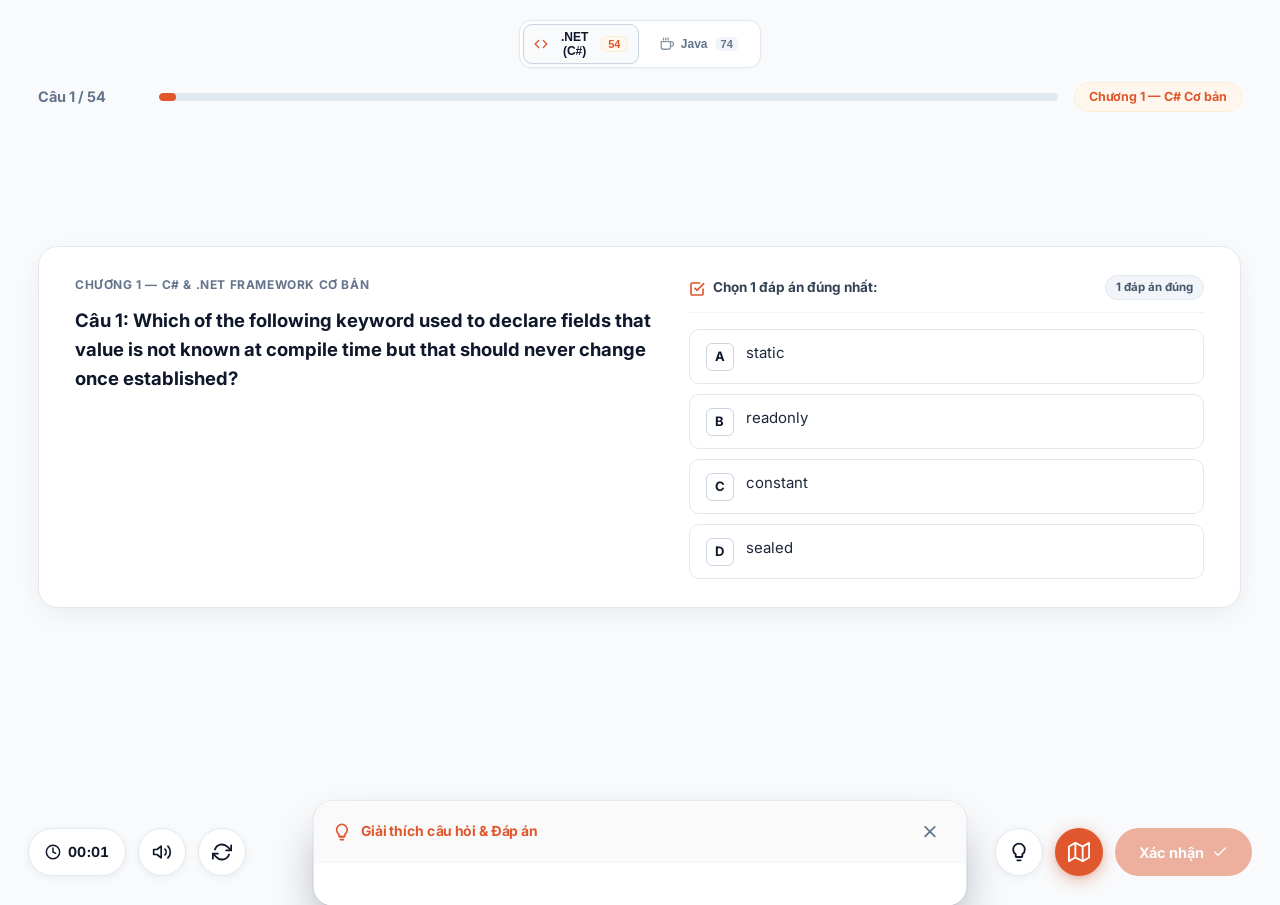
==== commit adc429c3: "fix: clamp hint modal within viewport bounds, add flex scroll and padding to prevent corner clipping" ====
--- a/test.html
+++ b/test.html
@@ -877,8 +877,11 @@
       right: calc(100% + 14px);
       bottom: 0;
       width: 340px;
-      max-height: 420px;
-      overflow: hidden;
+      max-width: calc(100vw - 440px);
+      max-height: min(420px, calc(100vh - 120px));
+      overflow-y: auto;
+      overflow-x: hidden;
+      overscroll-behavior: contain;
       background: #FFFFFF;
       border: 1px solid #E2E8F0;
       border-radius: 16px;
@@ -1682,14 +1685,17 @@
 
   
     /* ==========================================================================
-       Explanation Modal (Clean Theory & Analysis Popup)
+       Explanation Modal (Clean Theory & Analysis Popup - Fully Responsive)
        ========================================================================== */
     .explanation-modal-overlay {
       position: fixed;
+      inset: 0;
       top: 0;
       left: 0;
-      width: 100vw;
-      height: 100vh;
+      right: 0;
+      bottom: 0;
+      width: 100%;
+      height: 100%;
       height: 100dvh;
       min-height: 100vh;
       min-height: 100dvh;
@@ -1700,6 +1706,10 @@
       display: flex;
       align-items: center;
       justify-content: center;
+      padding: 20px;
+      box-sizing: border-box;
+      overflow-y: auto;
+      overscroll-behavior: contain;
       opacity: 0;
       pointer-events: none;
       transition: opacity 0.2s cubic-bezier(0.16, 1, 0.3, 1);
@@ -1711,12 +1721,16 @@
     .explanation-modal-card {
       background: #FFFFFF;
       border-radius: 20px;
-      box-shadow: 0 25px 50px -12px rgba(15, 23, 42, 0.35), 0 0 0 1px rgba(0, 0, 0, 0.05);
+      box-shadow: 0 25px 50px -12px rgba(15, 23, 42, 0.45), 0 0 0 1px rgba(0, 0, 0, 0.08);
       display: flex;
       flex-direction: column;
-      width: min(720px, 94vw);
-      max-height: min(85vh, 720px);
+      width: 100%;
+      max-width: 680px;
+      max-height: calc(100dvh - 40px);
+      max-height: calc(100vh - 40px);
       overflow: hidden;
+      box-sizing: border-box;
+      margin: auto;
       transform: scale(0.96) translateY(8px);
       transition: transform 0.22s cubic-bezier(0.16, 1, 0.3, 1);
     }
@@ -1739,18 +1753,22 @@
       color: #E0562D;
       font-weight: 700;
       font-size: 14.5px;
+      overflow: hidden;
+      text-overflow: ellipsis;
+      white-space: nowrap;
     }
     .explanation-modal-close {
       background: transparent;
       border: none;
       cursor: pointer;
       color: #64748B;
-      width: 34px;
-      height: 34px;
+      width: 36px;
+      height: 36px;
       border-radius: 50%;
       display: flex;
       align-items: center;
       justify-content: center;
+      flex-shrink: 0;
       transition: all 0.15s ease;
     }
     .explanation-modal-close:hover {
@@ -1758,7 +1776,11 @@
       color: #0F172A;
     }
     .explanation-modal-body {
+      flex: 1 1 auto;
+      min-height: 0;
       overflow-y: auto;
+      overflow-x: hidden;
+      overscroll-behavior: contain;
       padding: 22px;
       display: flex;
       flex-direction: column;
@@ -1767,6 +1789,20 @@
       color: #0F172A;
       font-size: 14px;
       line-height: 1.65;
+      box-sizing: border-box;
+    }
+    .explanation-modal-body::-webkit-scrollbar {
+      width: 6px;
+    }
+    .explanation-modal-body::-webkit-scrollbar-track {
+      background: transparent;
+    }
+    .explanation-modal-body::-webkit-scrollbar-thumb {
+      background: #CBD5E1;
+      border-radius: 9999px;
+    }
+    .explanation-modal-body::-webkit-scrollbar-thumb:hover {
+      background: #94A3B8;
     }
     .explanation-chapter-tag {
       display: inline-block;
@@ -1779,7 +1815,6 @@
       border: 1px solid #FFEDD5;
       padding: 2px 10px;
       border-radius: 6px;
-      margin-bottom: 8px;
     }
     .explanation-question-title {
       font-size: 15px;
@@ -1787,6 +1822,8 @@
       color: #0F172A;
       line-height: 1.5;
       margin: 0;
+      word-break: break-word;
+      overflow-wrap: break-word;
     }
     .explanation-correct-box {
       background: #F0FDF4;
@@ -1815,6 +1852,7 @@
       font-size: 14px;
       font-weight: 600;
       color: #166534;
+      word-break: break-word;
     }
     .explanation-correct-badge {
       display: inline-flex;
@@ -1852,6 +1890,8 @@
       line-height: 1.7;
       color: #1E293B;
       white-space: pre-wrap;
+      word-break: break-word;
+      overflow-wrap: break-word;
     }
     .explanation-proof-accordion {
       border: 1px solid #E2E8F0;
@@ -1884,7 +1924,7 @@
     .explanation-proof-img {
       max-width: 100%;
       height: auto;
-      max-height: 260px;
+      max-height: min(340px, 40vh);
       object-fit: contain;
       border-radius: 6px;
     }
@@ -1953,6 +1993,18 @@
       border-color: #FFEDD5;
     }
 
+  @media (max-width: 640px) {
+      .explanation-modal-overlay {
+        padding: 10px;
+      }
+      .explanation-modal-card {
+        max-height: calc(100dvh - 20px);
+        border-radius: 16px;
+      }
+      .explanation-modal-body {
+        padding: 16px;
+      }
+    }
   </style>
 </head>
 <body>
@@ -7453,16 +7505,21 @@
         const popRect = mapPopover.getBoundingClientRect();
         const previewHeight = previewCard.offsetHeight || 220;
 
-        // Distance from bottom of mapPopover to the cell's center
-        const cellCenterFromPopBottom = popRect.bottom - (cellRect.top + cellRect.height / 2);
-        let bottomOffset = cellCenterFromPopBottom - (previewHeight / 2);
-
-        // Clamp so it never extends below popover bottom (0px) or above popover top
-        const minBottom = 0;
-        const maxBottom = Math.max(0, popRect.height - previewHeight);
-        bottomOffset = Math.max(minBottom, Math.min(maxBottom, bottomOffset));
-
-        previewCard.style.bottom = `${bottomOffset}px`;
+        // If screen to the left is tight (< 360px), dock preview safely
+        if (popRect.left < 360) {
+          previewCard.style.right = 'auto';
+          previewCard.style.left = '14px';
+          previewCard.style.bottom = '14px';
+        } else {
+          previewCard.style.right = 'calc(100% + 14px)';
+          previewCard.style.left = 'auto';
+          const cellCenterFromPopBottom = popRect.bottom - (cellRect.top + cellRect.height / 2);
+          let bottomOffset = cellCenterFromPopBottom - (previewHeight / 2);
+          const minBottom = 0;
+          const maxBottom = Math.max(0, popRect.height - previewHeight);
+          bottomOffset = Math.max(minBottom, Math.min(maxBottom, bottomOffset));
+          previewCard.style.bottom = `${bottomOffset}px`;
+        }
         previewCard.classList.add('is-visible');
       });
 
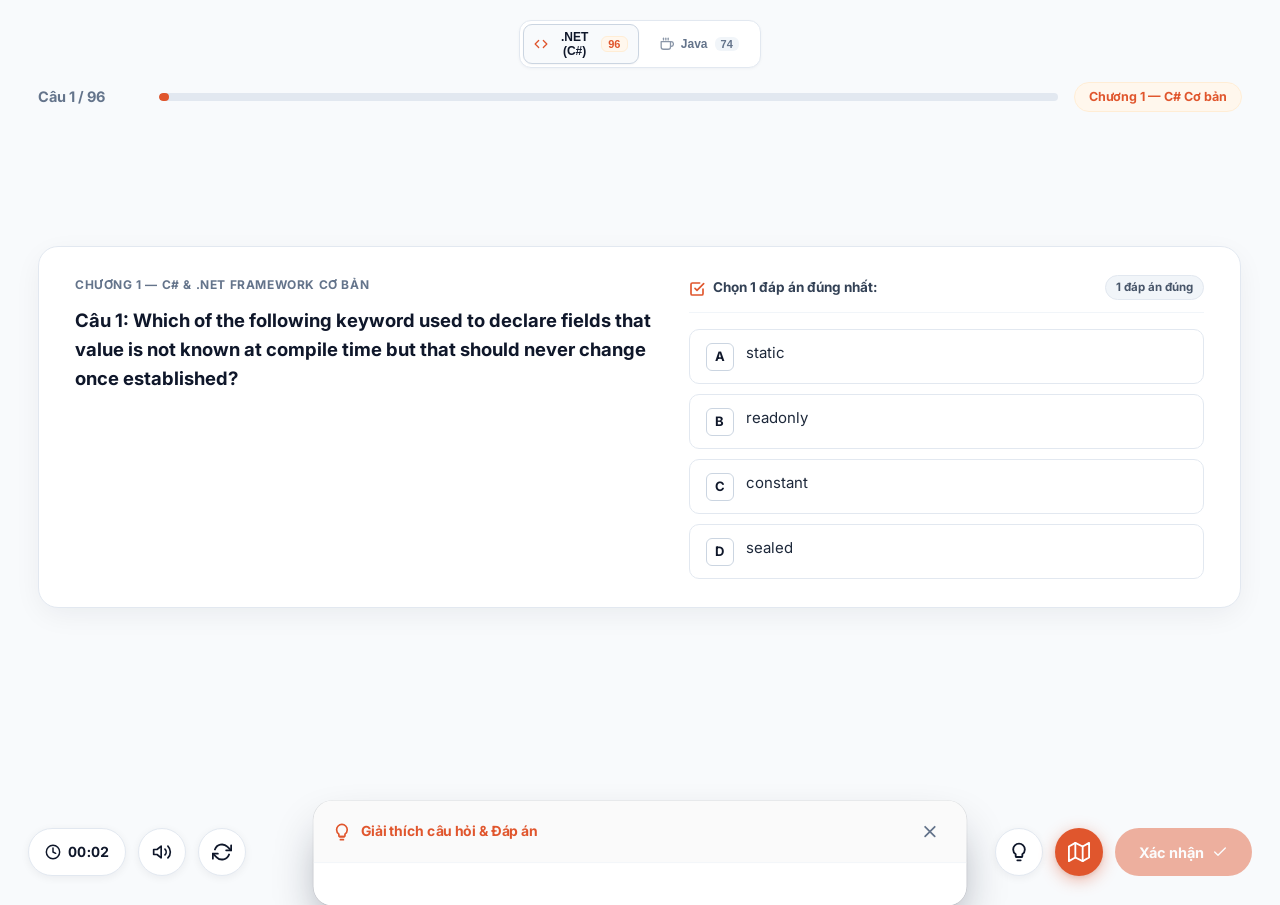
==== commit 7df5f184: "feat: extract and merge 42 new verified .NET questions from docs/DOTNET, group 96 questions sequenti" ====
--- a/test.html
+++ b/test.html
@@ -2019,7 +2019,7 @@
           <polyline points="8 6 2 12 8 18"></polyline>
         </svg>
         <span>.NET (C#)</span>
-        <span class="subject-count-badge">54</span>
+        <span class="subject-count-badge">96</span>
       </button>
       <button type="button" class="subject-pill-btn" id="btn-subject-java" data-subject="java" role="tab" aria-selected="false" title="Luyện thi Java">
         <svg width="14" height="14" viewBox="0 0 24 24" fill="none" stroke="currentColor" stroke-width="2.2" stroke-linecap="round" stroke-linejoin="round" aria-hidden="true">
@@ -4984,441 +4984,849 @@
     "proofImage": "images/proofs_net/net_proof_57.png"
   },
   {
+    "chapter": "Chương 1 — C# & .NET Framework Cơ bản",
+    "chapterTag": "Chương 1 — C# Cơ bản",
+    "title": "Câu 15: What will be the correct statement about memory allocation in the following C# code?",
+    "prompt": "Chọn một phương án đúng nhất:",
+    "code": "class Program {\n    struct book {\n        private string name;\n        private int pages;\n        private double price;\n    }\n    static void Main(string[] args) {\n        book b = new book();\n        System.Console.ReadKey();\n    }\n}",
+    "image": null,
+    "isMultiple": false,
+    "options": [
+      {
+        "label": "A",
+        "text": "Struct book will be allocated on stack"
+      },
+      {
+        "label": "B",
+        "text": "Struct book will be allocated on heap"
+      },
+      {
+        "label": "C",
+        "text": "Struct members cannot have private access modifiers"
+      },
+      {
+        "label": "D",
+        "text": "Compile error because struct must have public members"
+      }
+    ],
+    "correctAnswers": [
+      "A"
+    ],
+    "explanation": "Trong C#, struct là kiểu giá trị (Value Type). Biến cục bộ b của kiểu struct được khai báo bên trong phương thức Main sẽ được phân bổ trực tiếp trên vùng nhớ Stack.",
+    "proofImage": "images/proofs_net/net_proof_b2_06.png",
     "id": 15,
-    "originalId": 15,
-    "chapter": "Chương 2 — Lập trình Hướng đối tượng C#",
-    "chapterTag": "Chương 2 — OOP C#",
-    "title": "Câu 15: Which procedure among the following should be used to implement a 'Has a' or a 'Kind of' relationship between two entities?",
-    "prompt": "Chọn một phương án đúng nhất:",
-    "code": null,
-    "image": null,
-    "isMultiple": false,
-    "options": [
-      {
-        "label": "A",
+    "originalId": 15
+  },
+  {
+    "chapter": "Chương 1 — C# & .NET Framework Cơ bản",
+    "chapterTag": "Chương 1 — C# Cơ bản",
+    "title": "Câu 16: What will be the output of the following C# code?",
+    "prompt": "Chọn một phương án đúng nhất:",
+    "code": "using System;\nnamespace Exam {\n    class Program {\n        enum per { a, b, c }\n        static void Main(string[] args) {\n            per.a = 10;\n            Console.WriteLine(per.b);\n        }\n    }\n}",
+    "image": null,
+    "isMultiple": false,
+    "options": [
+      {
+        "label": "A",
+        "text": "1"
+      },
+      {
+        "label": "B",
+        "text": "0"
+      },
+      {
+        "label": "C",
+        "text": "Compile Error"
+      },
+      {
+        "label": "D",
+        "text": "Runtime Error"
+      }
+    ],
+    "correctAnswers": [
+      "C"
+    ],
+    "explanation": "Các phần tử của enum là các hằng số tĩnh chỉ đọc (constant values) được định nghĩa lúc biên dịch. Dòng code per.a = 10; cố gắng gán lại giá trị cho thành viên enum lúc runtime nên sẽ gây lỗi biên dịch (Compile Error: The left-hand side of an assignment must be a variable, property or indexer).",
+    "proofImage": "images/proofs_net/net_proof_b2_07.png",
+    "id": 16,
+    "originalId": 16
+  },
+  {
+    "chapter": "Chương 1 — C# & .NET Framework Cơ bản",
+    "chapterTag": "Chương 1 — C# Cơ bản",
+    "title": "Câu 17: What will be the output of the following C# code snippet?",
+    "prompt": "Chọn một phương án đúng nhất:",
+    "code": "static void Main(string[] args) {\n    int a = 5, b = 10;\n    if (Convert.ToBoolean(Convert.ToInt32(++a)) && Convert.ToBoolean(Convert.ToInt32(++b))) {\n        System.Console.WriteLine(a + \"\\n\" + b);\n    } else {\n        System.Console.WriteLine(\"C#\");\n    }\n}",
+    "image": null,
+    "isMultiple": false,
+    "options": [
+      {
+        "label": "A",
+        "text": "6 10"
+      },
+      {
+        "label": "B",
+        "text": "6 11"
+      },
+      {
+        "label": "C",
+        "text": "5 10"
+      },
+      {
+        "label": "D",
+        "text": "C#"
+      }
+    ],
+    "correctAnswers": [
+      "B"
+    ],
+    "explanation": "Toán tử tiền tố ++a tăng a từ 5 lên 6, chuyển sang số nguyên 6 và boolean là true. Vì là toán tử &&, biểu thức bên phải được tiếp tục thực thi: ++b tăng b từ 10 lên 11 và boolean là true. Cả hai vế đều true nên câu lệnh WriteLine(a + '\\n' + b) thực thi, in ra 6 và 11.",
+    "proofImage": "images/proofs_net/net_proof_b2_18.png",
+    "id": 17,
+    "originalId": 17
+  },
+  {
+    "chapter": "Chương 1 — C# & .NET Framework Cơ bản",
+    "chapterTag": "Chương 1 — C# Cơ bản",
+    "title": "Câu 18: Which conversion statement about Convert.ToInt32() and Int32.Parse() is true?",
+    "prompt": "Chọn một phương án đúng nhất:",
+    "code": "1) Int32.Parse() is only used for strings and throws an exception for null string.\n2) Convert.ToInt32() is used for various data types and returns '0' for null string.",
+    "image": null,
+    "isMultiple": false,
+    "options": [
+      {
+        "label": "A",
+        "text": "None of the mentioned"
+      },
+      {
+        "label": "B",
+        "text": "Only 1 is true"
+      },
+      {
+        "label": "C",
+        "text": "Only 2 is true"
+      },
+      {
+        "label": "D",
+        "text": "Both 1 & 2 are true"
+      }
+    ],
+    "correctAnswers": [
+      "D"
+    ],
+    "explanation": "Int32.Parse(s) chỉ nhận đầu vào là chuỗi và sẽ ném ra ngoại lệ ArgumentNullException nếu s == null. Trong khi đó, Convert.ToInt32(s) xử lý an toàn giá trị null bằng cách trả về số 0. Do đó cả hai nhận định đều chính xác.",
+    "proofImage": "images/proofs_net/net_proof_b2_23.png",
+    "id": 18,
+    "originalId": 18
+  },
+  {
+    "chapter": "Chương 1 — C# & .NET Framework Cơ bản",
+    "chapterTag": "Chương 1 — C# Cơ bản",
+    "title": "Câu 19: Which method in Console enables reading individual inputs directly from the keyboard in a non line-by-line basis?",
+    "prompt": "Chọn một phương án đúng nhất:",
+    "code": null,
+    "image": null,
+    "isMultiple": false,
+    "options": [
+      {
+        "label": "A",
+        "text": "ReadKey()"
+      },
+      {
+        "label": "B",
         "text": "All of the mentioned"
       },
       {
-        "label": "B",
-        "text": "Polymorphism"
-      },
-      {
-        "label": "C",
-        "text": "Templates"
-      },
-      {
-        "label": "D",
-        "text": "Inheritance"
-      }
-    ],
-    "correctAnswers": [
-      "D"
-    ],
-    "explanation": "Trong lập trình hướng đối tượng (OOP), quan hệ 'Is-a' hoặc 'Kind of' (một dạng của) giữa hai thực thể/lớp được hiện thực hóa thông qua cơ chế Kế thừa (Inheritance). Lớp dẫn xuất kế thừa từ lớp cơ sở.",
-    "proofImage": "images/proofs_net/net_proof_01.png"
-  },
-  {
-    "id": 16,
-    "originalId": 16,
-    "chapter": "Chương 2 — Lập trình Hướng đối tượng C#",
-    "chapterTag": "Chương 2 — OOP C#",
-    "title": "Câu 16: Choose the correct alternative that utilizes the indexed property such that a group named class has indexed property which stores or retrieves value to/from an array of numbers?",
-    "prompt": "Chọn một phương án đúng nhất:",
-    "code": null,
-    "image": null,
-    "isMultiple": false,
-    "options": [
-      {
-        "label": "A",
-        "text": "group g = group(); g[3] = 34; Console.WriteLine(g[3]);"
-      },
-      {
-        "label": "B",
-        "text": "group[3] = 34; Console.WriteLine(group[3]);"
-      },
-      {
-        "label": "C",
-        "text": "group g = new group(); Console.WriteLine(g[3]);"
-      },
-      {
-        "label": "D",
-        "text": "Console.WriteLine(group[3]);"
+        "label": "C",
+        "text": "Read()"
+      },
+      {
+        "label": "D",
+        "ReadLine": "ReadLine()"
+      }
+    ],
+    "correctAnswers": [
+      "A"
+    ],
+    "explanation": "Console.ReadKey() thu nhận ngay phím vừa được bấm từ bàn phím mà không cần người dùng phải bấm phím Enter. Trong khi đó, Console.ReadLine() bắt buộc phải đợi nhấn Enter để lấy cả dòng.",
+    "proofImage": "images/proofs_net/net_proof_b2_24.png",
+    "id": 19,
+    "originalId": 19
+  },
+  {
+    "chapter": "Chương 1 — C# & .NET Framework Cơ bản",
+    "chapterTag": "Chương 1 — C# Cơ bản",
+    "title": "Câu 20: You are developing an application that will be run from the command line. Which of the following methods would you use to output text to the command line?",
+    "prompt": "Chọn một phương án đúng nhất:",
+    "code": null,
+    "image": null,
+    "isMultiple": false,
+    "options": [
+      {
+        "label": "A",
+        "text": "File.Read"
+      },
+      {
+        "label": "B",
+        "text": "Console.Read"
+      },
+      {
+        "label": "C",
+        "text": "Console.Write"
+      },
+      {
+        "label": "D",
+        "text": "File.Write"
       }
     ],
     "correctAnswers": [
       "C"
     ],
-    "explanation": "Trong C#, Indexer (chỉ mục) là thành phần thể hiện (instance member), không thể là `static`. Do đó muốn truy xuất indexer `[3]` thì bắt buộc phải khởi tạo đối tượng trước qua `new group()`, sau đó truy cập thông qua biến thể hiện: `group g = new group(); Console.WriteLine(g[3]);`.",
-    "proofImage": "images/proofs_net/net_proof_06.png"
-  },
-  {
-    "id": 17,
-    "originalId": 17,
-    "chapter": "Chương 2 — Lập trình Hướng đối tượng C#",
-    "chapterTag": "Chương 2 — OOP C#",
-    "title": "Câu 17: You are creating a class named Sphere that inherits from Shape. Shape has an abstract method Area(). How should you define Area() in Sphere?",
-    "prompt": "Chọn một phương án đúng nhất:",
-    "code": null,
-    "image": null,
-    "isMultiple": false,
-    "options": [
-      {
-        "label": "A",
-        "text": "class Sphere : Shape { public override void Area() { /* additional code */ } }"
-      },
-      {
-        "label": "B",
-        "text": "class Sphere : Shape { public new void Area() { /* additional code */ } }"
-      },
-      {
-        "label": "C",
-        "text": "class Sphere : Shape { public virtual void Area() { /* additional code */ } }"
+    "explanation": "Để xuất dữ liệu ra cửa sổ console (dòng lệnh) trong C#, ta sử dụng phương thức Console.Write() (không xuống dòng) hoặc Console.WriteLine() (có xuống dòng).",
+    "proofImage": "images/proofs_net/net_proof_b2_25.png",
+    "id": 20,
+    "originalId": 20
+  },
+  {
+    "chapter": "Chương 1 — C# & .NET Framework Cơ bản",
+    "chapterTag": "Chương 1 — C# Cơ bản",
+    "title": "Câu 21: You are developing a Windows-based application. You add the following appSettings in app.config:\n<configuration>\n  <appSettings>\n    <add key='LogFile' value='c:\\logs\\App.log' />\n  </appSettings>\n</configuration>\nWhat code should you use to access this setting in your program?",
+    "prompt": "Chọn một phương án đúng nhất:",
+    "code": null,
+    "image": null,
+    "isMultiple": false,
+    "options": [
+      {
+        "label": "A",
+        "text": "ConfigurationManager.AppSettings[\"LogFile\"]"
+      },
+      {
+        "label": "B",
+        "text": "WebConfigurationManager.AppSettings[\"LogFile\"]"
+      },
+      {
+        "label": "C",
+        "text": "AppSettings.ConfigurationManager[\"LogFile\"]"
+      },
+      {
+        "label": "D",
+        "text": "ConfigurationSettings.AppSettings[\"LogFile\"]"
       }
     ],
     "correctAnswers": [
       "A"
     ],
-    "explanation": "Khi một lớp con dẫn xuất từ một lớp trừu tượng (abstract class) có phương thức abstract, lớp con bắt buộc phải ghi đè và cài đặt phương thức đó bằng từ khóa `override`.",
-    "proofImage": "images/proofs_net/net_proof_14.png"
-  },
-  {
-    "id": 18,
-    "originalId": 18,
-    "chapter": "Chương 2 — Lập trình Hướng đối tượng C#",
-    "chapterTag": "Chương 2 — OOP C#",
-    "title": "Câu 18: Which of the following cannot be used to declare class member as a virtual?",
-    "prompt": "Chọn một phương án đúng nhất:",
-    "code": null,
-    "image": null,
-    "isMultiple": false,
-    "options": [
-      {
-        "label": "A",
-        "text": "Fields"
-      },
-      {
-        "label": "B",
-        "text": "Methods"
-      },
-      {
-        "label": "C",
-        "text": "Properties"
-      },
-      {
-        "label": "D",
-        "text": "Events"
+    "explanation": "Trong .NET Framework, lớp System.Configuration.ConfigurationManager với thuộc tính AppSettings[\"key\"] là cách tiếp cận chuẩn để đọc các giá trị cấu hình từ phần <appSettings> trong file app.config.",
+    "proofImage": "images/proofs_net/net_proof_b2_29.png",
+    "id": 21,
+    "originalId": 21
+  },
+  {
+    "chapter": "Chương 1 — C# & .NET Framework Cơ bản",
+    "chapterTag": "Chương 1 — C# Cơ bản",
+    "title": "Câu 22: You are developing a Windows-based application that will be deployed by several customers. Customers need to be able to configure application settings such as database location without recompiling. Where should you store these settings in your application?",
+    "prompt": "Chọn một phương án đúng nhất:",
+    "code": null,
+    "image": null,
+    "isMultiple": false,
+    "options": [
+      {
+        "label": "A",
+        "text": "Store the settings in an application configuration file (app.config)"
+      },
+      {
+        "label": "B",
+        "text": "Store the settings in a web configuration file (web.config)"
+      },
+      {
+        "label": "C",
+        "text": "Store the settings in an assembly resource file"
+      },
+      {
+        "label": "D",
+        "text": "Store the settings in an external text file hardcoded in bin"
       }
     ],
     "correctAnswers": [
       "A"
     ],
-    "explanation": "Trong C#, từ khóa `virtual` chỉ có thể áp dụng cho các thành phần hành vi như phương thức (Methods), thuộc tính (Properties), sự kiện (Events), và chỉ mục (Indexers). Các trường dữ liệu (Fields) tuyệt đối không thể khai báo là `virtual`.",
-    "proofImage": "images/proofs_net/net_proof_19.png"
-  },
-  {
-    "id": 19,
-    "originalId": 19,
-    "chapter": "Chương 2 — Lập trình Hướng đối tượng C#",
-    "chapterTag": "Chương 2 — OOP C#",
-    "title": "Câu 19: In C# generics, what is the valid order of type parameter constraints for a generic class?",
-    "prompt": "Chọn một phương án đúng nhất:",
-    "code": "public class ClassExam<T> where T : ... {\n    // Code here\n}",
-    "image": null,
-    "isMultiple": false,
-    "options": [
-      {
-        "label": "A",
-        "text": "Iface, class, new()"
-      },
-      {
-        "label": "B",
-        "text": "new(), class, Iface"
-      },
-      {
-        "label": "C",
-        "text": "class, Iface, new()"
-      },
-      {
-        "label": "D",
-        "text": "class, Iface"
-      }
-    ],
-    "correctAnswers": [
-      "C"
-    ],
-    "explanation": "Thứ tự ràng buộc kiểu (type constraints) trong C# bắt buộc: Ràng buộc cơ sở/tham chiếu (`class` hoặc `struct`) phải đứng đầu tiên -> tiếp theo là các Interface (`Iface`) -> và ràng buộc constructor không tham số `new()` luôn phải đứng CUỐI CÙNG.",
-    "proofImage": "images/proofs_net/net_proof_22.png"
-  },
-  {
-    "id": 20,
-    "originalId": 20,
-    "chapter": "Chương 2 — Lập trình Hướng đối tượng C#",
-    "chapterTag": "Chương 2 — OOP C#",
-    "title": "Câu 20: The process of defining two or more methods within the same class that have same name but different parameters list?",
-    "prompt": "Chọn một phương án đúng nhất:",
-    "code": null,
-    "image": null,
-    "isMultiple": false,
-    "options": [
-      {
-        "label": "A",
-        "text": "None of the mentioned"
-      },
-      {
-        "label": "B",
-        "text": "Method overriding"
-      },
-      {
-        "label": "C",
-        "text": "Encapsulation"
-      },
-      {
-        "label": "D",
-        "text": "Method overloading"
-      }
-    ],
-    "correctAnswers": [
-      "D"
-    ],
-    "explanation": "Quá trình định nghĩa nhiều phương thức trong cùng một lớp có cùng tên nhưng khác nhau về danh sách tham số (số lượng, kiểu dữ liệu, thứ tự) được gọi là Nạp chồng phương thức (Method overloading).",
-    "proofImage": "images/proofs_net/net_proof_24.png"
-  },
-  {
-    "id": 21,
-    "originalId": 21,
-    "chapter": "Chương 2 — Lập trình Hướng đối tượng C#",
-    "chapterTag": "Chương 2 — OOP C#",
-    "title": "Câu 21: In an inheritance chain through which of the following, the base class and its components are accessible to the derived class?",
-    "prompt": "Chọn một phương án đúng nhất:",
-    "code": null,
-    "image": null,
-    "isMultiple": false,
-    "options": [
-      {
-        "label": "A",
-        "text": "Scope resolution operator (:)"
-      },
-      {
-        "label": "B",
-        "text": "Dot operator (.)"
-      },
-      {
-        "label": "C",
-        "text": "All of the mentioned"
-      },
-      {
-        "label": "D",
-        "text": "Class visibility modifiers (public, private, protected etc.)"
-      }
-    ],
-    "correctAnswers": [
-      "D"
-    ],
-    "explanation": "Trong chuỗi kế thừa, các thành phần của lớp cơ sở có cho phép lớp con truy cập hay không được kiểm soát bởi các bộ chỉ định khả năng hiển thị (Class visibility modifiers), đặc biệt là `public` và `protected`.",
-    "proofImage": "images/proofs_net/net_proof_26.png"
-  },
-  {
+    "explanation": "Đối với ứng dụng Windows Desktop/Console, file app.config (khi build ra AppName.exe.config) là nơi chuẩn của .NET để lưu các chuỗi kết nối và thiết lập mà người dùng có thể chỉnh sửa trực tiếp dạng XML mà không cần biên dịch lại code.",
+    "proofImage": "images/proofs_net/net_proof_b2_32.png",
     "id": 22,
-    "originalId": 22,
-    "chapter": "Chương 2 — Lập trình Hướng đối tượng C#",
-    "chapterTag": "Chương 2 — OOP C#",
-    "title": "Câu 22: Which among the following is the correct statement: Constructors are used to?",
-    "prompt": "Chọn một phương án đúng nhất:",
-    "code": null,
-    "image": null,
-    "isMultiple": false,
-    "options": [
-      {
-        "label": "A",
-        "text": "none of the mentioned"
-      },
-      {
-        "label": "B",
-        "text": "construct the data members"
-      },
-      {
-        "label": "C",
-        "text": "initialize the objects"
-      }
-    ],
-    "correctAnswers": [
-      "C"
-    ],
-    "explanation": "Mục đích chính của hàm tạo (Constructors) là khởi tạo đối tượng (initialize the objects) và thiết lập trạng thái ban đầu cho các trường dữ liệu của đối tượng khi được cấp phát bộ nhớ.",
-    "proofImage": "images/proofs_net/net_proof_29.png"
-  },
-  {
+    "originalId": 22
+  },
+  {
+    "chapter": "Chương 1 — C# & .NET Framework Cơ bản",
+    "chapterTag": "Chương 1 — C# Cơ bản",
+    "title": "Câu 23: Choose the effective differences between Boxing and Unboxing in C#:",
+    "prompt": "Chọn một phương án đúng nhất:",
+    "code": null,
+    "image": null,
+    "isMultiple": false,
+    "options": [
+      {
+        "label": "A",
+        "text": "Boxing is the process of converting a value type to the reference type (object), and Unboxing is the process of converting a reference type to a value type."
+      },
+      {
+        "label": "B",
+        "text": "In Boxing we need explicit conversion and in Unboxing we need implicit conversion"
+      },
+      {
+        "label": "C",
+        "text": "Both Boxing and Unboxing require implicit conversion"
+      },
+      {
+        "label": "D",
+        "text": "Boxing converts reference type to value type and Unboxing converts value type to reference type"
+      }
+    ],
+    "correctAnswers": [
+      "A"
+    ],
+    "explanation": "Boxing là quá trình chuyển đổi ngầm định (implicit) từ một kiểu giá trị (Value Type) sang kiểu tham chiếu (object). Unboxing là quá trình trích xuất tường minh (explicit cast) từ kiểu tham chiếu về lại kiểu giá trị ban đầu.",
+    "proofImage": "images/proofs_net/net_proof_b2_33.png",
     "id": 23,
-    "originalId": 23,
-    "chapter": "Chương 2 — Lập trình Hướng đối tượng C#",
-    "chapterTag": "Chương 2 — OOP C#",
-    "title": "Câu 23: What will be the output of the following C# code?",
-    "prompt": "Chọn một phương án đúng nhất:",
-    "code": "class maths {\n    int i;\n    public maths(int x) {\n        i = x;\n        System.Console.WriteLine(\"hello\");\n    }\n}\nclass maths1 : maths {\n    public maths1(int x) : base(x) {\n        System.Console.WriteLine(\"bye\");\n    }\n}\nclass Program {\n    static void Main(string[] args) {\n        maths1 m = new maths1(12);\n        System.Console.ReadKey();\n    }\n}",
-    "image": null,
-    "isMultiple": false,
-    "options": [
-      {
-        "label": "A",
-        "text": "hello bye"
-      },
-      {
-        "label": "B",
-        "text": "12 hello"
-      },
-      {
-        "label": "C",
+    "originalId": 23
+  },
+  {
+    "chapter": "Chương 1 — C# & .NET Framework Cơ bản",
+    "chapterTag": "Chương 1 — C# Cơ bản",
+    "title": "Câu 24: What will be the output of the following C# code calculating recursive factorial?",
+    "prompt": "Chọn một phương án đúng nhất:",
+    "code": "class maths {\n    public int fact(int n) {\n        int result;\n        if (n == 1) return 1;\n        result = fact(n - 1) * n;\n        return result;\n    }\n}\nclass Output {\n    static void Main(string[] args) {\n        maths obj = new maths();\n        System.Console.WriteLine(obj.fact(4));\n    }\n}",
+    "image": null,
+    "isMultiple": false,
+    "options": [
+      {
+        "label": "A",
+        "text": "24"
+      },
+      {
+        "label": "B",
+        "text": "12"
+      },
+      {
+        "label": "C",
+        "text": "6"
+      },
+      {
+        "label": "D",
+        "text": "4"
+      }
+    ],
+    "correctAnswers": [
+      "A"
+    ],
+    "explanation": "Hàm đệ quy fact(4) tính giai thừa: fact(4) = fact(3) * 4 = fact(2) * 3 * 4 = fact(1) * 2 * 3 * 4 = 1 * 2 * 3 * 4 = 24.",
+    "proofImage": "images/proofs_net/net_proof_b2_42.png",
+    "id": 24,
+    "originalId": 24
+  },
+  {
+    "chapter": "Chương 1 — C# & .NET Framework Cơ bản",
+    "chapterTag": "Chương 1 — C# Cơ bản",
+    "title": "Câu 25: What will be the output of the following C# code comparing string objects?",
+    "prompt": "Chọn một phương án đúng nhất:",
+    "code": "static void Main(string[] args) {\n    string obj = \"hello\";\n    string obj1 = \"world\";\n    string obj2 = obj;\n    System.Console.WriteLine(obj.Equals(obj2) + \" \" + obj2.CompareTo(obj));\n}",
+    "image": null,
+    "isMultiple": false,
+    "options": [
+      {
+        "label": "A",
+        "text": "True 0"
+      },
+      {
+        "label": "B",
+        "text": "True True"
+      },
+      {
+        "label": "C",
+        "text": "False 1"
+      },
+      {
+        "label": "D",
+        "text": "False False"
+      }
+    ],
+    "correctAnswers": [
+      "A"
+    ],
+    "explanation": "obj2 tham chiếu đến cùng đối tượng chuỗi với obj. Phương thức Equals() so sánh nội dung hai chuỗi và trả về True. Phương thức CompareTo() so sánh thứ tự bảng chữ cái: khi hai chuỗi bằng nhau, nó trả về số nguyên 0. Kết quả in ra là True 0.",
+    "proofImage": "images/proofs_net/net_proof_b2_53.png",
+    "id": 25,
+    "originalId": 25
+  },
+  {
+    "chapter": "Chương 1 — C# & .NET Framework Cơ bản",
+    "chapterTag": "Chương 1 — C# Cơ bản",
+    "title": "Câu 26: What will be the output of the following C# code snippet converting char array to string?",
+    "prompt": "Chọn một phương án đúng nhất:",
+    "code": "class Program {\n    static void Main(string[] args) {\n        char[] chars = { 'a', 'b', 'c' };\n        string s = new string(chars);\n        Console.WriteLine(s);\n    }\n}",
+    "image": null,
+    "isMultiple": false,
+    "options": [
+      {
+        "label": "A",
+        "text": "abc"
+      },
+      {
+        "label": "B",
+        "text": "a b c"
+      },
+      {
+        "label": "C",
+        "text": "System.Char[]"
+      },
+      {
+        "label": "D",
         "text": "Compile Error"
-      },
-      {
-        "label": "D",
-        "text": "bye 12"
       }
     ],
     "correctAnswers": [
       "A"
     ],
-    "explanation": "Khi khởi tạo đối tượng `new maths1(12)`, constructor của lớp dẫn xuất gọi constructor của lớp cha thông qua `: base(x)`. Constructor của `maths` chạy trước in ra 'hello', sau đó phần thân của `maths1` chạy in ra 'bye'. Kết quả là 'hello bye'.",
-    "proofImage": "images/proofs_net/net_proof_30.png"
-  },
-  {
-    "id": 24,
-    "originalId": 24,
-    "chapter": "Chương 2 — Lập trình Hướng đối tượng C#",
-    "chapterTag": "Chương 2 — OOP C#",
-    "title": "Câu 24: What will be the output of the following C# code?",
-    "prompt": "Chọn một phương án đúng nhất:",
-    "code": "public abstract class A {\n    public int i = 7;\n    public abstract void display();\n}\nclass B : A {\n    public int j;\n    public override void display() {\n        Console.WriteLine(\"{0}, {1}\", i, j);\n    }\n}\nclass Program {\n    static void Main(string[] args) {\n        B obj = new B();\n        A obj1 = new B();\n        obj.j = 1;\n        obj1.i = 8;\n        obj.display();\n        Console.ReadKey();\n    }\n}",
-    "image": null,
-    "isMultiple": false,
-    "options": [
-      {
-        "label": "A",
-        "text": "0, 8"
-      },
-      {
-        "label": "B",
-        "text": "7, 1"
-      },
-      {
-        "label": "C",
-        "text": "1, 7"
-      },
-      {
-        "label": "D",
-        "text": "1, 8"
-      }
-    ],
-    "correctAnswers": [
-      "B"
-    ],
-    "explanation": "`obj` và `obj1` là 2 thực thể độc lập nhau. Gán `obj.j = 1;` chỉ thay đổi trường `j` của `obj`. Gán `obj1.i = 8;` chỉ thay đổi trường `i` của `obj1`. Do đó khi gọi `obj.display()`, trường `obj.i` vẫn giữ giá trị khởi tạo ban đầu từ lớp cha là 7, và `obj.j` là 1. Kết quả in ra là '7, 1'.",
-    "proofImage": "images/proofs_net/net_proof_36.png"
-  },
-  {
-    "id": 25,
-    "originalId": 25,
-    "chapter": "Chương 2 — Lập trình Hướng đối tượng C#",
-    "chapterTag": "Chương 2 — OOP C#",
-    "title": "Câu 25: What will be the output of the following C# code?",
-    "prompt": "Chọn một phương án đúng nhất:",
-    "code": "class sample {\n    public sample() {\n        System.Console.WriteLine(\"This is base class constructor\");\n    }\n}\npublic class sample1 : sample {\n}\nclass Program {\n    static void Main(string[] args) {\n        sample1 obj = new sample1();\n        System.Console.ReadLine();\n    }\n}",
-    "image": null,
-    "isMultiple": false,
-    "options": [
-      {
-        "label": "A",
-        "text": "Code executes successfully prints nothing"
-      },
-      {
-        "label": "B",
-        "text": "This is base class constructor"
-      },
-      {
-        "label": "C",
-        "text": "None of the mentioned"
-      },
-      {
-        "label": "D",
-        "text": "Compile Error"
-      }
-    ],
-    "correctAnswers": [
-      "B"
-    ],
-    "explanation": "Khi một lớp con không định nghĩa constructor, trình biên dịch C# sẽ tự động sinh ra một constructor mặc định không tham số và tự động gọi constructor không tham số của lớp cơ sở (`base()`). Khi gọi `new sample1()`, constructor của `sample` sẽ chạy và in ra 'This is base class constructor'.",
-    "proofImage": "images/proofs_net/net_proof_41.png"
-  },
-  {
+    "explanation": "Hàm dựng new string(char[]) của lớp System.String khởi tạo một đối tượng chuỗi mới từ mảng các ký tự. Mảng {'a', 'b', 'c'} được chuyển đổi thành chuỗi 'abc'.",
+    "proofImage": "images/proofs_net/net_proof_b2_55.png",
     "id": 26,
-    "originalId": 26,
-    "chapter": "Chương 2 — Lập trình Hướng đối tượng C#",
-    "chapterTag": "Chương 2 — OOP C#",
-    "title": "Câu 26: What will be the output of the following C# code?",
-    "prompt": "Chọn một phương án đúng nhất:",
-    "code": "class Program {\n    static void Func(params int[] arr) {\n        for (int i = 0; i < arr.Length; i++) {\n            arr[i] = arr[i] * 5;\n            Console.Write(arr[i] + \" \");\n        }\n    }\n    static void Main(string[] args) {\n        int[] arr = { 1, 2, 3, 4, 5 };\n        Func(arr);\n    }\n}",
-    "image": null,
-    "isMultiple": false,
-    "options": [
-      {
-        "label": "A",
-        "text": "5 25 125 625 3125"
-      },
-      {
-        "label": "B",
-        "text": "6 12 18 24 30"
-      },
-      {
-        "label": "C",
-        "text": "1 2 3 4 5"
-      },
-      {
-        "label": "D",
-        "text": "5 10 15 20 25"
-      }
-    ],
-    "correctAnswers": [
-      "D"
-    ],
-    "explanation": "Mảng arr gồm các phần tử { 1, 2, 3, 4, 5 }. Trong vòng lặp của hàm Func, từng phần tử được nhân với 5: 1*5=5, 2*5=10, 3*5=15, 4*5=20, 5*5=25 và in ra lần lượt với dấu cách. Kết quả in ra là '5 10 15 20 25'.",
-    "proofImage": "images/proofs_net/net_proof_45.png"
+    "originalId": 26
   },
   {
     "id": 27,
     "originalId": 27,
     "chapter": "Chương 2 — Lập trình Hướng đối tượng C#",
     "chapterTag": "Chương 2 — OOP C#",
-    "title": "Câu 27: Which of the following statements related to constructor is True?",
-    "prompt": "Chọn một phương án đúng nhất:",
-    "code": null,
-    "image": null,
-    "isMultiple": false,
-    "options": [
-      {
-        "label": "A",
-        "text": "An object constructor executes exactly one time, regardless of how many objects of the type are created"
-      },
-      {
-        "label": "B",
-        "text": "A static constructor have an access modifier and can take any parameters"
-      },
-      {
-        "label": "C",
-        "text": "The static constructor executes before any instance-level constructors"
-      }
-    ],
-    "correctAnswers": [
-      "C"
-    ],
-    "explanation": "Hàm tạo tĩnh (static constructor) được gọi tự động để khởi tạo lớp trước khi thể hiện đầu tiên được tạo hoặc bất kỳ thành viên tĩnh nào được tham chiếu. Do đó, static constructor luôn thực thi trước bất kỳ constructor cấp thể hiện (instance-level constructors) nào.",
-    "proofImage": "images/proofs_net/net_proof_49.png"
+    "title": "Câu 27: Which procedure among the following should be used to implement a 'Has a' or a 'Kind of' relationship between two entities?",
+    "prompt": "Chọn một phương án đúng nhất:",
+    "code": null,
+    "image": null,
+    "isMultiple": false,
+    "options": [
+      {
+        "label": "A",
+        "text": "All of the mentioned"
+      },
+      {
+        "label": "B",
+        "text": "Polymorphism"
+      },
+      {
+        "label": "C",
+        "text": "Templates"
+      },
+      {
+        "label": "D",
+        "text": "Inheritance"
+      }
+    ],
+    "correctAnswers": [
+      "D"
+    ],
+    "explanation": "Trong lập trình hướng đối tượng (OOP), quan hệ 'Is-a' hoặc 'Kind of' (một dạng của) giữa hai thực thể/lớp được hiện thực hóa thông qua cơ chế Kế thừa (Inheritance). Lớp dẫn xuất kế thừa từ lớp cơ sở.",
+    "proofImage": "images/proofs_net/net_proof_01.png"
   },
   {
     "id": 28,
     "originalId": 28,
     "chapter": "Chương 2 — Lập trình Hướng đối tượng C#",
     "chapterTag": "Chương 2 — OOP C#",
-    "title": "Câu 28: Which keyword is used to refer baseclass constructor to subclass constructor?",
+    "title": "Câu 28: Choose the correct alternative that utilizes the indexed property such that a group named class has indexed property which stores or retrieves value to/from an array of numbers?",
+    "prompt": "Chọn một phương án đúng nhất:",
+    "code": null,
+    "image": null,
+    "isMultiple": false,
+    "options": [
+      {
+        "label": "A",
+        "text": "group g = group(); g[3] = 34; Console.WriteLine(g[3]);"
+      },
+      {
+        "label": "B",
+        "text": "group[3] = 34; Console.WriteLine(group[3]);"
+      },
+      {
+        "label": "C",
+        "text": "group g = new group(); Console.WriteLine(g[3]);"
+      },
+      {
+        "label": "D",
+        "text": "Console.WriteLine(group[3]);"
+      }
+    ],
+    "correctAnswers": [
+      "C"
+    ],
+    "explanation": "Trong C#, Indexer (chỉ mục) là thành phần thể hiện (instance member), không thể là `static`. Do đó muốn truy xuất indexer `[3]` thì bắt buộc phải khởi tạo đối tượng trước qua `new group()`, sau đó truy cập thông qua biến thể hiện: `group g = new group(); Console.WriteLine(g[3]);`.",
+    "proofImage": "images/proofs_net/net_proof_06.png"
+  },
+  {
+    "id": 29,
+    "originalId": 29,
+    "chapter": "Chương 2 — Lập trình Hướng đối tượng C#",
+    "chapterTag": "Chương 2 — OOP C#",
+    "title": "Câu 29: You are creating a class named Sphere that inherits from Shape. Shape has an abstract method Area(). How should you define Area() in Sphere?",
+    "prompt": "Chọn một phương án đúng nhất:",
+    "code": null,
+    "image": null,
+    "isMultiple": false,
+    "options": [
+      {
+        "label": "A",
+        "text": "class Sphere : Shape { public override void Area() { /* additional code */ } }"
+      },
+      {
+        "label": "B",
+        "text": "class Sphere : Shape { public new void Area() { /* additional code */ } }"
+      },
+      {
+        "label": "C",
+        "text": "class Sphere : Shape { public virtual void Area() { /* additional code */ } }"
+      }
+    ],
+    "correctAnswers": [
+      "A"
+    ],
+    "explanation": "Khi một lớp con dẫn xuất từ một lớp trừu tượng (abstract class) có phương thức abstract, lớp con bắt buộc phải ghi đè và cài đặt phương thức đó bằng từ khóa `override`.",
+    "proofImage": "images/proofs_net/net_proof_14.png"
+  },
+  {
+    "id": 30,
+    "originalId": 30,
+    "chapter": "Chương 2 — Lập trình Hướng đối tượng C#",
+    "chapterTag": "Chương 2 — OOP C#",
+    "title": "Câu 30: Which of the following cannot be used to declare class member as a virtual?",
+    "prompt": "Chọn một phương án đúng nhất:",
+    "code": null,
+    "image": null,
+    "isMultiple": false,
+    "options": [
+      {
+        "label": "A",
+        "text": "Fields"
+      },
+      {
+        "label": "B",
+        "text": "Methods"
+      },
+      {
+        "label": "C",
+        "text": "Properties"
+      },
+      {
+        "label": "D",
+        "text": "Events"
+      }
+    ],
+    "correctAnswers": [
+      "A"
+    ],
+    "explanation": "Trong C#, từ khóa `virtual` chỉ có thể áp dụng cho các thành phần hành vi như phương thức (Methods), thuộc tính (Properties), sự kiện (Events), và chỉ mục (Indexers). Các trường dữ liệu (Fields) tuyệt đối không thể khai báo là `virtual`.",
+    "proofImage": "images/proofs_net/net_proof_19.png"
+  },
+  {
+    "id": 31,
+    "originalId": 31,
+    "chapter": "Chương 2 — Lập trình Hướng đối tượng C#",
+    "chapterTag": "Chương 2 — OOP C#",
+    "title": "Câu 31: In C# generics, what is the valid order of type parameter constraints for a generic class?",
+    "prompt": "Chọn một phương án đúng nhất:",
+    "code": "public class ClassExam<T> where T : ... {\n    // Code here\n}",
+    "image": null,
+    "isMultiple": false,
+    "options": [
+      {
+        "label": "A",
+        "text": "Iface, class, new()"
+      },
+      {
+        "label": "B",
+        "text": "new(), class, Iface"
+      },
+      {
+        "label": "C",
+        "text": "class, Iface, new()"
+      },
+      {
+        "label": "D",
+        "text": "class, Iface"
+      }
+    ],
+    "correctAnswers": [
+      "C"
+    ],
+    "explanation": "Thứ tự ràng buộc kiểu (type constraints) trong C# bắt buộc: Ràng buộc cơ sở/tham chiếu (`class` hoặc `struct`) phải đứng đầu tiên -> tiếp theo là các Interface (`Iface`) -> và ràng buộc constructor không tham số `new()` luôn phải đứng CUỐI CÙNG.",
+    "proofImage": "images/proofs_net/net_proof_22.png"
+  },
+  {
+    "id": 32,
+    "originalId": 32,
+    "chapter": "Chương 2 — Lập trình Hướng đối tượng C#",
+    "chapterTag": "Chương 2 — OOP C#",
+    "title": "Câu 32: The process of defining two or more methods within the same class that have same name but different parameters list?",
+    "prompt": "Chọn một phương án đúng nhất:",
+    "code": null,
+    "image": null,
+    "isMultiple": false,
+    "options": [
+      {
+        "label": "A",
+        "text": "None of the mentioned"
+      },
+      {
+        "label": "B",
+        "text": "Method overriding"
+      },
+      {
+        "label": "C",
+        "text": "Encapsulation"
+      },
+      {
+        "label": "D",
+        "text": "Method overloading"
+      }
+    ],
+    "correctAnswers": [
+      "D"
+    ],
+    "explanation": "Quá trình định nghĩa nhiều phương thức trong cùng một lớp có cùng tên nhưng khác nhau về danh sách tham số (số lượng, kiểu dữ liệu, thứ tự) được gọi là Nạp chồng phương thức (Method overloading).",
+    "proofImage": "images/proofs_net/net_proof_24.png"
+  },
+  {
+    "id": 33,
+    "originalId": 33,
+    "chapter": "Chương 2 — Lập trình Hướng đối tượng C#",
+    "chapterTag": "Chương 2 — OOP C#",
+    "title": "Câu 33: In an inheritance chain through which of the following, the base class and its components are accessible to the derived class?",
+    "prompt": "Chọn một phương án đúng nhất:",
+    "code": null,
+    "image": null,
+    "isMultiple": false,
+    "options": [
+      {
+        "label": "A",
+        "text": "Scope resolution operator (:)"
+      },
+      {
+        "label": "B",
+        "text": "Dot operator (.)"
+      },
+      {
+        "label": "C",
+        "text": "All of the mentioned"
+      },
+      {
+        "label": "D",
+        "text": "Class visibility modifiers (public, private, protected etc.)"
+      }
+    ],
+    "correctAnswers": [
+      "D"
+    ],
+    "explanation": "Trong chuỗi kế thừa, các thành phần của lớp cơ sở có cho phép lớp con truy cập hay không được kiểm soát bởi các bộ chỉ định khả năng hiển thị (Class visibility modifiers), đặc biệt là `public` và `protected`.",
+    "proofImage": "images/proofs_net/net_proof_26.png"
+  },
+  {
+    "id": 34,
+    "originalId": 34,
+    "chapter": "Chương 2 — Lập trình Hướng đối tượng C#",
+    "chapterTag": "Chương 2 — OOP C#",
+    "title": "Câu 34: Which among the following is the correct statement: Constructors are used to?",
+    "prompt": "Chọn một phương án đúng nhất:",
+    "code": null,
+    "image": null,
+    "isMultiple": false,
+    "options": [
+      {
+        "label": "A",
+        "text": "none of the mentioned"
+      },
+      {
+        "label": "B",
+        "text": "construct the data members"
+      },
+      {
+        "label": "C",
+        "text": "initialize the objects"
+      }
+    ],
+    "correctAnswers": [
+      "C"
+    ],
+    "explanation": "Mục đích chính của hàm tạo (Constructors) là khởi tạo đối tượng (initialize the objects) và thiết lập trạng thái ban đầu cho các trường dữ liệu của đối tượng khi được cấp phát bộ nhớ.",
+    "proofImage": "images/proofs_net/net_proof_29.png"
+  },
+  {
+    "id": 35,
+    "originalId": 35,
+    "chapter": "Chương 2 — Lập trình Hướng đối tượng C#",
+    "chapterTag": "Chương 2 — OOP C#",
+    "title": "Câu 35: What will be the output of the following C# code?",
+    "prompt": "Chọn một phương án đúng nhất:",
+    "code": "class maths {\n    int i;\n    public maths(int x) {\n        i = x;\n        System.Console.WriteLine(\"hello\");\n    }\n}\nclass maths1 : maths {\n    public maths1(int x) : base(x) {\n        System.Console.WriteLine(\"bye\");\n    }\n}\nclass Program {\n    static void Main(string[] args) {\n        maths1 m = new maths1(12);\n        System.Console.ReadKey();\n    }\n}",
+    "image": null,
+    "isMultiple": false,
+    "options": [
+      {
+        "label": "A",
+        "text": "hello bye"
+      },
+      {
+        "label": "B",
+        "text": "12 hello"
+      },
+      {
+        "label": "C",
+        "text": "Compile Error"
+      },
+      {
+        "label": "D",
+        "text": "bye 12"
+      }
+    ],
+    "correctAnswers": [
+      "A"
+    ],
+    "explanation": "Khi khởi tạo đối tượng `new maths1(12)`, constructor của lớp dẫn xuất gọi constructor của lớp cha thông qua `: base(x)`. Constructor của `maths` chạy trước in ra 'hello', sau đó phần thân của `maths1` chạy in ra 'bye'. Kết quả là 'hello bye'.",
+    "proofImage": "images/proofs_net/net_proof_30.png"
+  },
+  {
+    "id": 36,
+    "originalId": 36,
+    "chapter": "Chương 2 — Lập trình Hướng đối tượng C#",
+    "chapterTag": "Chương 2 — OOP C#",
+    "title": "Câu 36: What will be the output of the following C# code?",
+    "prompt": "Chọn một phương án đúng nhất:",
+    "code": "public abstract class A {\n    public int i = 7;\n    public abstract void display();\n}\nclass B : A {\n    public int j;\n    public override void display() {\n        Console.WriteLine(\"{0}, {1}\", i, j);\n    }\n}\nclass Program {\n    static void Main(string[] args) {\n        B obj = new B();\n        A obj1 = new B();\n        obj.j = 1;\n        obj1.i = 8;\n        obj.display();\n        Console.ReadKey();\n    }\n}",
+    "image": null,
+    "isMultiple": false,
+    "options": [
+      {
+        "label": "A",
+        "text": "0, 8"
+      },
+      {
+        "label": "B",
+        "text": "7, 1"
+      },
+      {
+        "label": "C",
+        "text": "1, 7"
+      },
+      {
+        "label": "D",
+        "text": "1, 8"
+      }
+    ],
+    "correctAnswers": [
+      "B"
+    ],
+    "explanation": "`obj` và `obj1` là 2 thực thể độc lập nhau. Gán `obj.j = 1;` chỉ thay đổi trường `j` của `obj`. Gán `obj1.i = 8;` chỉ thay đổi trường `i` của `obj1`. Do đó khi gọi `obj.display()`, trường `obj.i` vẫn giữ giá trị khởi tạo ban đầu từ lớp cha là 7, và `obj.j` là 1. Kết quả in ra là '7, 1'.",
+    "proofImage": "images/proofs_net/net_proof_36.png"
+  },
+  {
+    "id": 37,
+    "originalId": 37,
+    "chapter": "Chương 2 — Lập trình Hướng đối tượng C#",
+    "chapterTag": "Chương 2 — OOP C#",
+    "title": "Câu 37: What will be the output of the following C# code?",
+    "prompt": "Chọn một phương án đúng nhất:",
+    "code": "class sample {\n    public sample() {\n        System.Console.WriteLine(\"This is base class constructor\");\n    }\n}\npublic class sample1 : sample {\n}\nclass Program {\n    static void Main(string[] args) {\n        sample1 obj = new sample1();\n        System.Console.ReadLine();\n    }\n}",
+    "image": null,
+    "isMultiple": false,
+    "options": [
+      {
+        "label": "A",
+        "text": "Code executes successfully prints nothing"
+      },
+      {
+        "label": "B",
+        "text": "This is base class constructor"
+      },
+      {
+        "label": "C",
+        "text": "None of the mentioned"
+      },
+      {
+        "label": "D",
+        "text": "Compile Error"
+      }
+    ],
+    "correctAnswers": [
+      "B"
+    ],
+    "explanation": "Khi một lớp con không định nghĩa constructor, trình biên dịch C# sẽ tự động sinh ra một constructor mặc định không tham số và tự động gọi constructor không tham số của lớp cơ sở (`base()`). Khi gọi `new sample1()`, constructor của `sample` sẽ chạy và in ra 'This is base class constructor'.",
+    "proofImage": "images/proofs_net/net_proof_41.png"
+  },
+  {
+    "id": 38,
+    "originalId": 38,
+    "chapter": "Chương 2 — Lập trình Hướng đối tượng C#",
+    "chapterTag": "Chương 2 — OOP C#",
+    "title": "Câu 38: What will be the output of the following C# code?",
+    "prompt": "Chọn một phương án đúng nhất:",
+    "code": "class Program {\n    static void Func(params int[] arr) {\n        for (int i = 0; i < arr.Length; i++) {\n            arr[i] = arr[i] * 5;\n            Console.Write(arr[i] + \" \");\n        }\n    }\n    static void Main(string[] args) {\n        int[] arr = { 1, 2, 3, 4, 5 };\n        Func(arr);\n    }\n}",
+    "image": null,
+    "isMultiple": false,
+    "options": [
+      {
+        "label": "A",
+        "text": "5 25 125 625 3125"
+      },
+      {
+        "label": "B",
+        "text": "6 12 18 24 30"
+      },
+      {
+        "label": "C",
+        "text": "1 2 3 4 5"
+      },
+      {
+        "label": "D",
+        "text": "5 10 15 20 25"
+      }
+    ],
+    "correctAnswers": [
+      "D"
+    ],
+    "explanation": "Mảng arr gồm các phần tử { 1, 2, 3, 4, 5 }. Trong vòng lặp của hàm Func, từng phần tử được nhân với 5: 1*5=5, 2*5=10, 3*5=15, 4*5=20, 5*5=25 và in ra lần lượt với dấu cách. Kết quả in ra là '5 10 15 20 25'.",
+    "proofImage": "images/proofs_net/net_proof_45.png"
+  },
+  {
+    "id": 39,
+    "originalId": 39,
+    "chapter": "Chương 2 — Lập trình Hướng đối tượng C#",
+    "chapterTag": "Chương 2 — OOP C#",
+    "title": "Câu 39: Which of the following statements related to constructor is True?",
+    "prompt": "Chọn một phương án đúng nhất:",
+    "code": null,
+    "image": null,
+    "isMultiple": false,
+    "options": [
+      {
+        "label": "A",
+        "text": "An object constructor executes exactly one time, regardless of how many objects of the type are created"
+      },
+      {
+        "label": "B",
+        "text": "A static constructor have an access modifier and can take any parameters"
+      },
+      {
+        "label": "C",
+        "text": "The static constructor executes before any instance-level constructors"
+      }
+    ],
+    "correctAnswers": [
+      "C"
+    ],
+    "explanation": "Hàm tạo tĩnh (static constructor) được gọi tự động để khởi tạo lớp trước khi thể hiện đầu tiên được tạo hoặc bất kỳ thành viên tĩnh nào được tham chiếu. Do đó, static constructor luôn thực thi trước bất kỳ constructor cấp thể hiện (instance-level constructors) nào.",
+    "proofImage": "images/proofs_net/net_proof_49.png"
+  },
+  {
+    "id": 40,
+    "originalId": 40,
+    "chapter": "Chương 2 — Lập trình Hướng đối tượng C#",
+    "chapterTag": "Chương 2 — OOP C#",
+    "title": "Câu 40: Which keyword is used to refer baseclass constructor to subclass constructor?",
     "prompt": "Chọn một phương án đúng nhất:",
     "code": null,
     "image": null,
@@ -5448,11 +5856,351 @@
     "proofImage": "images/proofs_net/net_proof_54.png"
   },
   {
-    "id": 29,
-    "originalId": 29,
+    "chapter": "Chương 2 — Lập trình Hướng đối tượng C#",
+    "chapterTag": "Chương 2 — OOP C#",
+    "title": "Câu 41: What will be the output of the following C# code on single level of inheritance?",
+    "prompt": "Chọn một phương án đúng nhất:",
+    "code": "class sample {\n    public int i = 10;\n    public int j = 20;\n    public void display() {\n        System.Console.WriteLine(\"base method\");\n    }\n}\nclass sample1 : sample {\n    public int k = 30;\n}\nclass Program {\n    static void Main(string[] args) {\n        sample1 obj = new sample1();\n        System.Console.WriteLine(\"{0}, {1}, {2}\", obj.i, obj.j, obj.k);\n        obj.display();\n    }\n}",
+    "image": null,
+    "isMultiple": false,
+    "options": [
+      {
+        "label": "A",
+        "text": "10, 20, 30 \\n base method"
+      },
+      {
+        "label": "B",
+        "text": "0, 0, 30 \\n base method"
+      },
+      {
+        "label": "C",
+        "text": "Compile Error"
+      },
+      {
+        "label": "D",
+        "text": "Runtime Exception"
+      }
+    ],
+    "correctAnswers": [
+      "A"
+    ],
+    "explanation": "Lớp dẫn xuất sample1 kế thừa các trường công khai i = 10, j = 20 và phương thức display() từ lớp cơ sở sample. Khi khởi tạo sample1, các trường này giữ nguyên giá trị đã gán ở lớp cha, do đó in ra 10, 20, 30 và dòng chữ base method.",
+    "proofImage": "images/proofs_net/net_proof_b2_03.png",
+    "id": 41,
+    "originalId": 41
+  },
+  {
+    "chapter": "Chương 2 — Lập trình Hướng đối tượng C#",
+    "chapterTag": "Chương 2 — OOP C#",
+    "title": "Câu 42: What will be the output of the following C# code utilizing an indexer?",
+    "prompt": "Chọn một phương án đúng nhất:",
+    "code": "using System;\nclass student {\n    private int[] scores = new int[3] { 10, 20, 30 };\n    public int this[int index] {\n        get { return scores[index]; }\n        set {\n            if (index >= 0 && index < 3) scores[index] = value;\n            else Console.WriteLine(\"invalid index\");\n        }\n    }\n}\nclass Program {\n    public static void Main(string[] args) {\n        student s = new student();\n        int[] scores1 = new int[3] { 19, 40, 25 };\n        for (int i = 0; i < 3; i++) {\n            if (scores1[i] > s[i]) {\n                Console.WriteLine(\"scores1 had greater value \" + scores1[i]);\n                break;\n            }\n        }\n    }\n}",
+    "image": null,
+    "isMultiple": false,
+    "options": [
+      {
+        "label": "A",
+        "text": "scores1 had greater value 19"
+      },
+      {
+        "label": "B",
+        "text": "scores1 had greater value 40"
+      },
+      {
+        "label": "C",
+        "text": "invalid index"
+      },
+      {
+        "label": "D",
+        "text": "Compile Error"
+      }
+    ],
+    "correctAnswers": [
+      "A"
+    ],
+    "explanation": "Ở vòng lặp đầu tiên i = 0, giá trị scores1[0] là 19, trong khi chỉ mục s[0] trả về 10. Điều kiện 19 > 10 là đúng (true), chương trình in scores1 had greater value 19 và thoát khỏi vòng lặp do lệnh break.",
+    "proofImage": "images/proofs_net/net_proof_b2_13.png",
+    "id": 42,
+    "originalId": 42
+  },
+  {
+    "chapter": "Chương 2 — Lập trình Hướng đối tượng C#",
+    "chapterTag": "Chương 2 — OOP C#",
+    "title": "Câu 43: You are developing code that defines an InitFields method. The method takes two parameters of data type double: length and width. You need to assign the parameters to the corresponding fields of the calling object. Which of the following code segments would you use to define the InitFields method?",
+    "prompt": "Chọn một phương án đúng nhất:",
+    "code": null,
+    "image": null,
+    "isMultiple": false,
+    "options": [
+      {
+        "label": "A",
+        "text": "public void InitFields(double length, double width) { this.length = length; this.width = width; }"
+      },
+      {
+        "label": "B",
+        "text": "public double InitFields(double length, double width) { length = length; width = width; }"
+      },
+      {
+        "label": "C",
+        "text": "public void InitFields(double l, double w) { length = l; width = w; }"
+      },
+      {
+        "label": "D",
+        "text": "public void InitFields(double length) { this.length = length; }"
+      }
+    ],
+    "correctAnswers": [
+      "A"
+    ],
+    "explanation": "Khi tên tham số trùng với tên trường của lớp (length, width), từ khóa this bắt buộc phải được sử dụng để phân biệt trường thể hiện của đối tượng hiện tại (this.length) với tham số truyền vào phương thức (length).",
+    "proofImage": "images/proofs_net/net_proof_b2_19.png",
+    "id": 43,
+    "originalId": 43
+  },
+  {
+    "chapter": "Chương 2 — Lập trình Hướng đối tượng C#",
+    "chapterTag": "Chương 2 — OOP C#",
+    "title": "Câu 44: Which of the following is a WRONG statement about run-time polymorphism in C#?",
+    "prompt": "Chọn một phương án đúng nhất:",
+    "code": null,
+    "image": null,
+    "isMultiple": false,
+    "options": [
+      {
+        "label": "A",
+        "text": "The overridden base method should be virtual, abstract or override"
+      },
+      {
+        "label": "B",
+        "text": "Both override method and virtual method must have same access level modifier"
+      },
+      {
+        "label": "C",
+        "text": "An abstract inherited property cannot be overridden in a derived class"
+      },
+      {
+        "label": "D",
+        "text": "An abstract method is implicitly a virtual method"
+      }
+    ],
+    "correctAnswers": [
+      "C"
+    ],
+    "explanation": "Phát biểu C là sai: Một thuộc tính trừu tượng (abstract property) kế thừa từ lớp cơ sở hoàn toàn CÓ THỂ (và bắt buộc phải) được ghi đè (override) trong lớp dẫn xuất không trừu tượng.",
+    "proofImage": "images/proofs_net/net_proof_b2_31.png",
+    "id": 44,
+    "originalId": 44
+  },
+  {
+    "chapter": "Chương 2 — Lập trình Hướng đối tượng C#",
+    "chapterTag": "Chương 2 — OOP C#",
+    "title": "Câu 45: In C#, what keyword is used to create an instance of a class (object)?",
+    "prompt": "Chọn một phương án đúng nhất:",
+    "code": null,
+    "image": null,
+    "isMultiple": false,
+    "options": [
+      {
+        "label": "A",
+        "text": "news"
+      },
+      {
+        "label": "B",
+        "text": "new"
+      },
+      {
+        "label": "C",
+        "text": "object"
+      },
+      {
+        "label": "D",
+        "text": "create"
+      }
+    ],
+    "correctAnswers": [
+      "B"
+    ],
+    "explanation": "Trong C#, toán tử new được sử dụng để khởi tạo đối tượng (cấp phát bộ nhớ trên heap và gọi hàm tạo constructor của lớp).",
+    "proofImage": "images/proofs_net/net_proof_b2_34.png",
+    "id": 45,
+    "originalId": 45
+  },
+  {
+    "chapter": "Chương 2 — Lập trình Hướng đối tượng C#",
+    "chapterTag": "Chương 2 — OOP C#",
+    "title": "Câu 46: Which keyword is used to declare a base class method to allow it to be overridden in a derived class?",
+    "prompt": "Chọn một phương án đúng nhất:",
+    "code": null,
+    "image": null,
+    "isMultiple": false,
+    "options": [
+      {
+        "label": "A",
+        "text": "override"
+      },
+      {
+        "label": "B",
+        "text": "extend"
+      },
+      {
+        "label": "C",
+        "text": "this"
+      },
+      {
+        "label": "D",
+        "text": "virtual"
+      }
+    ],
+    "correctAnswers": [
+      "D"
+    ],
+    "explanation": "Trong C#, phương thức ở lớp cơ sở (base class) bắt buộc phải được khai báo với từ khóa virtual (hoặc abstract) thì lớp dẫn xuất (derived class) mới có thể sử dụng từ khóa override để định nghĩa lại hành vi.",
+    "proofImage": "images/proofs_net/net_proof_b2_36.png",
+    "id": 46,
+    "originalId": 46
+  },
+  {
+    "chapter": "Chương 2 — Lập trình Hướng đối tượng C#",
+    "chapterTag": "Chương 2 — OOP C#",
+    "title": "Câu 47: What will be the output of the following C# code snippet with constructor and destructor?",
+    "prompt": "Chọn một phương án đúng nhất:",
+    "code": "class sample {\n    int i;\n    double k;\n    public sample(int ii, double kk) {\n        i = ii;\n        k = kk;\n        double j = (k) / (i);\n        System.Console.Write(j + \" \");\n    }\n    ~sample() {\n        double j = i - k;\n        System.Console.Write(j);\n    }\n}\nclass Program {\n    static void Main(string[] args) {\n        sample s = new sample(2, 4.0);\n    }\n}",
+    "image": null,
+    "isMultiple": false,
+    "options": [
+      {
+        "label": "A",
+        "text": "2"
+      },
+      {
+        "label": "B",
+        "text": "2 -2"
+      },
+      {
+        "label": "C",
+        "text": "0.5"
+      },
+      {
+        "label": "D",
+        "text": "Compile Error"
+      }
+    ],
+    "correctAnswers": [
+      "A"
+    ],
+    "explanation": "Khi đối tượng s được khởi tạo với tham số (2, 4.0), constructor tính double j = 4.0 / 2 = 2 và in ra 2. Destructor (~sample) chỉ được bộ gom rác Garbage Collector triệu gọi khi thu hồi bộ nhớ, không đảm bảo in đồng bộ ngay trong luồng chính của Main.",
+    "proofImage": "images/proofs_net/net_proof_b2_44.png",
+    "id": 47,
+    "originalId": 47
+  },
+  {
+    "chapter": "Chương 2 — Lập trình Hướng đối tượng C#",
+    "chapterTag": "Chương 2 — OOP C#",
+    "title": "Câu 48: What will be the output of the following C# code with explicit interface implementation?",
+    "prompt": "Chọn một phương án đúng nhất:",
+    "code": "interface IFace1 { int Func(); }\ninterface IFace2 { int Func(); }\nclass ClassExam : IFace1, IFace2 {\n    public int var { get; set; }\n    int IFace1.Func() {\n        this.var = 1;\n        return this.var++;\n    }\n    int IFace2.Func() {\n        this.var = 1;\n        return ++this.var;\n    }\n}\nclass Program {\n    static void Main(string[] args) {\n        ClassExam obj = new ClassExam();\n        int var1 = ((IFace1)obj).Func();\n        int var2 = ((IFace2)obj).Func();\n        System.Console.WriteLine(var1 + \" \" + var2);\n    }\n}",
+    "image": null,
+    "isMultiple": false,
+    "options": [
+      {
+        "label": "A",
+        "text": "1 2"
+      },
+      {
+        "label": "B",
+        "text": "2 2"
+      },
+      {
+        "label": "C",
+        "text": "1 1"
+      },
+      {
+        "label": "D",
+        "text": "Compile Error"
+      }
+    ],
+    "correctAnswers": [
+      "A"
+    ],
+    "explanation": "Với IFace1.Func(), toán tử hậu tố var++ trả về giá trị ban đầu là 1 trước khi tăng. Với IFace2.Func(), toán tử tiền tố ++var tăng var lên trước rồi mới trả về giá trị là 2. Kết quả in ra là 1 2.",
+    "proofImage": "images/proofs_net/net_proof_b2_47.png",
+    "id": 48,
+    "originalId": 48
+  },
+  {
+    "chapter": "Chương 2 — Lập trình Hướng đối tượng C#",
+    "chapterTag": "Chương 2 — OOP C#",
+    "title": "Câu 49: What will be the output of the following C# code demonstrating virtual, override, and new keywords?",
+    "prompt": "Chọn một phương án đúng nhất:",
+    "code": "class baseclass {\n    public virtual void f1() { System.Console.Write(\"base_f1 \"); }\n    public virtual void f2() { System.Console.Write(\"base_f2 \"); }\n    public void f3() { System.Console.Write(\"base_f3 \"); }\n}\nclass derived : baseclass {\n    public override void f1() { System.Console.Write(\"derived_f1 \"); }\n    public new void f2() { System.Console.Write(\"derived_f2 \"); }\n    public new void f3() { System.Console.Write(\"derived_f3 \"); }\n}\nclass Program {\n    static void Main(string[] args) {\n        baseclass b = new derived();\n        b.f1();\n        b.f2();\n        b.f3();\n    }\n}",
+    "image": null,
+    "isMultiple": false,
+    "options": [
+      {
+        "label": "A",
+        "text": "derived_f1 base_f2 base_f3"
+      },
+      {
+        "label": "B",
+        "text": "derived_f1 derived_f2 derived_f3"
+      },
+      {
+        "label": "C",
+        "text": "base_f1 base_f2 base_f3"
+      },
+      {
+        "label": "D",
+        "text": "Compile Error"
+      }
+    ],
+    "correctAnswers": [
+      "A"
+    ],
+    "explanation": "Biến b có kiểu khai báo là baseclass. Với f1(), vì được override nên cơ chế đa hình runtime gọi phiên bản của derived. Với f2() và f3(), lớp con dùng từ khóa new (che giấu phương thức - method hiding) chứ không ghi đè, do đó khi gọi qua con trỏ kiểu baseclass, phiên bản của lớp cha baseclass sẽ được thực thi.",
+    "proofImage": "images/proofs_net/net_proof_b2_50.png",
+    "id": 49,
+    "originalId": 49
+  },
+  {
+    "chapter": "Chương 2 — Lập trình Hướng đối tượng C#",
+    "chapterTag": "Chương 2 — OOP C#",
+    "title": "Câu 50: What will be the output of the following C# code using a generic swap method?",
+    "prompt": "Chọn một phương án đúng nhất:",
+    "code": "using System;\nnamespace Exam {\n    class Program {\n        static void Swap<T>(ref T var_a, ref T var_b) {\n            T temp = var_a;\n            var_a = var_b;\n            var_b = temp;\n        }\n        static void Main(string[] args) {\n            int var_a = 10, var_b = 20;\n            Swap<int>(ref var_a, ref var_b);\n            Console.WriteLine(\"{0} {1}\", var_a, var_b);\n        }\n    }\n}",
+    "image": null,
+    "isMultiple": false,
+    "options": [
+      {
+        "label": "A",
+        "text": "20 10"
+      },
+      {
+        "label": "B",
+        "text": "10 20"
+      },
+      {
+        "label": "C",
+        "text": "0 0"
+      },
+      {
+        "label": "D",
+        "text": "Compile Error"
+      }
+    ],
+    "correctAnswers": [
+      "A"
+    ],
+    "explanation": "Phương thức generic Swap<int> nhận hai tham số truyền theo tham chiếu (ref), hoán đổi giá trị của var_a (10) và var_b (20) thông qua biến trung gian temp. Khi quay lại Main, giá trị của hai biến đã được hoán đổi thành 20 10.",
+    "proofImage": "images/proofs_net/net_proof_b2_56.png",
+    "id": 50,
+    "originalId": 50
+  },
+  {
+    "id": 51,
+    "originalId": 51,
     "chapter": "Chương 3 — Xử lý Ngoại lệ & Collections",
     "chapterTag": "Chương 3 — Ngoại lệ & Collections",
-    "title": "Câu 29: Which of the following is the object oriented way to handle run time errors?",
+    "title": "Câu 51: Which of the following is the object oriented way to handle run time errors?",
     "prompt": "Chọn một phương án đúng nhất:",
     "code": null,
     "image": null,
@@ -5482,11 +6230,11 @@
     "proofImage": "images/proofs_net/net_proof_02.png"
   },
   {
-    "id": 30,
-    "originalId": 30,
+    "id": 52,
+    "originalId": 52,
     "chapter": "Chương 3 — Xử lý Ngoại lệ & Collections",
     "chapterTag": "Chương 3 — Ngoại lệ & Collections",
-    "title": "Câu 30: Which of these exceptions will occur if we try to access the index of an array beyond its length?",
+    "title": "Câu 52: Which of these exceptions will occur if we try to access the index of an array beyond its length?",
     "prompt": "Chọn một phương án đúng nhất:",
     "code": null,
     "image": null,
@@ -5516,11 +6264,11 @@
     "proofImage": "images/proofs_net/net_proof_09.png"
   },
   {
-    "id": 31,
-    "originalId": 31,
+    "id": 53,
+    "originalId": 53,
     "chapter": "Chương 3 — Xử lý Ngoại lệ & Collections",
     "chapterTag": "Chương 3 — Ngoại lệ & Collections",
-    "title": "Câu 31: You are developing a C# Windows application that processes orders. When there is an error in printing the packing list, you need to throw an application-specific exception in your code following the best practices for handling exceptions in .NET Framework. Which of the following classes should you inherit from to create an application-specific exception class?",
+    "title": "Câu 53: You are developing a C# Windows application that processes orders. When there is an error in printing the packing list, you need to throw an application-specific exception in your code following the best practices for handling exceptions in .NET Framework. Which of the following classes should you inherit from to create an application-specific exception class?",
     "prompt": "Chọn một phương án đúng nhất:",
     "code": null,
     "image": null,
@@ -5550,11 +6298,11 @@
     "proofImage": "images/proofs_net/net_proof_40.png"
   },
   {
-    "id": 32,
-    "originalId": 32,
+    "id": 54,
+    "originalId": 54,
     "chapter": "Chương 3 — Xử lý Ngoại lệ & Collections",
     "chapterTag": "Chương 3 — Ngoại lệ & Collections",
-    "title": "Câu 32: Which of these keywords must be used to monitor exceptions?",
+    "title": "Câu 54: Which of these keywords must be used to monitor exceptions?",
     "prompt": "Chọn một phương án đúng nhất:",
     "code": null,
     "image": null,
@@ -5584,11 +6332,11 @@
     "proofImage": "images/proofs_net/net_proof_52.png"
   },
   {
-    "id": 33,
-    "originalId": 33,
+    "id": 55,
+    "originalId": 55,
     "chapter": "Chương 3 — Xử lý Ngoại lệ & Collections",
     "chapterTag": "Chương 3 — Ngoại lệ & Collections",
-    "title": "Câu 33: You are using an ArrayList collection in your program. You want to modify your program to take advantage of type safety and increased performance offered by the generic types. Which of the following generic types should you use to replace ArrayList with in your program?",
+    "title": "Câu 55: You are using an ArrayList collection in your program. You want to modify your program to take advantage of type safety and increased performance offered by the generic types. Which of the following generic types should you use to replace ArrayList with in your program?",
     "prompt": "Chọn một phương án đúng nhất:",
     "code": null,
     "image": null,
@@ -5618,11 +6366,11 @@
     "proofImage": "images/proofs_net/net_proof_53.png"
   },
   {
-    "id": 34,
-    "originalId": 34,
+    "id": 56,
+    "originalId": 56,
     "chapter": "Chương 3 — Xử lý Ngoại lệ & Collections",
     "chapterTag": "Chương 3 — Ngoại lệ & Collections",
-    "title": "Câu 34: Which among the following is NOT an exception?",
+    "title": "Câu 56: Which among the following is NOT an exception?",
     "prompt": "Chọn một phương án đúng nhất:",
     "code": null,
     "image": null,
@@ -5652,11 +6400,147 @@
     "proofImage": "images/proofs_net/net_proof_56.png"
   },
   {
-    "id": 35,
-    "originalId": 35,
+    "chapter": "Chương 3 — Xử lý Ngoại lệ & Collections",
+    "chapterTag": "Chương 3 — Ngoại lệ & Collections",
+    "title": "Câu 57: Which of these keywords are used for the block to handle the exceptions generated by try block?",
+    "prompt": "Chọn một phương án đúng nhất:",
+    "code": null,
+    "image": null,
+    "isMultiple": false,
+    "options": [
+      {
+        "label": "A",
+        "text": "try"
+      },
+      {
+        "label": "B",
+        "text": "catch"
+      },
+      {
+        "label": "C",
+        "text": "check"
+      },
+      {
+        "label": "D",
+        "text": "throw"
+      }
+    ],
+    "correctAnswers": [
+      "B"
+    ],
+    "explanation": "Trong cấu trúc xử lý ngoại lệ của C#, khối catch được sử dụng để bắt và xử lý các ngoại lệ (exception) phát sinh từ khối try. try dùng để bao bọc mã nguồn cần giám sát, còn throw dùng để chủ động ném ra ngoại lệ.",
+    "proofImage": "images/proofs_net/net_proof_b2_02.png",
+    "id": 57,
+    "originalId": 57
+  },
+  {
+    "chapter": "Chương 3 — Xử lý Ngoại lệ & Collections",
+    "chapterTag": "Chương 3 — Ngoại lệ & Collections",
+    "title": "Câu 58: Which of the keywords are used for the block to be examined for exceptions?",
+    "prompt": "Chọn một phương án đúng nhất:",
+    "code": null,
+    "image": null,
+    "isMultiple": false,
+    "options": [
+      {
+        "label": "A",
+        "text": "throw"
+      },
+      {
+        "label": "B",
+        "text": "catch"
+      },
+      {
+        "label": "C",
+        "text": "try"
+      },
+      {
+        "label": "D",
+        "text": "check"
+      }
+    ],
+    "correctAnswers": [
+      "C"
+    ],
+    "explanation": "Khối try dùng để bao bọc đoạn mã cần theo dõi/kiểm tra xem có phát sinh ngoại lệ hay không. Nếu có lỗi xảy ra bên trong khối try, luồng thực thi sẽ lập tức nhảy sang khối catch tương ứng để xử lý.",
+    "proofImage": "images/proofs_net/net_proof_b2_17.png",
+    "id": 58,
+    "originalId": 58
+  },
+  {
+    "chapter": "Chương 3 — Xử lý Ngoại lệ & Collections",
+    "chapterTag": "Chương 3 — Ngoại lệ & Collections",
+    "title": "Câu 59: What derived system namespace exception is thrown when you attempt to read or write to protected or unallocated memory?",
+    "prompt": "Chọn một phương án đúng nhất:",
+    "code": null,
+    "image": null,
+    "isMultiple": false,
+    "options": [
+      {
+        "label": "A",
+        "text": "ArithmeticException"
+      },
+      {
+        "label": "B",
+        "text": "ArgumentException"
+      },
+      {
+        "label": "C",
+        "text": "AccessViolationException"
+      },
+      {
+        "label": "D",
+        "text": "RAMException"
+      }
+    ],
+    "correctAnswers": [
+      "C"
+    ],
+    "explanation": "AccessViolationException xảy ra khi có nỗ lực đọc hoặc ghi vào vùng nhớ được bảo vệ (protected memory) hoặc con trỏ không hợp lệ trong môi trường thực thi.",
+    "proofImage": "images/proofs_net/net_proof_b2_35.png",
+    "id": 59,
+    "originalId": 59
+  },
+  {
+    "chapter": "Chương 3 — Xử lý Ngoại lệ & Collections",
+    "chapterTag": "Chương 3 — Ngoại lệ & Collections",
+    "title": "Câu 60: What will be the output of the following C# code with multiple catch blocks?",
+    "prompt": "Chọn một phương án đúng nhất:",
+    "code": "using System;\nnamespace Exam {\n    class Program {\n        static void Main(string[] args) {\n            try {\n                int var_a = 10;\n                int var_b = 0;\n                int var_c = var_a / var_b;\n            }\n            catch (Exception e) {\n                Console.Write(\"Exception\");\n            }\n            catch (ArithmeticException e1) {\n                Console.Write(\"ArithmeticException\");\n            }\n            Console.ReadKey();\n        }\n    }\n}",
+    "image": null,
+    "isMultiple": false,
+    "options": [
+      {
+        "label": "A",
+        "text": "Compile Error (A previous catch clause already catches all exceptions of this or of a super type)"
+      },
+      {
+        "label": "B",
+        "text": "Exception"
+      },
+      {
+        "label": "C",
+        "text": "ArithmeticException"
+      },
+      {
+        "label": "D",
+        "text": "Runtime Exception"
+      }
+    ],
+    "correctAnswers": [
+      "A"
+    ],
+    "explanation": "Trong C#, khối catch (Exception) bắt mọi ngoại lệ vì Exception là lớp cha của tất cả các ngoại lệ. Việc đặt catch (ArithmeticException) bên dưới catch (Exception) là không hợp lệ và gây lỗi biên dịch (Compile Error: unreachable code / previous catch clause already catches all exceptions).",
+    "proofImage": "images/proofs_net/net_proof_b2_52.png",
+    "id": 60,
+    "originalId": 60
+  },
+  {
+    "id": 61,
+    "originalId": 61,
     "chapter": "Chương 4 — Delegates & Events",
     "chapterTag": "Chương 4 — Delegates & Events",
-    "title": "Câu 35: You are developing a C# program that controls a production line. When an item enters the final step of the process, an event ProcessCompleted is generated. You need to pass value, Frequency, of double data type to all the subscribers of the event. How should you define the event related data in order to accomplish this requirement?",
+    "title": "Câu 61: You are developing a C# program that controls a production line. When an item enters the final step of the process, an event ProcessCompleted is generated. You need to pass value, Frequency, of double data type to all the subscribers of the event. How should you define the event related data in order to accomplish this requirement?",
     "prompt": "Chọn một phương án đúng nhất:",
     "code": null,
     "image": null,
@@ -5686,11 +6570,11 @@
     "proofImage": "images/proofs_net/net_proof_05.png"
   },
   {
-    "id": 36,
-    "originalId": 36,
+    "id": 62,
+    "originalId": 62,
     "chapter": "Chương 4 — Delegates & Events",
     "chapterTag": "Chương 4 — Delegates & Events",
-    "title": "Câu 36: Which the following are important pieces of information of a delegate type?",
+    "title": "Câu 62: Which the following are important pieces of information of a delegate type?",
     "prompt": "Chọn một phương án đúng nhất:",
     "code": "1) The name of the method on which it makes calls.\n2) The arguments (if any) of this method.\n3) The return value of this method must be object type.",
     "image": null,
@@ -5720,11 +6604,11 @@
     "proofImage": "images/proofs_net/net_proof_28.png"
   },
   {
-    "id": 37,
-    "originalId": 37,
+    "id": 63,
+    "originalId": 63,
     "chapter": "Chương 4 — Delegates & Events",
     "chapterTag": "Chương 4 — Delegates & Events",
-    "title": "Câu 37: You are reviewing the code of a C# application that handles an event. Which of the following statements are incorrect about the way events and delegates work in the .NET Framework?",
+    "title": "Câu 63: You are reviewing the code of a C# application that handles an event. Which of the following statements are incorrect about the way events and delegates work in the .NET Framework?",
     "prompt": "Chọn một phương án đúng nhất:",
     "code": null,
     "image": null,
@@ -5754,11 +6638,11 @@
     "proofImage": "images/proofs_net/net_proof_34.png"
   },
   {
-    "id": 38,
-    "originalId": 38,
+    "id": 64,
+    "originalId": 64,
     "chapter": "Chương 4 — Delegates & Events",
     "chapterTag": "Chương 4 — Delegates & Events",
-    "title": "Câu 38: You are writing code to handle events in your program. You define a delegate and variable as shown below. Later in the program, you need to add a method named CalculateArea to the invocation list of the handler variable without affecting any existing event-handling code. Which of the following code lines should you write?",
+    "title": "Câu 64: You are writing code to handle events in your program. You define a delegate and variable as shown below. Later in the program, you need to add a method named CalculateArea to the invocation list of the handler variable without affecting any existing event-handling code. Which of the following code lines should you write?",
     "prompt": "Chọn một phương án đúng nhất:",
     "code": "public delegate void PolygonHandler(Polygon p);\nPolygonHandler handler;",
     "image": null,
@@ -5788,11 +6672,215 @@
     "proofImage": "images/proofs_net/net_proof_37.png"
   },
   {
-    "id": 39,
-    "originalId": 39,
+    "chapter": "Chương 4 — Delegates & Events",
+    "chapterTag": "Chương 4 — Delegates & Events",
+    "title": "Câu 65: You are writing code for a class named Book. The class Book is instantiated by another class named Library. You need to enable communication between the objects of the Book and the Library class when a book is checked-out. Which of the following class elements should you use?",
+    "prompt": "Chọn một phương án đúng nhất:",
+    "code": null,
+    "image": null,
+    "isMultiple": false,
+    "options": [
+      {
+        "label": "A",
+        "text": "method"
+      },
+      {
+        "label": "B",
+        "text": "property"
+      },
+      {
+        "label": "C",
+        "text": "delegate"
+      },
+      {
+        "label": "D",
+        "text": "event"
+      }
+    ],
+    "correctAnswers": [
+      "D"
+    ],
+    "explanation": "Trong kiến trúc hướng sự kiện (Event-driven) của .NET, event là cơ chế chuẩn để một đối tượng (Book - Publisher) thông báo cho các đối tượng khác (Library - Subscriber) khi có một hành động xảy ra (sách được mượn - checked out) mà không làm phát sinh sự phụ thuộc chặt chẽ giữa hai lớp.",
+    "proofImage": "images/proofs_net/net_proof_b2_05.png",
+    "id": 65,
+    "originalId": 65
+  },
+  {
+    "chapter": "Chương 4 — Delegates & Events",
+    "chapterTag": "Chương 4 — Delegates & Events",
+    "title": "Câu 66: Which is the method used to invoke each method maintained by the delegate type in a synchronous manner (wait for it to complete before continuing on its way)?",
+    "prompt": "Chọn một phương án đúng nhất:",
+    "code": null,
+    "image": null,
+    "isMultiple": false,
+    "options": [
+      {
+        "label": "A",
+        "text": "Invoke()"
+      },
+      {
+        "label": "B",
+        "text": "BeginInvoke()"
+      },
+      {
+        "label": "C",
+        "text": "EndInvoke()"
+      },
+      {
+        "label": "D",
+        "text": "SynInvoke()"
+      }
+    ],
+    "correctAnswers": [
+      "A"
+    ],
+    "explanation": "Phương thức Invoke() (hoặc cú pháp gọi trực tiếp del()) thực thi delegate một cách đồng bộ (synchronous), luồng hiện tại sẽ đợi cho đến khi phương thức đích hoàn thành. Ngược lại, BeginInvoke() thực thi bất đồng bộ trên một luồng khác.",
+    "proofImage": "images/proofs_net/net_proof_b2_21.png",
+    "id": 66,
+    "originalId": 66
+  },
+  {
+    "chapter": "Chương 4 — Delegates & Events",
+    "chapterTag": "Chương 4 — Delegates & Events",
+    "title": "Câu 67: Choose the INCORRECT statement about delegates in C#:",
+    "prompt": "Chọn một phương án đúng nhất:",
+    "code": null,
+    "image": null,
+    "isMultiple": false,
+    "options": [
+      {
+        "label": "A",
+        "text": "Delegate cannot be used with events"
+      },
+      {
+        "label": "B",
+        "text": "Delegates are used to invoke methods that have the same signatures"
+      },
+      {
+        "label": "C",
+        "text": "Delegates are reference types"
+      },
+      {
+        "label": "D",
+        "text": "Delegates are type-safe"
+      }
+    ],
+    "correctAnswers": [
+      "A"
+    ],
+    "explanation": "Phát biểu A sai vì event trong C# bắt buộc phải được xây dựng dựa trên nền tảng của delegate (Event là một wrapper bao bọc multicast delegate để hạn chế quyền truy cập chỉ cho phép += và -=).",
+    "proofImage": "images/proofs_net/net_proof_b2_37.png",
+    "id": 67,
+    "originalId": 67
+  },
+  {
+    "chapter": "Chương 4 — Delegates & Events",
+    "chapterTag": "Chương 4 — Delegates & Events",
+    "title": "Câu 68: You are developing a C# class named Order. When an order is changed, you need to fire a Changed event without passing any custom event data to its subscribers. You need to develop a solution that requires the least coding effort. How should you declare the event?",
+    "prompt": "Chọn một phương án đúng nhất:",
+    "code": null,
+    "image": null,
+    "isMultiple": false,
+    "options": [
+      {
+        "label": "A",
+        "text": "public event EventArgs Changed;"
+      },
+      {
+        "label": "B",
+        "text": "public event EventHandler Changed;"
+      },
+      {
+        "label": "C",
+        "text": "public EventHandler event Changed;"
+      },
+      {
+        "label": "D",
+        "text": "public delegate EventHandler Changed;"
+      }
+    ],
+    "correctAnswers": [
+      "B"
+    ],
+    "explanation": ".NET cung cấp sẵn delegate chuẩn System.EventHandler có chữ ký void EventHandler(object sender, EventArgs e). Khi không cần truyền dữ liệu tùy biến, khai báo public event EventHandler Changed; là cách viết ngắn gọn và tuân thủ đúng chuẩn thiết kế của .NET nhất.",
+    "proofImage": "images/proofs_net/net_proof_b2_38.png",
+    "id": 68,
+    "originalId": 68
+  },
+  {
+    "chapter": "Chương 4 — Delegates & Events",
+    "chapterTag": "Chương 4 — Delegates & Events",
+    "title": "Câu 69: What will be the output of the following C# code using delegate assignment?",
+    "prompt": "Chọn một phương án đúng nhất:",
+    "code": "using System;\nnamespace Exam {\n    delegate void Delegate(string str);\n    class Program {\n        static void Func1(string str) { Console.Write(str); }\n        static void Func2(string str) { Console.Write(str); }\n        static void Main(string[] args) {\n            Delegate del = new Delegate(Func1);\n            del(\"1\");\n            del = new Delegate(Func2);\n            del(\"2\");\n            Console.ReadKey();\n        }\n    }\n}",
+    "image": null,
+    "isMultiple": false,
+    "options": [
+      {
+        "label": "A",
+        "text": "12"
+      },
+      {
+        "label": "B",
+        "text": "1"
+      },
+      {
+        "label": "C",
+        "text": "2"
+      },
+      {
+        "label": "D",
+        "text": "11"
+      }
+    ],
+    "correctAnswers": [
+      "A"
+    ],
+    "explanation": "Ban đầu del trỏ tới Func1, gọi del(\"1\") in ra 1. Sau đó del được gán lại đối tượng delegate mới trỏ tới Func2, gọi del(\"2\") in tiếp 2. Kết quả hiển thị nối tiếp là 12.",
+    "proofImage": "images/proofs_net/net_proof_b2_45.png",
+    "id": 69,
+    "originalId": 69
+  },
+  {
+    "chapter": "Chương 4 — Delegates & Events",
+    "chapterTag": "Chương 4 — Delegates & Events",
+    "title": "Câu 70: Which of the following types allows creating a single delegate that can point to numerous methods that will be called in order?",
+    "prompt": "Chọn một phương án đúng nhất:",
+    "code": null,
+    "image": null,
+    "isMultiple": false,
+    "options": [
+      {
+        "label": "A",
+        "text": "MulticastDelegate"
+      },
+      {
+        "label": "B",
+        "text": "Event"
+      },
+      {
+        "label": "C",
+        "text": "Covariance"
+      },
+      {
+        "label": "D",
+        "text": "Inheritance"
+      }
+    ],
+    "correctAnswers": [
+      "A"
+    ],
+    "explanation": "Trong .NET, System.MulticastDelegate là lớp dẫn xuất từ Delegate cho phép duy trì một danh sách gọi (invocation list) chứa nhiều phương thức. Khi delegate được gọi, tất cả các phương thức trong danh sách sẽ được triệu gọi tuần tự.",
+    "proofImage": "images/proofs_net/net_proof_b2_46.png",
+    "id": 70,
+    "originalId": 70
+  },
+  {
+    "id": 71,
+    "originalId": 71,
     "chapter": "Chương 5 — ADO.NET & Cơ sở dữ liệu",
     "chapterTag": "Chương 5 — ADO.NET",
-    "title": "Câu 39: Which of the following is faster and consume lesser memory?",
+    "title": "Câu 71: Which of the following is faster and consume lesser memory?",
     "prompt": "Chọn một phương án đúng nhất:",
     "code": null,
     "image": null,
@@ -5814,11 +6902,11 @@
     "proofImage": "images/proofs_net/net_proof_13.png"
   },
   {
-    "id": 40,
-    "originalId": 40,
+    "id": 72,
+    "originalId": 72,
     "chapter": "Chương 5 — ADO.NET & Cơ sở dữ liệu",
     "chapterTag": "Chương 5 — ADO.NET",
-    "title": "Câu 40: What will happen when executing the following code snippet?",
+    "title": "Câu 72: What will happen when executing the following code snippet?",
     "prompt": "Chọn một phương án đúng nhất:",
     "code": "string query = \"select * from Student\";\nSqlCommand cmd = new SqlCommand(query, cnn);\nSqlDataReader reader;\ncnn.Open();\nreader = cmd.ExecuteNonQuery(); // Notice this line\nwhile (reader.Read()) {\n    for (int i = 0; i < reader.FieldCount; ++i)\n        Console.Write(\"{0} {1}\", reader.GetName(i).Trim(), reader.GetValue(i).ToString().Trim());\n    Console.WriteLine();\n}\ncnn.Close();",
     "image": null,
@@ -5848,11 +6936,11 @@
     "proofImage": "images/proofs_net/net_proof_15.png"
   },
   {
-    "id": 41,
-    "originalId": 41,
+    "id": 73,
+    "originalId": 73,
     "chapter": "Chương 5 — ADO.NET & Cơ sở dữ liệu",
     "chapterTag": "Chương 5 — ADO.NET",
-    "title": "Câu 41: What datatype is returned when calling the ExecuteScalar method of a command object?",
+    "title": "Câu 73: What datatype is returned when calling the ExecuteScalar method of a command object?",
     "prompt": "Chọn một phương án đúng nhất:",
     "code": null,
     "image": null,
@@ -5882,11 +6970,11 @@
     "proofImage": "images/proofs_net/net_proof_17.png"
   },
   {
-    "id": 42,
-    "originalId": 42,
+    "id": 74,
+    "originalId": 74,
     "chapter": "Chương 5 — ADO.NET & Cơ sở dữ liệu",
     "chapterTag": "Chương 5 — ADO.NET",
-    "title": "Câu 42: How do you determine the actual SQL datatype of a SqlParameter (the type expected by the SQL Server)?",
+    "title": "Câu 74: How do you determine the actual SQL datatype of a SqlParameter (the type expected by the SQL Server)?",
     "prompt": "Chọn một phương án đúng nhất:",
     "code": null,
     "image": null,
@@ -5916,11 +7004,11 @@
     "proofImage": "images/proofs_net/net_proof_20.png"
   },
   {
-    "id": 43,
-    "originalId": 43,
+    "id": 75,
+    "originalId": 75,
     "chapter": "Chương 5 — ADO.NET & Cơ sở dữ liệu",
     "chapterTag": "Chương 5 — ADO.NET",
-    "title": "Câu 43: Which type of architecture that DataSet in ADO.NET supports?",
+    "title": "Câu 75: Which type of architecture that DataSet in ADO.NET supports?",
     "prompt": "Chọn một phương án đúng nhất:",
     "code": null,
     "image": null,
@@ -5950,11 +7038,11 @@
     "proofImage": "images/proofs_net/net_proof_21.png"
   },
   {
-    "id": 44,
-    "originalId": 44,
+    "id": 76,
+    "originalId": 76,
     "chapter": "Chương 5 — ADO.NET & Cơ sở dữ liệu",
     "chapterTag": "Chương 5 — ADO.NET",
-    "title": "Câu 44: Which ADO.NET class provide Connected Environment?",
+    "title": "Câu 76: Which ADO.NET class provide Connected Environment?",
     "prompt": "Chọn một phương án đúng nhất:",
     "code": null,
     "image": null,
@@ -5984,11 +7072,11 @@
     "proofImage": "images/proofs_net/net_proof_23.png"
   },
   {
-    "id": 45,
-    "originalId": 45,
+    "id": 77,
+    "originalId": 77,
     "chapter": "Chương 5 — ADO.NET & Cơ sở dữ liệu",
     "chapterTag": "Chương 5 — ADO.NET",
-    "title": "Câu 45: What ADO.NET subcomponent enables the execution of SQL commands against the data store and synchronizes changes between the data set and the data store?",
+    "title": "Câu 77: What ADO.NET subcomponent enables the execution of SQL commands against the data store and synchronizes changes between the data set and the data store?",
     "prompt": "Chọn một phương án đúng nhất:",
     "code": null,
     "image": null,
@@ -6018,11 +7106,11 @@
     "proofImage": "images/proofs_net/net_proof_27.png"
   },
   {
-    "id": 46,
-    "originalId": 46,
+    "id": 78,
+    "originalId": 78,
     "chapter": "Chương 5 — ADO.NET & Cơ sở dữ liệu",
     "chapterTag": "Chương 5 — ADO.NET",
-    "title": "Câu 46: In a SQL Statement while working with SqlCommand returns single value, at that time which method of Command Object will be used?",
+    "title": "Câu 78: In a SQL Statement while working with SqlCommand returns single value, at that time which method of Command Object will be used?",
     "prompt": "Chọn một phương án đúng nhất:",
     "code": null,
     "image": null,
@@ -6052,11 +7140,11 @@
     "proofImage": "images/proofs_net/net_proof_32.png"
   },
   {
-    "id": 47,
-    "originalId": 47,
+    "id": 79,
+    "originalId": 79,
     "chapter": "Chương 5 — ADO.NET & Cơ sở dữ liệu",
     "chapterTag": "Chương 5 — ADO.NET",
-    "title": "Câu 47: You are developing an application that needs to copy data from a SQL Server table to a DataSet. Which of the following methods should you use to copy the data?",
+    "title": "Câu 79: You are developing an application that needs to copy data from a SQL Server table to a DataSet. Which of the following methods should you use to copy the data?",
     "prompt": "Chọn một phương án đúng nhất:",
     "code": null,
     "image": null,
@@ -6086,11 +7174,11 @@
     "proofImage": "images/proofs_net/net_proof_33.png"
   },
   {
-    "id": 48,
-    "originalId": 48,
+    "id": 80,
+    "originalId": 80,
     "chapter": "Chương 5 — ADO.NET & Cơ sở dữ liệu",
     "chapterTag": "Chương 5 — ADO.NET",
-    "title": "Câu 48: What are the steps to create DataTable programmatically?",
+    "title": "Câu 80: What are the steps to create DataTable programmatically?",
     "prompt": "Chọn một phương án đúng nhất:",
     "code": null,
     "image": null,
@@ -6120,11 +7208,11 @@
     "proofImage": "images/proofs_net/net_proof_38.png"
   },
   {
-    "id": 49,
-    "originalId": 49,
+    "id": 81,
+    "originalId": 81,
     "chapter": "Chương 5 — ADO.NET & Cơ sở dữ liệu",
     "chapterTag": "Chương 5 — ADO.NET",
-    "title": "Câu 49: Which Data Provider gives the maximum performance when connect to SQL Server?",
+    "title": "Câu 81: Which Data Provider gives the maximum performance when connect to SQL Server?",
     "prompt": "Chọn một phương án đúng nhất:",
     "code": null,
     "image": null,
@@ -6154,11 +7242,11 @@
     "proofImage": "images/proofs_net/net_proof_39.png"
   },
   {
-    "id": 50,
-    "originalId": 50,
+    "id": 82,
+    "originalId": 82,
     "chapter": "Chương 5 — ADO.NET & Cơ sở dữ liệu",
     "chapterTag": "Chương 5 — ADO.NET",
-    "title": "Câu 50: When would you typically use an Input parameter?",
+    "title": "Câu 82: When would you typically use an Input parameter?",
     "prompt": "Chọn một phương án đúng nhất:",
     "code": null,
     "image": null,
@@ -6188,11 +7276,11 @@
     "proofImage": "images/proofs_net/net_proof_42.png"
   },
   {
-    "id": 51,
-    "originalId": 51,
+    "id": 83,
+    "originalId": 83,
     "chapter": "Chương 5 — ADO.NET & Cơ sở dữ liệu",
     "chapterTag": "Chương 5 — ADO.NET",
-    "title": "Câu 51: On what object would you set the properties to create a primary key for a DataTable?",
+    "title": "Câu 83: On what object would you set the properties to create a primary key for a DataTable?",
     "prompt": "Chọn một phương án đúng nhất:",
     "code": null,
     "image": null,
@@ -6222,11 +7310,11 @@
     "proofImage": "images/proofs_net/net_proof_44.png"
   },
   {
-    "id": 52,
-    "originalId": 52,
+    "id": 84,
+    "originalId": 84,
     "chapter": "Chương 5 — ADO.NET & Cơ sở dữ liệu",
     "chapterTag": "Chương 5 — ADO.NET",
-    "title": "Câu 52: What enables you to connect and interact with any database supported by ADO.NET?",
+    "title": "Câu 84: What enables you to connect and interact with any database supported by ADO.NET?",
     "prompt": "Chọn một phương án đúng nhất:",
     "code": null,
     "image": null,
@@ -6256,11 +7344,11 @@
     "proofImage": "images/proofs_net/net_proof_50.png"
   },
   {
-    "id": 53,
-    "originalId": 53,
+    "id": 85,
+    "originalId": 85,
     "chapter": "Chương 5 — ADO.NET & Cơ sở dữ liệu",
     "chapterTag": "Chương 5 — ADO.NET",
-    "title": "Câu 53: Your C# program needs to return the total number of customers in a SQL Server database. The program will be used several times a day. What is the fastest way to return this information from your program? (Select all answers that apply)",
+    "title": "Câu 85: Your C# program needs to return the total number of customers in a SQL Server database. The program will be used several times a day. What is the fastest way to return this information from your program? (Select all answers that apply)",
     "prompt": "Chọn các phương án đúng:",
     "code": null,
     "image": null,
@@ -6295,11 +7383,351 @@
     "proofImage": "images/proofs_net/net_proof_55.png"
   },
   {
-    "id": 54,
-    "originalId": 54,
+    "chapter": "Chương 5 — ADO.NET & Cơ sở dữ liệu",
+    "chapterTag": "Chương 5 — ADO.NET",
+    "title": "Câu 86: What allows multiple SQL statements to be processed as a group?",
+    "prompt": "Chọn một phương án đúng nhất:",
+    "code": null,
+    "image": null,
+    "isMultiple": false,
+    "options": [
+      {
+        "label": "A",
+        "text": "transaction object"
+      },
+      {
+        "label": "B",
+        "text": "ACID group"
+      },
+      {
+        "label": "C",
+        "text": "SQL team"
+      },
+      {
+        "label": "D",
+        "text": "SQL group"
+      }
+    ],
+    "correctAnswers": [
+      "A"
+    ],
+    "explanation": "Trong ADO.NET, đối tượng Transaction (SqlTransaction) cho phép gom nhiều câu lệnh SQL thành một đơn vị công việc logic nguyên tử (Atomic). Nếu tất cả thành công thì Commit(), nếu có lỗi xảy ra thì Rollback().",
+    "proofImage": "images/proofs_net/net_proof_b2_10.png",
+    "id": 86,
+    "originalId": 86
+  },
+  {
+    "chapter": "Chương 5 — ADO.NET & Cơ sở dữ liệu",
+    "chapterTag": "Chương 5 — ADO.NET",
+    "title": "Câu 87: How do you execute multiple SQL statements using a DataReader?",
+    "prompt": "Chọn một phương án đúng nhất:",
+    "code": null,
+    "image": null,
+    "isMultiple": false,
+    "options": [
+      {
+        "label": "A",
+        "text": "Set the Command.CommandText property to multiple SQL statements delimited by a semicolon"
+      },
+      {
+        "label": "B",
+        "text": "Set the Command.CommandType property to multiple result sets"
+      },
+      {
+        "label": "C",
+        "text": "Call the ExecuteReader method of a single Command object twice"
+      },
+      {
+        "label": "D",
+        "text": "None of the above"
+      }
+    ],
+    "correctAnswers": [
+      "A"
+    ],
+    "explanation": "Để thực thi nhiều câu lệnh SQL trong một lần gọi và đọc tuần tự các kết quả qua DataReader, ta đặt CommandText chứa các câu lệnh phân tách bởi dấu chấm phẩy (ví dụ: SELECT * FROM Customers; SELECT * FROM Orders;) và dùng phương thức reader.NextResult() để chuyển sang tập kết quả kế tiếp.",
+    "proofImage": "images/proofs_net/net_proof_b2_12.png",
+    "id": 87,
+    "originalId": 87
+  },
+  {
+    "chapter": "Chương 5 — ADO.NET & Cơ sở dữ liệu",
+    "chapterTag": "Chương 5 — ADO.NET",
+    "title": "Câu 88: Which of the following is not a .NET Framework data provider?",
+    "prompt": "Chọn một phương án đúng nhất:",
+    "code": null,
+    "image": null,
+    "isMultiple": false,
+    "options": [
+      {
+        "label": "A",
+        "text": "ODBC"
+      },
+      {
+        "label": "B",
+        "text": "XML"
+      },
+      {
+        "label": "C",
+        "text": "SQL Server"
+      },
+      {
+        "label": "D",
+        "text": "Oracle"
+      }
+    ],
+    "correctAnswers": [
+      "B"
+    ],
+    "explanation": "Các .NET Framework Data Provider chuẩn trong ADO.NET gồm có: SQL Server Provider (System.Data.SqlClient), OLE DB Provider (System.Data.OleDb), ODBC Provider (System.Data.Odbc), và Oracle Provider (System.Data.OracleClient). XML là định dạng dữ liệu, không phải Data Provider.",
+    "proofImage": "images/proofs_net/net_proof_b2_14.png",
+    "id": 88,
+    "originalId": 88
+  },
+  {
+    "chapter": "Chương 5 — ADO.NET & Cơ sở dữ liệu",
+    "chapterTag": "Chương 5 — ADO.NET",
+    "title": "Câu 89: Because the DataReader can read only one row at a time, what is it usually used in?",
+    "prompt": "Chọn một phương án đúng nhất:",
+    "code": null,
+    "image": null,
+    "isMultiple": false,
+    "options": [
+      {
+        "label": "A",
+        "text": "service"
+      },
+      {
+        "label": "B",
+        "text": "function"
+      },
+      {
+        "label": "C",
+        "text": "loop"
+      },
+      {
+        "label": "D",
+        "text": "DataAdapter"
+      }
+    ],
+    "correctAnswers": [
+      "C"
+    ],
+    "explanation": "SqlDataReader là con trỏ chỉ tiến (forward-only) và chỉ đọc một dòng tại một thời điểm qua phương thức Read(). Do đó, nó thường xuyên được đặt trong một vòng lặp while (reader.Read()) để duyệt qua từng bản ghi dữ liệu.",
+    "proofImage": "images/proofs_net/net_proof_b2_15.png",
+    "id": 89,
+    "originalId": 89
+  },
+  {
+    "chapter": "Chương 5 — ADO.NET & Cơ sở dữ liệu",
+    "chapterTag": "Chương 5 — ADO.NET",
+    "title": "Câu 90: You are developing a C# program for a bike rental company. Every night, your application needs to read data from a SQL Server database and write it to a flat file. This flat file will be transferred to your supplier. Which of the following classes should you suggest that must have very little impact on the server while maximizing performance?",
+    "prompt": "Chọn một phương án đúng nhất:",
+    "code": null,
+    "image": null,
+    "isMultiple": false,
+    "options": [
+      {
+        "label": "A",
+        "text": "DataSet"
+      },
+      {
+        "label": "B",
+        "text": "OleDbDataReader"
+      },
+      {
+        "label": "C",
+        "text": "DataTable"
+      },
+      {
+        "label": "D",
+        "text": "SqlDataReader"
+      }
+    ],
+    "correctAnswers": [
+      "D"
+    ],
+    "explanation": "SqlDataReader được tối ưu trực tiếp cho SQL Server qua giao thức TDS. Nó hoạt động theo cơ chế luồng chỉ tiến, chỉ đọc (forward-only, read-only), không nạp toàn bộ dữ liệu vào bộ nhớ RAM như DataSet hay DataTable, giúp giảm tối đa tải cho server và đạt tốc độ đọc cao nhất.",
+    "proofImage": "images/proofs_net/net_proof_b2_16.png",
+    "id": 90,
+    "originalId": 90
+  },
+  {
+    "chapter": "Chương 5 — ADO.NET & Cơ sở dữ liệu",
+    "chapterTag": "Chương 5 — ADO.NET",
+    "title": "Câu 91: Choose the correct option about DataReader object in ADO.NET:",
+    "prompt": "Chọn một phương án đúng nhất:",
+    "code": null,
+    "image": null,
+    "isMultiple": false,
+    "options": [
+      {
+        "label": "A",
+        "text": "DataReader is a read-only object"
+      },
+      {
+        "label": "B",
+        "text": "DataReader object is a forward-only object"
+      },
+      {
+        "label": "C",
+        "text": "It provides connection-oriented environment"
+      },
+      {
+        "label": "D",
+        "text": "All of the above"
+      }
+    ],
+    "correctAnswers": [
+      "D"
+    ],
+    "explanation": "DataReader trong ADO.NET là đối tượng hoạt động ở môi trường kết nối trực tiếp (Connected/Connection-oriented), chỉ cho phép đọc dữ liệu (read-only) và chỉ di chuyển con trỏ tiến về phía trước một chiều (forward-only). Do đó cả A, B, C đều đúng.",
+    "proofImage": "images/proofs_net/net_proof_b2_20.png",
+    "id": 91,
+    "originalId": 91
+  },
+  {
+    "chapter": "Chương 5 — ADO.NET & Cơ sở dữ liệu",
+    "chapterTag": "Chương 5 — ADO.NET",
+    "title": "Câu 92: Which of the following method of SqlCommand object is used to execute non-query statements (such as INSERT, UPDATE, DELETE) into the database?",
+    "prompt": "Chọn một phương án đúng nhất:",
+    "code": null,
+    "image": null,
+    "isMultiple": false,
+    "options": [
+      {
+        "label": "A",
+        "text": "UpdateWithoutQuery()"
+      },
+      {
+        "label": "B",
+        "text": "ExecuteUpdateQuery()"
+      },
+      {
+        "label": "C",
+        "text": "ExecuteNonQuery()"
+      },
+      {
+        "label": "D",
+        "text": "ExecuteWithoutQuery()"
+      }
+    ],
+    "correctAnswers": [
+      "C"
+    ],
+    "explanation": "Trong ADO.NET, phương thức ExecuteNonQuery() của đối tượng SqlCommand được dùng để thực thi các câu lệnh DML/DDL như INSERT, UPDATE, DELETE và trả về số dòng bị ảnh hưởng (số bản ghi thay đổi).",
+    "proofImage": "images/proofs_net/net_proof_b2_22.png",
+    "id": 92,
+    "originalId": 92
+  },
+  {
+    "chapter": "Chương 5 — ADO.NET & Cơ sở dữ liệu",
+    "chapterTag": "Chương 5 — ADO.NET",
+    "title": "Câu 93: Which method do you invoke on the DataAdapter control to load data into your generated DataSet?",
+    "prompt": "Chọn một phương án đúng nhất:",
+    "code": null,
+    "image": null,
+    "isMultiple": false,
+    "options": [
+      {
+        "label": "A",
+        "text": "Fill()"
+      },
+      {
+        "label": "B",
+        "text": "ExecuteQuery()"
+      },
+      {
+        "label": "C",
+        "text": "Read()"
+      },
+      {
+        "label": "D",
+        "text": "Load()"
+      }
+    ],
+    "correctAnswers": [
+      "A"
+    ],
+    "explanation": "Phương thức dataAdapter.Fill(dataSet) được dùng để mở kết nối, thực thi câu lệnh SelectCommand, điền dữ liệu trả về vào DataSet hoặc DataTable, và tự động đóng kết nối cơ sở dữ liệu.",
+    "proofImage": "images/proofs_net/net_proof_b2_26.png",
+    "id": 93,
+    "originalId": 93
+  },
+  {
+    "chapter": "Chương 5 — ADO.NET & Cơ sở dữ liệu",
+    "chapterTag": "Chương 5 — ADO.NET",
+    "title": "Câu 94: What is considered an in-memory cache of data, represented as a collection of tables with rows, columns, primary keys, and relationships?",
+    "prompt": "Chọn một phương án đúng nhất:",
+    "code": null,
+    "image": null,
+    "isMultiple": false,
+    "options": [
+      {
+        "label": "A",
+        "text": "DataSet"
+      },
+      {
+        "label": "B",
+        "text": "DiskReader"
+      },
+      {
+        "label": "C",
+        "text": "DataTableCollection"
+      },
+      {
+        "label": "D",
+        "text": "DataProvider"
+      }
+    ],
+    "correctAnswers": [
+      "A"
+    ],
+    "explanation": "DataSet trong ADO.NET là một cơ sở dữ liệu thu nhỏ nằm trên bộ nhớ RAM (in-memory relational store), chứa tập hợp các DataTable, DataRelation, và các ràng buộc toàn vẹn khóa chính, khóa ngoại, hoạt động hoàn toàn độc lập với nguồn dữ liệu gốc (ngắt kết nối - Disconnected).",
+    "proofImage": "images/proofs_net/net_proof_b2_49.png",
+    "id": 94,
+    "originalId": 94
+  },
+  {
+    "chapter": "Chương 5 — ADO.NET & Cơ sở dữ liệu",
+    "chapterTag": "Chương 5 — ADO.NET",
+    "title": "Câu 95: Which of the following object(s) is used to read data from a SQL Server database in ADO.NET?",
+    "prompt": "Chọn một phương án đúng nhất:",
+    "code": null,
+    "image": null,
+    "isMultiple": false,
+    "options": [
+      {
+        "label": "A",
+        "text": "SqlCommandBuilder object"
+      },
+      {
+        "label": "B",
+        "text": "SqlDbConnection object"
+      },
+      {
+        "label": "C",
+        "text": "SqlDataReader object"
+      },
+      {
+        "label": "D",
+        "text": "SqlDataAdapter and DataSet objects"
+      }
+    ],
+    "correctAnswers": [
+      "C"
+    ],
+    "explanation": "Trong ADO.NET, SqlDataReader là đối tượng chuyên trách để đọc dữ liệu chỉ tiến, chỉ đọc từ cơ sở dữ liệu SQL Server với hiệu năng cao nhất.",
+    "proofImage": "images/proofs_net/net_proof_b2_54.png",
+    "id": 95,
+    "originalId": 95
+  },
+  {
+    "id": 96,
+    "originalId": 96,
     "chapter": "Chương 6 — File I/O & Streams",
     "chapterTag": "Chương 6 — File I/O",
-    "title": "Câu 54: You are writing a C# program that needs to perform file operations such as copy, move, or delete. The business logic may require you to perform multiple operations on a file. You need to develop a fast and efficient solution. Which of the following classes should you choose to perform these file operations?",
+    "title": "Câu 96: You are writing a C# program that needs to perform file operations such as copy, move, or delete. The business logic may require you to perform multiple operations on a file. You need to develop a fast and efficient solution. Which of the following classes should you choose to perform these file operations?",
     "prompt": "Chọn một phương án đúng nhất:",
     "code": null,
     "image": null,
@@ -6334,7 +7762,7 @@
       net: {
         id: 'net',
         name: '.NET (C#)',
-        storageKey: 'vit_net_exam_state_v2',
+        storageKey: 'vit_net_exam_state_v3',
         questions: NET_BENCHMARK_QUESTIONS
       },
       java: {
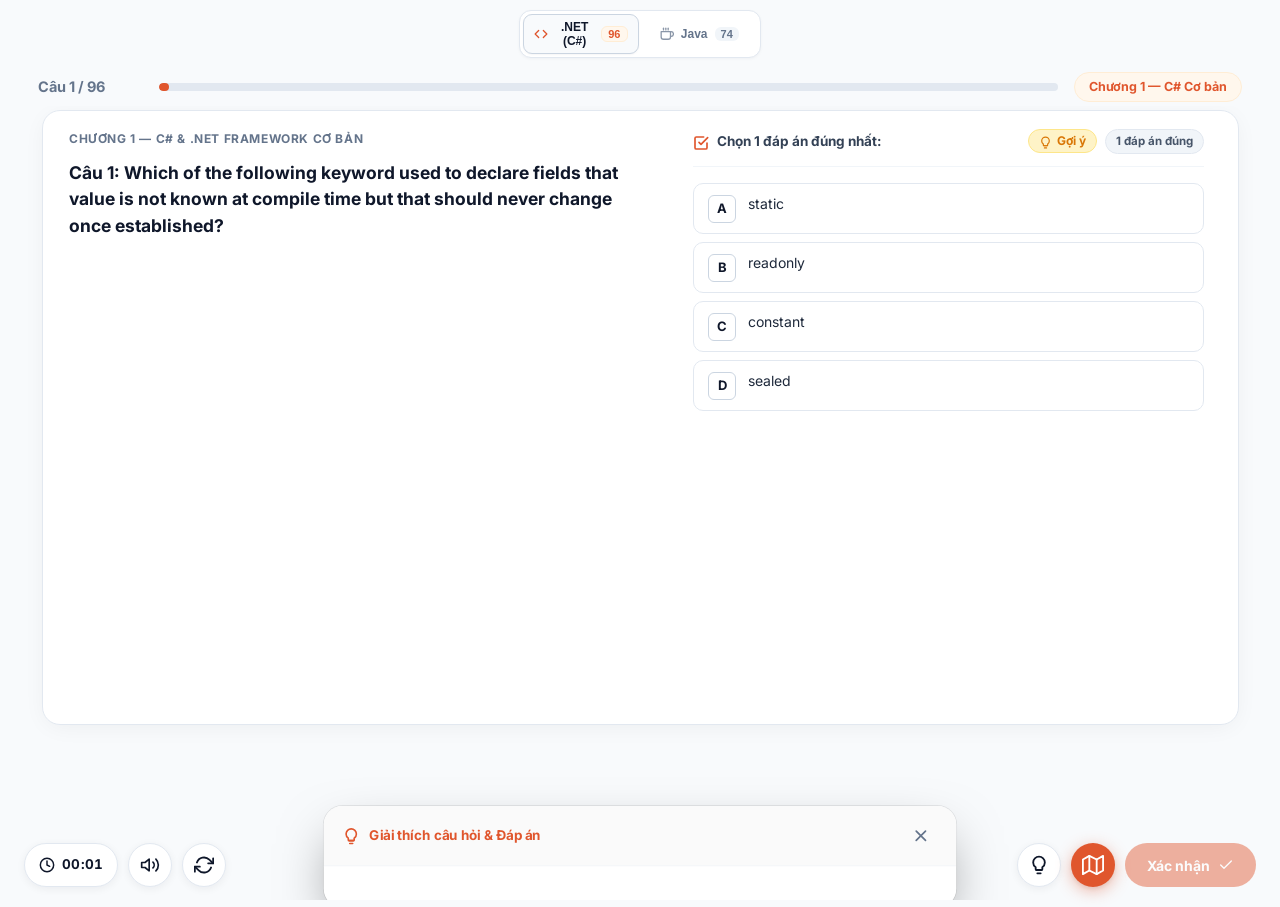
==== commit c11173b1: "feat: fit viewport into single screen without scrolling, center hint popup with backdrop blur" ====
--- a/test.html
+++ b/test.html
@@ -25,15 +25,25 @@
       -webkit-tap-highlight-color: transparent;
     }
 
-    body {
-      font-family: 'Inter', -apple-system, BlinkMacSystemFont, "Segoe UI", Roboto, sans-serif;
+    html, body {
+      height: 100%;
+      height: 100vh;
+      height: 100dvh;
+      max-height: 100dvh;
+      margin: 0;
+      padding: 0;
       background-color: #F8FAFC;
       color: #0F172A;
+      font-family: 'Inter', -apple-system, BlinkMacSystemFont, "Segoe UI", Roboto, sans-serif;
       line-height: 1.6;
-      min-height: 100vh;
-      min-height: 100dvh;
       display: flex;
       flex-direction: column;
+    }
+
+    @media (min-width: 769px) {
+      html, body {
+        overflow: hidden; /* Desktop: Absolutely NO page scrolling; fits 1 single frame */
+      }
     }
 
     /* Fixed Top Progress Header: Centered at top, matching full view width */
@@ -41,9 +51,10 @@
       width: 100%;
       display: flex;
       justify-content: center;
-      padding: 20px 32px 0;
+      padding: 10px 24px 4px;
       flex-shrink: 0;
       z-index: 10;
+      box-sizing: border-box;
     }
 
     /* Progress Tracker: Constant fixed width matching full view card */
@@ -90,19 +101,25 @@
       white-space: nowrap;
     }
 
-    /* Container: Full view across web, consistent width across all questions */
+    /* Container: Fits strictly within remaining viewport height above bottom actions */
     .test-container {
-      width: min(1520px, 94vw);
+      width: min(1560px, 96vw);
       max-width: 100%;
-      margin: auto;
-      padding: 16px 0 65px;
+      margin: 0 auto;
+      flex: 1 1 0;
+      min-height: 0;
+      display: flex;
+      flex-direction: column;
+      padding: 4px 16px 66px; /* 66px clearance prevents bottom actions from covering card corners */
       box-sizing: border-box;
+      position: relative;
+      overflow: hidden;
     }
 
     @keyframes cardTransitionIn {
       0% {
         opacity: 0;
-        transform: translateY(12px) scale(0.99);
+        transform: translateY(8px) scale(0.992);
       }
       100% {
         opacity: 1;
@@ -110,38 +127,76 @@
       }
     }
 
-    /* Question Card: Large full-view presentation, zoom scaled */
+    /* Question Card: Stretches neatly to available height in single frame */
     .question-card {
       background: #FFFFFF;
-      border: 1px solid #E2E8F0;
-      border-radius: 20px;
-      padding: 28px 36px;
-      box-shadow: 0 8px 30px -4px rgba(15, 23, 42, 0.07);
+      border: 1.5px solid #E2E8F0;
+      border-radius: 18px;
+      padding: 18px 26px;
+      box-shadow: 0 4px 24px -4px rgba(15, 23, 42, 0.06);
+      flex: 1 1 0;
+      min-height: 0;
+      height: 100%;
+      display: flex;
+      flex-direction: column;
+      box-sizing: border-box;
+      overflow: hidden;
       margin-bottom: 0;
     }
 
     .question-card.animating-in {
-      animation: cardTransitionIn 0.28s cubic-bezier(0.22, 1, 0.36, 1) forwards;
-    }
-
-    /* 2-Column Horizontal Grid: Generous proportions */
+      animation: cardTransitionIn 0.22s cubic-bezier(0.22, 1, 0.36, 1) forwards;
+    }
+
+    /* 2-Column Horizontal Grid: Stretches full card height */
     .question-grid-layout {
       display: grid;
-      grid-template-columns: minmax(0, 1.12fr) minmax(0, 1fr);
-      gap: 36px;
-      align-items: start;
+      grid-template-columns: minmax(0, 1.15fr) minmax(0, 1fr);
+      gap: 28px;
+      flex: 1 1 0;
+      min-height: 0;
+      height: 100%;
+      align-items: stretch;
     }
 
     .question-left-col {
       display: flex;
       flex-direction: column;
       min-width: 0;
+      height: 100%;
+      max-height: 100%;
+      overflow-y: auto;
+      overscroll-behavior: contain;
+      padding-right: 8px;
     }
 
     .question-right-col {
       display: flex;
       flex-direction: column;
       min-width: 0;
+      height: 100%;
+      max-height: 100%;
+      overflow-y: auto;
+      overscroll-behavior: contain;
+      padding-right: 8px;
+    }
+
+    .question-left-col::-webkit-scrollbar,
+    .question-right-col::-webkit-scrollbar {
+      width: 5px;
+    }
+    .question-left-col::-webkit-scrollbar-track,
+    .question-right-col::-webkit-scrollbar-track {
+      background: transparent;
+    }
+    .question-left-col::-webkit-scrollbar-thumb,
+    .question-right-col::-webkit-scrollbar-thumb {
+      background: #E2E8F0;
+      border-radius: 9999px;
+    }
+    .question-left-col::-webkit-scrollbar-thumb:hover,
+    .question-right-col::-webkit-scrollbar-thumb:hover {
+      background: #CBD5E1;
     }
 
     .question-subject-badge {
@@ -159,11 +214,11 @@
     }
 
     .question-title {
-      font-size: 18.5px;
+      font-size: 17.5px;
       font-weight: 700;
       color: #0F172A;
-      line-height: 1.55;
-      margin-bottom: 14px;
+      line-height: 1.5;
+      margin-bottom: 10px;
       white-space: pre-wrap;
     }
 
@@ -171,17 +226,19 @@
     .code-box {
       background: #F8FAFC;
       border: 1px solid #E2E8F0;
-      border-radius: 12px;
-      padding: 16px 22px;
-      margin: 10px 0 14px;
-      overflow-x: hidden;
+      border-radius: 10px;
+      padding: 12px 16px;
+      margin: 6px 0 10px;
+      max-height: 240px;
+      overflow-y: auto;
+      overflow-x: auto;
     }
 
     .code-box pre {
       margin: 0;
       font-family: 'JetBrains Mono', Consolas, Monaco, monospace;
-      font-size: 14.5px;
-      line-height: 1.6;
+      font-size: 13px;
+      line-height: 1.55;
       color: #0F172A;
       white-space: pre-wrap;
       word-break: break-word;
@@ -190,21 +247,21 @@
 
     /* Image Wrapper */
     .question-image-wrapper {
-      margin: 10px 0 14px;
+      margin: 6px 0 10px;
       border: 1px solid #E2E8F0;
-      border-radius: 12px;
+      border-radius: 10px;
       overflow: hidden;
       background: #F8FAFC;
       display: flex;
       justify-content: center;
       align-items: center;
-      padding: 12px;
-      max-height: 320px;
+      padding: 8px;
+      max-height: 240px;
     }
 
     .question-image {
       max-width: 100%;
-      max-height: 300px;
+      max-height: 220px;
       height: auto;
       width: auto;
       object-fit: contain;
@@ -234,7 +291,8 @@
     .options-list {
       display: flex;
       flex-direction: column;
-      gap: 10px;
+      gap: 8px;
+      flex: 1 1 auto;
     }
 
     .option-row {
@@ -242,15 +300,15 @@
       display: flex;
       align-items: flex-start;
       gap: 12px;
-      padding: 12px 16px;
-      min-height: 48px;
+      padding: 10px 14px;
+      min-height: 44px;
       background: #FFFFFF;
       border: 1.5px solid #E2E8F0;
       border-radius: 10px;
       cursor: pointer;
       user-select: none;
       transition: all 0.2s cubic-bezier(0.34, 1.56, 0.64, 1);
-      font-size: 15px;
+      font-size: 14px;
       color: #1E293B;
       line-height: 1.45;
     }
@@ -424,25 +482,26 @@
     }
 
 
-    /* Floating Action Bar (Fixed Bottom-Right) */
+    /* Floating Action Bar (Fixed Bottom-Right within clear safety zone) */
     .test-actions-bar {
       position: fixed;
-      bottom: 24px;
-      right: 28px;
+      bottom: 12px;
+      right: 24px;
       z-index: 99;
       display: flex;
       align-items: center;
-      gap: 12px;
+      gap: 10px;
+      height: 46px;
     }
 
     .btn-next-question {
       background: #E0562D;
       color: #FFFFFF;
       font-family: 'Inter', sans-serif;
-      font-size: 14.5px;
+      font-size: 14px;
       font-weight: 700;
-      height: 48px;
-      padding: 0 24px;
+      height: 44px;
+      padding: 0 22px;
       border-radius: 9999px;
       border: none;
       cursor: pointer;
@@ -450,7 +509,7 @@
       align-items: center;
       justify-content: center;
       gap: 8px;
-      box-shadow: 0 4px 16px rgba(224, 86, 45, 0.4), 0 2px 4px rgba(0, 0, 0, 0.08);
+      box-shadow: 0 4px 16px rgba(224, 86, 45, 0.35), 0 2px 4px rgba(0, 0, 0, 0.08);
       transition: all 0.2s ease;
       box-sizing: border-box;
     }
@@ -471,8 +530,8 @@
 
     /* Previous Question Button */
     .btn-prev-question {
-      width: 48px;
-      height: 48px;
+      width: 44px;
+      height: 44px;
       border-radius: 50%;
       background: #FFFFFF;
       border: 1.5px solid #E2E8F0;
@@ -502,10 +561,10 @@
       pointer-events: none;
     }
 
-    /* Proof Image Button (Right next to Map button) */
+    /* Proof / Hint Button (Right next to Map button) */
     .btn-proof-image {
-      width: 48px;
-      height: 48px;
+      width: 44px;
+      height: 44px;
       border-radius: 50%;
       background: #FFFFFF;
       border: 1.5px solid #E2E8F0;
@@ -537,8 +596,8 @@
     }
 
     .btn-sound-toggle {
-      width: 48px;
-      height: 48px;
+      width: 44px;
+      height: 44px;
       border-radius: 50%;
       background: #FFFFFF;
       color: #0F172A;
@@ -680,8 +739,8 @@
     }
 
     .btn-map-toggle {
-      width: 48px;
-      height: 48px;
+      width: 44px;
+      height: 44px;
       border-radius: 50%;
       background: #E0562D;
       color: #FFFFFF;
@@ -701,21 +760,22 @@
       box-shadow: 0 6px 20px rgba(224, 86, 45, 0.5);
     }
 
-    /* Secondary Actions Bar (Fixed Bottom-Left) */
+    /* Secondary Actions Bar (Fixed Bottom-Left within clear safety zone) */
     .test-secondary-actions-bar {
       position: fixed;
-      bottom: 24px;
-      left: 28px;
+      bottom: 12px;
+      left: 24px;
       z-index: 99;
       display: flex;
       align-items: center;
-      gap: 12px;
+      gap: 10px;
+      height: 46px;
     }
 
     .btn-reset-toggle,
     .btn-timer-toggle {
-      width: 48px;
-      height: 48px;
+      width: 44px;
+      height: 44px;
       border-radius: 50%;
       background: #FFFFFF;
       color: #0F172A;
@@ -728,7 +788,7 @@
       transition: all 0.2s ease;
       box-sizing: border-box;
       font-family: 'Inter', sans-serif;
-      font-size: 14px;
+      font-size: 13.5px;
       font-weight: 700;
       user-select: none;
       flex-shrink: 0;
@@ -745,9 +805,9 @@
 
     .btn-timer-toggle.is-counting {
       width: auto;
-      min-width: 48px;
-      height: 48px;
-      padding: 0 16px;
+      min-width: 44px;
+      height: 44px;
+      padding: 0 14px;
       border-radius: 9999px;
       gap: 7px;
       background: #FFFFFF;
@@ -1209,7 +1269,7 @@
     .quote-vfx-stage {
       position: fixed;
       left: 50%;
-      bottom: 24px;
+      bottom: 12px;
       transform: translate(-50%, 60px) scale(0.9);
       z-index: 95;
       pointer-events: none;
@@ -1685,7 +1745,7 @@
 
   
     /* ==========================================================================
-       Explanation Modal (Clean Theory & Analysis Popup - Fully Responsive)
+       Explanation & Hint Modal (Strictly Centered Popup, Blur & Dim Backdrop)
        ========================================================================== */
     .explanation-modal-overlay {
       position: fixed;
@@ -1694,44 +1754,41 @@
       left: 0;
       right: 0;
       bottom: 0;
-      width: 100%;
-      height: 100%;
+      width: 100vw;
+      height: 100vh;
       height: 100dvh;
-      min-height: 100vh;
-      min-height: 100dvh;
-      background: rgba(15, 23, 42, 0.65);
-      backdrop-filter: blur(8px);
-      -webkit-backdrop-filter: blur(8px);
-      z-index: 9999;
+      background: rgba(15, 23, 42, 0.72);
+      backdrop-filter: blur(12px);
+      -webkit-backdrop-filter: blur(12px);
+      z-index: 99999;
       display: flex;
       align-items: center;
       justify-content: center;
-      padding: 20px;
+      padding: 24px;
       box-sizing: border-box;
-      overflow-y: auto;
-      overscroll-behavior: contain;
       opacity: 0;
+      visibility: hidden;
       pointer-events: none;
-      transition: opacity 0.2s cubic-bezier(0.16, 1, 0.3, 1);
+      transition: opacity 0.22s cubic-bezier(0.16, 1, 0.3, 1), visibility 0.22s;
     }
     .explanation-modal-overlay.active {
       opacity: 1;
+      visibility: visible;
       pointer-events: auto;
     }
     .explanation-modal-card {
       background: #FFFFFF;
       border-radius: 20px;
-      box-shadow: 0 25px 50px -12px rgba(15, 23, 42, 0.45), 0 0 0 1px rgba(0, 0, 0, 0.08);
+      box-shadow: 0 25px 60px -15px rgba(0, 0, 0, 0.5), 0 0 0 1px rgba(0, 0, 0, 0.08);
       display: flex;
       flex-direction: column;
       width: 100%;
       max-width: 680px;
-      max-height: calc(100dvh - 40px);
-      max-height: calc(100vh - 40px);
+      max-height: min(85vh, 85dvh);
       overflow: hidden;
       box-sizing: border-box;
       margin: auto;
-      transform: scale(0.96) translateY(8px);
+      transform: scale(0.93) translateY(12px);
       transition: transform 0.22s cubic-bezier(0.16, 1, 0.3, 1);
     }
     .explanation-modal-overlay.active .explanation-modal-card {
@@ -1948,6 +2005,33 @@
       align-items: center;
       gap: 8px;
       color: #334155;
+    }
+    /* Card Inline Hint Button */
+    .btn-hint-pill {
+      display: inline-flex;
+      align-items: center;
+      gap: 5px;
+      font-size: 12px;
+      font-weight: 700;
+      color: #D97706;
+      background: #FEF3C7;
+      border: 1px solid #FDE68A;
+      padding: 3px 10px;
+      border-radius: 9999px;
+      cursor: pointer;
+      transition: all 0.15s ease;
+      font-family: inherit;
+      line-height: 1;
+    }
+    .btn-hint-pill:hover {
+      background: #FDE68A;
+      color: #B45309;
+      transform: translateY(-1px);
+      box-shadow: 0 2px 6px rgba(217, 119, 6, 0.25);
+    }
+    .btn-hint-pill svg {
+      color: #D97706;
+      flex-shrink: 0;
     }
     .options-count-badge {
       display: inline-flex;
@@ -2097,8 +2181,8 @@
         </svg>
       </button>
 
-      <!-- Proof Image Button (Sát bên trái nút Map) -->
-      <button type="button" class="btn-proof-image" id="btn-proof-image" title="Xem giải thích chi tiết & đáp án (Phím P)" aria-label="Xem giải thích chi tiết">
+      <!-- Hint / Explanation Button (Sát bên trái nút Map) -->
+      <button type="button" class="btn-proof-image" id="btn-proof-image" title="Gợi ý & Đáp án chi tiết (Phím H / P / K)" aria-label="Gợi ý & Đáp án chi tiết">
         <svg width="20" height="20" viewBox="0 0 24 24" fill="none" stroke="currentColor" stroke-width="2.2" stroke-linecap="round" stroke-linejoin="round">
           <path d="M9 18h6"></path>
           <path d="M10 22h4"></path>
@@ -8566,9 +8650,19 @@
               </svg>
               <span>${escapeHtml(promptText)}</span>
             </div>
-            <span class="options-count-badge ${numCorrect > 1 ? 'is-multi' : ''}">
-              ${numCorrect > 1 ? `${numCorrect} đáp án đúng` : '1 đáp án đúng'}
-            </span>
+            <div style="display: flex; align-items: center; gap: 8px;">
+              <button type="button" class="btn-hint-pill" onclick="openExplanationModal()" title="Xem gợi ý & giải thích chi tiết (Phím H / P / K)">
+                <svg width="13" height="13" viewBox="0 0 24 24" fill="none" stroke="currentColor" stroke-width="2.2" stroke-linecap="round" stroke-linejoin="round">
+                  <path d="M9 18h6"></path>
+                  <path d="M10 22h4"></path>
+                  <path d="M12 2a7 7 0 0 0-7 7c0 2.38 1.19 4.47 3 5.74V17a1 1 0 0 0 1 1h6a1 1 0 0 0 1-1v-2.26c1.81-1.27 3-3.36 3-5.74a7 7 0 0 0-7-7z"></path>
+                </svg>
+                <span>Gợi ý</span>
+              </button>
+              <span class="options-count-badge ${numCorrect > 1 ? 'is-multi' : ''}">
+                ${numCorrect > 1 ? `${numCorrect} đáp án đúng` : '1 đáp án đúng'}
+              </span>
+            </div>
           </div>
       `;
 
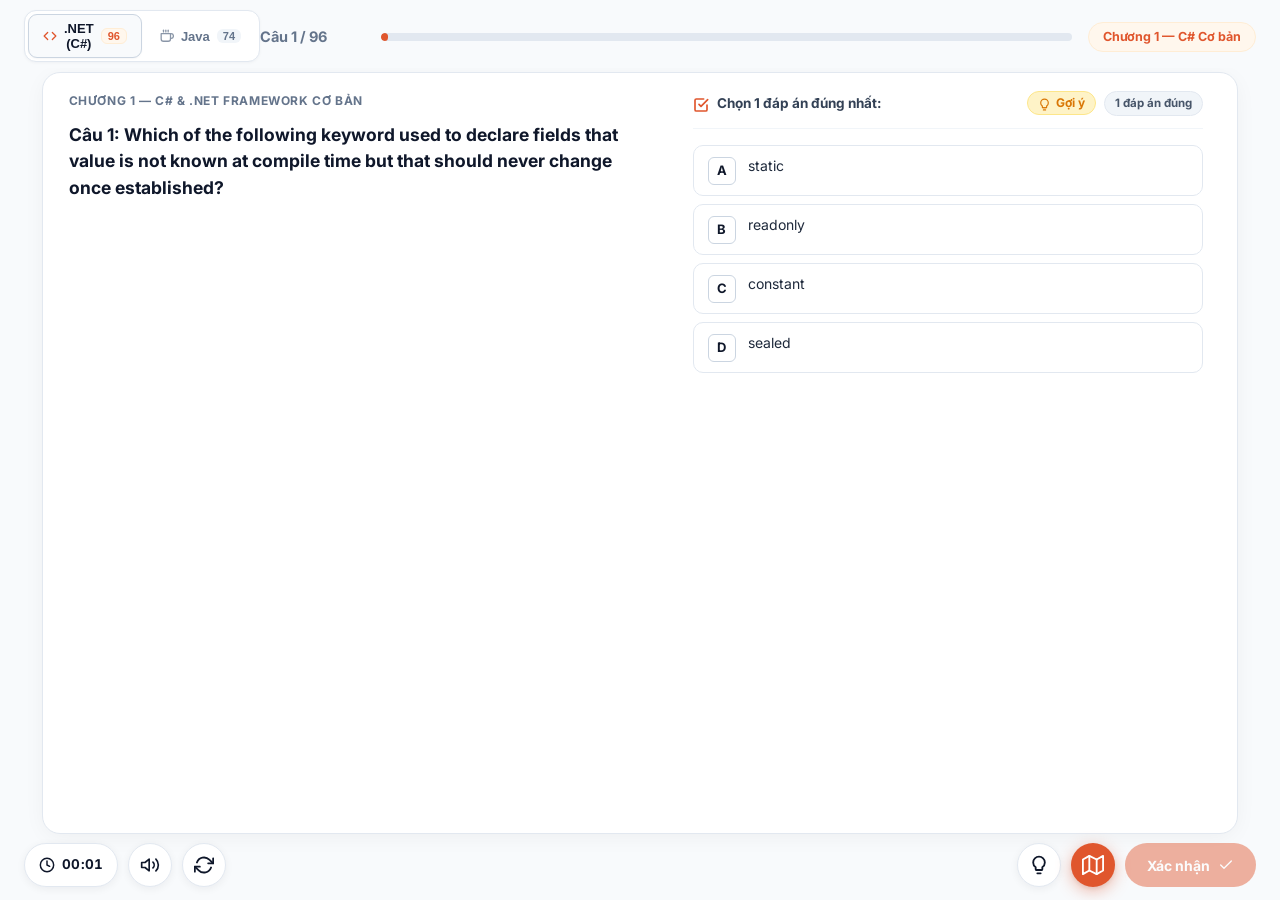
==== commit 990b6a65: "fix: resolve CSS syntax error causing modal placement issue and broken close button" ====
--- a/test.html
+++ b/test.html
@@ -1717,12 +1717,12 @@
       color: #E0562D;
       border: 1px solid #FFEDD5;
     }
-    .top-progress-container {
-      flex-direction: column !important;
-      align-items: center !important;
-      gap: 12px !important;
-    }
     @media (max-width: 640px) {
+      .top-progress-container {
+        flex-direction: column !important;
+        align-items: center !important;
+        gap: 8px !important;
+      }
       .subject-switcher-container {
         width: 100%;
         max-width: 320px;
@@ -1735,64 +1735,58 @@
         font-size: 12px;
       }
     }
-      .subject-pill-btn {
-        flex: 1;
-        justify-content: center;
-        padding: 5px 10px;
-        font-size: 12px;
-      }
-    }
 
   
     /* ==========================================================================
        Explanation & Hint Modal (Strictly Centered Popup, Blur & Dim Backdrop)
        ========================================================================== */
     .explanation-modal-overlay {
-      position: fixed;
-      inset: 0;
-      top: 0;
-      left: 0;
-      right: 0;
-      bottom: 0;
-      width: 100vw;
-      height: 100vh;
-      height: 100dvh;
-      background: rgba(15, 23, 42, 0.72);
-      backdrop-filter: blur(12px);
-      -webkit-backdrop-filter: blur(12px);
-      z-index: 99999;
-      display: flex;
-      align-items: center;
-      justify-content: center;
-      padding: 24px;
-      box-sizing: border-box;
+      position: fixed !important;
+      inset: 0 !important;
+      top: 0 !important;
+      left: 0 !important;
+      right: 0 !important;
+      bottom: 0 !important;
+      width: 100vw !important;
+      height: 100vh !important;
+      height: 100dvh !important;
+      background: rgba(15, 23, 42, 0.72) !important;
+      backdrop-filter: blur(14px) !important;
+      -webkit-backdrop-filter: blur(14px) !important;
+      z-index: 999999 !important;
+      display: none; /* Guaranteed hidden until activated */
+      align-items: center !important;
+      justify-content: center !important;
+      padding: 24px !important;
+      box-sizing: border-box !important;
       opacity: 0;
-      visibility: hidden;
       pointer-events: none;
-      transition: opacity 0.22s cubic-bezier(0.16, 1, 0.3, 1), visibility 0.22s;
+      transition: opacity 0.22s cubic-bezier(0.16, 1, 0.3, 1);
     }
     .explanation-modal-overlay.active {
-      opacity: 1;
-      visibility: visible;
-      pointer-events: auto;
+      display: flex !important;
+      opacity: 1 !important;
+      pointer-events: auto !important;
     }
     .explanation-modal-card {
-      background: #FFFFFF;
-      border-radius: 20px;
-      box-shadow: 0 25px 60px -15px rgba(0, 0, 0, 0.5), 0 0 0 1px rgba(0, 0, 0, 0.08);
-      display: flex;
-      flex-direction: column;
-      width: 100%;
-      max-width: 680px;
-      max-height: min(85vh, 85dvh);
-      overflow: hidden;
-      box-sizing: border-box;
-      margin: auto;
-      transform: scale(0.93) translateY(12px);
+      background: #FFFFFF !important;
+      border-radius: 20px !important;
+      box-shadow: 0 25px 60px -15px rgba(0, 0, 0, 0.5), 0 0 0 1px rgba(0, 0, 0, 0.08) !important;
+      display: flex !important;
+      flex-direction: column !important;
+      width: 100% !important;
+      max-width: 680px !important;
+      max-height: min(85vh, 85dvh) !important;
+      overflow: hidden !important;
+      box-sizing: border-box !important;
+      margin: auto !important;
+      position: relative !important;
+      z-index: 1000000 !important;
+      transform: scale(0.94) translateY(12px);
       transition: transform 0.22s cubic-bezier(0.16, 1, 0.3, 1);
     }
     .explanation-modal-overlay.active .explanation-modal-card {
-      transform: scale(1) translateY(0);
+      transform: scale(1) translateY(0) !important;
     }
     .explanation-modal-header {
       display: flex;
@@ -2251,7 +2245,7 @@
           </svg>
           <span id="explanation-modal-title">Giải thích câu hỏi & Đáp án</span>
         </div>
-        <button type="button" class="explanation-modal-close" id="btn-close-explanation" title="Đóng (Escape / K / H / P)" aria-label="Đóng">
+        <button type="button" class="explanation-modal-close" id="btn-close-explanation" onclick="closeExplanationModal()" title="Đóng (Escape / K / H / P)" aria-label="Đóng">
           <svg width="20" height="20" viewBox="0 0 24 24" fill="none" stroke="currentColor" stroke-width="2.2" stroke-linecap="round" stroke-linejoin="round">
             <line x1="18" y1="6" x2="6" y2="18"></line>
             <line x1="6" y1="6" x2="18" y2="18"></line>
@@ -9197,13 +9191,18 @@
       }
 
       bodyEl.innerHTML = bodyHtml;
+      modal.style.display = 'flex';
+      void modal.offsetWidth;
       modal.classList.add('active');
     }
     window.openExplanationModal = openExplanationModal;
 
     function closeExplanationModal() {
       const modal = document.getElementById('explanation-modal');
-      if (modal) modal.classList.remove('active');
+      if (modal) {
+        modal.classList.remove('active');
+        modal.style.display = 'none';
+      }
     }
     window.closeExplanationModal = closeExplanationModal;
 
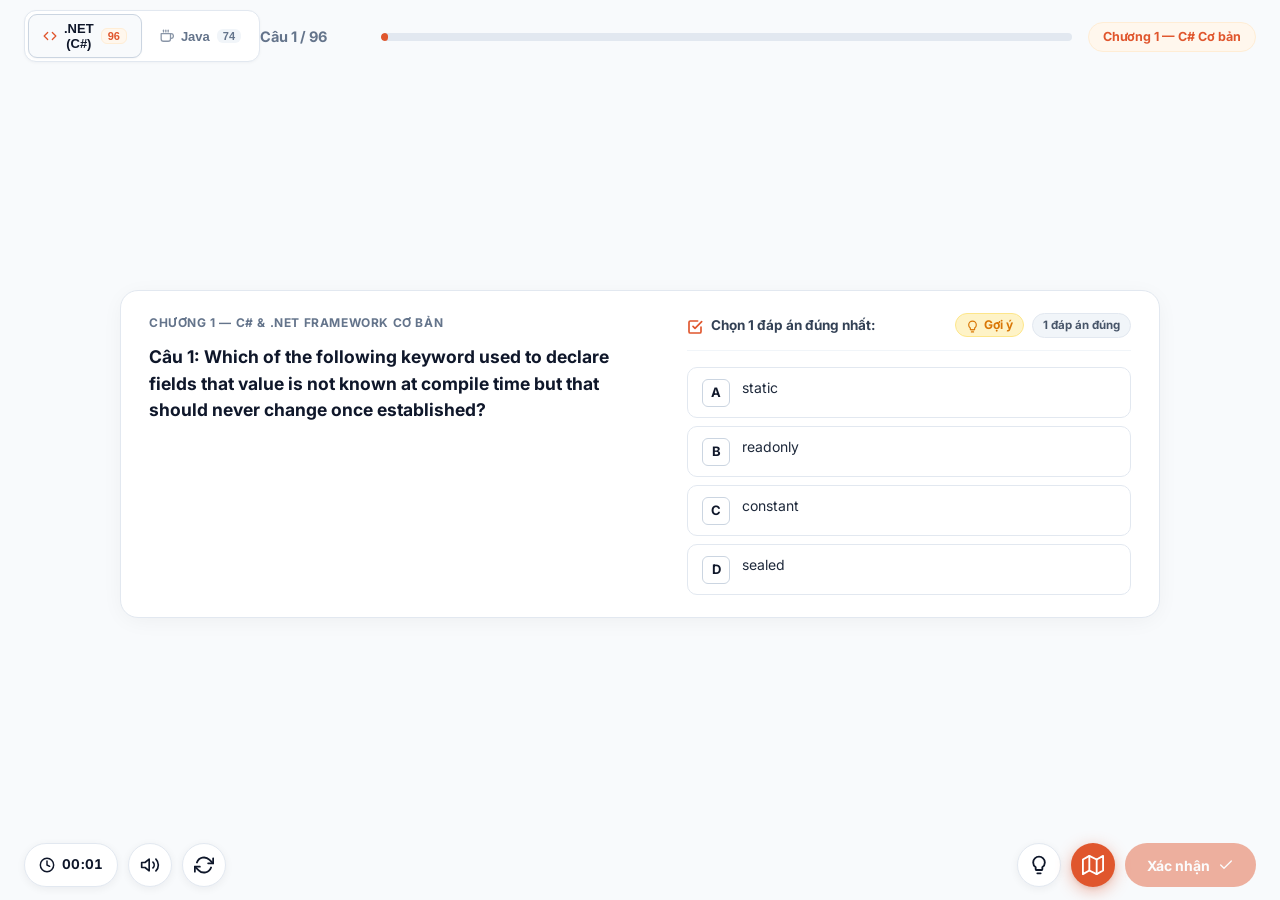
==== commit c7649494: "style: center question card with dynamic content-fitting dimensions and balanced rounded corners" ====
--- a/test.html
+++ b/test.html
@@ -101,16 +101,18 @@
       white-space: nowrap;
     }
 
-    /* Container: Fits strictly within remaining viewport height above bottom actions */
+    /* Container: Centers question card vertically & horizontally in the screen */
     .test-container {
-      width: min(1560px, 96vw);
+      width: 100%;
       max-width: 100%;
       margin: 0 auto;
       flex: 1 1 0;
       min-height: 0;
       display: flex;
       flex-direction: column;
-      padding: 4px 16px 66px; /* 66px clearance prevents bottom actions from covering card corners */
+      justify-content: center; /* V-Center */
+      align-items: center;     /* H-Center */
+      padding: 6px 20px 66px;  /* 66px clearance prevents bottom actions from covering card corners */
       box-sizing: border-box;
       position: relative;
       overflow: hidden;
@@ -127,73 +129,71 @@
       }
     }
 
-    /* Question Card: Stretches neatly to available height in single frame */
+    /* Question Card: Centered white card with clean rounded corners, height & width fit content dynamically */
     .question-card {
       background: #FFFFFF;
       border: 1.5px solid #E2E8F0;
-      border-radius: 18px;
-      padding: 18px 26px;
+      border-radius: 18px; /* Bo góc vừa phải */
+      padding: 22px 28px;
       box-shadow: 0 4px 24px -4px rgba(15, 23, 42, 0.06);
-      flex: 1 1 0;
-      min-height: 0;
-      height: 100%;
+      width: min(1040px, 92vw);
+      height: auto;
+      max-height: calc(100dvh - 128px);
       display: flex;
       flex-direction: column;
       box-sizing: border-box;
-      overflow: hidden;
-      margin-bottom: 0;
+      overflow-y: auto;
+      overscroll-behavior: contain;
+      margin: auto;
+      transition: width 0.22s ease, max-height 0.22s ease;
+    }
+
+    .test-container.has-media-layout .question-card {
+      width: min(1280px, 95vw);
     }
 
     .question-card.animating-in {
       animation: cardTransitionIn 0.22s cubic-bezier(0.22, 1, 0.36, 1) forwards;
     }
 
-    /* 2-Column Horizontal Grid: Stretches full card height */
+    /* 2-Column Horizontal Grid: Neatly structured */
     .question-grid-layout {
       display: grid;
       grid-template-columns: minmax(0, 1.15fr) minmax(0, 1fr);
       gap: 28px;
-      flex: 1 1 0;
-      min-height: 0;
-      height: 100%;
-      align-items: stretch;
+      width: 100%;
+      align-items: start;
     }
 
     .question-left-col {
       display: flex;
       flex-direction: column;
       min-width: 0;
-      height: 100%;
-      max-height: 100%;
-      overflow-y: auto;
-      overscroll-behavior: contain;
-      padding-right: 8px;
     }
 
     .question-right-col {
       display: flex;
       flex-direction: column;
       min-width: 0;
-      height: 100%;
-      max-height: 100%;
-      overflow-y: auto;
-      overscroll-behavior: contain;
-      padding-right: 8px;
-    }
-
+    }
+
+    .question-card::-webkit-scrollbar,
     .question-left-col::-webkit-scrollbar,
     .question-right-col::-webkit-scrollbar {
       width: 5px;
     }
+    .question-card::-webkit-scrollbar-track,
     .question-left-col::-webkit-scrollbar-track,
     .question-right-col::-webkit-scrollbar-track {
       background: transparent;
     }
+    .question-card::-webkit-scrollbar-thumb,
     .question-left-col::-webkit-scrollbar-thumb,
     .question-right-col::-webkit-scrollbar-thumb {
       background: #E2E8F0;
       border-radius: 9999px;
     }
+    .question-card::-webkit-scrollbar-thumb:hover,
     .question-left-col::-webkit-scrollbar-thumb:hover,
     .question-right-col::-webkit-scrollbar-thumb:hover {
       background: #CBD5E1;
@@ -1464,6 +1464,12 @@
         margin: 0 auto;
         padding: 14px 14px 90px;
         max-width: 100%;
+        display: block;
+      }
+      .question-card,
+      .test-container.has-media-layout .question-card {
+        width: 100%;
+        max-height: none;
       }
       .quote-vfx-stage {
         bottom: 80px;
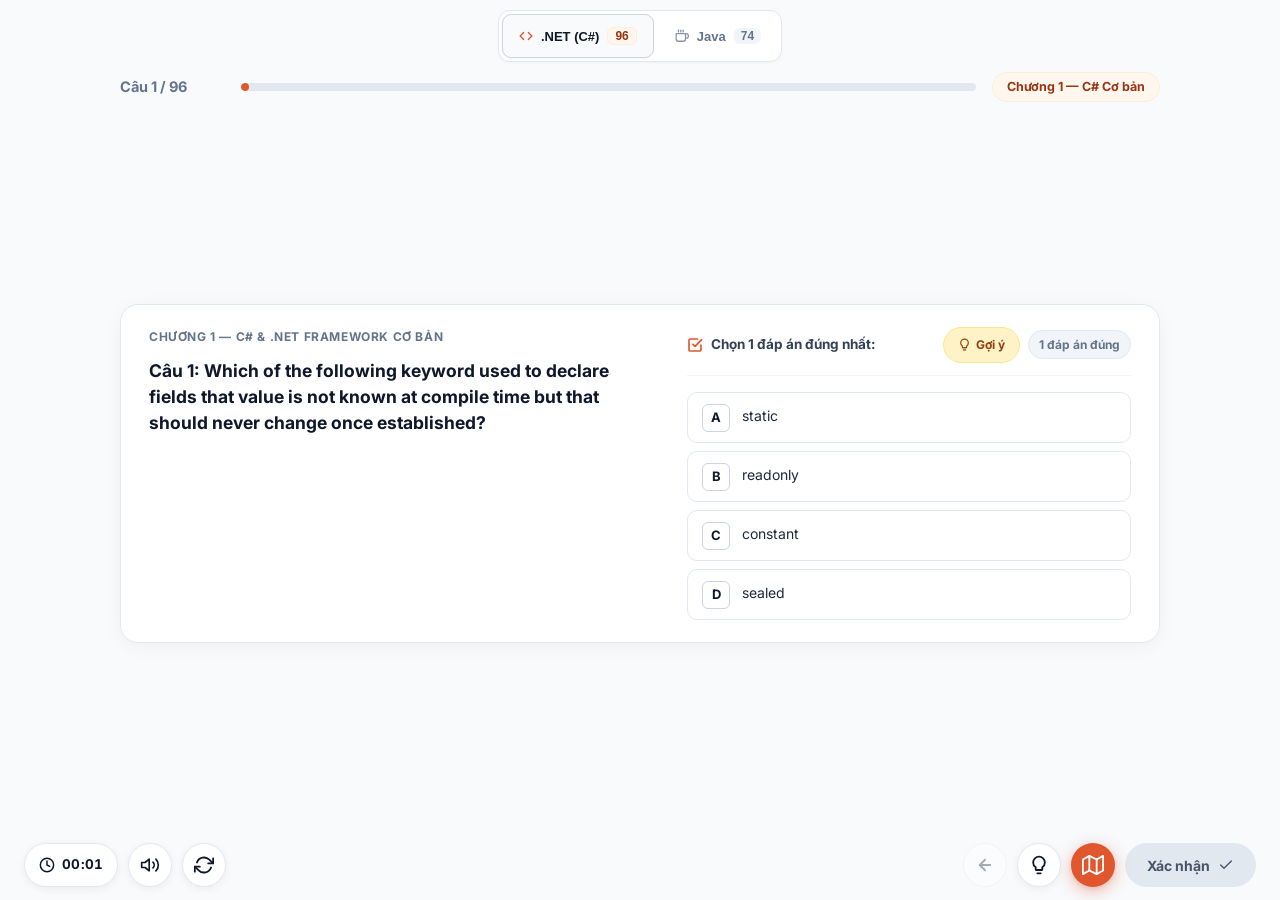
==== commit 369be498: "fix(mobile): optimize mobile-first UI, resolve scrolling, align options, and fix .NET Q19 crash" ====
--- a/test.html
+++ b/test.html
@@ -16,8 +16,56 @@
 
   <style>
     /* ==========================================================================
-       Global Reset & Theme Variables
+       Global Reset & Theme Variables (Tokenized)
        ========================================================================== */
+    :root {
+      /* Brand Accent Tokens */
+      --accent: #E0562D;
+      --accent-hover: #C4431C;
+      --accent-active: #C4431C;
+      --accent-soft: #FFF7ED;
+      --accent-border: #FFEDD5;
+      --accent-text: #9A3412;
+      
+      /* Status Tokens (WCAG AA >= 4.5:1) */
+      --ok: #15803D;
+      --ok-soft: #ECFDF5;
+      --ok-border: #A7F3D0;
+      --ok-hover: #166534;
+      
+      --bad: #DC2626;
+      --bad-soft: #FEF2F2;
+      --bad-border: #FECACA;
+      --bad-hover: #B91C1C;
+      
+      --warn: #92400E;
+      --warn-bg: #FEF3C7;
+      --warn-border: #FDE68A;
+      
+      /* Neutrals & Surfaces */
+      --bg-main: #F8FAFC;
+      --bg-card: #FFFFFF;
+      --bg-subtle: #F1F5F9;
+      --bg-hover: #F8FAFC;
+      
+      /* Typography Colors */
+      --text: #0F172A;
+      --text-muted: #64748B;
+      --text-secondary: #334155;
+      --text-dim: #94A3B8;
+      
+      /* Borders */
+      --border: #E2E8F0;
+      --border-subtle: #F1F5F9;
+      --border-hover: #CBD5E1;
+      
+      /* Standard Radii */
+      --radius-sm: 8px;
+      --radius-md: 14px;
+      --radius-lg: 20px;
+      --radius-full: 9999px;
+    }
+
     *, *::before, *::after {
       box-sizing: border-box;
       margin: 0;
@@ -26,32 +74,52 @@
     }
 
     html, body {
-      height: 100%;
-      height: 100vh;
-      height: 100dvh;
-      max-height: 100dvh;
       margin: 0;
       padding: 0;
-      background-color: #F8FAFC;
-      color: #0F172A;
+      background-color: var(--bg-main);
+      color: var(--text);
       font-family: 'Inter', -apple-system, BlinkMacSystemFont, "Segoe UI", Roboto, sans-serif;
       line-height: 1.6;
       display: flex;
       flex-direction: column;
     }
 
+    /* Desktop >= 769px: Single frame, absolutely NO page scrolling */
     @media (min-width: 769px) {
       html, body {
-        overflow: hidden; /* Desktop: Absolutely NO page scrolling; fits 1 single frame */
-      }
-    }
-
-    /* Fixed Top Progress Header: Centered at top, matching full view width */
+        height: 100%;
+        height: 100vh;
+        height: 100dvh;
+        max-height: 100dvh;
+        overflow: hidden;
+      }
+    }
+
+    /* Mobile <= 768px: Natural momentum page scrolling */
+    @media (max-width: 768px) {
+      html, body {
+        height: auto !important;
+        min-height: 100dvh;
+        max-height: none !important;
+        overflow-y: auto !important;
+        -webkit-overflow-scrolling: touch;
+      }
+    }
+
+    /* Modal open scroll lock */
+    body.modal-open {
+      overflow: hidden !important;
+      touch-action: none !important;
+    }
+
+    /* Fixed Top Progress Header (Bug 5: Centered 2-row layout) */
     .top-progress-container {
       width: 100%;
       display: flex;
-      justify-content: center;
-      padding: 10px 24px 4px;
+      flex-direction: column;
+      align-items: center;
+      gap: 8px;
+      padding: calc(10px + env(safe-area-inset-top, 0px)) 24px 4px;
       flex-shrink: 0;
       z-index: 10;
       box-sizing: border-box;
@@ -62,14 +130,14 @@
       display: flex;
       align-items: center;
       gap: 16px;
-      width: min(1520px, 94vw);
+      width: min(1040px, 92vw);
       max-width: 100%;
     }
 
     .progress-label {
       font-size: 14.5px;
       font-weight: 700;
-      color: #64748B;
+      color: var(--text-muted);
       min-width: 105px;
       white-space: nowrap;
     }
@@ -77,31 +145,113 @@
     .progress-bar-bg {
       flex: 1;
       height: 8px;
-      background: #E2E8F0;
-      border-radius: 9999px;
+      background: var(--border);
+      border-radius: var(--radius-full);
       overflow: hidden;
     }
 
     .progress-bar-fill {
       height: 100%;
-      background: #E0562D;
+      background: var(--accent);
       width: 0.9%;
-      border-radius: 9999px;
+      border-radius: var(--radius-full);
       transition: width 0.3s cubic-bezier(0.4, 0, 0.2, 1);
     }
 
     .progress-type-tag {
       font-size: 12.5px;
       font-weight: 700;
-      background: #FFF7ED;
-      color: #E0562D;
-      border: 1px solid #FFEDD5;
+      background: var(--accent-soft);
+      color: var(--accent-text);
+      border: 1px solid var(--accent-border);
       padding: 4px 14px;
-      border-radius: 9999px;
+      border-radius: var(--radius-full);
       white-space: nowrap;
     }
 
-    /* Container: Centers question card vertically & horizontally in the screen */
+    /* ==========================================================================
+       Subject Switcher UI (Bug 5, Bug 7)
+       ========================================================================== */
+    .subject-switcher-container {
+      display: inline-flex;
+      align-items: center;
+      background: var(--bg-card);
+      padding: 3px;
+      border-radius: 12px;
+      border: 1.5px solid var(--border);
+      box-shadow: 0 1px 3px rgba(15, 23, 42, 0.04);
+      gap: 4px;
+      margin-bottom: 2px;
+      z-index: 12;
+    }
+
+    .subject-pill-btn {
+      display: inline-flex;
+      align-items: center;
+      gap: 8px;
+      padding: 8px 16px;
+      min-height: 44px;
+      font-size: 13px;
+      font-weight: 600;
+      border-radius: 9px;
+      border: 1.5px solid transparent;
+      background: transparent;
+      color: var(--text-muted);
+      cursor: pointer;
+      transition: all 0.16s cubic-bezier(0.16, 1, 0.3, 1);
+      user-select: none;
+      white-space: nowrap !important;
+      flex-shrink: 0;
+      box-sizing: border-box;
+    }
+
+    .subject-pill-btn svg {
+      opacity: 0.75;
+      transition: opacity 0.16s ease;
+      flex-shrink: 0;
+    }
+
+    .subject-pill-btn:hover {
+      color: var(--text);
+      background: var(--bg-main);
+    }
+
+    .subject-pill-btn.is-active {
+      background: var(--bg-main);
+      color: var(--text);
+      border-color: var(--border-hover);
+      font-weight: 700;
+      box-shadow: 0 1px 2px rgba(15, 23, 42, 0.04);
+    }
+
+    .subject-pill-btn.is-active svg {
+      opacity: 1;
+      stroke: var(--accent);
+    }
+
+    .subject-pill-btn .subject-count-badge {
+      font-size: 12px;
+      font-weight: 700;
+      color: var(--text-muted);
+      background: var(--bg-subtle);
+      padding: 2px 7px;
+      border-radius: 6px;
+      transition: all 0.16s ease;
+      display: inline-flex;
+      align-items: center;
+      justify-content: center;
+      line-height: 1;
+    }
+
+    .subject-pill-btn.is-active .subject-count-badge {
+      background: var(--accent-soft);
+      color: var(--accent-text);
+      border: 1px solid var(--accent-border);
+    }
+
+    /* ==========================================================================
+       Container & Question Card
+       ========================================================================== */
     .test-container {
       width: 100%;
       max-width: 100%;
@@ -110,9 +260,9 @@
       min-height: 0;
       display: flex;
       flex-direction: column;
-      justify-content: center; /* V-Center */
-      align-items: center;     /* H-Center */
-      padding: 6px 20px 66px;  /* 66px clearance prevents bottom actions from covering card corners */
+      justify-content: center;
+      align-items: center;
+      padding: 6px 20px 66px;
       box-sizing: border-box;
       position: relative;
       overflow: hidden;
@@ -129,11 +279,10 @@
       }
     }
 
-    /* Question Card: Centered white card with clean rounded corners, height & width fit content dynamically */
     .question-card {
-      background: #FFFFFF;
-      border: 1.5px solid #E2E8F0;
-      border-radius: 18px; /* Bo góc vừa phải */
+      background: var(--bg-card);
+      border: 1.5px solid var(--border);
+      border-radius: 18px;
       padding: 22px 28px;
       box-shadow: 0 4px 24px -4px rgba(15, 23, 42, 0.06);
       width: min(1040px, 92vw);
@@ -156,7 +305,6 @@
       animation: cardTransitionIn 0.22s cubic-bezier(0.22, 1, 0.36, 1) forwards;
     }
 
-    /* 2-Column Horizontal Grid: Neatly structured */
     .question-grid-layout {
       display: grid;
       grid-template-columns: minmax(0, 1.15fr) minmax(0, 1fr);
@@ -165,12 +313,7 @@
       align-items: start;
     }
 
-    .question-left-col {
-      display: flex;
-      flex-direction: column;
-      min-width: 0;
-    }
-
+    .question-left-col,
     .question-right-col {
       display: flex;
       flex-direction: column;
@@ -190,13 +333,13 @@
     .question-card::-webkit-scrollbar-thumb,
     .question-left-col::-webkit-scrollbar-thumb,
     .question-right-col::-webkit-scrollbar-thumb {
-      background: #E2E8F0;
-      border-radius: 9999px;
+      background: var(--border);
+      border-radius: var(--radius-full);
     }
     .question-card::-webkit-scrollbar-thumb:hover,
     .question-left-col::-webkit-scrollbar-thumb:hover,
     .question-right-col::-webkit-scrollbar-thumb:hover {
-      background: #CBD5E1;
+      background: var(--border-hover);
     }
 
     .question-subject-badge {
@@ -205,7 +348,7 @@
       font-weight: 700;
       text-transform: uppercase;
       letter-spacing: 0.05em;
-      color: #64748B;
+      color: var(--text-muted);
       background: transparent;
       border: none;
       padding: 0;
@@ -216,20 +359,20 @@
     .question-title {
       font-size: 17.5px;
       font-weight: 700;
-      color: #0F172A;
+      color: var(--text);
       line-height: 1.5;
       margin-bottom: 10px;
       white-space: pre-wrap;
     }
 
-    /* Code Container */
+    /* Bug 9: Code Box */
     .code-box {
-      background: #F8FAFC;
-      border: 1px solid #E2E8F0;
+      background: var(--bg-main);
+      border: 1px solid var(--border);
       border-radius: 10px;
       padding: 12px 16px;
       margin: 6px 0 10px;
-      max-height: 240px;
+      max-height: min(40dvh, 320px);
       overflow-y: auto;
       overflow-x: auto;
     }
@@ -237,21 +380,33 @@
     .code-box pre {
       margin: 0;
       font-family: 'JetBrains Mono', Consolas, Monaco, monospace;
-      font-size: 13px;
+      font-size: 12.5px;
       line-height: 1.55;
-      color: #0F172A;
-      white-space: pre-wrap;
-      word-break: break-word;
-      overflow-wrap: break-word;
-    }
-
-    /* Image Wrapper */
+      color: var(--text);
+      white-space: pre !important;
+      overflow-x: auto;
+      tab-size: 4;
+      -moz-tab-size: 4;
+    }
+
+    .code-box::-webkit-scrollbar {
+      height: 6px;
+      width: 6px;
+    }
+    .code-box::-webkit-scrollbar-track {
+      background: transparent;
+    }
+    .code-box::-webkit-scrollbar-thumb {
+      background: var(--border-hover);
+      border-radius: var(--radius-full);
+    }
+
     .question-image-wrapper {
       margin: 6px 0 10px;
-      border: 1px solid #E2E8F0;
+      border: 1px solid var(--border);
       border-radius: 10px;
       overflow: hidden;
-      background: #F8FAFC;
+      background: var(--bg-main);
       display: flex;
       justify-content: center;
       align-items: center;
@@ -267,27 +422,106 @@
       object-fit: contain;
       border-radius: 6px;
       box-shadow: 0 2px 8px rgba(0, 0, 0, 0.06);
-    }
-
-    /* Right Column: Prompt above ABCD */
+      cursor: zoom-in;
+      transition: transform 0.2s ease;
+    }
+    .question-image:hover {
+      transform: scale(1.015);
+    }
+
+    /* ==========================================================================
+       Options & Prompt (Bug 3, Bug 4, Bug 7, Bug 8)
+       ========================================================================== */
     .options-header-prompt {
-      font-size: 15.5px;
+      display: flex;
+      align-items: center;
+      justify-content: space-between;
+      gap: 10px;
+      font-size: 13.5px;
       font-weight: 700;
-      color: #0F172A;
-      margin-bottom: 14px;
-      line-height: 1.45;
+      color: var(--text-muted);
+      padding-bottom: 12px;
+      border-bottom: 1px solid var(--border-subtle);
+      margin-bottom: 16px;
+    }
+
+    .options-prompt-text-group {
       display: flex;
-      align-items: flex-start;
+      align-items: center;
       gap: 8px;
-    }
-
-    .options-header-prompt svg {
-      color: #E0562D;
+      color: var(--text-secondary);
+      flex: 1 1 auto;
+      min-width: 0;
+      word-break: break-word;
+    }
+
+    .options-prompt-text-group svg {
+      color: var(--accent);
       flex-shrink: 0;
-      margin-top: 3px;
-    }
-
-    /* Options List */
+    }
+
+    /* Bug 3, Bug 7, Bug 8: Hint Pill */
+    .btn-hint-pill {
+      display: inline-flex;
+      align-items: center;
+      gap: 5px;
+      font-size: 12px;
+      font-weight: 700;
+      color: var(--warn);
+      background: var(--warn-bg);
+      border: 1px solid var(--warn-border);
+      padding: 6px 14px;
+      min-height: 36px;
+      border-radius: var(--radius-full);
+      cursor: pointer;
+      transition: all 0.15s ease;
+      font-family: inherit;
+      line-height: 1;
+      white-space: nowrap !important;
+      flex-shrink: 0 !important;
+      position: relative;
+    }
+
+    .btn-hint-pill::after {
+      content: '';
+      position: absolute;
+      inset: -6px;
+    }
+
+    .btn-hint-pill:hover {
+      background: var(--warn-border);
+      color: var(--warn);
+      transform: translateY(-1px);
+      box-shadow: 0 2px 6px rgba(146, 64, 14, 0.2);
+    }
+
+    .btn-hint-pill svg {
+      color: var(--warn);
+      flex-shrink: 0;
+    }
+
+    .options-count-badge {
+      display: inline-flex;
+      align-items: center;
+      gap: 5px;
+      font-size: 12px;
+      font-weight: 700;
+      padding: 4px 10px;
+      border-radius: var(--radius-full);
+      background: var(--bg-subtle);
+      color: var(--text-muted);
+      border: 1px solid var(--border);
+      white-space: nowrap !important;
+      flex-shrink: 0 !important;
+    }
+
+    .options-count-badge.is-multi {
+      background: var(--accent-soft);
+      color: var(--accent-text);
+      border-color: var(--accent-border);
+      box-shadow: 0 1px 3px rgba(224, 86, 45, 0.1);
+    }
+
     .options-list {
       display: flex;
       flex-direction: column;
@@ -295,6 +529,7 @@
       flex: 1 1 auto;
     }
 
+    /* Bug 4: Option Row Alignment */
     .option-row {
       position: relative;
       display: flex;
@@ -302,8 +537,8 @@
       gap: 12px;
       padding: 10px 14px;
       min-height: 44px;
-      background: #FFFFFF;
-      border: 1.5px solid #E2E8F0;
+      background: var(--bg-card);
+      border: 1.5px solid var(--border);
       border-radius: 10px;
       cursor: pointer;
       user-select: none;
@@ -311,29 +546,28 @@
       font-size: 14px;
       color: #1E293B;
       line-height: 1.45;
+      box-sizing: border-box;
     }
 
     .option-row:not(.verified-correct):not(.verified-wrong):not(.verified-neutral-wrong):hover {
-      border-color: #CBD5E1;
-      background: #F8FAFC;
+      border-color: var(--border-hover);
+      background: var(--bg-main);
       box-shadow: 0 4px 12px rgba(0, 0, 0, 0.05);
       transform: translateX(4px);
     }
 
-    /* Checked State */
     .option-row.is-selected {
-      background: #FFF7ED;
-      border-color: #E0562D;
-    }
-
-    /* Option Badge (shows [A] or [✓] when selected) */
+      background: var(--accent-soft);
+      border-color: var(--accent);
+    }
+
     .option-badge {
       width: 28px;
       height: 28px;
       border-radius: 6px;
-      background: #FFFFFF;
-      border: 1.5px solid #CBD5E1;
-      color: #0F172A;
+      background: var(--bg-card);
+      border: 1.5px solid var(--border-hover);
+      color: var(--text);
       font-weight: 700;
       font-size: 13px;
       display: flex;
@@ -356,61 +590,47 @@
     }
 
     .option-row.is-selected .option-badge {
-      background: #E0562D;
-      border-color: #E0562D;
+      background: var(--accent);
+      border-color: var(--accent);
       color: #FFFFFF;
       font-weight: 800;
       animation: badgePop 0.25s cubic-bezier(0.34, 1.56, 0.64, 1);
     }
 
+    /* Option Text first line aligns with badge center, padding-right prevents verdict overlap */
     .option-text {
       flex: 1;
-      padding-right: 70px;
+      padding-top: 3.5px;
+      line-height: 1.45;
+      padding-right: 84px;
       user-select: text;
       -webkit-user-select: text;
     }
 
     @keyframes verdictPopIn {
-      0% {
-        opacity: 0;
-        transform: scale(0.5);
-      }
-      70% {
-        transform: scale(1.12);
-      }
-      100% {
-        opacity: 1;
-        transform: scale(1);
-      }
-    }
-
-    /* Verdict Badge in Top-Right Corner (Đúng / Sai) */
+      0% { opacity: 0; transform: scale(0.5); }
+      70% { transform: scale(1.12); }
+      100% { opacity: 1; transform: scale(1); }
+    }
+
     .verdict-tag {
       position: absolute;
       top: 10px;
-      right: 14px;
-      font-size: 11.5px;
+      right: 12px;
+      font-size: 12px;
       font-weight: 700;
       padding: 3px 10px;
-      border-radius: 9999px;
+      border-radius: var(--radius-full);
       text-transform: uppercase;
       letter-spacing: 0.03em;
       display: none;
+      white-space: nowrap;
     }
 
     @keyframes correctPulse {
-      0% {
-        box-shadow: 0 0 0 0 rgba(16, 185, 129, 0.45);
-        transform: scale(1);
-      }
-      50% {
-        box-shadow: 0 0 0 8px rgba(16, 185, 129, 0);
-        transform: scale(1.015);
-      }
-      100% {
-        box-shadow: 0 0 0 0 rgba(16, 185, 129, 0);
-        transform: scale(1);
-      }
+      0% { box-shadow: 0 0 0 0 rgba(21, 128, 61, 0.45); transform: scale(1); }
+      50% { box-shadow: 0 0 0 8px rgba(21, 128, 61, 0); transform: scale(1.015); }
+      100% { box-shadow: 0 0 0 0 rgba(21, 128, 61, 0); transform: scale(1); }
     }
 
     @keyframes wrongShake {
@@ -421,42 +641,42 @@
       80% { transform: translateX(4px); }
     }
 
-    /* Highlighted States after Verification */
+    /* Bug 8: Verified states with WCAG AA >= 4.5:1 */
     .option-row.verified-correct {
-      border: 2px solid #10B981 !important;
-      background: #ECFDF5 !important;
+      border: 2px solid var(--ok) !important;
+      background: var(--ok-soft) !important;
       animation: correctPulse 0.45s ease-out;
     }
 
     .option-row.verified-correct .verdict-tag {
       display: inline-block;
-      background: #10B981;
+      background: var(--ok);
       color: #FFFFFF;
       animation: verdictPopIn 0.28s cubic-bezier(0.34, 1.56, 0.64, 1);
     }
 
     .option-row.verified-correct .option-badge {
-      border-color: #10B981 !important;
-      background: #10B981 !important;
+      border-color: var(--ok) !important;
+      background: var(--ok) !important;
       color: #FFFFFF !important;
     }
 
     .option-row.verified-wrong {
-      border: 2px solid #EF4444 !important;
-      background: #FEF2F2 !important;
+      border: 2px solid var(--bad) !important;
+      background: var(--bad-soft) !important;
       animation: wrongShake 0.38s ease-in-out;
     }
 
     .option-row.verified-wrong .verdict-tag {
       display: inline-block;
-      background: #EF4444;
+      background: var(--bad);
       color: #FFFFFF;
       animation: verdictPopIn 0.28s cubic-bezier(0.34, 1.56, 0.64, 1);
     }
 
     .option-row.verified-wrong .option-badge {
-      border-color: #EF4444 !important;
-      background: #EF4444 !important;
+      border-color: var(--bad) !important;
+      background: var(--bad) !important;
       color: #FFFFFF !important;
     }
 
@@ -467,7 +687,7 @@
     }
 
     .option-row.verified-neutral-wrong {
-      border-color: #E2E8F0;
+      border-color: var(--border);
       opacity: 0.6;
     }
 
@@ -476,13 +696,14 @@
     }
 
     .option-row.verified-neutral-wrong .option-badge {
-      background: #F1F5F9;
-      border-color: #CBD5E1;
-      color: #94A3B8;
-    }
-
-
-    /* Floating Action Bar (Fixed Bottom-Right within clear safety zone) */
+      background: var(--bg-subtle);
+      border-color: var(--border-hover);
+      color: var(--text-dim);
+    }
+
+    /* ==========================================================================
+       Bottom Dock & Buttons (Bug 6, Bug 7, Bug 8)
+       ========================================================================== */
     .test-actions-bar {
       position: fixed;
       bottom: 12px;
@@ -495,14 +716,14 @@
     }
 
     .btn-next-question {
-      background: #E0562D;
+      background: var(--accent);
       color: #FFFFFF;
       font-family: 'Inter', sans-serif;
       font-size: 14px;
       font-weight: 700;
       height: 44px;
       padding: 0 22px;
-      border-radius: 9999px;
+      border-radius: var(--radius-full);
       border: none;
       cursor: pointer;
       display: inline-flex;
@@ -515,60 +736,30 @@
     }
 
     .btn-next-question:hover:not(:disabled) {
-      background: #FF5722;
+      background: var(--accent-hover);
       transform: translateY(-2px);
       box-shadow: 0 6px 20px rgba(224, 86, 45, 0.5);
     }
 
+    /* Bug 6 & Bug 8: Disabled submit state has #E2E8F0 bg, #475569 text (contrast 6.15:1), no opacity */
     .btn-next-question:disabled {
-      opacity: 0.45;
+      background: #E2E8F0 !important;
+      color: #475569 !important;
+      opacity: 1 !important;
       cursor: not-allowed;
       transform: none;
-      box-shadow: none;
+      box-shadow: none !important;
       pointer-events: none;
     }
 
-    /* Previous Question Button */
+    /* Bug 6: btn-prev-question kept visible and dimmed when disabled */
     .btn-prev-question {
       width: 44px;
       height: 44px;
       border-radius: 50%;
-      background: #FFFFFF;
-      border: 1.5px solid #E2E8F0;
-      color: #0F172A;
-      cursor: pointer;
-      display: inline-flex;
-      align-items: center;
-      justify-content: center;
-      box-shadow: 0 2px 8px rgba(15, 23, 42, 0.06);
-      transition: all 0.2s ease;
-      box-sizing: border-box;
-    }
-
-    .btn-prev-question:hover:not(:disabled) {
-      background: #F1F5F9;
-      color: #0F172A;
-      border-color: #CBD5E1;
-      transform: translateY(-2px);
-      box-shadow: 0 4px 12px rgba(15, 23, 42, 0.1);
-    }
-
-    .btn-prev-question:disabled {
-      opacity: 0.35;
-      cursor: not-allowed;
-      transform: none;
-      box-shadow: none;
-      pointer-events: none;
-    }
-
-    /* Proof / Hint Button (Right next to Map button) */
-    .btn-proof-image {
-      width: 44px;
-      height: 44px;
-      border-radius: 50%;
-      background: #FFFFFF;
-      border: 1.5px solid #E2E8F0;
-      color: #0F172A;
+      background: var(--bg-card);
+      border: 1.5px solid var(--border);
+      color: var(--text);
       cursor: pointer;
       display: inline-flex;
       align-items: center;
@@ -579,29 +770,29 @@
       flex-shrink: 0;
     }
 
-    .btn-proof-image:hover {
-      background: #F1F5F9;
-      color: #0F172A;
-      border-color: #CBD5E1;
+    .btn-prev-question:hover:not(:disabled) {
+      background: var(--bg-subtle);
+      color: var(--text);
+      border-color: var(--border-hover);
       transform: translateY(-2px);
       box-shadow: 0 4px 12px rgba(15, 23, 42, 0.1);
     }
 
-    /* Sound Action Wrapper & Vertical Volume Popover */
-    .sound-action-wrapper {
-      position: relative;
-      display: inline-flex;
-      align-items: center;
-      justify-content: center;
-    }
-
-    .btn-sound-toggle {
+    .btn-prev-question:disabled {
+      opacity: 0.35 !important;
+      cursor: not-allowed;
+      transform: none;
+      box-shadow: none;
+      pointer-events: none;
+    }
+
+    .btn-proof-image {
       width: 44px;
       height: 44px;
       border-radius: 50%;
-      background: #FFFFFF;
-      color: #0F172A;
-      border: 1.5px solid #E2E8F0;
+      background: var(--bg-card);
+      border: 1.5px solid var(--border);
+      color: var(--text);
       cursor: pointer;
       display: inline-flex;
       align-items: center;
@@ -612,37 +803,68 @@
       flex-shrink: 0;
     }
 
-    .btn-sound-toggle:hover {
-      background: #F1F5F9;
-      color: #0F172A;
-      border-color: #CBD5E1;
+    .btn-proof-image:hover {
+      background: var(--bg-subtle);
+      color: var(--text);
+      border-color: var(--border-hover);
       transform: translateY(-2px);
       box-shadow: 0 4px 12px rgba(15, 23, 42, 0.1);
     }
 
+    .sound-action-wrapper {
+      position: relative;
+      display: inline-flex;
+      align-items: center;
+      justify-content: center;
+    }
+
+    .btn-sound-toggle {
+      width: 44px;
+      height: 44px;
+      border-radius: 50%;
+      background: var(--bg-card);
+      color: var(--text);
+      border: 1.5px solid var(--border);
+      cursor: pointer;
+      display: inline-flex;
+      align-items: center;
+      justify-content: center;
+      box-shadow: 0 2px 8px rgba(15, 23, 42, 0.06);
+      transition: all 0.2s ease;
+      box-sizing: border-box;
+      flex-shrink: 0;
+    }
+
+    .btn-sound-toggle:hover {
+      background: var(--bg-subtle);
+      color: var(--text);
+      border-color: var(--border-hover);
+      transform: translateY(-2px);
+      box-shadow: 0 4px 12px rgba(15, 23, 42, 0.1);
+    }
+
     .btn-sound-toggle.is-muted {
-      background: #FFFFFF;
-      color: #94A3B8;
-      border: 1.5px solid #E2E8F0;
+      background: var(--bg-card);
+      color: var(--text-dim);
+      border: 1.5px solid var(--border);
       box-shadow: 0 2px 8px rgba(15, 23, 42, 0.04);
     }
 
     .btn-sound-toggle.is-muted:hover {
-      background: #F1F5F9;
-      color: #64748B;
-      border-color: #CBD5E1;
+      background: var(--bg-subtle);
+      color: var(--text-muted);
+      border-color: var(--border-hover);
       transform: translateY(-2px);
       box-shadow: 0 4px 12px rgba(15, 23, 42, 0.08);
     }
 
-    /* Sound Volume Popover (Vertical YouTube Style Pill) */
     .sound-volume-popover {
       width: 44px;
       height: 132px;
       padding: 16px 0;
-      border-radius: 9999px;
-      background: #FFFFFF;
-      border: 1px solid #E2E8F0;
+      border-radius: var(--radius-full);
+      background: var(--bg-card);
+      border: 1px solid var(--border);
       box-shadow: 0 12px 28px -4px rgba(15, 23, 42, 0.18), 0 4px 10px rgba(0, 0, 0, 0.05);
       position: absolute;
       bottom: calc(100% + 12px);
@@ -659,7 +881,6 @@
       pointer-events: none;
     }
 
-    /* Invisible hover bridge */
     .sound-volume-popover::after {
       content: '';
       position: absolute;
@@ -681,8 +902,8 @@
     .volume-slider-track {
       width: 6px;
       height: 100%;
-      background: #E2E8F0;
-      border-radius: 9999px;
+      background: var(--border);
+      border-radius: var(--radius-full);
       position: relative;
       cursor: pointer;
       touch-action: none;
@@ -694,8 +915,8 @@
       bottom: 0;
       left: 0;
       width: 100%;
-      background: #E0562D;
-      border-radius: 9999px;
+      background: var(--accent);
+      border-radius: var(--radius-full);
       pointer-events: none;
       transition: height 0.04s ease-out;
     }
@@ -705,7 +926,7 @@
       left: 50%;
       width: 14px;
       height: 14px;
-      background: #E0562D;
+      background: var(--accent);
       border: 2px solid #FFFFFF;
       border-radius: 50%;
       transform: translate(-50%, 50%);
@@ -719,7 +940,6 @@
       transform: translate(-50%, 50%) scale(1.2);
     }
 
-    /* Universal Button Tactile Press */
     .btn-next-question:active,
     .btn-map-toggle:active,
     .map-cell:active,
@@ -732,7 +952,6 @@
       transform: scale(0.93) !important;
     }
 
-    /* Map Action Button & Popover */
     .map-action-wrapper {
       position: relative;
       display: inline-flex;
@@ -742,7 +961,7 @@
       width: 44px;
       height: 44px;
       border-radius: 50%;
-      background: #E0562D;
+      background: var(--accent);
       color: #FFFFFF;
       border: none;
       cursor: pointer;
@@ -752,15 +971,18 @@
       box-shadow: 0 4px 16px rgba(224, 86, 45, 0.4), 0 2px 4px rgba(0, 0, 0, 0.08);
       transition: all 0.2s ease;
       box-sizing: border-box;
+      flex-shrink: 0;
     }
 
     .btn-map-toggle:hover {
-      background: #FF5722;
+      background: var(--accent-hover);
       transform: translateY(-2px);
       box-shadow: 0 6px 20px rgba(224, 86, 45, 0.5);
     }
 
-    /* Secondary Actions Bar (Fixed Bottom-Left within clear safety zone) */
+    /* ==========================================================================
+       Secondary Actions Bar (Timer, Reset, Sound)
+       ========================================================================== */
     .test-secondary-actions-bar {
       position: fixed;
       bottom: 12px;
@@ -777,9 +999,9 @@
       width: 44px;
       height: 44px;
       border-radius: 50%;
-      background: #FFFFFF;
-      color: #0F172A;
-      border: 1.5px solid #E2E8F0;
+      background: var(--bg-card);
+      color: var(--text);
+      border: 1.5px solid var(--border);
       cursor: pointer;
       display: inline-flex;
       align-items: center;
@@ -796,9 +1018,9 @@
 
     .btn-reset-toggle:hover,
     .btn-timer-toggle:hover {
-      background: #F1F5F9;
-      color: #0F172A;
-      border-color: #CBD5E1;
+      background: var(--bg-subtle);
+      color: var(--text);
+      border-color: var(--border-hover);
       transform: translateY(-2px);
       box-shadow: 0 4px 12px rgba(15, 23, 42, 0.1);
     }
@@ -808,18 +1030,18 @@
       min-width: 44px;
       height: 44px;
       padding: 0 14px;
-      border-radius: 9999px;
+      border-radius: var(--radius-full);
       gap: 7px;
-      background: #FFFFFF;
-      color: #0F172A;
-      border: 1.5px solid #E2E8F0;
+      background: var(--bg-card);
+      color: var(--text);
+      border: 1.5px solid var(--border);
       box-shadow: 0 2px 8px rgba(15, 23, 42, 0.06);
     }
 
     .btn-timer-toggle.is-counting:hover {
-      background: #F1F5F9;
-      color: #0F172A;
-      border-color: #CBD5E1;
+      background: var(--bg-subtle);
+      color: var(--text);
+      border-color: var(--border-hover);
       transform: translateY(-2px);
       box-shadow: 0 4px 12px rgba(15, 23, 42, 0.1);
     }
@@ -834,9 +1056,9 @@
       position: absolute;
       bottom: calc(100% + 14px);
       right: 0;
-      width: 400px;
-      background: #FFFFFF;
-      border: 1px solid #E2E8F0;
+      width: 420px;
+      background: var(--bg-card);
+      border: 1px solid var(--border);
       border-radius: 16px;
       box-shadow: 0 16px 36px -4px rgba(15, 23, 42, 0.2), 0 4px 12px rgba(0, 0, 0, 0.06);
       padding: 16px;
@@ -848,7 +1070,6 @@
       z-index: 100;
     }
 
-    /* Hover bridge */
     .map-popover::after {
       content: '';
       position: absolute;
@@ -873,42 +1094,50 @@
       justify-content: space-between;
       margin-bottom: 12px;
       padding-bottom: 8px;
-      border-bottom: 1px solid #F1F5F9;
+      border-bottom: 1px solid var(--border-subtle);
     }
 
     .map-popover-title {
       font-size: 15px;
       font-weight: 800;
-      color: #0F172A;
+      color: var(--text);
       letter-spacing: -0.01em;
     }
 
     .map-popover-progress {
       font-size: 12px;
       font-weight: 700;
-      color: #E0562D;
-      background: #FFF7ED;
+      color: var(--accent-text);
+      background: var(--accent-soft);
       padding: 2px 8px;
-      border-radius: 9999px;
+      border-radius: var(--radius-full);
     }
 
     .btn-reset-map {
       background: none;
-      border: 1px solid #E2E8F0;
-      color: #64748B;
-      font-size: 11px;
+      border: 1px solid var(--border);
+      color: var(--text-muted);
+      font-size: 12px;
       font-weight: 600;
-      padding: 2px 7px;
+      padding: 4px 10px;
+      min-height: 28px;
       border-radius: 6px;
       cursor: pointer;
       transition: all 0.15s ease;
       font-family: inherit;
+      position: relative;
+    }
+
+    .btn-reset-map::after {
+      content: '';
+      position: absolute;
+      inset: -8px;
     }
 
     .btn-reset-map:hover {
-      background: #FEE2E2;
-      color: #DC2626;
-      border-color: #FCA5A5;
+      background: var(--bad-soft);
+      color: var(--bad);
+      border-color: var(--bad-border);
     }
 
     .map-scroll-area {
@@ -918,20 +1147,18 @@
       margin-bottom: 0;
     }
 
-    /* Custom slim scrollbar for map grid */
     .map-scroll-area::-webkit-scrollbar {
       width: 4px;
     }
     .map-scroll-area::-webkit-scrollbar-track {
-      background: #F1F5F9;
+      background: var(--bg-subtle);
       border-radius: 4px;
     }
     .map-scroll-area::-webkit-scrollbar-thumb {
-      background: #CBD5E1;
+      background: var(--border-hover);
       border-radius: 4px;
     }
 
-    /* Floating Mini-Screen Question Preview Card inside Map Popover */
     .map-question-preview {
       position: absolute;
       right: calc(100% + 14px);
@@ -942,8 +1169,8 @@
       overflow-y: auto;
       overflow-x: hidden;
       overscroll-behavior: contain;
-      background: #FFFFFF;
-      border: 1px solid #E2E8F0;
+      background: var(--bg-card);
+      border: 1px solid var(--border);
       border-radius: 16px;
       padding: 16px 18px;
       box-shadow: 0 16px 36px -4px rgba(15, 23, 42, 0.22), 0 4px 12px rgba(0, 0, 0, 0.06);
@@ -971,13 +1198,13 @@
     }
 
     .map-preview-chapter {
-      font-size: 10.5px;
+      font-size: 12px;
       font-weight: 700;
       text-transform: uppercase;
       letter-spacing: 0.04em;
-      color: #E0562D;
-      background: #FFF7ED;
-      border: 1px solid #FFEDD5;
+      color: var(--accent-text);
+      background: var(--accent-soft);
+      border: 1px solid var(--accent-border);
       padding: 2px 8px;
       border-radius: 6px;
       white-space: nowrap;
@@ -987,35 +1214,35 @@
     }
 
     .map-preview-status {
-      font-size: 10.5px;
+      font-size: 12px;
       font-weight: 700;
       padding: 2px 8px;
-      border-radius: 9999px;
+      border-radius: var(--radius-full);
       flex-shrink: 0;
     }
 
     .map-preview-status.is-correct {
-      background: #ECFDF5;
-      color: #10B981;
-      border: 1px solid #A7F3D0;
+      background: var(--ok-soft);
+      color: var(--ok);
+      border: 1px solid var(--ok-border);
     }
 
     .map-preview-status.is-wrong {
-      background: #FEF2F2;
-      color: #EF4444;
-      border: 1px solid #FECACA;
+      background: var(--bad-soft);
+      color: var(--bad);
+      border: 1px solid var(--bad-border);
     }
 
     .map-preview-status.is-unanswered {
-      background: #F1F5F9;
-      color: #64748B;
-      border: 1px solid #E2E8F0;
+      background: var(--bg-subtle);
+      color: var(--text-muted);
+      border: 1px solid var(--border);
     }
 
     .map-preview-title {
       font-size: 13.5px;
       font-weight: 700;
-      color: #0F172A;
+      color: var(--text);
       line-height: 1.5;
       margin-bottom: 8px;
       display: -webkit-box;
@@ -1034,8 +1261,8 @@
       font-family: 'JetBrains Mono', monospace;
       font-size: 11px;
       line-height: 1.45;
-      background: #0F172A;
-      color: #F8FAFC;
+      background: var(--text);
+      color: var(--bg-main);
       padding: 10px 12px;
       border-radius: 10px;
       max-height: 150px;
@@ -1052,7 +1279,7 @@
       left: 0;
       right: 0;
       height: 24px;
-      background: linear-gradient(to bottom, transparent, #0F172A);
+      background: linear-gradient(to bottom, transparent, var(--text));
       pointer-events: none;
     }
 
@@ -1061,18 +1288,18 @@
       width: 100%;
       object-fit: contain;
       border-radius: 8px;
-      border: 1px solid #E2E8F0;
-      background: #F8FAFC;
+      border: 1px solid var(--border);
+      background: var(--bg-main);
       padding: 6px;
       display: block;
       box-sizing: border-box;
     }
 
     .chapter-section-header {
-      font-size: 11.5px;
+      font-size: 12px;
       font-weight: 700;
-      color: #475569;
-      background: #F1F5F9;
+      color: var(--text-secondary);
+      background: var(--bg-subtle);
       padding: 5px 10px;
       border-radius: 6px;
       margin: 10px 0 8px;
@@ -1085,17 +1312,20 @@
       margin-top: 0;
     }
 
+    /* Bug 7: Map Grid cells >= 40px, gap >= 6px, font >= 12px */
     .map-grid {
       display: grid;
-      grid-template-columns: repeat(9, 1fr);
-      gap: 5px;
+      grid-template-columns: repeat(8, 1fr);
+      gap: 6px;
       margin-bottom: 8px;
     }
 
     .map-cell {
       aspect-ratio: 1 / 1;
+      min-width: 40px;
+      min-height: 40px;
       border-radius: 6px;
-      font-size: 11.5px;
+      font-size: 12.5px;
       font-weight: 700;
       display: flex;
       align-items: center;
@@ -1110,44 +1340,44 @@
     }
 
     .map-cell.status-unanswered {
-      background: #F1F5F9;
-      color: #475569;
-      border-color: #E2E8F0;
+      background: var(--bg-subtle);
+      color: var(--text-secondary);
+      border-color: var(--border);
     }
 
     .map-cell.status-unanswered:hover {
-      background: #E2E8F0;
-      color: #0F172A;
-      border-color: #CBD5E1;
+      background: var(--border);
+      color: var(--text);
+      border-color: var(--border-hover);
       transform: translateY(-1px);
     }
 
     .map-cell.status-correct {
-      background: #10B981;
+      background: var(--ok);
       color: #FFFFFF;
-      border-color: #10B981;
+      border-color: var(--ok);
     }
 
     .map-cell.status-correct:hover {
-      background: #059669;
+      background: var(--ok-hover);
       transform: translateY(-1px);
     }
 
     .map-cell.status-wrong {
-      background: #EF4444;
+      background: var(--bad);
       color: #FFFFFF;
-      border-color: #EF4444;
+      border-color: var(--bad);
     }
 
     .map-cell.status-wrong:hover {
-      background: #DC2626;
+      background: var(--bad-hover);
       transform: translateY(-1px);
     }
 
     .map-cell.is-current {
       position: relative;
       z-index: 2;
-      border: 2px solid #E0562D !important;
+      border: 2px solid var(--accent) !important;
       box-shadow: 0 0 0 2px rgba(224, 86, 45, 0.35);
     }
 
@@ -1159,8 +1389,6 @@
       width: 100vw;
       height: 100vh;
       height: 100dvh;
-      min-height: 100vh;
-      min-height: 100dvh;
       background: rgba(15, 23, 42, 0.75);
       backdrop-filter: blur(6px);
       -webkit-backdrop-filter: blur(6px);
@@ -1181,7 +1409,7 @@
     }
 
     .image-lightbox-card {
-      background: #FFFFFF;
+      background: var(--bg-card);
       border-radius: 16px;
       box-shadow: 0 25px 50px -12px rgba(15, 23, 42, 0.4), 0 0 0 1px rgba(255, 255, 255, 0.2);
       display: flex;
@@ -1202,7 +1430,7 @@
       align-items: center;
       justify-content: space-between;
       padding: 12px 18px;
-      border-bottom: 1px solid #F1F5F9;
+      border-bottom: 1px solid var(--border-subtle);
       background: #FAFAFA;
       flex-shrink: 0;
     }
@@ -1211,7 +1439,7 @@
       display: flex;
       align-items: center;
       gap: 8px;
-      color: #E0562D;
+      color: var(--accent);
       font-weight: 700;
       font-size: 14px;
     }
@@ -1220,9 +1448,9 @@
       background: transparent;
       border: none;
       cursor: pointer;
-      color: #64748B;
-      width: 32px;
-      height: 32px;
+      color: var(--text-muted);
+      width: 44px;
+      height: 44px;
       border-radius: 50%;
       display: flex;
       align-items: center;
@@ -1231,8 +1459,8 @@
     }
 
     .image-lightbox-close:hover {
-      background: #E2E8F0;
-      color: #0F172A;
+      background: var(--border);
+      color: var(--text);
     }
 
     .image-lightbox-body {
@@ -1241,7 +1469,7 @@
       display: flex;
       justify-content: center;
       align-items: center;
-      background: #F8FAFC;
+      background: var(--bg-main);
     }
 
     .image-lightbox-img {
@@ -1251,21 +1479,11 @@
       object-fit: contain;
       border-radius: 8px;
       box-shadow: 0 4px 16px rgba(0, 0, 0, 0.08);
-      border: 1px solid #E2E8F0;
+      border: 1px solid var(--border);
       cursor: default;
     }
 
-    .question-image {
-      cursor: zoom-in;
-      transition: transform 0.2s ease;
-    }
-    .question-image:hover {
-      transform: scale(1.015);
-    }
-
-    /* ==========================================================================
-       Quote VFX Stage (Large Floating Arched Vector Typography)
-       ========================================================================== */
+    /* Quote VFX Stage */
     .quote-vfx-stage {
       position: fixed;
       left: 50%;
@@ -1288,17 +1506,14 @@
       opacity: 1;
     }
 
-    /* Continuous zoom in/out slightly & floating up/down */
     .quote-vfx-stage.active .quote-arc-svg {
       animation: quoteBobPulse 2.3s ease-in-out infinite;
     }
 
-    /* Wrong answer initial troll shake */
     .quote-vfx-stage.shake .quote-arc-svg {
       animation: quoteTrollShake 0.45s ease-in-out, quoteBobPulse 2.3s ease-in-out 0.45s infinite;
     }
 
-    /* Smooth exit fade & drop */
     .quote-vfx-stage.is-fading {
       opacity: 0 !important;
       transform: translate(-50%, 24px) scale(0.92) !important;
@@ -1306,15 +1521,9 @@
     }
 
     @keyframes quoteBobPulse {
-      0% {
-        transform: translateY(0) scale(0.96);
-      }
-      50% {
-        transform: translateY(-16px) scale(1.05);
-      }
-      100% {
-        transform: translateY(0) scale(0.96);
-      }
+      0% { transform: translateY(0) scale(0.96); }
+      50% { transform: translateY(-16px) scale(1.05); }
+      100% { transform: translateY(0) scale(0.96); }
     }
 
     @keyframes quoteTrollShake {
@@ -1345,11 +1554,10 @@
       stroke-linejoin: round;
     }
 
-    /* Hover effects enabled ONLY for fine-pointer desktop devices (Prevents sticky hovers on touch) */
     @media (hover: hover) and (pointer: fine) {
       .option-row:not(.is-selected):not(.verified-correct):not(.verified-wrong):not(.verified-neutral-wrong):hover {
-        border-color: #CBD5E1;
-        background: #F8FAFC;
+        border-color: var(--border-hover);
+        background: var(--bg-main);
         box-shadow: 0 4px 12px rgba(0, 0, 0, 0.05);
         transform: translateX(4px);
       }
@@ -1357,7 +1565,7 @@
         border-color: #94A3B8;
       }
       .btn-next-question:hover:not(:disabled) {
-        background: #FF5722;
+        background: var(--accent-hover);
         transform: translateY(-2px);
         box-shadow: 0 8px 24px rgba(224, 86, 45, 0.45);
       }
@@ -1367,28 +1575,28 @@
       .btn-reset-toggle:hover,
       .btn-timer-toggle:hover,
       .btn-timer-toggle.is-counting:hover {
-        background: #F1F5F9;
-        color: #0F172A;
-        border-color: #CBD5E1;
+        background: var(--bg-subtle);
+        color: var(--text);
+        border-color: var(--border-hover);
         transform: translateY(-2px);
         box-shadow: 0 4px 12px rgba(15, 23, 42, 0.1);
       }
       .btn-sound-toggle.is-muted:hover {
-        background: #F1F5F9;
-        color: #64748B;
-        border-color: #CBD5E1;
+        background: var(--bg-subtle);
+        color: var(--text-muted);
+        border-color: var(--border-hover);
         transform: translateY(-2px);
         box-shadow: 0 4px 12px rgba(15, 23, 42, 0.08);
       }
       .btn-map-toggle:hover {
-        background: #FF5722;
+        background: var(--accent-hover);
         transform: translateY(-2px);
         box-shadow: 0 6px 20px rgba(224, 86, 45, 0.5);
       }
       .btn-reset-map:hover {
-        background: #FEE2E2;
-        color: #DC2626;
-        border-color: #FCA5A5;
+        background: var(--bad-soft);
+        color: var(--bad);
+        border-color: var(--bad-border);
       }
       .map-action-wrapper:hover .map-popover,
       .map-action-wrapper:focus-within .map-popover,
@@ -1411,16 +1619,16 @@
         transform: translate(-50%, 50%) scale(1.2);
       }
       .map-cell.status-unanswered:hover {
-        background: #E2E8F0;
-        color: #0F172A;
+        background: var(--border);
+        color: var(--text);
         transform: scale(1.08);
       }
       .map-cell.status-correct:hover {
-        background: #059669;
+        background: var(--ok-hover);
         transform: scale(1.08);
       }
       .map-cell.status-wrong:hover {
-        background: #DC2626;
+        background: var(--bad-hover);
         transform: scale(1.08);
       }
       .question-image:hover {
@@ -1428,7 +1636,6 @@
       }
     }
 
-    /* Touch Popover Active States */
     .map-popover.is-open {
       opacity: 1 !important;
       visibility: visible !important;
@@ -1443,308 +1650,8 @@
       pointer-events: auto !important;
     }
 
-    /* Tablet & Responsive Media Queries */
-    @media (max-width: 960px) {
-      body {
-        justify-content: flex-start;
-      }
-      .top-progress-container {
-        padding: 16px 14px 0;
-      }
-      .progress-track-wrapper {
-        width: 100%;
-      }
-      .question-grid-layout,
-      .has-media-layout .question-grid-layout {
-        grid-template-columns: 1fr;
-        gap: 20px;
-      }
-      .test-container,
-      .test-container.has-media-layout {
-        margin: 0 auto;
-        padding: 14px 14px 90px;
-        max-width: 100%;
-        display: block;
-      }
-      .question-card,
-      .test-container.has-media-layout .question-card {
-        width: 100%;
-        max-height: none;
-      }
-      .quote-vfx-stage {
-        bottom: 80px;
-        width: min(860px, calc(100vw - 36px));
-      }
-    }
-
-    /* Mobile (<= 768px): Unified Bottom Dock & Top Utility Bar */
-    @media (max-width: 768px) {
-      .top-progress-container {
-        padding: 12px 14px 0;
-      }
-
-      /* Compact Secondary Tools Bar right below Progress Tracker */
-      .test-secondary-actions-bar {
-        position: static;
-        width: 100%;
-        max-width: min(1520px, 94vw);
-        margin: 0 auto;
-        display: flex;
-        justify-content: flex-end;
-        padding: 6px 14px 0;
-        gap: 8px;
-        z-index: 10;
-      }
-
-      .btn-reset-toggle,
-      .btn-sound-toggle,
-      .btn-timer-toggle {
-        width: 36px;
-        height: 36px;
-        font-size: 12px;
-      }
-
-      .btn-timer-toggle.is-counting {
-        height: 36px;
-        min-width: 36px;
-        padding: 0 10px;
-        font-size: 12px;
-        gap: 5px;
-      }
-
-      .btn-timer-toggle.is-counting svg,
-      .btn-sound-toggle svg,
-      .btn-reset-toggle svg {
-        width: 15px;
-        height: 15px;
-      }
-
-      /* Sound volume slider opens DOWNWARDS on mobile when bar is at top */
-      .sound-volume-popover {
-        top: calc(100% + 8px);
-        bottom: auto;
-        transform: translateX(-50%) translateY(-8px);
-      }
-
-      .sound-volume-popover::after {
-        top: -12px;
-        bottom: auto;
-        height: 12px;
-      }
-
-      .sound-action-wrapper:hover .sound-volume-popover,
-      .sound-action-wrapper.is-dragging .sound-volume-popover,
-      .sound-volume-popover.is-open {
-        transform: translateX(-50%) translateY(0) !important;
-      }
-
-      /* Hide floating preview card on touch/mobile screens */
-      .map-question-preview {
-        display: none !important;
-      }
-
-      /* Full-Width Frosted Glass Bottom Dock */
-      .test-actions-bar {
-        position: fixed;
-        bottom: 0;
-        left: 0;
-        right: 0;
-        width: 100%;
-        padding: 10px 14px calc(10px + env(safe-area-inset-bottom, 0px));
-        background: rgba(255, 255, 255, 0.92);
-        backdrop-filter: blur(12px);
-        -webkit-backdrop-filter: blur(12px);
-        border-top: 1px solid #E2E8F0;
-        box-shadow: 0 -4px 16px rgba(15, 23, 42, 0.05);
-        display: flex;
-        align-items: center;
-        justify-content: space-between;
-        gap: 10px;
-        z-index: 99;
-        box-sizing: border-box;
-      }
-
-      .btn-prev-question,
-      .btn-proof-image,
-      .btn-map-toggle {
-        width: 44px;
-        height: 44px;
-        flex-shrink: 0;
-      }
-
-      .btn-next-question {
-        flex: 1;
-        height: 44px;
-        padding: 0 16px;
-        font-size: 14px;
-        justify-content: center;
-      }
-
-      .test-container {
-        padding-bottom: calc(96px + env(safe-area-inset-bottom, 0px)) !important;
-      }
-
-      .quote-vfx-stage {
-        bottom: calc(76px + env(safe-area-inset-bottom, 0px));
-        width: calc(100vw - 24px);
-      }
-    }
-
-    /* Small Phone (<= 640px): 2-Row Header & Map Bottom Sheet */
-    @media (max-width: 640px) {
-      /* 2-Row Top Progress Tracker */
-      .progress-track-wrapper {
-        flex-wrap: wrap;
-        gap: 8px 12px;
-      }
-
-      .progress-label {
-        order: 1;
-        font-size: 13.5px;
-        min-width: auto;
-      }
-
-      .progress-type-tag {
-        order: 2;
-        margin-left: auto;
-        font-size: 11.5px;
-        padding: 3px 10px;
-        max-width: 65%;
-        overflow: hidden;
-        text-overflow: ellipsis;
-        white-space: nowrap;
-      }
-
-      .progress-bar-bg {
-        order: 3;
-        flex: 0 0 100%;
-        height: 6px;
-      }
-
-      /* Touch-Friendly Map Bottom Sheet */
-      .map-popover {
-        position: fixed;
-        left: 12px;
-        right: 12px;
-        bottom: calc(74px + env(safe-area-inset-bottom, 0px));
-        width: auto;
-        max-width: none;
-        z-index: 100;
-        padding: 12px;
-      }
-
-      .map-grid {
-        grid-template-columns: repeat(9, 1fr);
-        gap: 4px;
-      }
-
-      .map-cell {
-        font-size: 10.5px;
-        border-radius: 5px;
-      }
-
-      .map-scroll-area {
-        max-height: 320px;
-        padding: 3px 5px 3px 3px;
-      }
-
-      .question-card {
-        padding: 18px 14px;
-      }
-
-      .option-text {
-        padding-right: 48px;
-        font-size: 13.5px;
-      }
-    }
-  
     /* ==========================================================================
-       Subject Switcher UI (Consistent Minimalist Theme - SVG Icons)
-       ========================================================================== */
-    .subject-switcher-container {
-      display: inline-flex;
-      align-items: center;
-      background: #FFFFFF;
-      padding: 3px;
-      border-radius: 12px;
-      border: 1.5px solid #E2E8F0;
-      box-shadow: 0 1px 3px rgba(15, 23, 42, 0.04);
-      gap: 3px;
-      margin-bottom: 2px;
-      z-index: 12;
-    }
-    .subject-pill-btn {
-      display: inline-flex;
-      align-items: center;
-      gap: 7px;
-      padding: 6px 14px;
-      font-size: 13px;
-      font-weight: 600;
-      border-radius: 9px;
-      border: 1.5px solid transparent;
-      background: transparent;
-      color: #64748B;
-      cursor: pointer;
-      transition: all 0.16s cubic-bezier(0.16, 1, 0.3, 1);
-      user-select: none;
-      -webkit-tap-highlight-color: transparent;
-    }
-    .subject-pill-btn svg {
-      opacity: 0.75;
-      transition: opacity 0.16s ease;
-      flex-shrink: 0;
-    }
-    .subject-pill-btn:hover {
-      color: #0F172A;
-      background: #F8FAFC;
-    }
-    .subject-pill-btn.is-active {
-      background: #F8FAFC;
-      color: #0F172A;
-      border-color: #CBD5E1;
-      font-weight: 700;
-      box-shadow: 0 1px 2px rgba(15, 23, 42, 0.04);
-    }
-    .subject-pill-btn.is-active svg {
-      opacity: 1;
-      stroke: #E0562D;
-    }
-    .subject-pill-btn .subject-count-badge {
-      font-size: 11px;
-      font-weight: 700;
-      color: #64748B;
-      background: #F1F5F9;
-      padding: 1px 6px;
-      border-radius: 6px;
-      transition: all 0.16s ease;
-    }
-    .subject-pill-btn.is-active .subject-count-badge {
-      background: #FFF7ED;
-      color: #E0562D;
-      border: 1px solid #FFEDD5;
-    }
-    @media (max-width: 640px) {
-      .top-progress-container {
-        flex-direction: column !important;
-        align-items: center !important;
-        gap: 8px !important;
-      }
-      .subject-switcher-container {
-        width: 100%;
-        max-width: 320px;
-        justify-content: center;
-      }
-      .subject-pill-btn {
-        flex: 1;
-        justify-content: center;
-        padding: 5px 10px;
-        font-size: 12px;
-      }
-    }
-
-  
-    /* ==========================================================================
-       Explanation & Hint Modal (Strictly Centered Popup, Blur & Dim Backdrop)
+       Explanation & Hint Modal (Bug 10, Bug 7, Bug 8)
        ========================================================================== */
     .explanation-modal-overlay {
       position: fixed !important;
@@ -1760,7 +1667,7 @@
       backdrop-filter: blur(14px) !important;
       -webkit-backdrop-filter: blur(14px) !important;
       z-index: 999999 !important;
-      display: none; /* Guaranteed hidden until activated */
+      display: none;
       align-items: center !important;
       justify-content: center !important;
       padding: 24px !important;
@@ -1775,8 +1682,8 @@
       pointer-events: auto !important;
     }
     .explanation-modal-card {
-      background: #FFFFFF !important;
-      border-radius: 20px !important;
+      background: var(--bg-card) !important;
+      border-radius: var(--radius-lg) !important;
       box-shadow: 0 25px 60px -15px rgba(0, 0, 0, 0.5), 0 0 0 1px rgba(0, 0, 0, 0.08) !important;
       display: flex !important;
       flex-direction: column !important;
@@ -1799,7 +1706,7 @@
       align-items: center;
       justify-content: space-between;
       padding: 14px 20px;
-      border-bottom: 1px solid #F1F5F9;
+      border-bottom: 1px solid var(--border-subtle);
       background: #FAFAFA;
       flex-shrink: 0;
     }
@@ -1807,7 +1714,7 @@
       display: flex;
       align-items: center;
       gap: 10px;
-      color: #E0562D;
+      color: var(--accent);
       font-weight: 700;
       font-size: 14.5px;
       overflow: hidden;
@@ -1818,19 +1725,22 @@
       background: transparent;
       border: none;
       cursor: pointer;
-      color: #64748B;
-      width: 36px;
-      height: 36px;
+      color: var(--text-muted);
+      width: 44px;
+      height: 44px;
+      min-width: 44px;
+      min-height: 44px;
       border-radius: 50%;
       display: flex;
       align-items: center;
       justify-content: center;
       flex-shrink: 0;
       transition: all 0.15s ease;
+      box-sizing: border-box;
     }
     .explanation-modal-close:hover {
-      background: #E2E8F0;
-      color: #0F172A;
+      background: var(--border);
+      color: var(--text);
     }
     .explanation-modal-body {
       flex: 1 1 auto;
@@ -1839,11 +1749,12 @@
       overflow-x: hidden;
       overscroll-behavior: contain;
       padding: 22px;
+      padding-bottom: calc(22px + env(safe-area-inset-bottom, 0px));
       display: flex;
       flex-direction: column;
       gap: 16px;
-      background: #FFFFFF;
-      color: #0F172A;
+      background: var(--bg-card);
+      color: var(--text);
       font-size: 14px;
       line-height: 1.65;
       box-sizing: border-box;
@@ -1855,36 +1766,36 @@
       background: transparent;
     }
     .explanation-modal-body::-webkit-scrollbar-thumb {
-      background: #CBD5E1;
-      border-radius: 9999px;
+      background: var(--border-hover);
+      border-radius: var(--radius-full);
     }
     .explanation-modal-body::-webkit-scrollbar-thumb:hover {
       background: #94A3B8;
     }
     .explanation-chapter-tag {
       display: inline-block;
-      font-size: 11px;
+      font-size: 12px;
       font-weight: 700;
       text-transform: uppercase;
       letter-spacing: 0.04em;
-      color: #E0562D;
-      background: #FFF7ED;
-      border: 1px solid #FFEDD5;
-      padding: 2px 10px;
+      color: var(--accent-text);
+      background: var(--accent-soft);
+      border: 1px solid var(--accent-border);
+      padding: 3px 10px;
       border-radius: 6px;
     }
     .explanation-question-title {
       font-size: 15px;
       font-weight: 700;
-      color: #0F172A;
+      color: var(--text);
       line-height: 1.5;
       margin: 0;
       word-break: break-word;
       overflow-wrap: break-word;
     }
     .explanation-correct-box {
-      background: #F0FDF4;
-      border: 1.5px solid #BBF7D0;
+      background: var(--ok-soft);
+      border: 1.5px solid var(--ok-border);
       border-radius: 12px;
       padding: 14px 16px;
     }
@@ -1892,7 +1803,7 @@
       display: flex;
       align-items: center;
       gap: 8px;
-      color: #16A34A;
+      color: var(--ok);
       font-weight: 700;
       font-size: 13.5px;
       margin-bottom: 8px;
@@ -1908,7 +1819,7 @@
       gap: 8px;
       font-size: 14px;
       font-weight: 600;
-      color: #166534;
+      color: var(--ok-hover);
       word-break: break-word;
     }
     .explanation-correct-badge {
@@ -1918,18 +1829,18 @@
       width: 22px;
       height: 22px;
       border-radius: 6px;
-      background: #16A34A;
+      background: var(--ok);
       color: #FFFFFF;
       font-size: 12px;
       font-weight: 700;
       flex-shrink: 0;
     }
     .explanation-content-box {
-      background: #F8FAFC;
-      border: 1px solid #E2E8F0;
+      background: var(--bg-main);
+      border: 1px solid var(--border);
       border-radius: 12px;
       padding: 16px 18px;
-      color: #334155;
+      color: var(--text-secondary);
     }
     .explanation-content-title {
       display: flex;
@@ -1939,7 +1850,7 @@
       font-weight: 700;
       text-transform: uppercase;
       letter-spacing: 0.05em;
-      color: #64748B;
+      color: var(--text-muted);
       margin-bottom: 8px;
     }
     .explanation-content-text {
@@ -1951,7 +1862,7 @@
       overflow-wrap: break-word;
     }
     .explanation-proof-accordion {
-      border: 1px solid #E2E8F0;
+      border: 1px solid var(--border);
       border-radius: 10px;
       overflow: hidden;
       background: #FAFAFA;
@@ -1963,18 +1874,18 @@
       padding: 10px 14px;
       font-size: 12.5px;
       font-weight: 600;
-      color: #64748B;
+      color: var(--text-muted);
       cursor: pointer;
       user-select: none;
       transition: background 0.15s ease;
     }
     .explanation-proof-summary:hover {
-      background: #F1F5F9;
-      color: #0F172A;
+      background: var(--bg-subtle);
+      color: var(--text);
     }
     .explanation-proof-img-wrap {
       padding: 12px;
-      background: #0F172A;
+      background: var(--text);
       display: flex;
       justify-content: center;
     }
@@ -1985,74 +1896,6 @@
       object-fit: contain;
       border-radius: 6px;
     }
-
-  
-    /* Options Count Badge & Prompt Group */
-    .options-header-prompt {
-      display: flex;
-      align-items: center;
-      justify-content: space-between;
-      gap: 10px;
-      font-size: 13.5px;
-      font-weight: 700;
-      color: #64748B;
-      padding-bottom: 12px;
-      border-bottom: 1px solid #F1F5F9;
-      margin-bottom: 16px;
-    }
-    .options-prompt-text-group {
-      display: flex;
-      align-items: center;
-      gap: 8px;
-      color: #334155;
-    }
-    /* Card Inline Hint Button */
-    .btn-hint-pill {
-      display: inline-flex;
-      align-items: center;
-      gap: 5px;
-      font-size: 12px;
-      font-weight: 700;
-      color: #D97706;
-      background: #FEF3C7;
-      border: 1px solid #FDE68A;
-      padding: 3px 10px;
-      border-radius: 9999px;
-      cursor: pointer;
-      transition: all 0.15s ease;
-      font-family: inherit;
-      line-height: 1;
-    }
-    .btn-hint-pill:hover {
-      background: #FDE68A;
-      color: #B45309;
-      transform: translateY(-1px);
-      box-shadow: 0 2px 6px rgba(217, 119, 6, 0.25);
-    }
-    .btn-hint-pill svg {
-      color: #D97706;
-      flex-shrink: 0;
-    }
-    .options-count-badge {
-      display: inline-flex;
-      align-items: center;
-      gap: 5px;
-      font-size: 11.5px;
-      font-weight: 700;
-      padding: 3px 10px;
-      border-radius: 9999px;
-      background: #F1F5F9;
-      color: #475569;
-      border: 1px solid #E2E8F0;
-      white-space: nowrap;
-      flex-shrink: 0;
-    }
-    .options-count-badge.is-multi {
-      background: #FFF7ED;
-      color: #E0562D;
-      border-color: #FFEDD5;
-      box-shadow: 0 1px 3px rgba(224, 86, 45, 0.1);
-    }
     .explanation-tags-row {
       display: flex;
       align-items: center;
@@ -2063,30 +1906,292 @@
     .explanation-count-badge {
       display: inline-flex;
       align-items: center;
-      font-size: 11px;
+      font-size: 12px;
       font-weight: 700;
-      padding: 2px 10px;
+      padding: 3px 10px;
       border-radius: 6px;
-      background: #F1F5F9;
-      color: #475569;
-      border: 1px solid #E2E8F0;
+      background: var(--bg-subtle);
+      color: var(--text-muted);
+      border: 1px solid var(--border);
     }
     .explanation-count-badge.is-multi {
-      background: #FFF7ED;
-      color: #E0562D;
-      border-color: #FFEDD5;
-    }
-
-  @media (max-width: 640px) {
+      background: var(--accent-soft);
+      color: var(--accent-text);
+      border-color: var(--accent-border);
+    }
+
+    /* ==========================================================================
+       Responsive Breakpoints (Bug 1, Bug 3, Bug 4, Bug 5, Bug 7, Bug 10)
+       ========================================================================== */
+    @media (max-width: 960px) {
+      body {
+        justify-content: flex-start;
+      }
+
+      .question-grid-layout,
+      .has-media-layout .question-grid-layout {
+        grid-template-columns: 1fr;
+        gap: 20px;
+      }
+
+      /* Bug 1: Content container scrollable on <= 960px */
+      .test-container,
+      .test-container.has-media-layout {
+        margin: 0 auto;
+        padding: 12px 14px calc(96px + env(safe-area-inset-bottom, 0px)) !important;
+        max-width: 100%;
+        display: block !important;
+        height: auto !important;
+        min-height: 0 !important;
+        max-height: none !important;
+        overflow-y: auto !important;
+        -webkit-overflow-scrolling: touch;
+        overscroll-behavior: contain;
+      }
+
+      .question-card,
+      .test-container.has-media-layout .question-card {
+        width: 100% !important;
+        max-height: none !important;
+        height: auto !important;
+        overflow: visible !important;
+      }
+
+      .quote-vfx-stage {
+        bottom: 80px;
+        width: min(860px, calc(100vw - 36px));
+      }
+    }
+
+    @media (max-width: 768px) {
+      html, body {
+        height: auto !important;
+        min-height: 100dvh;
+        max-height: none !important;
+        overflow-y: auto !important;
+        -webkit-overflow-scrolling: touch;
+      }
+
+      .top-progress-container {
+        padding: calc(8px + env(safe-area-inset-top, 0px)) 14px 0 !important;
+        gap: 6px !important;
+      }
+
+      /* Bug 5: Compact Secondary Tools Bar */
+      .test-secondary-actions-bar {
+        position: static;
+        width: 100%;
+        max-width: min(1040px, 94vw);
+        margin: 0 auto;
+        display: flex;
+        justify-content: center;
+        padding: 4px 14px 0;
+        gap: 8px;
+        height: 44px;
+        z-index: 10;
+      }
+
+      .btn-reset-toggle,
+      .btn-sound-toggle,
+      .btn-timer-toggle {
+        width: 44px;
+        height: 44px;
+        min-width: 44px;
+        min-height: 44px;
+        font-size: 13px;
+      }
+
+      .btn-timer-toggle.is-counting {
+        height: 44px;
+        min-width: 44px;
+        padding: 0 12px;
+        font-size: 13px;
+        gap: 6px;
+      }
+
+      .btn-timer-toggle.is-counting svg,
+      .btn-sound-toggle svg,
+      .btn-reset-toggle svg {
+        width: 16px;
+        height: 16px;
+      }
+
+      .sound-volume-popover {
+        top: calc(100% + 8px);
+        bottom: auto;
+        transform: translateX(-50%) translateY(-8px);
+      }
+
+      .sound-volume-popover::after {
+        top: -12px;
+        bottom: auto;
+        height: 12px;
+      }
+
+      .sound-action-wrapper:hover .sound-volume-popover,
+      .sound-action-wrapper.is-dragging .sound-volume-popover,
+      .sound-volume-popover.is-open {
+        transform: translateX(-50%) translateY(0) !important;
+      }
+
+      .map-question-preview {
+        display: none !important;
+      }
+
+      .test-actions-bar {
+        position: fixed;
+        bottom: 0;
+        left: 0;
+        right: 0;
+        width: 100%;
+        padding: 10px 14px calc(10px + env(safe-area-inset-bottom, 0px));
+        background: rgba(255, 255, 255, 0.94);
+        backdrop-filter: blur(12px);
+        -webkit-backdrop-filter: blur(12px);
+        border-top: 1px solid var(--border);
+        box-shadow: 0 -4px 16px rgba(15, 23, 42, 0.05);
+        display: flex;
+        align-items: center;
+        justify-content: space-between;
+        gap: 10px;
+        z-index: 99;
+        box-sizing: border-box;
+      }
+
+      .btn-prev-question,
+      .btn-proof-image,
+      .btn-map-toggle {
+        width: 44px;
+        height: 44px;
+        flex-shrink: 0;
+      }
+
+      .btn-next-question {
+        flex: 1;
+        height: 44px;
+        padding: 0 16px;
+        font-size: 14px;
+        justify-content: center;
+      }
+
+      .quote-vfx-stage {
+        bottom: calc(76px + env(safe-area-inset-bottom, 0px));
+        width: calc(100vw - 24px);
+      }
+    }
+
+    @media (max-width: 640px) {
+      .progress-track-wrapper {
+        flex-wrap: wrap;
+        gap: 8px 12px;
+      }
+
+      .progress-label {
+        order: 1;
+        font-size: 13.5px;
+        min-width: auto;
+      }
+
+      .progress-type-tag {
+        order: 2;
+        margin-left: auto;
+        font-size: 12px;
+        padding: 3px 10px;
+        max-width: 65%;
+        overflow: hidden;
+        text-overflow: ellipsis;
+        white-space: nowrap;
+      }
+
+      .progress-bar-bg {
+        order: 3;
+        flex: 0 0 100%;
+        height: 6px;
+      }
+
+      .subject-switcher-container {
+        width: 100%;
+        max-width: 340px;
+        justify-content: center;
+      }
+
+      .subject-pill-btn {
+        flex: 1;
+        justify-content: center;
+        padding: 6px 10px;
+        font-size: 12.5px;
+        min-height: 44px;
+      }
+
+      .question-card {
+        padding: 16px 14px;
+      }
+
+      /* Bug 4: mobile text alignment & padding */
+      .option-text {
+        padding-right: 78px;
+        font-size: 13.5px;
+        padding-top: 3.5px;
+      }
+
+      .verdict-tag {
+        font-size: 11.5px;
+        padding: 2px 8px;
+        right: 10px;
+        top: 10px;
+      }
+
+      .map-popover {
+        position: fixed;
+        left: 12px;
+        right: 12px;
+        bottom: calc(74px + env(safe-area-inset-bottom, 0px));
+        width: auto;
+        max-width: none;
+        z-index: 100;
+        padding: 12px;
+      }
+
+      .map-grid {
+        grid-template-columns: repeat(7, 1fr);
+        gap: 6px;
+      }
+
+      .map-cell {
+        font-size: 12px;
+        min-width: 40px;
+        min-height: 40px;
+        height: 40px;
+      }
+
+      .map-scroll-area {
+        max-height: 320px;
+        padding: 3px 5px 3px 3px;
+      }
+
       .explanation-modal-overlay {
-        padding: 10px;
-      }
+        padding: 10px !important;
+      }
+
       .explanation-modal-card {
-        max-height: calc(100dvh - 20px);
-        border-radius: 16px;
-      }
+        max-height: calc(100dvh - 20px) !important;
+        border-radius: 16px !important;
+      }
+
       .explanation-modal-body {
         padding: 16px;
+        padding-bottom: calc(16px + env(safe-area-inset-bottom, 0px));
+      }
+    }
+
+    /* Bug 3: Extra Narrow Phone (<= 380px) */
+    @media (max-width: 380px) {
+      .options-header-prompt {
+        flex-wrap: wrap;
+        gap: 8px;
+      }
+      .btn-hint-pill {
+        align-self: flex-start;
       }
     }
   </style>
@@ -5226,7 +5331,7 @@
       },
       {
         "label": "D",
-        "ReadLine": "ReadLine()"
+        "text": "ReadLine()"
       }
     ],
     "correctAnswers": [
@@ -8685,7 +8790,7 @@
             badgeHtml = evalResult.badgeContent;
           }
 
-          const cleanText = opt.text.replace(/^[A-Ga-g]\.\s*/, '');
+          const cleanText = String(opt.text ?? '').replace(/^[A-Ga-g]\.\s*/, '');
           rightHtml += `
             <div class="${rowClasses.join(' ')}" data-label="${opt.label}">
               <div class="option-badge" id="badge-${opt.label}">
@@ -8714,6 +8819,8 @@
       renderMapGrid();
 
       window.scrollTo({ top: 0, behavior: 'smooth' });
+      const testCont = document.querySelector('.test-container');
+      if (testCont) testCont.scrollTo({ top: 0, behavior: 'smooth' });
     }
 
     /**
@@ -8781,7 +8888,7 @@
 
       if (btnPrev) {
         btnPrev.disabled = (currentQuestionIndex === 0);
-        btnPrev.style.visibility = (currentQuestionIndex === 0) ? 'hidden' : 'visible';
+        btnPrev.style.visibility = 'visible';
       }
 
       if (!isAnswerVerified) {
@@ -9112,7 +9219,7 @@
           correctOptionsHtml = correctOpts.map(opt => `
             <div class="explanation-correct-item">
               <span class="explanation-correct-badge">${escapeHtml(opt.label)}</span>
-              <span class="explanation-correct-text">${escapeHtml(opt.text.replace(/^[A-Ga-g]\.\s*/, ''))}</span>
+              <span class="explanation-correct-text">${escapeHtml(String(opt.text ?? '').replace(/^[A-Ga-g]\.\s*/, ''))}</span>
             </div>
           `).join('');
         }
@@ -9200,6 +9307,7 @@
       modal.style.display = 'flex';
       void modal.offsetWidth;
       modal.classList.add('active');
+      document.body.classList.add('modal-open');
     }
     window.openExplanationModal = openExplanationModal;
 
@@ -9208,6 +9316,7 @@
       if (modal) {
         modal.classList.remove('active');
         modal.style.display = 'none';
+        document.body.classList.remove('modal-open');
       }
     }
     window.closeExplanationModal = closeExplanationModal;
